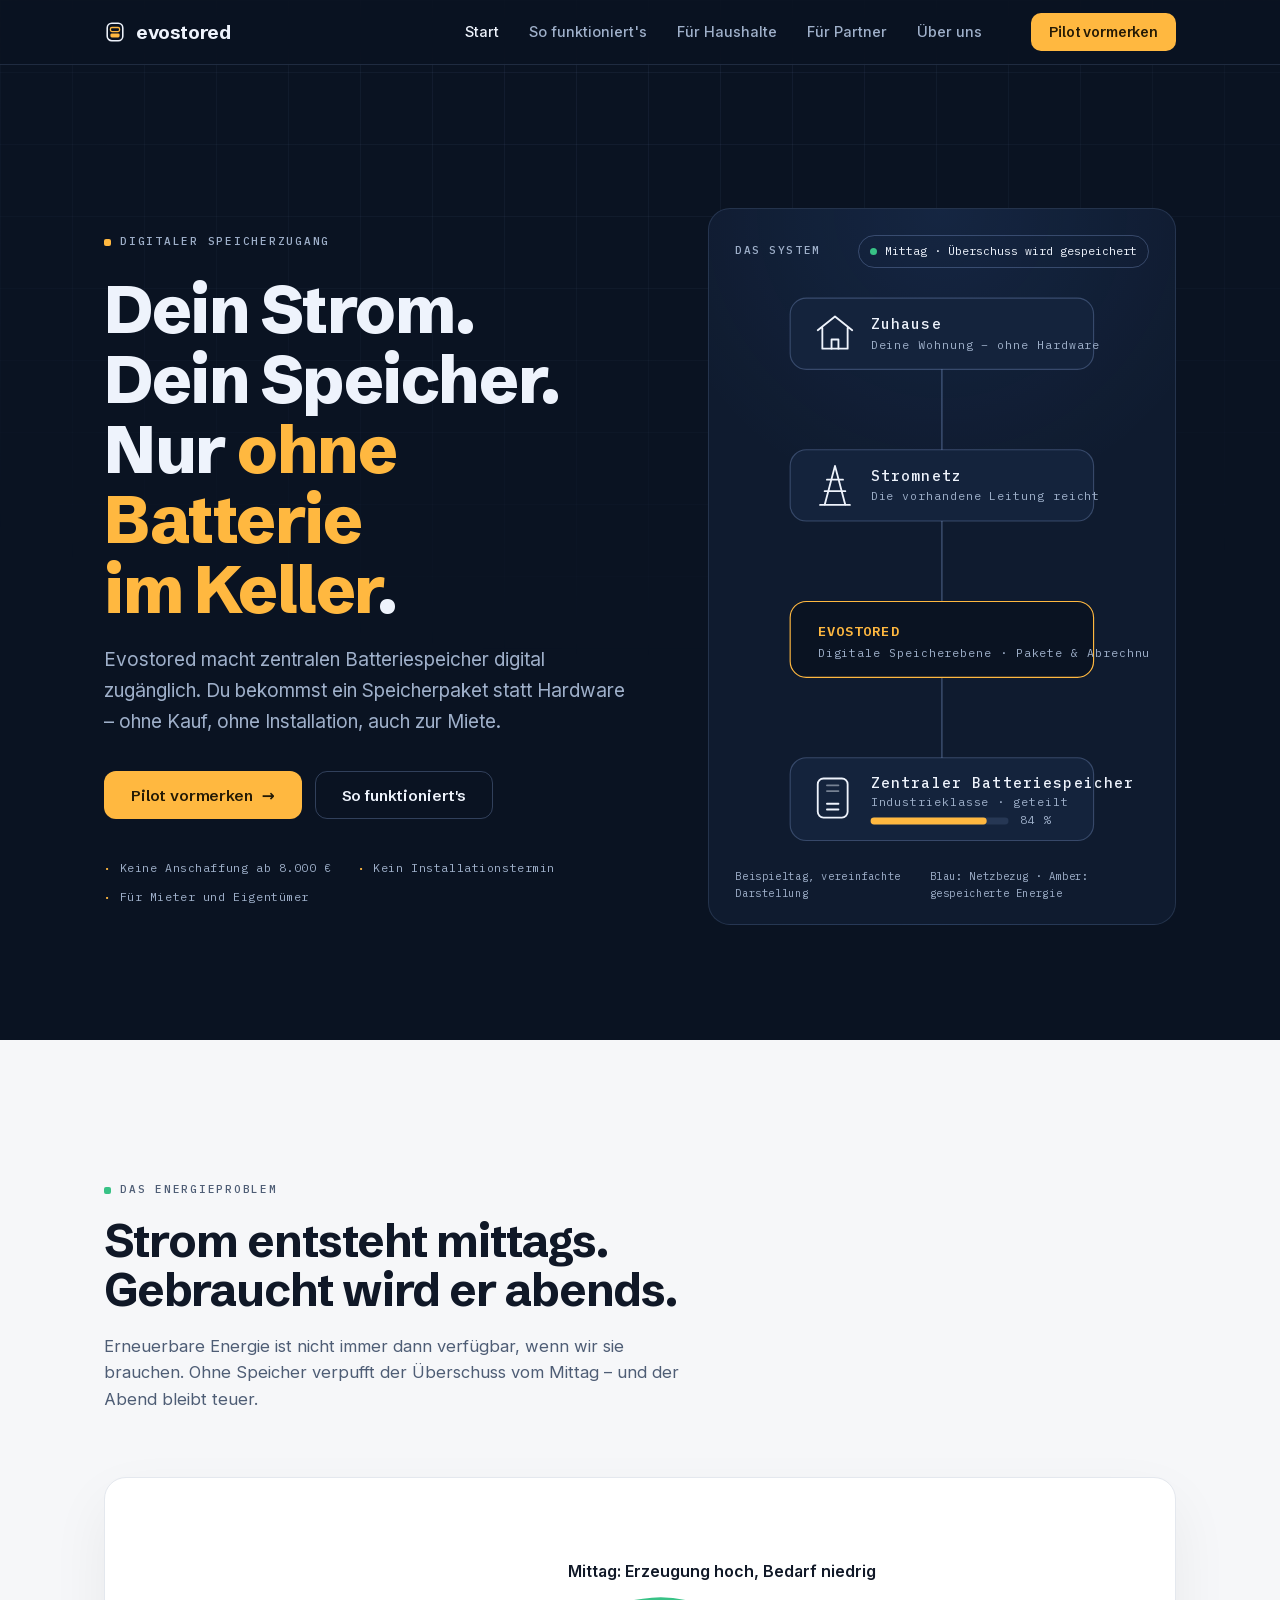
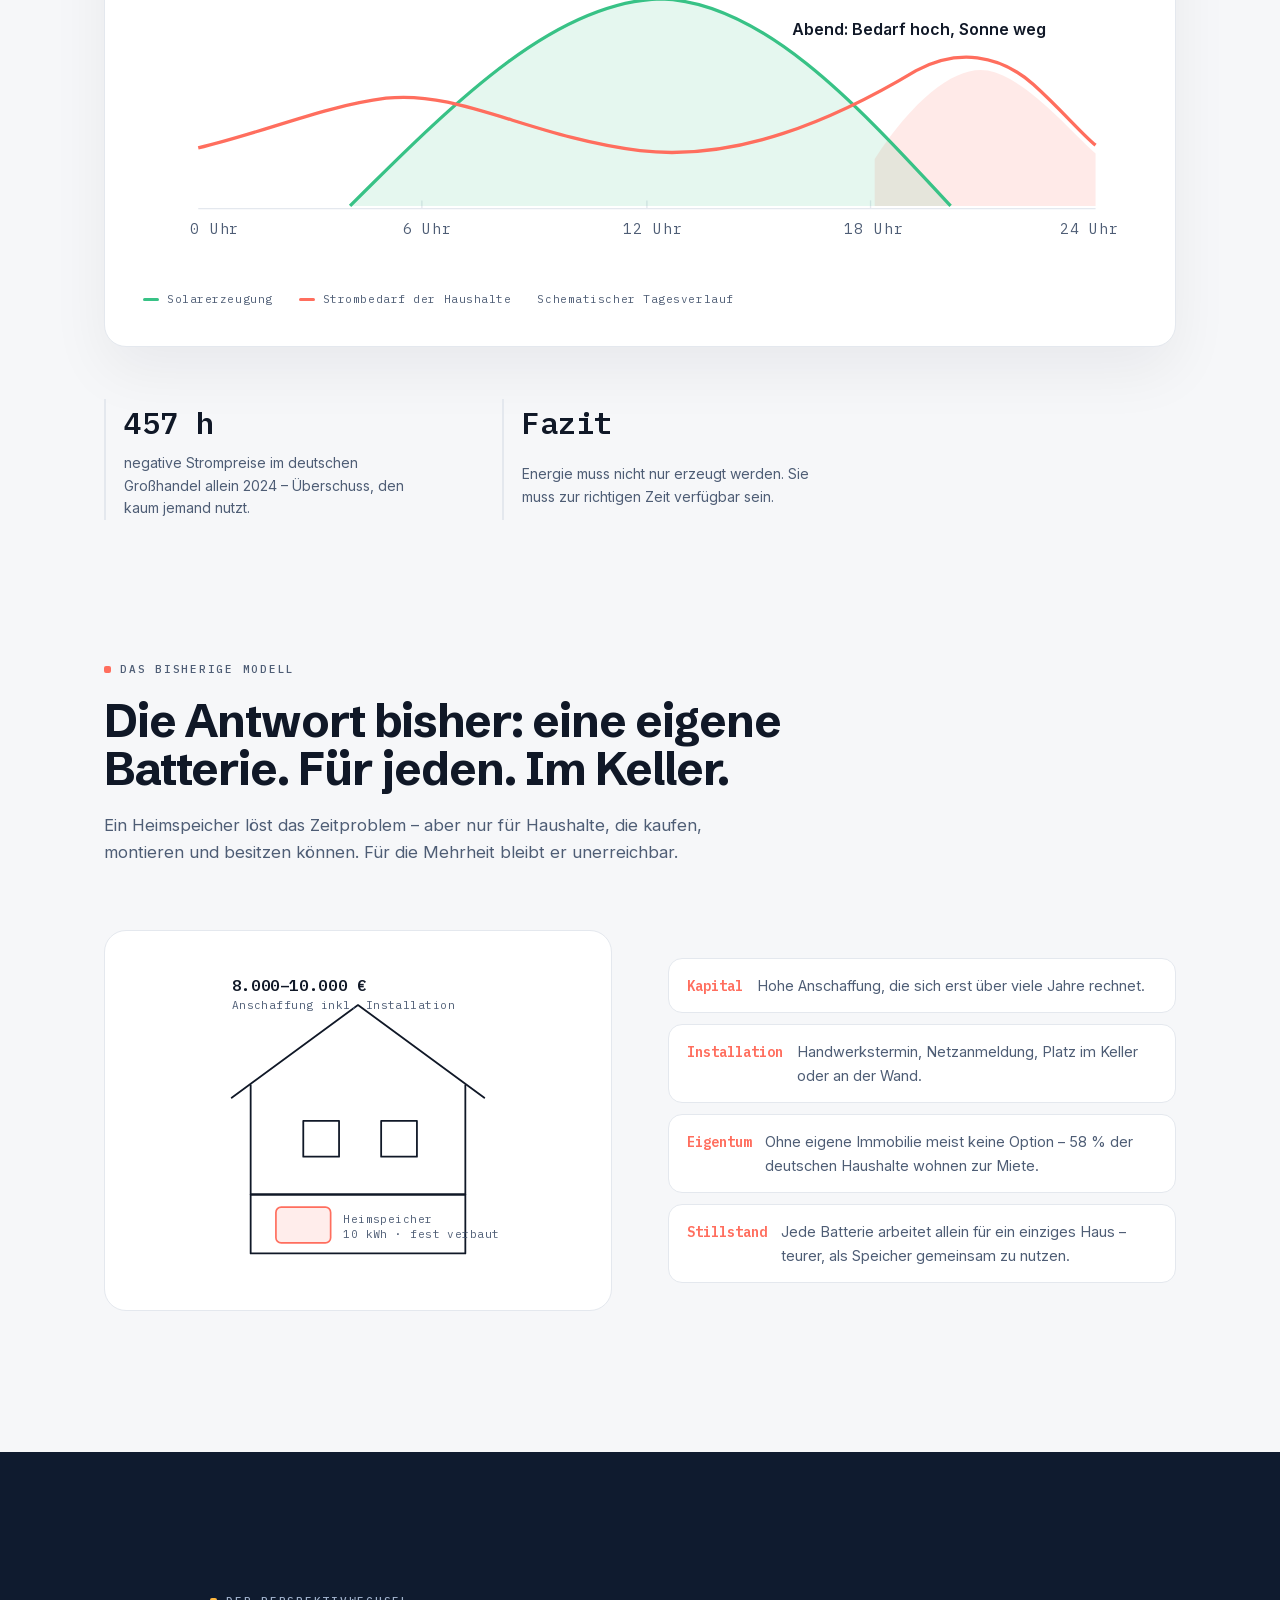
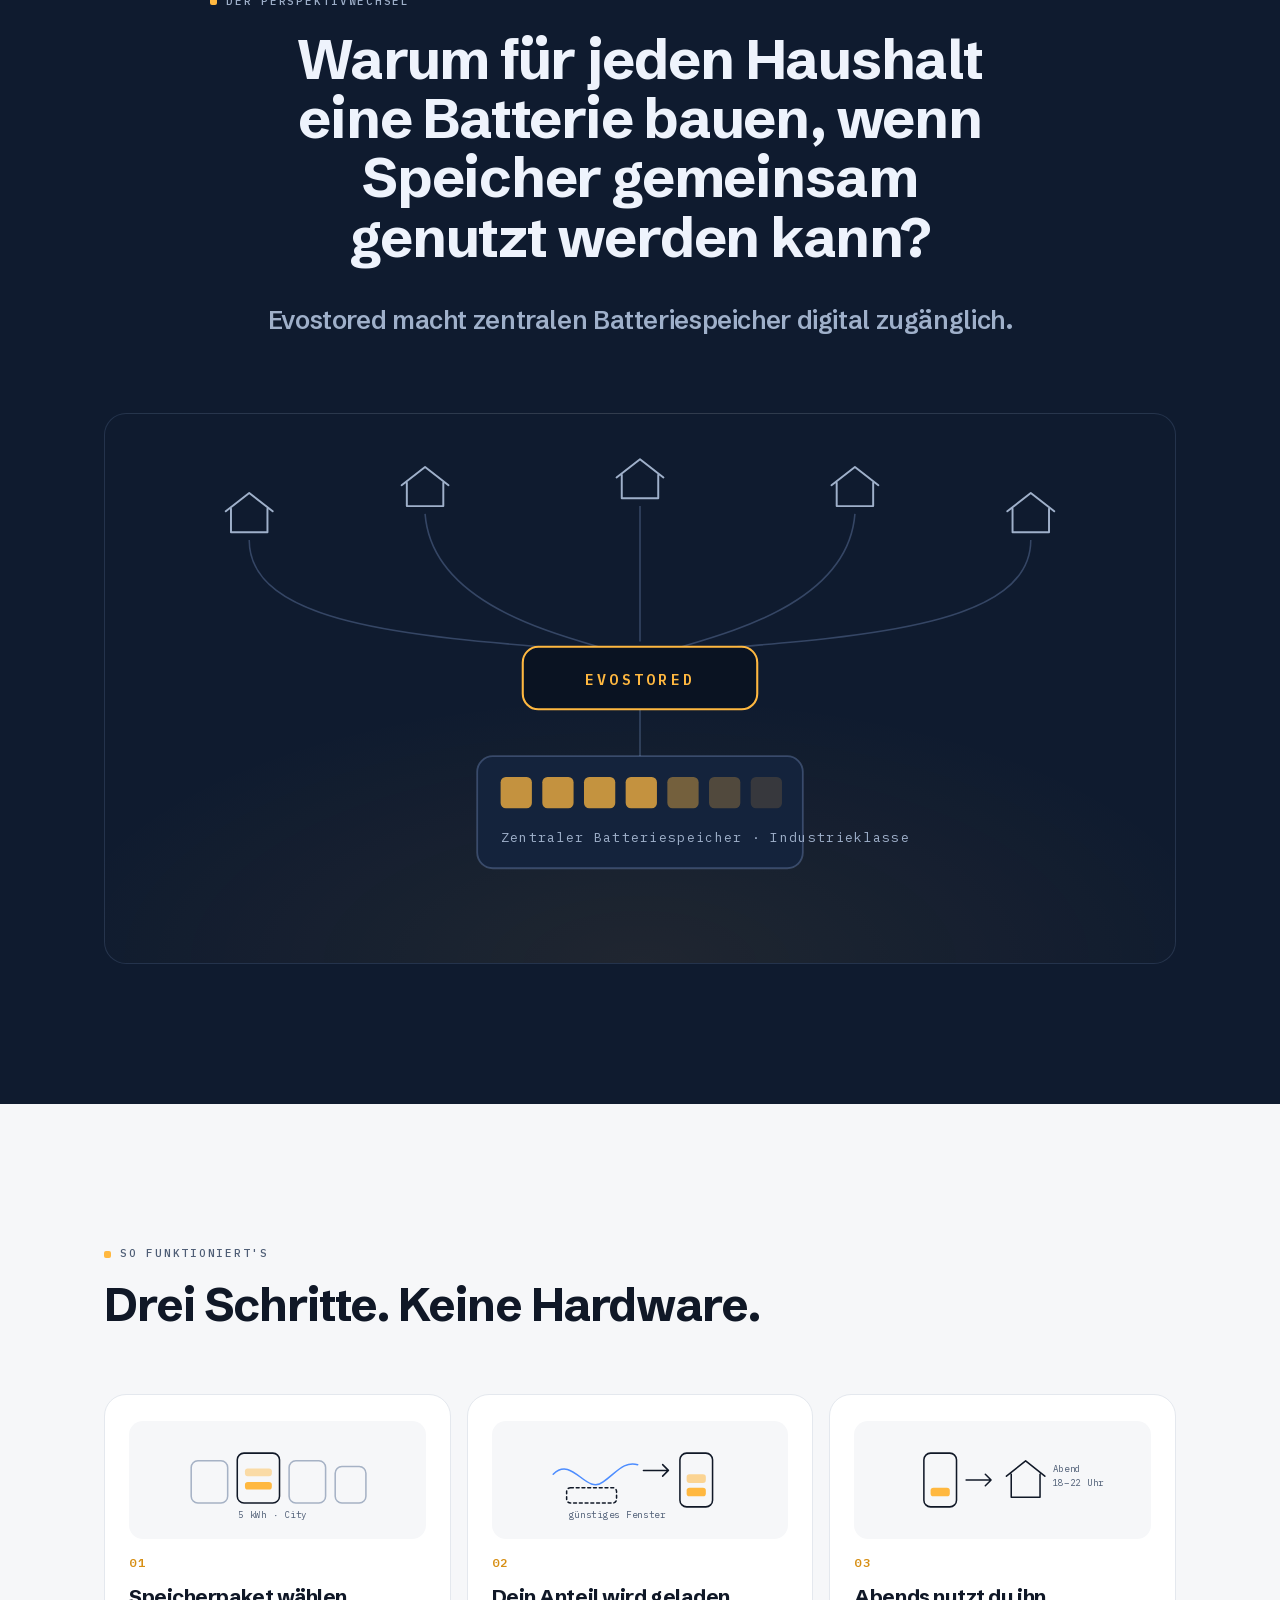
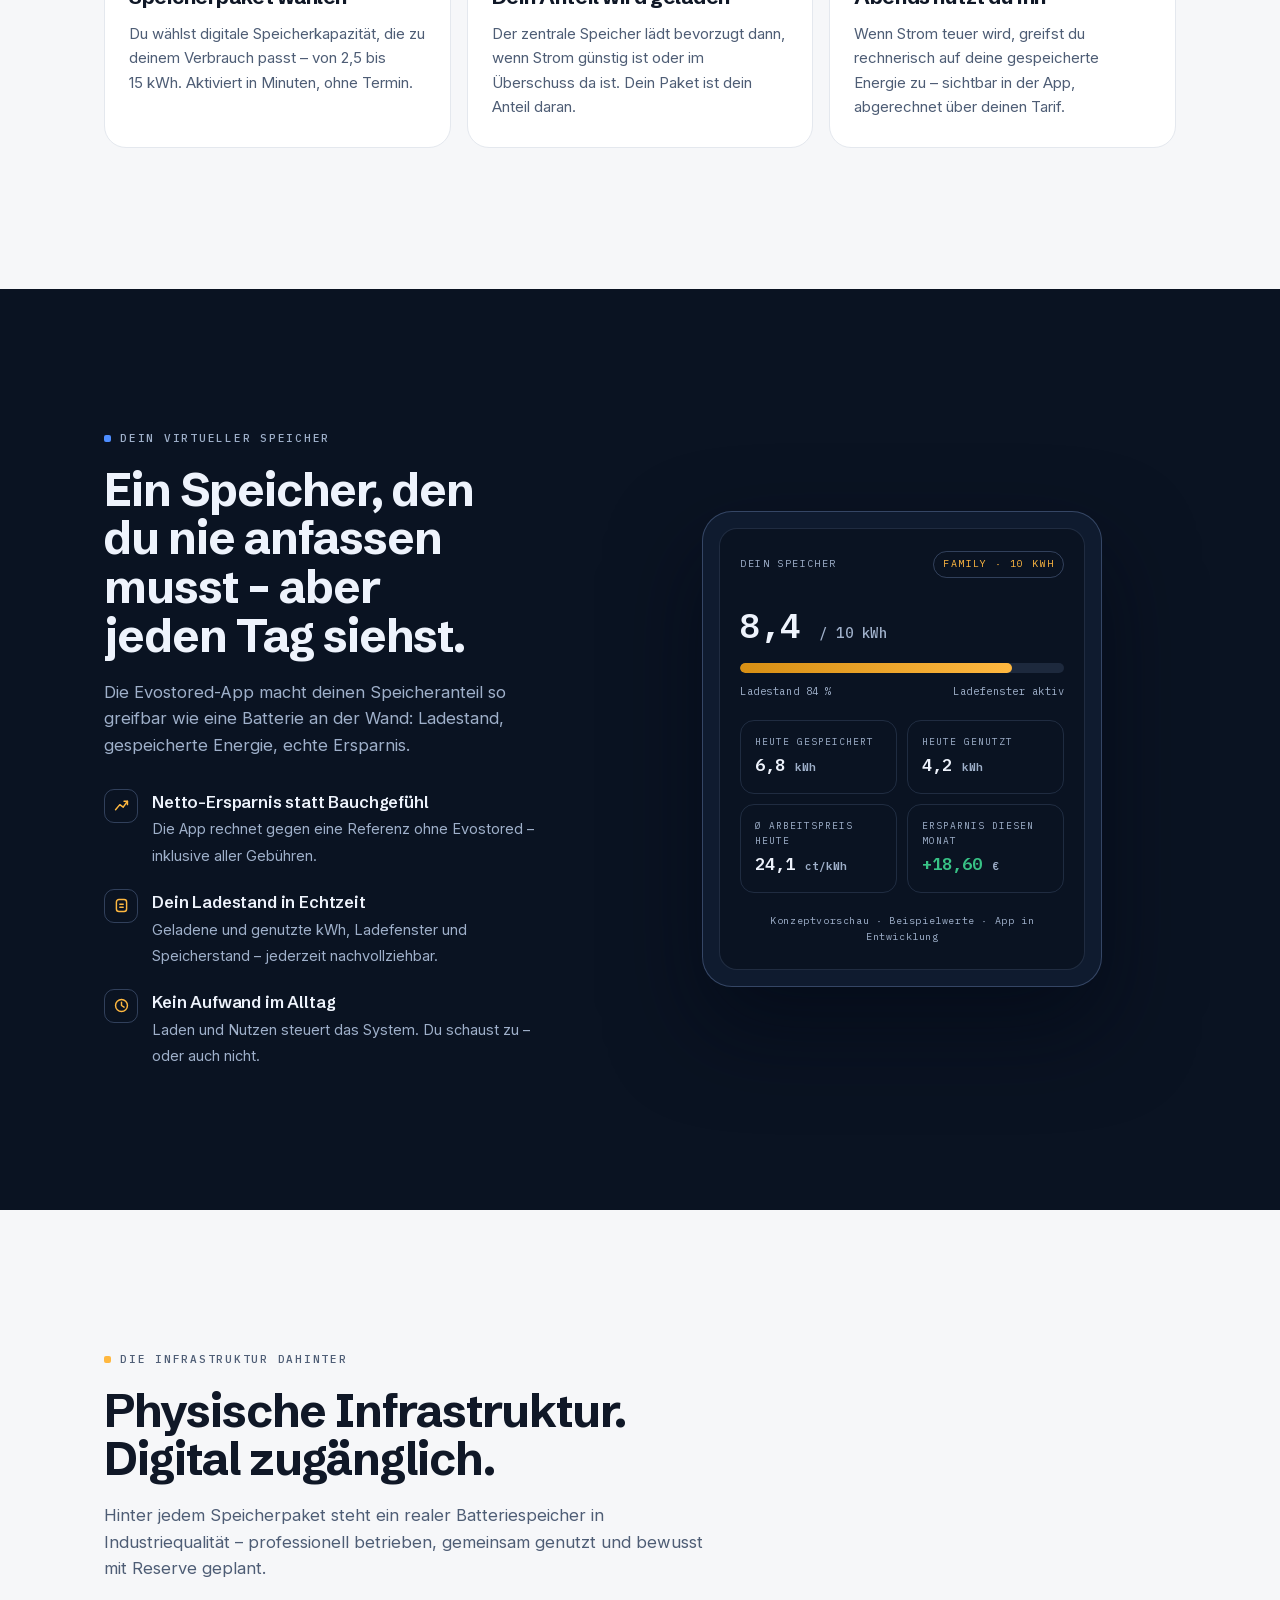
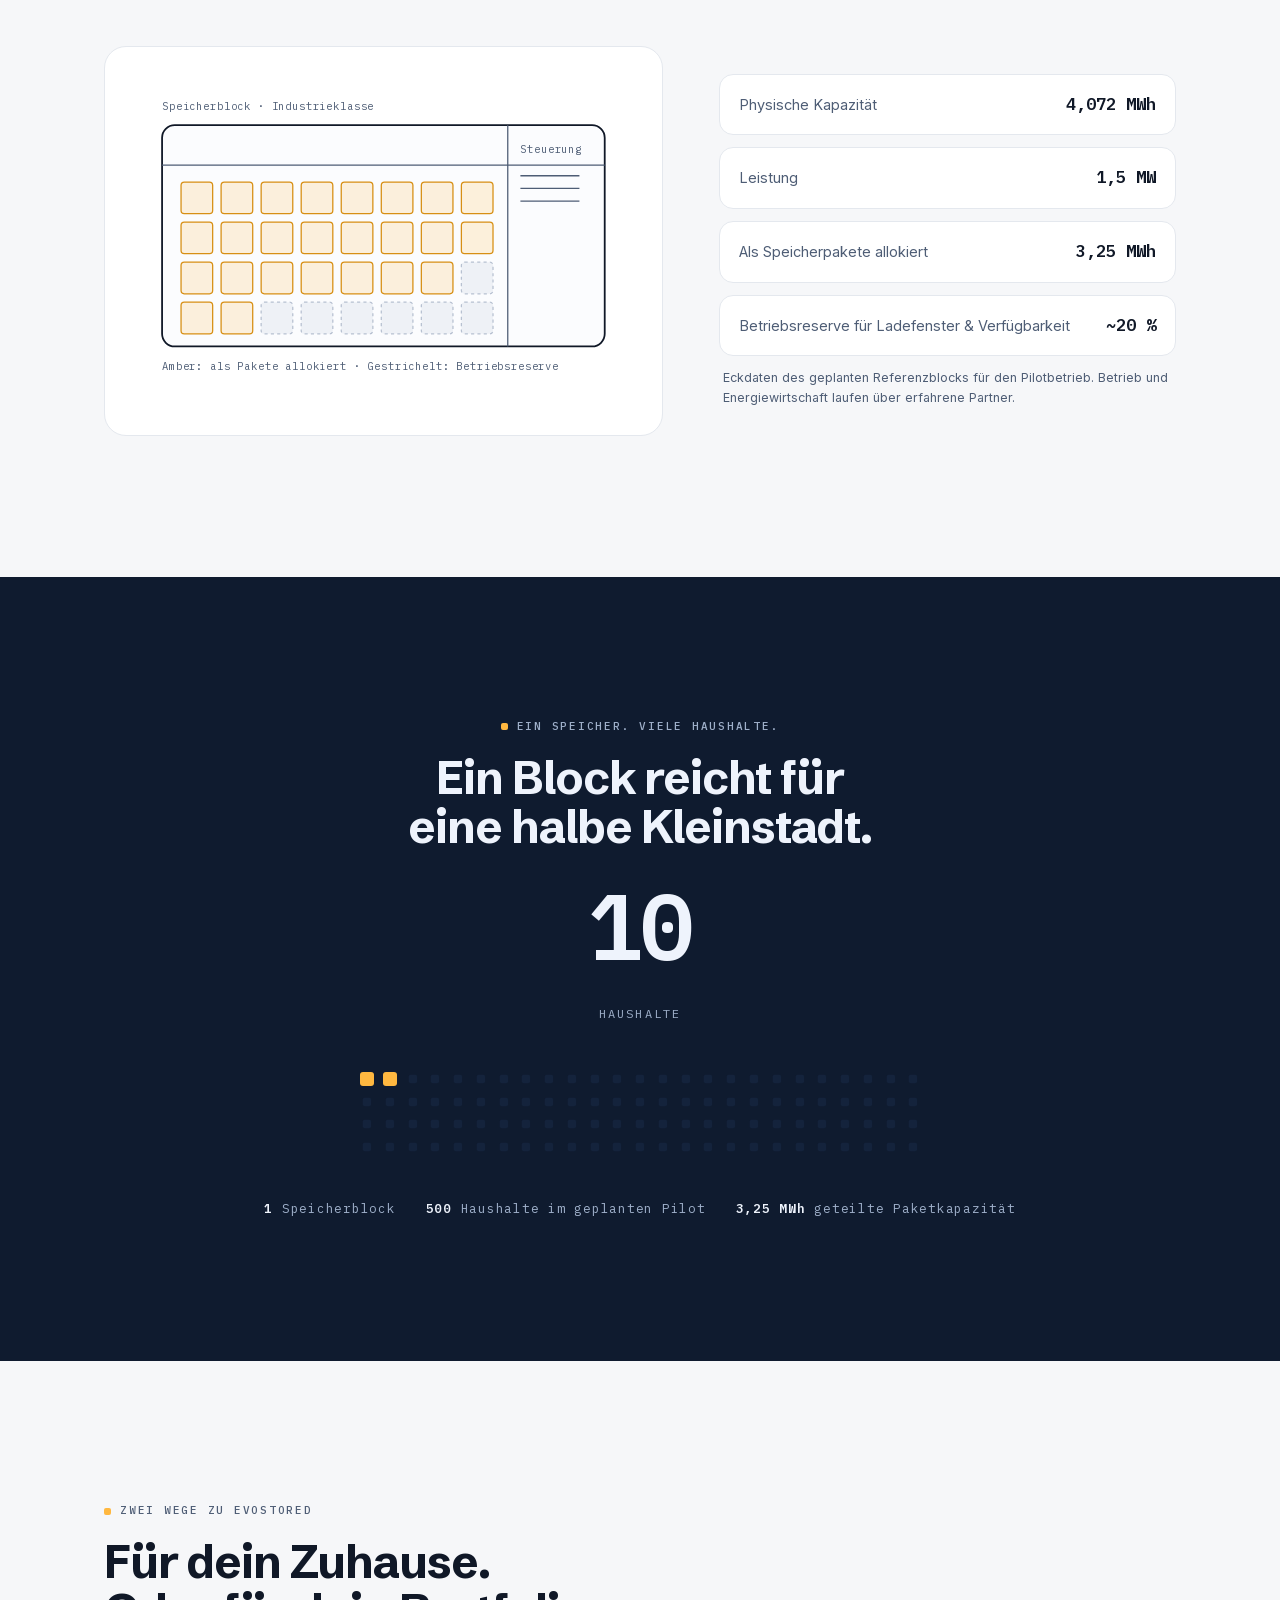
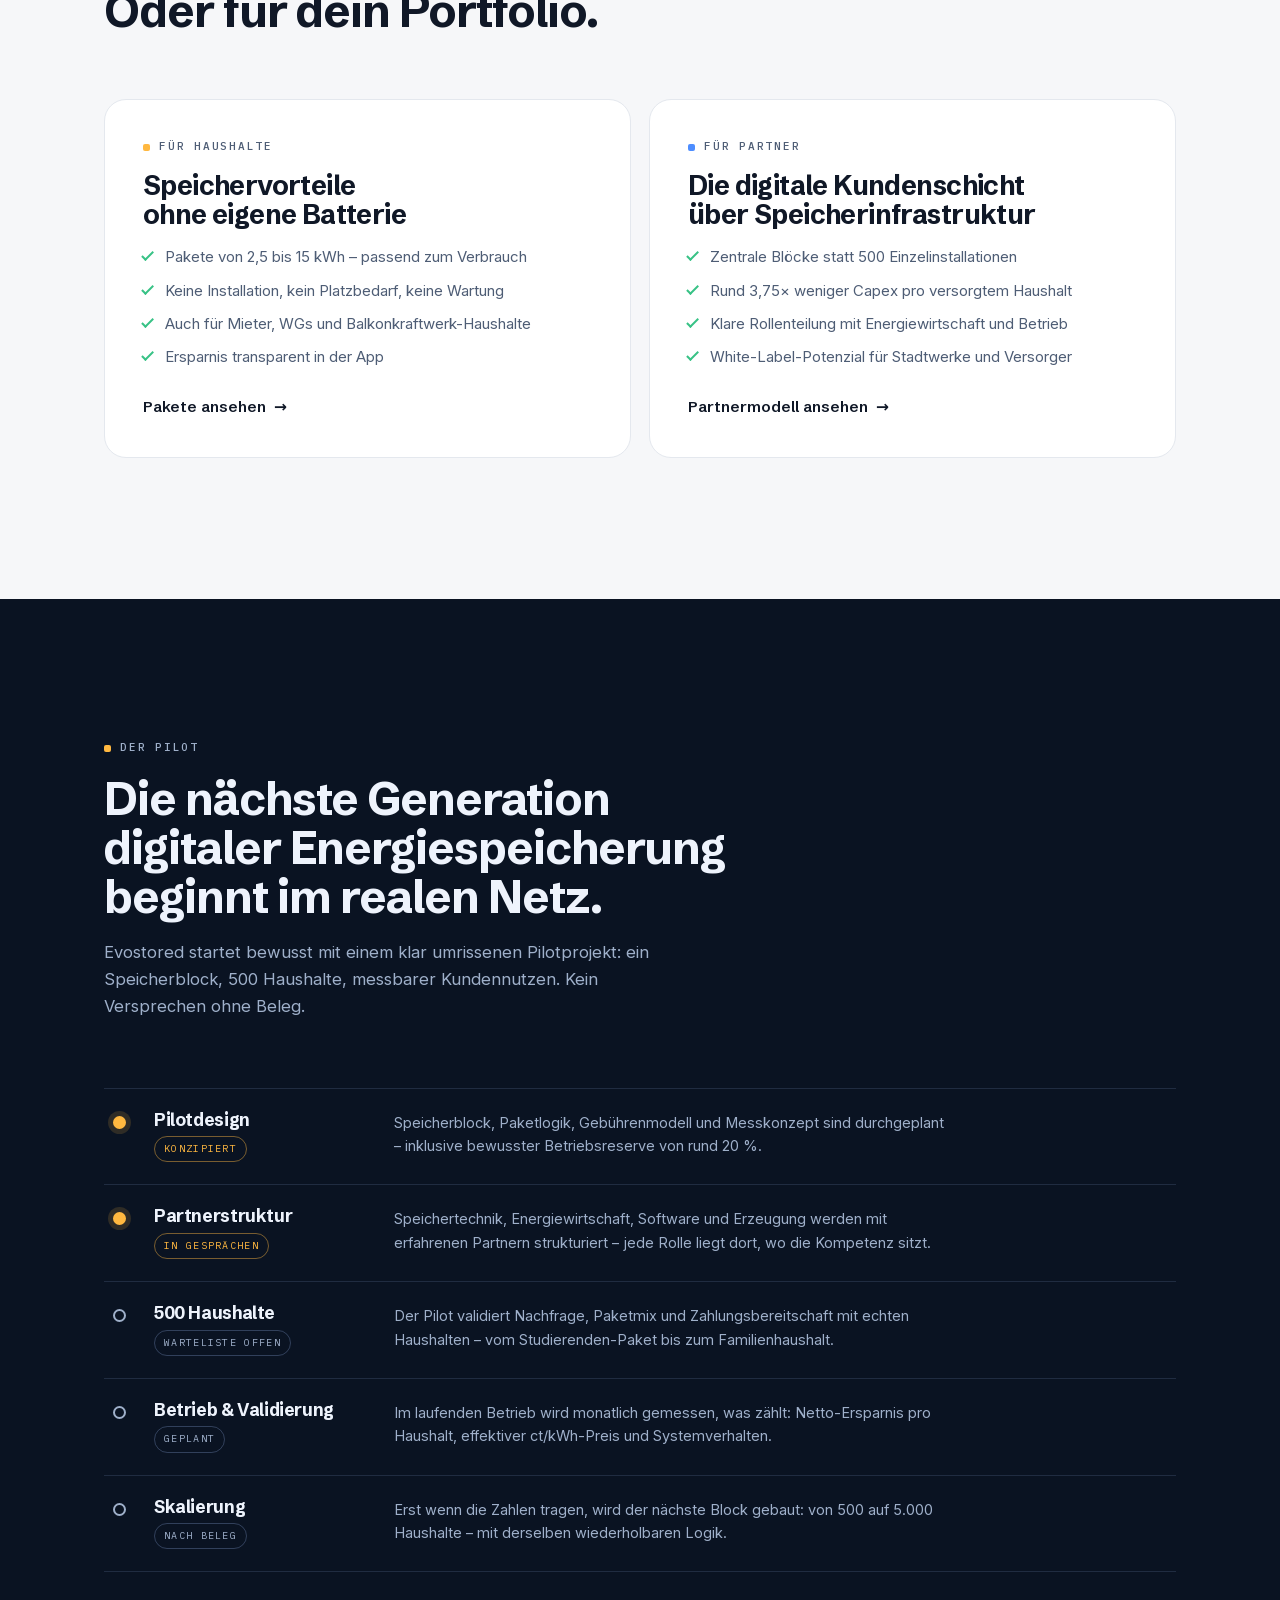
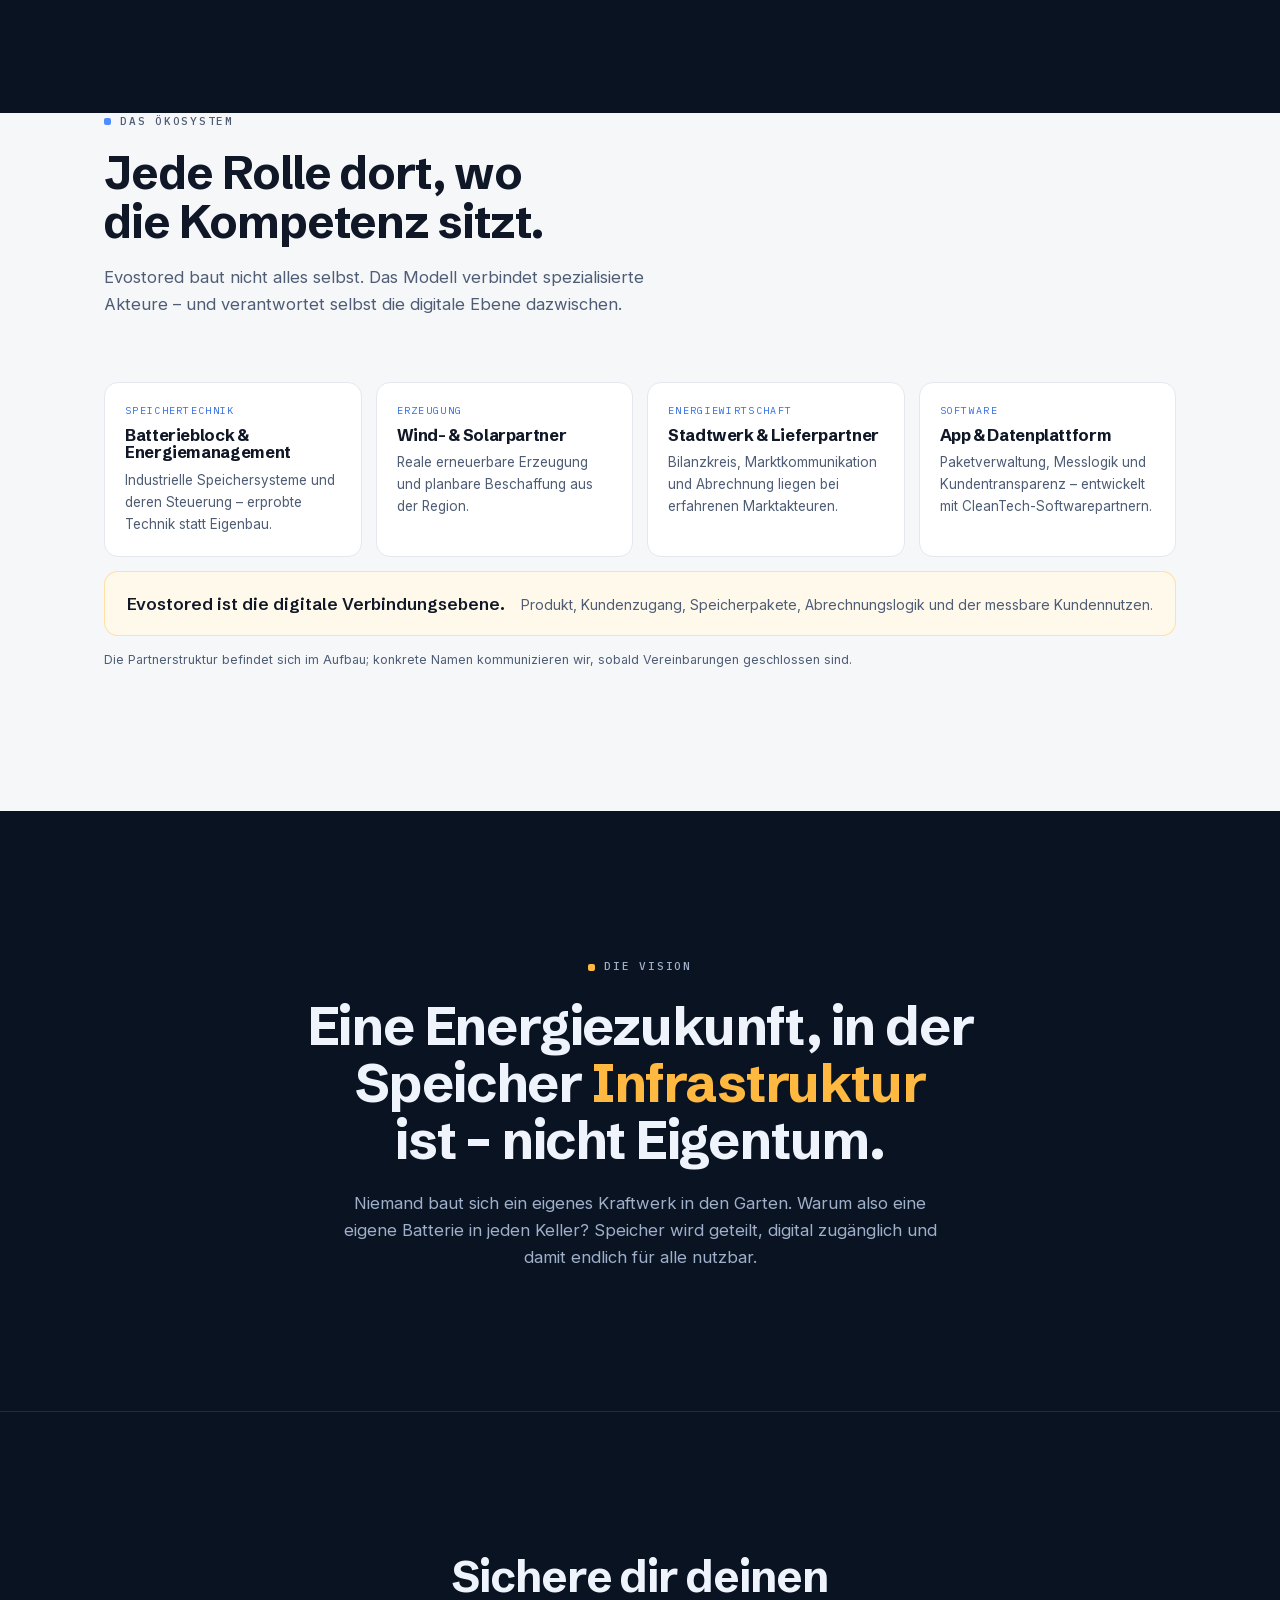
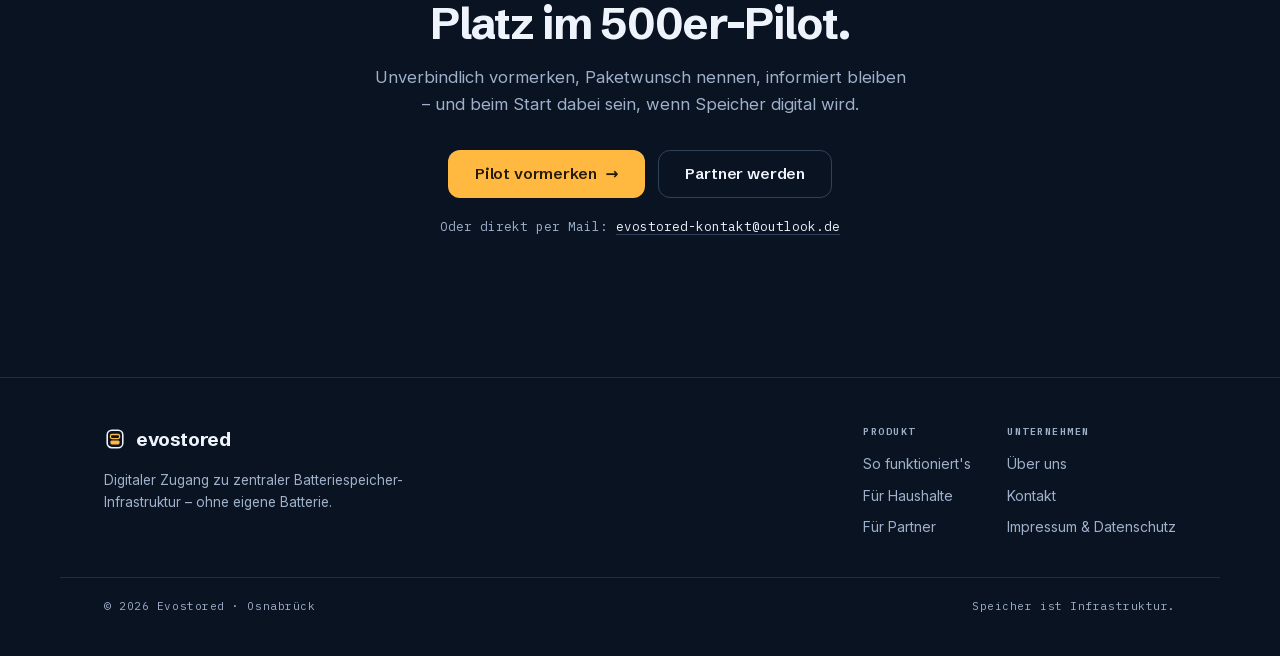
==== index.html @ 1d681b23 "Komplettes Redesign: digitaler Speicherzugang als Product Story Neues Narrativ aus dem Businessplan:" ====
<!DOCTYPE html>
<html lang="de">
<head>
  <meta charset="utf-8" />
  <meta name="viewport" content="width=device-width, initial-scale=1" />
  <title>Evostored – Batteriespeicher ohne eigene Batterie</title>
  <meta name="description" content="Evostored macht zentralen Batteriespeicher digital zugänglich. Speichervorteile für Haushalte ohne eigene Batterie – ohne Installation, ohne Hardwarekauf." />
  <link rel="icon" type="image/svg+xml" href="favicon.svg" />
  <link rel="canonical" href="https://www.evostored.de/" />
  <meta property="og:title" content="Evostored – Batteriespeicher ohne eigene Batterie" />
  <meta property="og:description" content="Dein Strom. Dein Speicher. Nur ohne Batterie im Keller. Evostored macht zentralen Batteriespeicher digital zugänglich." />
  <meta property="og:type" content="website" />
  <meta property="og:url" content="https://www.evostored.de/" />
  <link rel="stylesheet" href="styles.css" />
</head>
<body>

  <header class="site-nav">
    <div class="wrap nav-bar">
      <a class="brand" href="index.html" aria-label="Evostored – Startseite">
        <svg viewBox="0 0 24 24" aria-hidden="true">
          <rect x="3.5" y="2.5" width="17" height="19" rx="5" fill="none" stroke="#eef3fc" stroke-width="1.7"/>
          <rect x="7" y="13.5" width="10" height="4.4" rx="1.6" fill="#ffb840"/>
          <rect x="7" y="7.1" width="10" height="4.4" rx="1.6" fill="none" stroke="#ffb840" stroke-width="1.4"/>
        </svg>
        evostored
      </a>
      <nav class="nav-links" aria-label="Hauptnavigation">
        <a class="active" href="index.html">Start</a>
        <a href="index.html#so-funktionierts">So funktioniert's</a>
        <a href="kunden.html">Für Haushalte</a>
        <a href="partner.html">Für Partner</a>
        <a href="ueber-uns.html">Über uns</a>
      </nav>
      <a class="btn btn-primary nav-cta" href="kontakt.html">Pilot vormerken</a>
      <button class="nav-burger" aria-label="Menü öffnen" aria-expanded="false">
        <svg viewBox="0 0 20 20" fill="none" stroke="currentColor" stroke-width="1.8" stroke-linecap="round"><path d="M2.5 5.5h15M2.5 10h15M2.5 14.5h15"/></svg>
      </button>
    </div>
    <nav class="nav-drawer" aria-label="Mobile Navigation">
      <a href="index.html">Start</a>
      <a href="index.html#so-funktionierts">So funktioniert's</a>
      <a href="kunden.html">Für Haushalte</a>
      <a href="partner.html">Für Partner</a>
      <a href="ueber-uns.html">Über uns</a>
      <a href="kontakt.html">Kontakt</a>
      <a class="btn btn-primary drawer-cta" href="kontakt.html">Pilot vormerken</a>
    </nav>
  </header>

  <main>

    <!-- ================================================== Hero -->
    <section class="hero chapter-night">
      <div class="wrap hero-grid">
        <div class="hero-copy">
          <span class="kicker">Digitaler Speicherzugang</span>
          <h1>Dein Strom. Dein Speicher. Nur <em>ohne Batterie im&nbsp;Keller</em>.</h1>
          <p>Evostored macht zentralen Batteriespeicher digital zugänglich. Du bekommst ein Speicherpaket statt Hardware – ohne Kauf, ohne Installation, auch zur Miete.</p>
          <div class="hero-actions">
            <a class="btn btn-primary btn-arrow" href="kontakt.html">Pilot vormerken</a>
            <a class="btn btn-ghost" href="#so-funktionierts">So funktioniert's</a>
          </div>
          <div class="hero-foot">
            <span>Keine Anschaffung ab 8.000&nbsp;€</span>
            <span>Kein Installationstermin</span>
            <span>Für Mieter und Eigentümer</span>
          </div>
        </div>

        <figure class="flow-scene" aria-label="Vereinfachte Darstellung des Evostored-Systems an einem Beispieltag">
          <div class="flow-head">
            <span class="flow-title">Das System</span>
            <span class="flow-state"><i></i><span>Mittag · Überschuss wird gespeichert</span></span>
          </div>
          <svg class="flow-svg" viewBox="0 0 360 500" role="img" aria-hidden="true">
            <!-- Flusslinie -->
            <path class="fs-line" d="M180 44 L180 452" />
            <!-- Impulse: Tag = Netzstrom fließt in den Speicher (blau, abwärts) -->
            <g class="p-charge">
              <circle class="pulse" r="3.6" fill="#4d8dff" style="--path: path('M180 44 L180 452'); --dur: 3.4s;" />
              <circle class="pulse" r="3.6" fill="#4d8dff" style="--path: path('M180 44 L180 452'); --dur: 3.4s; --delay: 1.1s;" />
              <circle class="pulse" r="3.6" fill="#4d8dff" style="--path: path('M180 44 L180 452'); --dur: 3.4s; --delay: 2.2s;" />
            </g>
            <!-- Abend = gespeicherte Energie fließt zurück (amber, aufwärts) -->
            <g class="p-discharge">
              <circle class="pulse pulse-up" r="3.6" fill="#ffb840" style="--path: path('M180 44 L180 452'); --dur: 3.4s;" />
              <circle class="pulse pulse-up" r="3.6" fill="#ffb840" style="--path: path('M180 44 L180 452'); --dur: 3.4s; --delay: 1.1s;" />
              <circle class="pulse pulse-up" r="3.6" fill="#ffb840" style="--path: path('M180 44 L180 452'); --dur: 3.4s; --delay: 2.2s;" />
            </g>

            <!-- Zuhause -->
            <g>
              <rect class="fs-node" x="48" y="14" width="264" height="62" rx="14" />
              <g class="fs-icon" transform="translate(72 30)">
                <path d="M0 12 L15 0 L30 12 M4 10 v18 h22 v-18" />
                <path d="M12 28 v-8 h6 v8" />
              </g>
              <text class="fs-label" x="118" y="41">Zuhause</text>
              <text class="fs-sub" x="118" y="58">Deine Wohnung – ohne Hardware</text>
            </g>

            <!-- Stromnetz -->
            <g>
              <rect class="fs-node" x="48" y="146" width="264" height="62" rx="14" />
              <g class="fs-icon" transform="translate(72 160)">
                <path d="M15 0 L6 34 M15 0 L24 34 M8 12 h14 M6 22 h18 M2 34 h26" />
              </g>
              <text class="fs-label" x="118" y="173">Stromnetz</text>
              <text class="fs-sub" x="118" y="190">Die vorhandene Leitung reicht</text>
            </g>

            <!-- Evostored-Ebene -->
            <g>
              <rect class="fs-node fs-node-core" x="48" y="278" width="264" height="66" rx="14" />
              <text class="fs-core-word" x="72" y="308">EVOSTORED</text>
              <text class="fs-sub" x="72" y="326">Digitale Speicherebene · Pakete &amp; Abrechnung</text>
            </g>

            <!-- Zentraler Speicher -->
            <g>
              <rect class="fs-node" x="48" y="414" width="264" height="72" rx="14" />
              <g class="fs-icon" transform="translate(72 432)">
                <rect x="0" y="0" width="26" height="34" rx="5" />
                <path d="M8 22 h10 M8 27 h10" />
                <path d="M8 6 h10 M8 11 h10" stroke-opacity="0.45" />
              </g>
              <text class="fs-label" x="118" y="440">Zentraler Batteriespeicher</text>
              <text class="fs-sub" x="118" y="456">Industrieklasse · geteilt</text>
              <rect class="fs-soc-track" x="118" y="466" width="120" height="6" rx="3" />
              <rect class="fs-soc-fill" x="118" y="466" width="101" height="6" rx="3" />
              <text class="fs-sub fs-soc-text" x="248" y="472">84 %</text>
            </g>
          </svg>
          <figcaption class="flow-caption">
            <span>Beispieltag, vereinfachte Darstellung</span>
            <span>Blau: Netzbezug · Amber: gespeicherte Energie</span>
          </figcaption>
        </figure>
      </div>
    </section>

    <!-- ================================================== Kapitel 1: Problem -->
    <section class="chapter chapter-day on-day">
      <div class="wrap">
        <div class="section-head rv">
          <span class="kicker k-pv">Das Energieproblem</span>
          <h2>Strom entsteht mittags. Gebraucht wird er abends.</h2>
          <p>Erneuerbare Energie ist nicht immer dann verfügbar, wenn wir sie brauchen. Ohne Speicher verpufft der Überschuss vom Mittag – und der Abend bleibt teuer.</p>
        </div>

        <figure class="daychart-card chart-draw rv rv-2" aria-label="Typischer Tagesverlauf: Solarerzeugung erreicht ihren Höhepunkt mittags, der Strombedarf abends">
          <svg class="daychart-svg" viewBox="0 0 720 260" role="img" aria-hidden="true">
            <line class="axis" x1="40" y1="212" x2="690" y2="212" />
            <line class="axis" x1="202" y1="212" x2="202" y2="206" />
            <line class="axis" x1="365" y1="212" x2="365" y2="206" />
            <line class="axis" x1="527" y1="212" x2="527" y2="206" />
            <text x="34" y="230">0 Uhr</text>
            <text x="188" y="230">6 Uhr</text>
            <text x="348" y="230">12 Uhr</text>
            <text x="508" y="230">18 Uhr</text>
            <text x="664" y="230">24 Uhr</text>

            <!-- Abendlücke: Bedarf hoch, Erzeugung weg -->
            <path class="fill-gap" d="M530 176 C560 130 590 108 612 112 C640 118 668 152 690 172 L690 210 L530 210 Z" />
            <!-- Solarerzeugung -->
            <path class="fill-pv" d="M150 210 C230 130 300 62 375 60 C450 62 520 140 585 210 Z" />
            <path class="curve-pv" d="M150 210 C230 130 300 62 375 60 C450 62 520 140 585 210" />
            <!-- Strombedarf -->
            <path class="curve-load" d="M40 168 C90 156 130 138 176 132 C230 126 280 160 360 170 C430 178 500 148 560 112 C590 96 620 100 645 122 C665 140 680 158 690 166" />

            <text class="anno" x="308" y="44">Mittag: Erzeugung hoch, Bedarf niedrig</text>
            <text class="anno" x="470" y="86">Abend: Bedarf hoch, Sonne weg</text>
          </svg>
          <figcaption class="daychart-legend">
            <span><i class="l-pv"></i>Solarerzeugung</span>
            <span><i class="l-load"></i>Strombedarf der Haushalte</span>
            <span>Schematischer Tagesverlauf</span>
          </figcaption>
        </figure>

        <div class="fact-row rv rv-3">
          <div class="fact">
            <strong>457 h</strong>
            <span>negative Strompreise im deutschen Großhandel allein 2024 – Überschuss, den kaum jemand nutzt.</span>
          </div>
          <div class="fact">
            <strong>Fazit</strong>
            <span>Energie muss nicht nur erzeugt werden. Sie muss zur richtigen Zeit verfügbar sein.</span>
          </div>
        </div>
      </div>
    </section>

    <!-- ================================================== Kapitel 2: Das bisherige Modell -->
    <section class="chapter chapter-day on-day" style="padding-top: 0;">
      <div class="wrap">
        <div class="section-head rv">
          <span class="kicker k-load">Das bisherige Modell</span>
          <h2>Die Antwort bisher: eine eigene Batterie. Für jeden. Im Keller.</h2>
          <p>Ein Heimspeicher löst das Zeitproblem – aber nur für Haushalte, die kaufen, montieren und besitzen können. Für die Mehrheit bleibt er unerreichbar.</p>
        </div>

        <div class="oldway">
          <figure class="oldway-visual rv" aria-label="Haus mit eigenem Batteriespeicher im Keller inklusive Kosten">
            <svg class="oldway-svg" viewBox="0 0 420 300" role="img" aria-hidden="true">
              <!-- Haus mit Keller -->
              <g class="house">
                <path d="M90 128 L210 40 L330 128" />
                <path d="M108 116 v104 h204 v-104" />
                <path d="M108 220 h204 v56 h-204 Z" />
                <path d="M158 150 h34 v34 h-34 Z M232 150 h34 v34 h-34 Z" />
              </g>
              <!-- Batterie im Keller -->
              <rect class="batt" x="132" y="232" width="52" height="34" rx="5" />
              <text x="196" y="247">Heimspeicher</text>
              <text x="196" y="261">10 kWh · fest verbaut</text>
              <!-- Preisschild -->
              <text class="price" x="90" y="27">8.000–10.000 €</text>
              <text x="90" y="44">Anschaffung inkl. Installation</text>
            </svg>
          </figure>

          <div class="oldway-tags">
            <div class="oldway-tag rv"><strong>Kapital</strong><span>Hohe Anschaffung, die sich erst über viele Jahre rechnet.</span></div>
            <div class="oldway-tag rv rv-2"><strong>Installation</strong><span>Handwerkstermin, Netzanmeldung, Platz im Keller oder an der Wand.</span></div>
            <div class="oldway-tag rv rv-3"><strong>Eigentum</strong><span>Ohne eigene Immobilie meist keine Option – 58&nbsp;% der deutschen Haushalte wohnen zur Miete.</span></div>
            <div class="oldway-tag rv rv-4"><strong>Stillstand</strong><span>Jede Batterie arbeitet allein für ein einziges Haus – teurer, als Speicher gemeinsam zu nutzen.</span></div>
          </div>
        </div>
      </div>
    </section>

    <!-- ================================================== Kapitel 3: Der Wechsel -->
    <section class="chapter chapter-night-2 shift">
      <div class="wrap">
        <div class="section-head rv">
          <span class="kicker">Der Perspektivwechsel</span>
          <h2>Warum für jeden Haushalt eine Batterie bauen, wenn Speicher gemeinsam genutzt werden kann?</h2>
          <p class="shift-claim">Evostored macht zentralen Batteriespeicher digital zugänglich.</p>
        </div>

        <figure class="network-stage rv rv-2" aria-label="Viele Haushalte teilen sich über die Evostored-Ebene einen zentralen Batteriespeicher">
          <svg class="network-svg" viewBox="0 0 760 360" role="img" aria-hidden="true">
            <!-- Verbindungen Häuser → Ebene -->
            <path class="n-line" d="M80 66 C80 130 200 140 330 150" />
            <path class="n-line" d="M215 46 C220 110 300 134 348 148" />
            <path class="n-line" d="M380 40 L380 144" />
            <path class="n-line" d="M545 46 C540 110 460 134 412 148" />
            <path class="n-line" d="M680 66 C680 130 560 140 430 150" />
            <!-- Ebene → Speicher -->
            <path class="n-line" d="M380 196 L380 232" />
            <!-- Impulse zur Speicherebene -->
            <circle class="pulse" r="3" fill="#ffb840" style="--path: path('M380 196 L380 232'); --dur: 1.8s;" />

            <!-- Häuser -->
            <g class="n-house" transform="translate(62 30)"><path d="M0 14 L18 0 L36 14 M4 12 v18 h28 v-18" /></g>
            <g class="n-house" transform="translate(197 10)"><path d="M0 14 L18 0 L36 14 M4 12 v18 h28 v-18" /></g>
            <g class="n-house" transform="translate(362 4)"><path d="M0 14 L18 0 L36 14 M4 12 v18 h28 v-18" /></g>
            <g class="n-house" transform="translate(527 10)"><path d="M0 14 L18 0 L36 14 M4 12 v18 h28 v-18" /></g>
            <g class="n-house" transform="translate(662 30)"><path d="M0 14 L18 0 L36 14 M4 12 v18 h28 v-18" /></g>

            <!-- Evostored-Ebene -->
            <rect class="n-core" x="290" y="148" width="180" height="48" rx="12" />
            <text class="n-core-label" x="380" y="177" text-anchor="middle">EVOSTORED</text>

            <!-- Zentraler Speicherblock -->
            <rect class="n-block" x="255" y="232" width="250" height="86" rx="12" />
            <g>
              <rect class="n-cell" x="273" y="248" width="24" height="24" rx="4" />
              <rect class="n-cell" x="305" y="248" width="24" height="24" rx="4" />
              <rect class="n-cell" x="337" y="248" width="24" height="24" rx="4" />
              <rect class="n-cell" x="369" y="248" width="24" height="24" rx="4" />
              <rect class="n-cell" x="401" y="248" width="24" height="24" rx="4" opacity="0.55" />
              <rect class="n-cell" x="433" y="248" width="24" height="24" rx="4" opacity="0.35" />
              <rect class="n-cell" x="465" y="248" width="24" height="24" rx="4" opacity="0.2" />
            </g>
            <text class="n-sub" x="273" y="298">Zentraler Batteriespeicher · Industrieklasse</text>
            <text class="n-sub" x="273" y="342" opacity="0">.</text>
          </svg>
        </figure>
      </div>
    </section>

    <!-- ================================================== So funktioniert's -->
    <section class="chapter chapter-day on-day" id="so-funktionierts">
      <div class="wrap">
        <div class="section-head rv">
          <span class="kicker">So funktioniert's</span>
          <h2>Drei Schritte. Keine Hardware.</h2>
        </div>

        <div class="steps">
          <article class="step-card rv">
            <div class="step-visual">
              <svg viewBox="0 0 200 100" aria-hidden="true">
                <rect class="sv-stroke sv-soft" x="10" y="30" width="38" height="44" rx="7" fill="none" />
                <rect class="sv-stroke" x="58" y="22" width="44" height="52" rx="7" fill="none" />
                <rect class="sv-cell" x="66" y="52" width="28" height="8" rx="3" />
                <rect class="sv-cell" x="66" y="38" width="28" height="8" rx="3" opacity="0.45" />
                <rect class="sv-stroke sv-soft" x="112" y="30" width="38" height="44" rx="7" fill="none" />
                <rect class="sv-stroke sv-soft" x="160" y="36" width="32" height="38" rx="7" fill="none" />
                <text x="59" y="90">5 kWh · City</text>
              </svg>
            </div>
            <h3>Speicherpaket wählen</h3>
            <p>Du wählst digitale Speicherkapazität, die zu deinem Verbrauch passt – von 2,5 bis 15&nbsp;kWh. Aktiviert in Minuten, ohne Termin.</p>
          </article>

          <article class="step-card rv rv-2">
            <div class="step-visual">
              <svg viewBox="0 0 200 100" aria-hidden="true">
                <path class="sv-stroke sv-blue" d="M10 44 C30 24 44 66 62 52 C76 42 84 30 98 34" fill="none" />
                <rect class="sv-stroke" x="24" y="58" width="52" height="16" rx="4" fill="none" stroke-dasharray="3 3" />
                <text x="26" y="90">günstiges Fenster</text>
                <path class="sv-stroke" d="M104 40 h26 m-6 -6 6 6 -6 6" fill="none" />
                <rect class="sv-stroke" x="142" y="22" width="34" height="56" rx="7" fill="none" />
                <rect class="sv-cell" x="149" y="58" width="20" height="9" rx="3" />
                <rect class="sv-cell" x="149" y="44" width="20" height="9" rx="3" opacity="0.55" />
              </svg>
            </div>
            <h3>Dein Anteil wird geladen</h3>
            <p>Der zentrale Speicher lädt bevorzugt dann, wenn Strom günstig ist oder im Überschuss da ist. Dein Paket ist dein Anteil daran.</p>
          </article>

          <article class="step-card rv rv-3">
            <div class="step-visual">
              <svg viewBox="0 0 200 100" aria-hidden="true">
                <rect class="sv-stroke" x="18" y="22" width="34" height="56" rx="7" fill="none" />
                <rect class="sv-cell" x="25" y="58" width="20" height="9" rx="3" />
                <path class="sv-stroke" d="M62 50 h26 m-6 -6 6 6 -6 6" fill="none" />
                <g class="sv-stroke" transform="translate(104 30)">
                  <path d="M0 16 L20 0 L40 16 M5 14 v24 h30 v-24" fill="none" />
                </g>
                <text x="152" y="42">Abend</text>
                <text x="152" y="56">18–22 Uhr</text>
              </svg>
            </div>
            <h3>Abends nutzt du ihn</h3>
            <p>Wenn Strom teuer wird, greifst du rechnerisch auf deine gespeicherte Energie zu – sichtbar in der App, abgerechnet über deinen Tarif.</p>
          </article>
        </div>
      </div>
    </section>

    <!-- ================================================== Interface -->
    <section class="chapter chapter-night">
      <div class="wrap app-section-grid">
        <div>
          <div class="section-head rv">
            <span class="kicker k-grid">Dein virtueller Speicher</span>
            <h2>Ein Speicher, den du nie anfassen musst – aber jeden Tag siehst.</h2>
            <p>Die Evostored-App macht deinen Speicheranteil so greifbar wie eine Batterie an der Wand: Ladestand, gespeicherte Energie, echte Ersparnis.</p>
          </div>
          <div class="app-points">
            <div class="app-point rv rv-2">
              <i><svg viewBox="0 0 20 20"><path d="M3 15 L8 9 L12 12 L17 5" /><path d="M13 5 h4 v4" /></svg></i>
              <div>
                <strong>Netto-Ersparnis statt Bauchgefühl</strong>
                <span>Die App rechnet gegen eine Referenz ohne Evostored – inklusive aller Gebühren.</span>
              </div>
            </div>
            <div class="app-point rv rv-3">
              <i><svg viewBox="0 0 20 20"><rect x="4" y="3" width="12" height="14" rx="3" /><path d="M8 12 h4 M8 8.5 h4" /></svg></i>
              <div>
                <strong>Dein Ladestand in Echtzeit</strong>
                <span>Geladene und genutzte kWh, Ladefenster und Speicherstand – jederzeit nachvollziehbar.</span>
              </div>
            </div>
            <div class="app-point rv rv-4">
              <i><svg viewBox="0 0 20 20"><circle cx="10" cy="10" r="7" /><path d="M10 6 v4 l3 2" /></svg></i>
              <div>
                <strong>Kein Aufwand im Alltag</strong>
                <span>Laden und Nutzen steuert das System. Du schaust zu – oder auch nicht.</span>
              </div>
            </div>
          </div>
        </div>

        <div class="device rv rv-2" aria-label="Konzeptvorschau der Evostored-App">
          <div class="device-screen">
            <div class="device-top">
              <span>Dein Speicher</span>
              <span class="device-tag">Family · 10 kWh</span>
            </div>
            <div class="soc">
              <div class="soc-num meter">8,4 <span class="unit">/ 10 kWh</span></div>
              <div class="soc-bar"><i data-width="84%"></i></div>
              <div class="soc-caption"><span>Ladestand 84 %</span><span>Ladefenster aktiv</span></div>
            </div>
            <div class="device-stats">
              <div class="dstat"><small>Heute gespeichert</small><strong>6,8 <em>kWh</em></strong></div>
              <div class="dstat"><small>Heute genutzt</small><strong>4,2 <em>kWh</em></strong></div>
              <div class="dstat"><small>Ø Arbeitspreis heute</small><strong>24,1 <em>ct/kWh</em></strong></div>
              <div class="dstat"><small>Ersparnis diesen Monat</small><strong class="up">+18,60 <em>€</em></strong></div>
            </div>
            <div class="device-note">Konzeptvorschau · Beispielwerte · App in Entwicklung</div>
          </div>
        </div>
      </div>
    </section>

    <!-- ================================================== Infrastruktur -->
    <section class="chapter chapter-day on-day">
      <div class="wrap">
        <div class="section-head rv">
          <span class="kicker">Die Infrastruktur dahinter</span>
          <h2>Physische Infrastruktur. Digital zugänglich.</h2>
          <p>Hinter jedem Speicherpaket steht ein realer Batteriespeicher in Industriequalität – professionell betrieben, gemeinsam genutzt und bewusst mit Reserve geplant.</p>
        </div>

        <div class="infra-grid">
          <figure class="infra-visual rv" aria-label="Schema des zentralen Batteriespeicherblocks mit allokierten Zellen und Betriebsreserve">
            <svg class="block-svg" viewBox="0 0 460 300" role="img" aria-hidden="true">
              <rect class="b-frame" x="20" y="40" width="420" height="210" rx="12" />
              <path class="b-detail" d="M20 78 h420 M348 40 v210" />
              <text x="360" y="66">Steuerung</text>
              <path class="b-detail" d="M360 88 h56 M360 100 h56 M360 112 h56" />
              <!-- Zellmodule: 4 Reihen à 8, 79,8 % allokiert -->
              <g>
                <rect class="b-cell" x="38" y="94" width="30" height="30" rx="4"/><rect class="b-cell" x="76" y="94" width="30" height="30" rx="4"/><rect class="b-cell" x="114" y="94" width="30" height="30" rx="4"/><rect class="b-cell" x="152" y="94" width="30" height="30" rx="4"/><rect class="b-cell" x="190" y="94" width="30" height="30" rx="4"/><rect class="b-cell" x="228" y="94" width="30" height="30" rx="4"/><rect class="b-cell" x="266" y="94" width="30" height="30" rx="4"/><rect class="b-cell" x="304" y="94" width="30" height="30" rx="4"/>
                <rect class="b-cell" x="38" y="132" width="30" height="30" rx="4"/><rect class="b-cell" x="76" y="132" width="30" height="30" rx="4"/><rect class="b-cell" x="114" y="132" width="30" height="30" rx="4"/><rect class="b-cell" x="152" y="132" width="30" height="30" rx="4"/><rect class="b-cell" x="190" y="132" width="30" height="30" rx="4"/><rect class="b-cell" x="228" y="132" width="30" height="30" rx="4"/><rect class="b-cell" x="266" y="132" width="30" height="30" rx="4"/><rect class="b-cell" x="304" y="132" width="30" height="30" rx="4"/>
                <rect class="b-cell" x="38" y="170" width="30" height="30" rx="4"/><rect class="b-cell" x="76" y="170" width="30" height="30" rx="4"/><rect class="b-cell" x="114" y="170" width="30" height="30" rx="4"/><rect class="b-cell" x="152" y="170" width="30" height="30" rx="4"/><rect class="b-cell" x="190" y="170" width="30" height="30" rx="4"/><rect class="b-cell" x="228" y="170" width="30" height="30" rx="4"/><rect class="b-cell" x="266" y="170" width="30" height="30" rx="4"/><rect class="b-cell b-cell-res" x="304" y="170" width="30" height="30" rx="4"/>
                <rect class="b-cell" x="38" y="208" width="30" height="30" rx="4"/><rect class="b-cell" x="76" y="208" width="30" height="30" rx="4"/><rect class="b-cell b-cell-res" x="114" y="208" width="30" height="30" rx="4"/><rect class="b-cell b-cell-res" x="152" y="208" width="30" height="30" rx="4"/><rect class="b-cell b-cell-res" x="190" y="208" width="30" height="30" rx="4"/><rect class="b-cell b-cell-res" x="228" y="208" width="30" height="30" rx="4"/><rect class="b-cell b-cell-res" x="266" y="208" width="30" height="30" rx="4"/><rect class="b-cell b-cell-res" x="304" y="208" width="30" height="30" rx="4"/>
              </g>
              <text x="20" y="26">Speicherblock · Industrieklasse</text>
              <text x="20" y="272">Amber: als Pakete allokiert · Gestrichelt: Betriebsreserve</text>
            </svg>
          </figure>

          <div class="spec-list">
            <div class="spec rv"><span>Physische Kapazität</span><strong>4,072 MWh</strong></div>
            <div class="spec rv rv-2"><span>Leistung</span><strong>1,5 MW</strong></div>
            <div class="spec rv rv-3"><span>Als Speicherpakete allokiert</span><strong>3,25 MWh</strong></div>
            <div class="spec rv rv-4"><span>Betriebsreserve für Ladefenster &amp; Verfügbarkeit</span><strong>~20 %</strong></div>
            <p class="spec-note rv rv-4">Eckdaten des geplanten Referenzblocks für den Pilotbetrieb. Betrieb und Energiewirtschaft laufen über erfahrene Partner.</p>
          </div>
        </div>
      </div>
    </section>

    <!-- ================================================== Skalierung -->
    <section class="chapter chapter-night-2">
      <div class="wrap scale-stage">
        <div class="section-head rv" style="margin-inline: auto; text-align: center;">
          <span class="kicker" style="justify-content: center;">Ein Speicher. Viele Haushalte.</span>
          <h2>Ein Block reicht für eine halbe Kleinstadt.</h2>
        </div>
        <div class="rv rv-2">
          <div class="scale-count meter" aria-live="polite">1</div>
          <div class="scale-label">Haushalte</div>
          <div class="dotfield" aria-hidden="true">
            <!-- 100 Punkte, per JS gefüllt -->
            <i></i><i></i><i></i><i></i><i></i><i></i><i></i><i></i><i></i><i></i><i></i><i></i><i></i><i></i><i></i><i></i><i></i><i></i><i></i><i></i><i></i><i></i><i></i><i></i><i></i><i></i><i></i><i></i><i></i><i></i><i></i><i></i><i></i><i></i><i></i><i></i><i></i><i></i><i></i><i></i><i></i><i></i><i></i><i></i><i></i><i></i><i></i><i></i><i></i><i></i><i></i><i></i><i></i><i></i><i></i><i></i><i></i><i></i><i></i><i></i><i></i><i></i><i></i><i></i><i></i><i></i><i></i><i></i><i></i><i></i><i></i><i></i><i></i><i></i><i></i><i></i><i></i><i></i><i></i><i></i><i></i><i></i><i></i><i></i><i></i><i></i><i></i><i></i><i></i><i></i><i></i><i></i><i></i><i></i><i></i><i></i><i></i><i></i><i></i><i></i>
          </div>
          <div class="scale-sum">
            <span><b>1</b> Speicherblock</span>
            <span><b>500</b> Haushalte im geplanten Pilot</span>
            <span><b>3,25 MWh</b> geteilte Paketkapazität</span>
          </div>
        </div>
      </div>
    </section>

    <!-- ================================================== Zwei Wege -->
    <section class="chapter chapter-day on-day">
      <div class="wrap">
        <div class="section-head rv">
          <span class="kicker">Zwei Wege zu Evostored</span>
          <h2>Für dein Zuhause. Oder für dein Portfolio.</h2>
        </div>

        <div class="paths-grid">
          <a class="path-card rv" href="kunden.html">
            <span class="kicker">Für Haushalte</span>
            <h3>Speichervorteile ohne eigene Batterie</h3>
            <ul>
              <li>Pakete von 2,5 bis 15 kWh – passend zum Verbrauch</li>
              <li>Keine Installation, kein Platzbedarf, keine Wartung</li>
              <li>Auch für Mieter, WGs und Balkonkraftwerk-Haushalte</li>
              <li>Ersparnis transparent in der App</li>
            </ul>
            <span class="path-link">Pakete ansehen</span>
          </a>
          <a class="path-card rv rv-2" href="partner.html">
            <span class="kicker k-grid">Für Partner</span>
            <h3>Die digitale Kundenschicht über Speicherinfrastruktur</h3>
            <ul>
              <li>Zentrale Blöcke statt 500 Einzelinstallationen</li>
              <li>Rund 3,75× weniger Capex pro versorgtem Haushalt</li>
              <li>Klare Rollenteilung mit Energiewirtschaft und Betrieb</li>
              <li>White-Label-Potenzial für Stadtwerke und Versorger</li>
            </ul>
            <span class="path-link">Partnermodell ansehen</span>
          </a>
        </div>
      </div>
    </section>

    <!-- ================================================== Pilot -->
    <section class="chapter chapter-night">
      <div class="wrap">
        <div class="section-head rv">
          <span class="kicker">Der Pilot</span>
          <h2>Die nächste Generation digitaler Energiespeicherung beginnt im realen Netz.</h2>
          <p>Evostored startet bewusst mit einem klar umrissenen Pilotprojekt: ein Speicherblock, 500 Haushalte, messbarer Kundennutzen. Kein Versprechen ohne Beleg.</p>
        </div>

        <div class="milestones">
          <div class="milestone is-active rv">
            <span class="milestone-dot"><i></i></span>
            <div>
              <h3>Pilotdesign</h3>
              <span class="milestone-status">Konzipiert</span>
            </div>
            <p>Speicherblock, Paketlogik, Gebührenmodell und Messkonzept sind durchgeplant – inklusive bewusster Betriebsreserve von rund 20&nbsp;%.</p>
          </div>
          <div class="milestone is-active rv">
            <span class="milestone-dot"><i></i></span>
            <div>
              <h3>Partnerstruktur</h3>
              <span class="milestone-status">In Gesprächen</span>
            </div>
            <p>Speichertechnik, Energiewirtschaft, Software und Erzeugung werden mit erfahrenen Partnern strukturiert – jede Rolle liegt dort, wo die Kompetenz sitzt.</p>
          </div>
          <div class="milestone rv">
            <span class="milestone-dot"><i></i></span>
            <div>
              <h3>500 Haushalte</h3>
              <span class="milestone-status">Warteliste offen</span>
            </div>
            <p>Der Pilot validiert Nachfrage, Paketmix und Zahlungsbereitschaft mit echten Haushalten – vom Studierenden-Paket bis zum Familienhaushalt.</p>
          </div>
          <div class="milestone rv">
            <span class="milestone-dot"><i></i></span>
            <div>
              <h3>Betrieb &amp; Validierung</h3>
              <span class="milestone-status">Geplant</span>
            </div>
            <p>Im laufenden Betrieb wird monatlich gemessen, was zählt: Netto-Ersparnis pro Haushalt, effektiver ct/kWh-Preis und Systemverhalten.</p>
          </div>
          <div class="milestone rv">
            <span class="milestone-dot"><i></i></span>
            <div>
              <h3>Skalierung</h3>
              <span class="milestone-status">Nach Beleg</span>
            </div>
            <p>Erst wenn die Zahlen tragen, wird der nächste Block gebaut: von 500 auf 5.000 Haushalte – mit derselben wiederholbaren Logik.</p>
          </div>
        </div>
      </div>
    </section>

    <!-- ================================================== Ökosystem -->
    <section class="chapter chapter-day on-day" style="padding-top: 0;">
      <div class="wrap">
        <div class="section-head rv">
          <span class="kicker k-grid">Das Ökosystem</span>
          <h2>Jede Rolle dort, wo die Kompetenz sitzt.</h2>
          <p>Evostored baut nicht alles selbst. Das Modell verbindet spezialisierte Akteure – und verantwortet selbst die digitale Ebene dazwischen.</p>
        </div>

        <div class="eco-grid">
          <div class="eco-card rv"><small>Speichertechnik</small><h3>Batterieblock &amp; Energiemanagement</h3><p>Industrielle Speichersysteme und deren Steuerung – erprobte Technik statt Eigenbau.</p></div>
          <div class="eco-card rv rv-2"><small>Erzeugung</small><h3>Wind- &amp; Solarpartner</h3><p>Reale erneuerbare Erzeugung und planbare Beschaffung aus der Region.</p></div>
          <div class="eco-card rv rv-3"><small>Energiewirtschaft</small><h3>Stadtwerk &amp; Lieferpartner</h3><p>Bilanzkreis, Marktkommunikation und Abrechnung liegen bei erfahrenen Marktakteuren.</p></div>
          <div class="eco-card rv rv-4"><small>Software</small><h3>App &amp; Datenplattform</h3><p>Paketverwaltung, Messlogik und Kundentransparenz – entwickelt mit CleanTech-Softwarepartnern.</p></div>
        </div>
        <div class="eco-center rv rv-3">
          <strong>Evostored ist die digitale Verbindungsebene.</strong>
          <span>Produkt, Kundenzugang, Speicherpakete, Abrechnungslogik und der messbare Kundennutzen.</span>
        </div>
        <p class="eco-note rv rv-4">Die Partnerstruktur befindet sich im Aufbau; konkrete Namen kommunizieren wir, sobald Vereinbarungen geschlossen sind.</p>
      </div>
    </section>

    <!-- ================================================== Vision -->
    <section class="chapter chapter-night vision">
      <div class="wrap">
        <span class="kicker rv" style="justify-content: center;">Die Vision</span>
        <h2 class="rv rv-2" style="margin-top: 18px;">Eine Energiezukunft, in der Speicher <em>Infrastruktur</em> ist – nicht Eigentum.</h2>
        <p class="rv rv-3">Niemand baut sich ein eigenes Kraftwerk in den Garten. Warum also eine eigene Batterie in jeden Keller? Speicher wird geteilt, digital zugänglich und damit endlich für alle nutzbar.</p>
      </div>
    </section>

    <!-- ================================================== Finaler CTA -->
    <section class="chapter chapter-night cta-final">
      <div class="wrap">
        <h2 class="rv">Sichere dir deinen Platz im 500er-Pilot.</h2>
        <p class="rv rv-2">Unverbindlich vormerken, Paketwunsch nennen, informiert bleiben – und beim Start dabei sein, wenn Speicher digital wird.</p>
        <div class="hero-actions rv rv-3">
          <a class="btn btn-primary btn-arrow" href="kontakt.html">Pilot vormerken</a>
          <a class="btn btn-ghost" href="partner.html">Partner werden</a>
        </div>
        <p class="cta-mail rv rv-4">Oder direkt per Mail: <a href="mailto:evostored-kontakt@outlook.de">evostored-kontakt@outlook.de</a></p>
      </div>
    </section>
  </main>

  <footer class="site-footer">
    <div class="wrap footer-grid">
      <div class="footer-brand">
        <a class="brand" href="index.html">
          <svg viewBox="0 0 24 24" aria-hidden="true">
            <rect x="3.5" y="2.5" width="17" height="19" rx="5" fill="none" stroke="#eef3fc" stroke-width="1.7"/>
            <rect x="7" y="13.5" width="10" height="4.4" rx="1.6" fill="#ffb840"/>
            <rect x="7" y="7.1" width="10" height="4.4" rx="1.6" fill="none" stroke="#ffb840" stroke-width="1.4"/>
          </svg>
          evostored
        </a>
        <p>Digitaler Zugang zu zentraler Batteriespeicher-Infrastruktur – ohne eigene Batterie.</p>
      </div>
      <div class="footer-col">
        <strong>Produkt</strong>
        <a href="index.html#so-funktionierts">So funktioniert's</a>
        <a href="kunden.html">Für Haushalte</a>
        <a href="partner.html">Für Partner</a>
      </div>
      <div class="footer-col">
        <strong>Unternehmen</strong>
        <a href="ueber-uns.html">Über uns</a>
        <a href="kontakt.html">Kontakt</a>
        <a href="Impressum.html">Impressum &amp; Datenschutz</a>
      </div>
    </div>
    <div class="wrap footer-base">
      <span>© 2026 Evostored · Osnabrück</span>
      <span>Speicher ist Infrastruktur.</span>
    </div>
  </footer>

  <script src="app.js" defer></script>
</body>
</html>
---- styles.css ----
/* ============================================================
   Evostored Design System
   Nacht-Navy als Systemgrund, Tageslicht für Erklär-Kapitel.
   Funktionale Farben: Amber = gespeicherte Energie, Blau = Netz,
   Grün = Erzeugung (sparsam), Koralle = Verbrauch/teuer (sparsam).
   ============================================================ */

@font-face {
  font-family: "Schibsted Grotesk";
  font-style: normal;
  font-weight: 400 800;
  font-display: swap;
  src: url(fonts/schibsted-grotesk-var.woff2) format("woff2");
}
@font-face {
  font-family: "Inter";
  font-style: normal;
  font-weight: 400 600;
  font-display: swap;
  src: url(fonts/inter-var.woff2) format("woff2");
}
@font-face {
  font-family: "IBM Plex Mono";
  font-style: normal;
  font-weight: 400;
  font-display: swap;
  src: url(fonts/ibm-plex-mono-400.woff2) format("woff2");
}
@font-face {
  font-family: "IBM Plex Mono";
  font-style: normal;
  font-weight: 500;
  font-display: swap;
  src: url(fonts/ibm-plex-mono-500.woff2) format("woff2");
}
@font-face {
  font-family: "IBM Plex Mono";
  font-style: normal;
  font-weight: 600;
  font-display: swap;
  src: url(fonts/ibm-plex-mono-600.woff2) format("woff2");
}

:root {
  /* Flächen */
  --night: #0a1322;
  --night-2: #0f1b2f;
  --night-3: #14233c;
  --night-line: rgba(164, 194, 255, 0.14);
  --night-line-strong: rgba(164, 194, 255, 0.26);
  --day: #f6f7f9;
  --paper: #ffffff;
  --day-line: #e4e8ee;

  /* Text */
  --ink: #101827;
  --ink-soft: #4e5d75;
  --snow: #eef3fc;
  --snow-soft: #9fb0ca;

  /* Funktionale Energie-Farben */
  --cell: #ffb840;        /* gespeicherte Energie */
  --cell-deep: #d78f14;
  --grid-blue: #4d8dff;   /* Netz / digitale Ebene */
  --grid-deep: #2f6de0;
  --pv: #38c286;          /* Erzeugung */
  --load: #ff6e5e;        /* Verbrauch / teuer */

  /* Typografie */
  --display: "Schibsted Grotesk", "Inter", system-ui, sans-serif;
  --body: "Inter", system-ui, -apple-system, sans-serif;
  --mono: "IBM Plex Mono", ui-monospace, "SF Mono", monospace;

  /* Geometrie */
  --r-lg: 22px;
  --r-md: 14px;
  --r-sm: 9px;
  --wrap: 1160px;
  --pad: clamp(20px, 4.4vw, 44px);
  --ease: cubic-bezier(0.22, 0.9, 0.3, 1);
}

/* ---------------------------------------------------- Reset */
*,
*::before,
*::after { box-sizing: border-box; margin: 0; padding: 0; }

html { scroll-behavior: smooth; -webkit-text-size-adjust: 100%; }

body {
  overflow-x: clip;
  background: var(--night);
  color: var(--snow);
  font-family: var(--body);
  font-size: 16.5px;
  line-height: 1.62;
  -webkit-font-smoothing: antialiased;
  text-rendering: optimizeLegibility;
}

img, svg { display: block; max-width: 100%; }
a { color: inherit; text-decoration: none; }
button { font: inherit; cursor: pointer; }
ul, ol { list-style: none; }
strong { font-weight: 600; }

::selection { background: rgba(255, 184, 64, 0.35); }

a:focus-visible,
button:focus-visible,
summary:focus-visible {
  outline: 2px solid var(--grid-blue);
  outline-offset: 3px;
  border-radius: 4px;
}

.wrap { max-width: var(--wrap); margin-inline: auto; padding-inline: var(--pad); }

/* ------------------------------------------------ Typo-Rollen */
.kicker {
  display: inline-flex;
  align-items: center;
  gap: 9px;
  font-family: var(--mono);
  font-size: 11px;
  font-weight: 500;
  letter-spacing: 0.16em;
  text-transform: uppercase;
  color: var(--snow-soft);
}
.kicker::before {
  content: "";
  width: 7px;
  height: 7px;
  border-radius: 2px;
  background: var(--cell);
  flex: 0 0 auto;
}
.kicker.k-grid::before { background: var(--grid-blue); }
.kicker.k-pv::before { background: var(--pv); }
.kicker.k-load::before { background: var(--load); }

h1, h2, h3 {
  font-family: var(--display);
  font-weight: 700;
  letter-spacing: -0.022em;
  line-height: 1.06;
  text-wrap: balance;
}

.section-head { max-width: 720px; display: grid; gap: 18px; }
.section-head h2 { font-size: clamp(30px, 4.4vw, 46px); }
.section-head p { color: var(--snow-soft); max-width: 60ch; }

/* Mono-Messwert – wiederkehrendes Identitätselement */
.meter {
  font-family: var(--mono);
  font-variant-numeric: tabular-nums;
  letter-spacing: -0.01em;
}
.unit {
  font-family: var(--mono);
  font-size: 0.62em;
  font-weight: 500;
  letter-spacing: 0.04em;
  color: var(--snow-soft);
}

/* ------------------------------------------------ Buttons */
.btn {
  display: inline-flex;
  align-items: center;
  justify-content: center;
  gap: 9px;
  min-height: 48px;
  padding: 0 26px;
  border-radius: 12px;
  border: 1px solid transparent;
  font-family: var(--display);
  font-size: 15.5px;
  font-weight: 600;
  letter-spacing: -0.01em;
  transition: transform 0.18s var(--ease), background 0.18s var(--ease),
    border-color 0.18s var(--ease), color 0.18s var(--ease);
}
.btn:active { transform: translateY(1px); }
.btn-primary { background: var(--cell); color: #241a05; }
.btn-primary:hover { background: #ffc766; }
.btn-ghost { border-color: var(--night-line-strong); color: var(--snow); }
.btn-ghost:hover { border-color: var(--snow-soft); background: rgba(164, 194, 255, 0.07); }
.btn-arrow::after { content: "→"; font-family: var(--body); transition: transform 0.18s var(--ease); }
.btn-arrow:hover::after { transform: translateX(3px); }

/* Auf hellen Flächen */
.on-day .btn-ghost { border-color: #cdd5e1; color: var(--ink); }
.on-day .btn-ghost:hover { border-color: var(--ink-soft); background: #eef1f6; }

/* ------------------------------------------------ Navigation */
.site-nav {
  position: fixed;
  inset: 0 0 auto;
  z-index: 80;
  background: rgba(10, 19, 34, 0.82);
  -webkit-backdrop-filter: blur(14px);
  backdrop-filter: blur(14px);
  border-bottom: 1px solid var(--night-line);
}
.nav-bar {
  height: 64px;
  display: flex;
  align-items: center;
  gap: 28px;
}
.brand {
  display: inline-flex;
  align-items: center;
  gap: 10px;
  font-family: var(--display);
  font-size: 19px;
  font-weight: 700;
  letter-spacing: -0.02em;
  color: var(--snow);
}
.brand svg { width: 22px; height: 22px; }
.nav-links {
  display: flex;
  gap: 4px;
  margin-left: auto;
}
.nav-links a {
  padding: 8px 13px;
  border-radius: 9px;
  font-size: 14.5px;
  font-weight: 500;
  color: var(--snow-soft);
  transition: color 0.16s var(--ease), background 0.16s var(--ease);
}
.nav-links a:hover { color: var(--snow); background: rgba(164, 194, 255, 0.08); }
.nav-links a.active { color: var(--snow); }
.nav-cta {
  margin-left: 8px;
  min-height: 38px;
  padding: 0 17px;
  border-radius: 10px;
  font-size: 14px;
}
.nav-burger {
  display: none;
  margin-left: auto;
  width: 42px;
  height: 42px;
  border: 1px solid var(--night-line-strong);
  border-radius: 10px;
  background: transparent;
  color: var(--snow);
  align-items: center;
  justify-content: center;
}
.nav-burger svg { width: 19px; height: 19px; }
.nav-drawer { display: none; }

/* ------------------------------------------------ Sektionen */
.chapter { padding-block: clamp(84px, 11vw, 148px); }
.chapter-day { background: var(--day); color: var(--ink); }
.chapter-day .section-head p,
.chapter-day p { color: var(--ink-soft); }
.chapter-day .kicker { color: var(--ink-soft); }
.chapter-night { background: var(--night); }
.chapter-night-2 { background: var(--night-2); }

/* Reveal-Grundlage */
.rv { opacity: 0; transform: translateY(26px); transition: opacity 0.7s var(--ease), transform 0.7s var(--ease); }
.rv.is-in { opacity: 1; transform: none; }
.rv-2 { transition-delay: 0.1s; }
.rv-3 { transition-delay: 0.2s; }
.rv-4 { transition-delay: 0.3s; }

/* ------------------------------------------------ Hero */
.hero {
  position: relative;
  padding-block: clamp(140px, 17vw, 208px) clamp(70px, 9vw, 120px);
  overflow: hidden;
}
.hero::before {
  /* ruhiges Netzraster im Hintergrund */
  content: "";
  position: absolute;
  inset: 0;
  background-image:
    linear-gradient(var(--night-line) 1px, transparent 1px),
    linear-gradient(90deg, var(--night-line) 1px, transparent 1px);
  background-size: 72px 72px;
  mask-image: radial-gradient(120% 90% at 50% 0%, rgba(0,0,0,.5), transparent 72%);
  -webkit-mask-image: radial-gradient(120% 90% at 50% 0%, rgba(0,0,0,.5), transparent 72%);
  pointer-events: none;
}
.hero-grid {
  position: relative;
  display: grid;
  grid-template-columns: minmax(0, 1.06fr) minmax(0, 0.94fr);
  gap: clamp(40px, 6vw, 84px);
  align-items: center;
}
.hero-copy h1 {
  font-size: clamp(40px, 5.6vw, 66px);
  font-weight: 800;
  margin-block: 22px 20px;
}
.hero-copy h1 em {
  font-style: normal;
  color: var(--cell);
}
.hero-copy > p {
  font-size: clamp(17px, 1.6vw, 19px);
  color: var(--snow-soft);
  max-width: 52ch;
}
.hero-actions { display: flex; flex-wrap: wrap; gap: 13px; margin-top: 34px; }
.hero-foot {
  margin-top: 40px;
  display: flex;
  flex-wrap: wrap;
  gap: 10px 26px;
  font-family: var(--mono);
  font-size: 11.5px;
  letter-spacing: 0.05em;
  color: var(--snow-soft);
}
.hero-foot span { display: inline-flex; align-items: center; gap: 8px; }
.hero-foot span::before { content: "·"; color: var(--cell); font-weight: 600; }

/* ------------------------------------------------ Flow-Szene (Hero) */
.flow-scene {
  position: relative;
  min-width: 0;
  border: 1px solid var(--night-line);
  border-radius: var(--r-lg);
  background:
    radial-gradient(90% 60% at 50% 0%, rgba(77, 141, 255, 0.09), transparent 70%),
    var(--night-2);
  padding: 26px 26px 22px;
}
.flow-head {
  display: flex;
  align-items: center;
  justify-content: space-between;
  gap: 12px;
  margin-bottom: 14px;
}
.flow-title {
  font-family: var(--mono);
  font-size: 11px;
  font-weight: 500;
  letter-spacing: 0.14em;
  text-transform: uppercase;
  color: var(--snow-soft);
}
.flow-state {
  display: inline-flex;
  align-items: center;
  gap: 8px;
  font-family: var(--mono);
  font-size: 11.5px;
  padding: 6px 11px;
  border-radius: 99px;
  border: 1px solid var(--night-line-strong);
  color: var(--snow);
}
.flow-state i { flex: 0 0 auto; }
.flow-state i {
  width: 7px;
  height: 7px;
  border-radius: 50%;
  background: var(--pv);
  transition: background 0.4s var(--ease);
}
.is-evening .flow-state i { background: var(--cell); }

.flow-svg { width: 100%; height: auto; }
.flow-svg text {
  font-family: var(--mono);
  letter-spacing: 0.08em;
}

/* Knoten & Linien im SVG über Klassen */
.fs-node { fill: var(--night-3); stroke: var(--night-line-strong); }
.fs-node-core { fill: var(--night); stroke: var(--cell); }
.fs-icon { stroke: var(--snow); fill: none; stroke-width: 1.6; stroke-linecap: round; stroke-linejoin: round; }
.fs-label { fill: var(--snow); font-size: 12.5px; font-weight: 500; }
.fs-sub { fill: var(--snow-soft); font-size: 10px; }
.fs-line { stroke: var(--night-line-strong); stroke-width: 1.5; fill: none; }
.fs-core-word { fill: var(--cell); font-size: 12px; font-weight: 600; letter-spacing: 0.22em; }

/* Ladebalken der Speicherzelle */
.fs-soc-track { fill: rgba(164, 194, 255, 0.12); }
.fs-soc-fill { fill: var(--cell); transition: width 1.1s var(--ease); }

/* Impulse: wandern entlang der Flusslinie */
.pulse {
  offset-path: var(--path);
  offset-rotate: 0deg;
  animation: pulse-run var(--dur, 3.6s) linear infinite;
  animation-delay: var(--delay, 0s);
  opacity: 0;
}
@keyframes pulse-run {
  0% { offset-distance: 0%; opacity: 0; }
  8% { opacity: 1; }
  88% { opacity: 1; }
  100% { offset-distance: 100%; opacity: 0; }
}
.pulse-up { animation-name: pulse-run-up; }
@keyframes pulse-run-up {
  0% { offset-distance: 100%; opacity: 0; }
  8% { opacity: 1; }
  88% { opacity: 1; }
  100% { offset-distance: 0%; opacity: 0; }
}

/* Tag lädt (amber abwärts), Abend liefert (aufwärts) */
.flow-scene .p-charge { display: initial; }
.flow-scene .p-discharge { display: none; }
.flow-scene.is-evening .p-charge { display: none; }
.flow-scene.is-evening .p-discharge { display: initial; }

.flow-caption {
  margin-top: 12px;
  display: flex;
  justify-content: space-between;
  gap: 14px;
  font-family: var(--mono);
  font-size: 10.5px;
  letter-spacing: 0.06em;
  color: var(--snow-soft);
}

/* ------------------------------------------------ Tagesverlauf-Chart */
.daychart-card {
  margin-top: clamp(40px, 6vw, 64px);
  border: 1px solid var(--day-line);
  border-radius: var(--r-lg);
  background: var(--paper);
  padding: clamp(22px, 3.4vw, 38px);
  box-shadow: 0 24px 60px rgba(16, 24, 39, 0.06);
}
.daychart-svg { width: 100%; height: auto; }
.daychart-svg .axis { stroke: var(--day-line); stroke-width: 1; }
.daychart-svg .curve-pv { stroke: var(--pv); stroke-width: 2.4; fill: none; }
.daychart-svg .curve-load { stroke: var(--load); stroke-width: 2.4; fill: none; }
.daychart-svg .fill-pv { fill: rgba(56, 194, 134, 0.13); }
.daychart-svg .fill-gap { fill: rgba(255, 110, 94, 0.14); }
.daychart-svg text { font-family: var(--mono); font-size: 10.5px; fill: var(--ink-soft); letter-spacing: 0.06em; }
.daychart-svg .anno { font-size: 11.5px; font-weight: 600; fill: var(--ink); letter-spacing: 0; font-family: var(--body); }
.chart-draw .curve-pv,
.chart-draw .curve-load {
  stroke-dasharray: 900;
  stroke-dashoffset: 900;
  transition: stroke-dashoffset 1.6s var(--ease);
}
.chart-draw.is-in .curve-pv { stroke-dashoffset: 0; }
.chart-draw.is-in .curve-load { stroke-dashoffset: 0; transition-delay: 0.35s; }
.daychart-legend {
  display: flex;
  flex-wrap: wrap;
  gap: 10px 26px;
  margin-top: 16px;
  font-family: var(--mono);
  font-size: 11px;
  letter-spacing: 0.05em;
  color: var(--ink-soft);
}
.daychart-legend span { display: inline-flex; align-items: center; gap: 8px; }
.daychart-legend i { width: 16px; height: 3px; border-radius: 2px; }
.daychart-legend .l-pv { background: var(--pv); }
.daychart-legend .l-load { background: var(--load); }

.fact-row {
  margin-top: clamp(34px, 5vw, 52px);
  display: grid;
  grid-template-columns: repeat(2, minmax(0, 1fr));
  gap: 16px;
  max-width: 780px;
}
.fact {
  border-left: 2px solid var(--day-line);
  padding-left: 18px;
  display: grid;
  gap: 4px;
}
.fact strong {
  font-family: var(--mono);
  font-size: clamp(22px, 2.6vw, 30px);
  font-weight: 600;
  color: var(--ink);
  font-variant-numeric: tabular-nums;
}
.fact span { font-size: 14px; color: var(--ink-soft); max-width: 34ch; }
.fact-src { margin-top: 14px; font-size: 12px; color: #8b97ab; }

/* ------------------------------------------------ Altes Modell */
.oldway {
  margin-top: clamp(40px, 6vw, 64px);
  display: grid;
  grid-template-columns: minmax(0, 1fr) minmax(0, 1fr);
  gap: clamp(28px, 4.4vw, 56px);
  align-items: center;
}
.oldway-visual {
  border: 1px solid var(--day-line);
  border-radius: var(--r-lg);
  background: var(--paper);
  padding: clamp(20px, 3vw, 32px);
}
.oldway-svg { width: 100%; height: auto; }
.oldway-svg .house { stroke: var(--ink); stroke-width: 1.7; fill: none; stroke-linejoin: round; stroke-linecap: round; }
.oldway-svg .batt { fill: rgba(255, 110, 94, 0.12); stroke: var(--load); stroke-width: 1.6; }
.oldway-svg text { font-family: var(--mono); font-size: 10.5px; fill: var(--ink-soft); letter-spacing: 0.04em; }
.oldway-svg .price { font-size: 15px; font-weight: 600; fill: var(--ink); }
.oldway-tags { display: grid; gap: 11px; }
.oldway-tag {
  display: flex;
  align-items: baseline;
  gap: 14px;
  border: 1px solid var(--day-line);
  border-radius: var(--r-md);
  background: var(--paper);
  padding: 15px 18px;
}
.oldway-tag strong {
  font-family: var(--mono);
  font-size: 14px;
  font-weight: 600;
  color: var(--load);
  white-space: nowrap;
}
.oldway-tag span { font-size: 14.5px; color: var(--ink-soft); }

/* ------------------------------------------------ Der Wechsel (dunkel) */
.shift { text-align: center; }
.shift .section-head { max-width: 860px; margin-inline: auto; }
.shift h2 { font-size: clamp(32px, 5vw, 56px); }
.shift-claim {
  margin-top: 16px;
  font-family: var(--display);
  font-size: clamp(19px, 2.4vw, 25px);
  font-weight: 600;
  color: var(--cell);
  letter-spacing: -0.015em;
}
.network-stage {
  margin-top: clamp(44px, 6.5vw, 72px);
  border: 1px solid var(--night-line);
  border-radius: var(--r-lg);
  background:
    radial-gradient(80% 70% at 50% 100%, rgba(255, 184, 64, 0.07), transparent 70%),
    var(--night-2);
  padding: clamp(20px, 3.4vw, 40px);
}
.network-svg { width: 100%; height: auto; }
.network-svg .n-house { stroke: var(--snow-soft); stroke-width: 1.5; fill: none; stroke-linejoin: round; stroke-linecap: round; }
.network-svg .n-line { stroke: var(--night-line-strong); stroke-width: 1.2; fill: none; }
.network-svg .n-core { fill: var(--night); stroke: var(--cell); stroke-width: 1.6; }
.network-svg text { font-family: var(--mono); letter-spacing: 0.1em; }
.network-svg .n-core-label { fill: var(--cell); font-size: 11.5px; font-weight: 600; letter-spacing: 0.22em; }
.network-svg .n-block { fill: var(--night-3); stroke: var(--night-line-strong); stroke-width: 1.4; }
.network-svg .n-cell { fill: rgba(255, 184, 64, 0.75); }
.network-svg .n-sub { fill: var(--snow-soft); font-size: 10px; }

/* ------------------------------------------------ Schritte */
.steps {
  margin-top: clamp(40px, 6vw, 64px);
  display: grid;
  grid-template-columns: repeat(3, minmax(0, 1fr));
  gap: 16px;
  counter-reset: step;
}
.step-card {
  border: 1px solid var(--day-line);
  border-radius: var(--r-lg);
  background: var(--paper);
  padding: 26px 24px 28px;
  display: grid;
  gap: 14px;
  align-content: start;
}
.step-card::before {
  counter-increment: step;
  content: "0" counter(step);
  font-family: var(--mono);
  font-size: 12px;
  font-weight: 600;
  letter-spacing: 0.14em;
  color: var(--cell-deep);
}
.step-card h3 { font-size: 20.5px; }
.step-card p { font-size: 15px; }
.step-visual {
  order: -1;
  height: 118px;
  border-radius: var(--r-md);
  background: var(--day);
  display: grid;
  place-items: center;
}
.step-visual svg { width: 84%; height: auto; max-height: 96px; }
.step-visual .sv-stroke { stroke: var(--ink); stroke-width: 1.6; fill: none; stroke-linecap: round; stroke-linejoin: round; }
.step-visual .sv-soft { stroke: #a6b2c5; }
.step-visual .sv-cell { fill: var(--cell); }
.step-visual .sv-blue { stroke: var(--grid-blue); }
.step-visual text { font-family: var(--mono); font-size: 9.5px; fill: var(--ink-soft); letter-spacing: 0.08em; }

/* ------------------------------------------------ App-Interface */
.app-section-grid {
  display: grid;
  grid-template-columns: minmax(0, 0.9fr) minmax(0, 1.1fr);
  gap: clamp(36px, 6vw, 80px);
  align-items: center;
}
.app-points { display: grid; gap: 20px; margin-top: 30px; }
.app-point { display: grid; grid-template-columns: 34px 1fr; gap: 14px; align-items: start; }
.app-point i {
  width: 34px;
  height: 34px;
  border-radius: 10px;
  border: 1px solid var(--night-line-strong);
  display: grid;
  place-items: center;
  color: var(--cell);
}
.app-point i svg { width: 17px; height: 17px; stroke: currentColor; fill: none; stroke-width: 1.7; stroke-linecap: round; stroke-linejoin: round; }
.app-point strong { display: block; font-family: var(--display); font-size: 16.5px; letter-spacing: -0.01em; }
.app-point span { font-size: 14.5px; color: var(--snow-soft); }

.device {
  justify-self: center;
  width: min(400px, 100%);
  border: 1px solid var(--night-line-strong);
  border-radius: 30px;
  background: var(--night-2);
  padding: 16px;
  box-shadow: 0 40px 90px rgba(2, 8, 20, 0.55);
}
.device-screen {
  border-radius: 18px;
  background: var(--night);
  border: 1px solid var(--night-line);
  padding: 22px 20px 24px;
  display: grid;
  gap: 20px;
}
.device-top {
  display: flex;
  justify-content: space-between;
  align-items: center;
  font-family: var(--mono);
  font-size: 10px;
  letter-spacing: 0.14em;
  text-transform: uppercase;
  color: var(--snow-soft);
}
.device-tag {
  border: 1px solid var(--night-line-strong);
  border-radius: 99px;
  padding: 4px 9px;
  color: var(--cell);
}
.soc { display: grid; gap: 10px; }
.soc-num { font-family: var(--mono); font-size: 34px; font-weight: 600; color: var(--snow); font-variant-numeric: tabular-nums; }
.soc-num .unit { font-size: 14px; }
.soc-bar { height: 10px; border-radius: 99px; background: rgba(164, 194, 255, 0.12); overflow: hidden; }
.soc-bar i { display: block; height: 100%; width: 0; border-radius: 99px; background: linear-gradient(90deg, var(--cell-deep), var(--cell)); transition: width 1.3s var(--ease); }
.soc-caption { display: flex; justify-content: space-between; font-family: var(--mono); font-size: 10.5px; color: var(--snow-soft); letter-spacing: 0.05em; }
.device-stats { display: grid; grid-template-columns: 1fr 1fr; gap: 10px; }
.dstat {
  border: 1px solid var(--night-line);
  border-radius: var(--r-md);
  padding: 13px 14px;
  display: grid;
  gap: 3px;
}
.dstat small { font-family: var(--mono); font-size: 9.5px; letter-spacing: 0.1em; text-transform: uppercase; color: var(--snow-soft); }
.dstat strong { font-family: var(--mono); font-size: 17px; font-weight: 600; color: var(--snow); font-variant-numeric: tabular-nums; }
.dstat strong em { font-style: normal; font-size: 11px; color: var(--snow-soft); }
.dstat .up { color: var(--pv); }
.device-note {
  font-family: var(--mono);
  font-size: 10px;
  letter-spacing: 0.06em;
  color: var(--snow-soft);
  text-align: center;
}

/* ------------------------------------------------ Infrastruktur */
.infra-grid {
  margin-top: clamp(40px, 6vw, 64px);
  display: grid;
  grid-template-columns: minmax(0, 1.1fr) minmax(0, 0.9fr);
  gap: clamp(28px, 4.4vw, 56px);
  align-items: stretch;
}
.infra-visual {
  border: 1px solid var(--day-line);
  border-radius: var(--r-lg);
  background: var(--paper);
  padding: clamp(22px, 3.2vw, 36px);
  display: grid;
  align-content: center;
}
.block-svg { width: 100%; height: auto; }
.block-svg .b-frame { fill: #fbfcfe; stroke: var(--ink); stroke-width: 1.7; }
.block-svg .b-cell { fill: rgba(255, 184, 64, 0.18); stroke: var(--cell-deep); stroke-width: 1.2; rx: 3; }
.block-svg .b-cell-res { fill: #eef1f6; stroke: #b7c1d1; stroke-dasharray: 3 3; }
.block-svg .b-detail { stroke: var(--ink-soft); stroke-width: 1.2; fill: none; }
.block-svg text { font-family: var(--mono); font-size: 10px; fill: var(--ink-soft); letter-spacing: 0.08em; }
.spec-list { display: grid; gap: 12px; align-content: center; }
.spec {
  display: flex;
  justify-content: space-between;
  align-items: baseline;
  gap: 18px;
  border: 1px solid var(--day-line);
  border-radius: var(--r-md);
  background: var(--paper);
  padding: 16px 19px;
}
.spec span { font-size: 14.5px; color: var(--ink-soft); }
.spec strong { font-family: var(--mono); font-size: 17px; font-weight: 600; color: var(--ink); white-space: nowrap; font-variant-numeric: tabular-nums; }
.spec-note { font-size: 12.5px; color: #8b97ab; padding-inline: 4px; }

/* ------------------------------------------------ Skalierung */
.scale-stage { text-align: center; }
.scale-count {
  font-family: var(--mono);
  font-weight: 600;
  font-size: clamp(48px, 8vw, 92px);
  color: var(--snow);
  font-variant-numeric: tabular-nums;
  letter-spacing: -0.03em;
}
.scale-label { font-family: var(--mono); font-size: 12px; letter-spacing: 0.18em; text-transform: uppercase; color: var(--snow-soft); margin-top: 4px; }
.dotfield {
  margin: clamp(30px, 5vw, 48px) auto 0;
  display: grid;
  grid-template-columns: repeat(25, 1fr);
  gap: 9px;
  width: min(560px, 88%);
}
.dotfield i {
  aspect-ratio: 1;
  border-radius: 3px;
  background: var(--night-3);
  transition: background 0.5s var(--ease), transform 0.5s var(--ease);
  transform: scale(0.6);
}
.dotfield i.on { background: var(--cell); transform: scale(1); }
.scale-sum {
  margin-top: clamp(30px, 5vw, 44px);
  display: inline-flex;
  flex-wrap: wrap;
  justify-content: center;
  gap: 10px 30px;
  font-family: var(--mono);
  font-size: 12.5px;
  letter-spacing: 0.06em;
  color: var(--snow-soft);
}
.scale-sum b { color: var(--snow); font-weight: 600; }

/* ------------------------------------------------ Zwei Wege */
.paths-grid {
  margin-top: clamp(40px, 6vw, 64px);
  display: grid;
  grid-template-columns: 1fr 1fr;
  gap: 18px;
}
.path-card {
  border: 1px solid var(--day-line);
  border-radius: var(--r-lg);
  background: var(--paper);
  padding: clamp(26px, 3.4vw, 38px);
  display: grid;
  gap: 16px;
  align-content: start;
  transition: transform 0.22s var(--ease), box-shadow 0.22s var(--ease), border-color 0.22s var(--ease);
}
.path-card:hover {
  transform: translateY(-3px);
  box-shadow: 0 26px 60px rgba(16, 24, 39, 0.1);
  border-color: #cbd4e1;
}
.path-card h3 { font-size: clamp(22px, 2.4vw, 27px); }
.path-card ul { display: grid; gap: 9px; }
.path-card li {
  position: relative;
  padding-left: 22px;
  font-size: 15px;
  color: var(--ink-soft);
}
.path-card li::before {
  content: "";
  position: absolute;
  left: 0;
  top: 0.52em;
  width: 12px;
  height: 6px;
  border-left: 2px solid var(--pv);
  border-bottom: 2px solid var(--pv);
  transform: rotate(-45deg) translateY(-2px);
}
.path-link {
  margin-top: 8px;
  justify-self: start;
  font-family: var(--display);
  font-weight: 600;
  font-size: 15.5px;
  color: var(--ink);
  display: inline-flex;
  align-items: center;
  gap: 8px;
}
.path-link::after { content: "→"; transition: transform 0.18s var(--ease); }
.path-card:hover .path-link::after { transform: translateX(4px); }

/* ------------------------------------------------ Pilot */
.milestones {
  margin-top: clamp(44px, 6vw, 68px);
  display: grid;
  gap: 0;
}
.milestone {
  display: grid;
  grid-template-columns: 30px minmax(0, 220px) 1fr;
  gap: 20px;
  padding-block: 22px;
  border-top: 1px solid var(--night-line);
  align-items: start;
}
.milestone:last-child { border-bottom: 1px solid var(--night-line); }
.milestone-dot { position: relative; display: grid; justify-items: center; }
.milestone-dot i {
  width: 13px;
  height: 13px;
  border-radius: 50%;
  border: 2px solid var(--snow-soft);
  margin-top: 5px;
  background: var(--night);
}
.milestone.is-active .milestone-dot i { border-color: var(--cell); background: var(--cell); box-shadow: 0 0 0 5px rgba(255, 184, 64, 0.15); }
.milestone h3 { font-size: 17.5px; }
.milestone-status {
  margin-top: 7px;
  display: inline-block;
  font-family: var(--mono);
  font-size: 10px;
  letter-spacing: 0.13em;
  text-transform: uppercase;
  border: 1px solid var(--night-line-strong);
  border-radius: 99px;
  padding: 4px 9px;
  color: var(--snow-soft);
}
.milestone.is-active .milestone-status { color: var(--cell); border-color: rgba(255, 184, 64, 0.45); }
.milestone p { font-size: 14.5px; color: var(--snow-soft); max-width: 62ch; }

/* ------------------------------------------------ Ökosystem */
.eco-grid {
  margin-top: clamp(40px, 6vw, 64px);
  display: grid;
  grid-template-columns: repeat(4, minmax(0, 1fr));
  gap: 14px;
}
.eco-card {
  border: 1px solid var(--day-line);
  border-radius: var(--r-md);
  background: var(--paper);
  padding: 20px;
  display: grid;
  gap: 8px;
  align-content: start;
}
.eco-card small {
  font-family: var(--mono);
  font-size: 10px;
  letter-spacing: 0.13em;
  text-transform: uppercase;
  color: var(--grid-deep);
}
.eco-card h3 { font-size: 16.5px; }
.eco-card p { font-size: 13.5px; }
.eco-center {
  margin-top: 14px;
  border: 1px solid rgba(255, 184, 64, 0.4);
  border-radius: var(--r-md);
  background: #fff9ec;
  padding: 18px 22px;
  display: flex;
  flex-wrap: wrap;
  align-items: baseline;
  justify-content: space-between;
  gap: 10px;
}
.eco-center strong { font-family: var(--display); font-size: 17px; color: var(--ink); }
.eco-center span { font-size: 14px; color: var(--ink-soft); }
.eco-note { margin-top: 14px; font-size: 12.5px; color: #8b97ab; }

/* ------------------------------------------------ Vision + CTA */
.vision { text-align: center; }
.vision h2 {
  max-width: 900px;
  margin-inline: auto;
  font-size: clamp(30px, 5vw, 54px);
}
.vision h2 em { font-style: normal; color: var(--cell); }
.vision p { max-width: 620px; margin: 22px auto 0; color: var(--snow-soft); }

.cta-final {
  border-top: 1px solid var(--night-line);
  text-align: center;
}
.cta-final h2 { font-size: clamp(28px, 4vw, 44px); max-width: 700px; margin-inline: auto; }
.cta-final p { color: var(--snow-soft); max-width: 54ch; margin: 18px auto 0; }
.cta-final .hero-actions { justify-content: center; margin-top: 32px; }
.cta-mail { margin-top: 20px; font-family: var(--mono); font-size: 12.5px; color: var(--snow-soft); }
.cta-mail a { color: var(--snow); border-bottom: 1px solid var(--night-line-strong); }
.cta-mail a:hover { color: var(--cell); border-color: var(--cell); }

/* ------------------------------------------------ Footer */
.site-footer {
  background: var(--night);
  border-top: 1px solid var(--night-line);
  padding-block: 46px 40px;
}
.footer-grid {
  display: grid;
  grid-template-columns: minmax(0, 1.4fr) auto auto;
  gap: 36px;
}
.footer-brand p { margin-top: 12px; font-size: 13.5px; color: var(--snow-soft); max-width: 34ch; }
.footer-col { display: grid; gap: 9px; align-content: start; }
.footer-col strong {
  font-family: var(--mono);
  font-size: 10px;
  letter-spacing: 0.15em;
  text-transform: uppercase;
  color: var(--snow-soft);
  margin-bottom: 4px;
}
.footer-col a { font-size: 14px; color: var(--snow-soft); }
.footer-col a:hover { color: var(--snow); }
.footer-base {
  margin-top: 38px;
  padding-top: 20px;
  border-top: 1px solid var(--night-line);
  display: flex;
  flex-wrap: wrap;
  justify-content: space-between;
  gap: 10px;
  font-family: var(--mono);
  font-size: 11px;
  letter-spacing: 0.05em;
  color: var(--snow-soft);
}

/* ------------------------------------------------ Unterseiten */
.page-hero { padding-block: clamp(140px, 16vw, 190px) clamp(50px, 7vw, 90px); }
.page-hero h1 { font-size: clamp(34px, 5vw, 58px); font-weight: 800; margin-block: 20px 18px; max-width: 17ch; }
.page-hero > .wrap > p { font-size: clamp(16.5px, 1.5vw, 18.5px); color: var(--snow-soft); max-width: 56ch; }

/* Pakete */
.packs-grid {
  margin-top: clamp(38px, 5vw, 56px);
  display: grid;
  grid-template-columns: repeat(4, minmax(0, 1fr));
  gap: 14px;
}
.pack {
  border: 1px solid var(--day-line);
  border-radius: var(--r-lg);
  background: var(--paper);
  padding: 24px 22px 26px;
  display: grid;
  gap: 15px;
  align-content: start;
  position: relative;
}
.pack.is-featured { border-color: rgba(215, 143, 20, 0.55); box-shadow: 0 20px 50px rgba(215, 143, 20, 0.09); }
.pack-flag {
  position: absolute;
  top: -11px;
  left: 20px;
  font-family: var(--mono);
  font-size: 9.5px;
  letter-spacing: 0.12em;
  text-transform: uppercase;
  background: var(--cell);
  color: #241a05;
  border-radius: 99px;
  padding: 4px 10px;
  font-weight: 600;
}
.pack h3 { font-size: 18px; display: flex; align-items: baseline; justify-content: space-between; gap: 8px; }
.pack h3 small { font-family: var(--mono); font-size: 11px; font-weight: 500; color: var(--ink-soft); letter-spacing: 0.06em; }
.pack-cap { display: flex; align-items: baseline; gap: 7px; }
.pack-cap strong { font-family: var(--mono); font-size: 31px; font-weight: 600; color: var(--ink); font-variant-numeric: tabular-nums; letter-spacing: -0.02em; }
.pack-cap .unit { color: var(--ink-soft); font-size: 13px; }
.pack-cells { display: flex; gap: 4px; }
.pack-cells i { height: 7px; flex: 1; border-radius: 3px; background: #e8ecf2; }
.pack-cells i.f { background: var(--cell); }
.pack-rows { display: grid; gap: 8px; border-top: 1px solid var(--day-line); padding-top: 14px; }
.pack-row { display: flex; justify-content: space-between; gap: 10px; font-size: 13.5px; color: var(--ink-soft); }
.pack-row strong { font-family: var(--mono); font-size: 13.5px; font-weight: 600; color: var(--ink); white-space: nowrap; }
.pack-fit { font-size: 12.5px; color: #8b97ab; }
.packs-note { margin-top: 18px; font-size: 13px; color: #8b97ab; max-width: 74ch; }

/* Info-Karten (generisch, hell) */
.cards-3 {
  margin-top: clamp(38px, 5vw, 56px);
  display: grid;
  grid-template-columns: repeat(3, minmax(0, 1fr));
  gap: 15px;
}
.info-card {
  border: 1px solid var(--day-line);
  border-radius: var(--r-lg);
  background: var(--paper);
  padding: 25px 23px;
  display: grid;
  gap: 10px;
  align-content: start;
}
.info-card h3 { font-size: 18.5px; }
.info-card p { font-size: 14.5px; }
.info-card .kicker { margin-bottom: 4px; }

/* FAQ */
.faq { margin-top: clamp(38px, 5vw, 56px); display: grid; gap: 0; max-width: 800px; }
.faq details { border-top: 1px solid var(--day-line); }
.faq details:last-child { border-bottom: 1px solid var(--day-line); }
.faq summary {
  list-style: none;
  cursor: pointer;
  padding-block: 19px;
  font-family: var(--display);
  font-size: 17px;
  font-weight: 600;
  color: var(--ink);
  display: flex;
  justify-content: space-between;
  align-items: center;
  gap: 16px;
}
.faq summary::-webkit-details-marker { display: none; }
.faq summary::after { content: "+"; font-family: var(--mono); font-size: 19px; color: var(--ink-soft); transition: transform 0.2s var(--ease); }
.faq details[open] summary::after { transform: rotate(45deg); }
.faq details p { padding-bottom: 20px; font-size: 15px; color: var(--ink-soft); max-width: 68ch; }

/* Team */
.team-grid {
  margin-top: clamp(38px, 5vw, 56px);
  display: grid;
  grid-template-columns: repeat(3, minmax(0, 1fr));
  gap: 16px;
}
.team-card { display: grid; gap: 13px; }
.team-card img {
  width: 100%;
  aspect-ratio: 1 / 1.06;
  object-fit: cover;
  border-radius: var(--r-lg);
  border: 1px solid var(--day-line);
  filter: saturate(0.88);
}
.team-card h3 { font-size: 18px; }
.team-card span { font-family: var(--mono); font-size: 11px; letter-spacing: 0.12em; text-transform: uppercase; color: var(--ink-soft); }

/* Werte / Listen dunkel */
.value-list { margin-top: clamp(34px, 5vw, 50px); display: grid; gap: 0; max-width: 820px; }
.value-item {
  display: grid;
  grid-template-columns: minmax(0, 240px) 1fr;
  gap: 20px;
  padding-block: 20px;
  border-top: 1px solid var(--night-line);
}
.value-item:last-child { border-bottom: 1px solid var(--night-line); }
.value-item h3 { font-size: 17px; }
.value-item p { font-size: 14.5px; color: var(--snow-soft); }

/* Kontakt */
.contact-grid {
  margin-top: clamp(38px, 5vw, 56px);
  display: grid;
  grid-template-columns: 1fr 1fr;
  gap: 16px;
}
.contact-card {
  border: 1px solid var(--day-line);
  border-radius: var(--r-lg);
  background: var(--paper);
  padding: clamp(24px, 3vw, 34px);
  display: grid;
  gap: 14px;
  align-content: start;
}
.contact-card h3 { font-size: 21px; }
.contact-card p { font-size: 15px; }
.contact-card .btn { justify-self: start; margin-top: 6px; }
.contact-mailrow { font-family: var(--mono); font-size: 13px; color: var(--ink-soft); }

/* Rechtstexte */
.legal { max-width: 760px; display: grid; gap: 26px; }
.legal h2 { font-size: 21px; margin-top: 14px; }
.legal h3 { font-size: 16.5px; }
.legal p, .legal li { font-size: 15px; color: var(--ink-soft); }
.legal address { font-style: normal; font-size: 15px; color: var(--ink-soft); line-height: 1.7; }

/* ------------------------------------------------ Responsive */
@media (max-width: 1020px) {
  .hero-grid { grid-template-columns: minmax(0, 1fr); }
  .flow-scene { max-width: 560px; }
  .app-section-grid { grid-template-columns: minmax(0, 1fr); }
  .device { justify-self: start; }
  .eco-grid { grid-template-columns: repeat(2, minmax(0, 1fr)); }
  .packs-grid { grid-template-columns: repeat(2, minmax(0, 1fr)); }
  .steps { grid-template-columns: minmax(0, 1fr); max-width: 560px; }
  .cards-3 { grid-template-columns: minmax(0, 1fr); max-width: 560px; }
  .team-grid { grid-template-columns: repeat(3, minmax(0, 1fr)); }
}

@media (max-width: 760px) {
  body { font-size: 16px; }
  .nav-links, .site-nav .nav-cta { display: none; }
  .nav-burger { display: inline-flex; }
  .nav-drawer {
    display: grid;
    position: fixed;
    inset: 64px 0 auto;
    z-index: 79;
    background: rgba(10, 19, 34, 0.97);
    border-bottom: 1px solid var(--night-line);
    padding: 14px var(--pad) 22px;
    gap: 2px;
    transform: translateY(-8px);
    opacity: 0;
    pointer-events: none;
    transition: opacity 0.22s var(--ease), transform 0.22s var(--ease);
  }
  .nav-open .nav-drawer { opacity: 1; transform: none; pointer-events: auto; }
  .nav-drawer a { padding: 12px 6px; font-size: 16px; font-weight: 500; color: var(--snow); border-bottom: 1px solid var(--night-line); }
  .nav-drawer a:last-child { border-bottom: 0; }
  .nav-drawer .drawer-cta { margin-top: 12px; border-bottom: 0; }

  .oldway { grid-template-columns: minmax(0, 1fr); }
  .infra-grid { grid-template-columns: minmax(0, 1fr); }
  .paths-grid, .contact-grid { grid-template-columns: minmax(0, 1fr); }
  .footer-grid { grid-template-columns: minmax(0, 1fr); gap: 26px; }
  .milestone { grid-template-columns: 24px 1fr; }
  .milestone p { grid-column: 2; }
  .fact-row { grid-template-columns: 1fr; }
  .team-grid { grid-template-columns: minmax(0, 1fr); max-width: 380px; }
  .value-item { grid-template-columns: minmax(0, 1fr); gap: 6px; }
  .dotfield { grid-template-columns: repeat(20, 1fr); gap: 7px; }
  .packs-grid { grid-template-columns: minmax(0, 1fr); max-width: 400px; }
  .device { width: min(360px, 100%); }
  .eco-grid { grid-template-columns: minmax(0, 1fr); }
}

/* ------------------------------------------------ Reduced Motion */
@media (prefers-reduced-motion: reduce) {
  html { scroll-behavior: auto; }
  .rv { opacity: 1; transform: none; transition: none; }
  .pulse { animation: none; opacity: 0; }
  .chart-draw .curve-pv, .chart-draw .curve-load { stroke-dashoffset: 0; transition: none; }
  .soc-bar i, .fs-soc-fill, .dotfield i { transition: none; }
  .btn, .path-card { transition: none; }
}
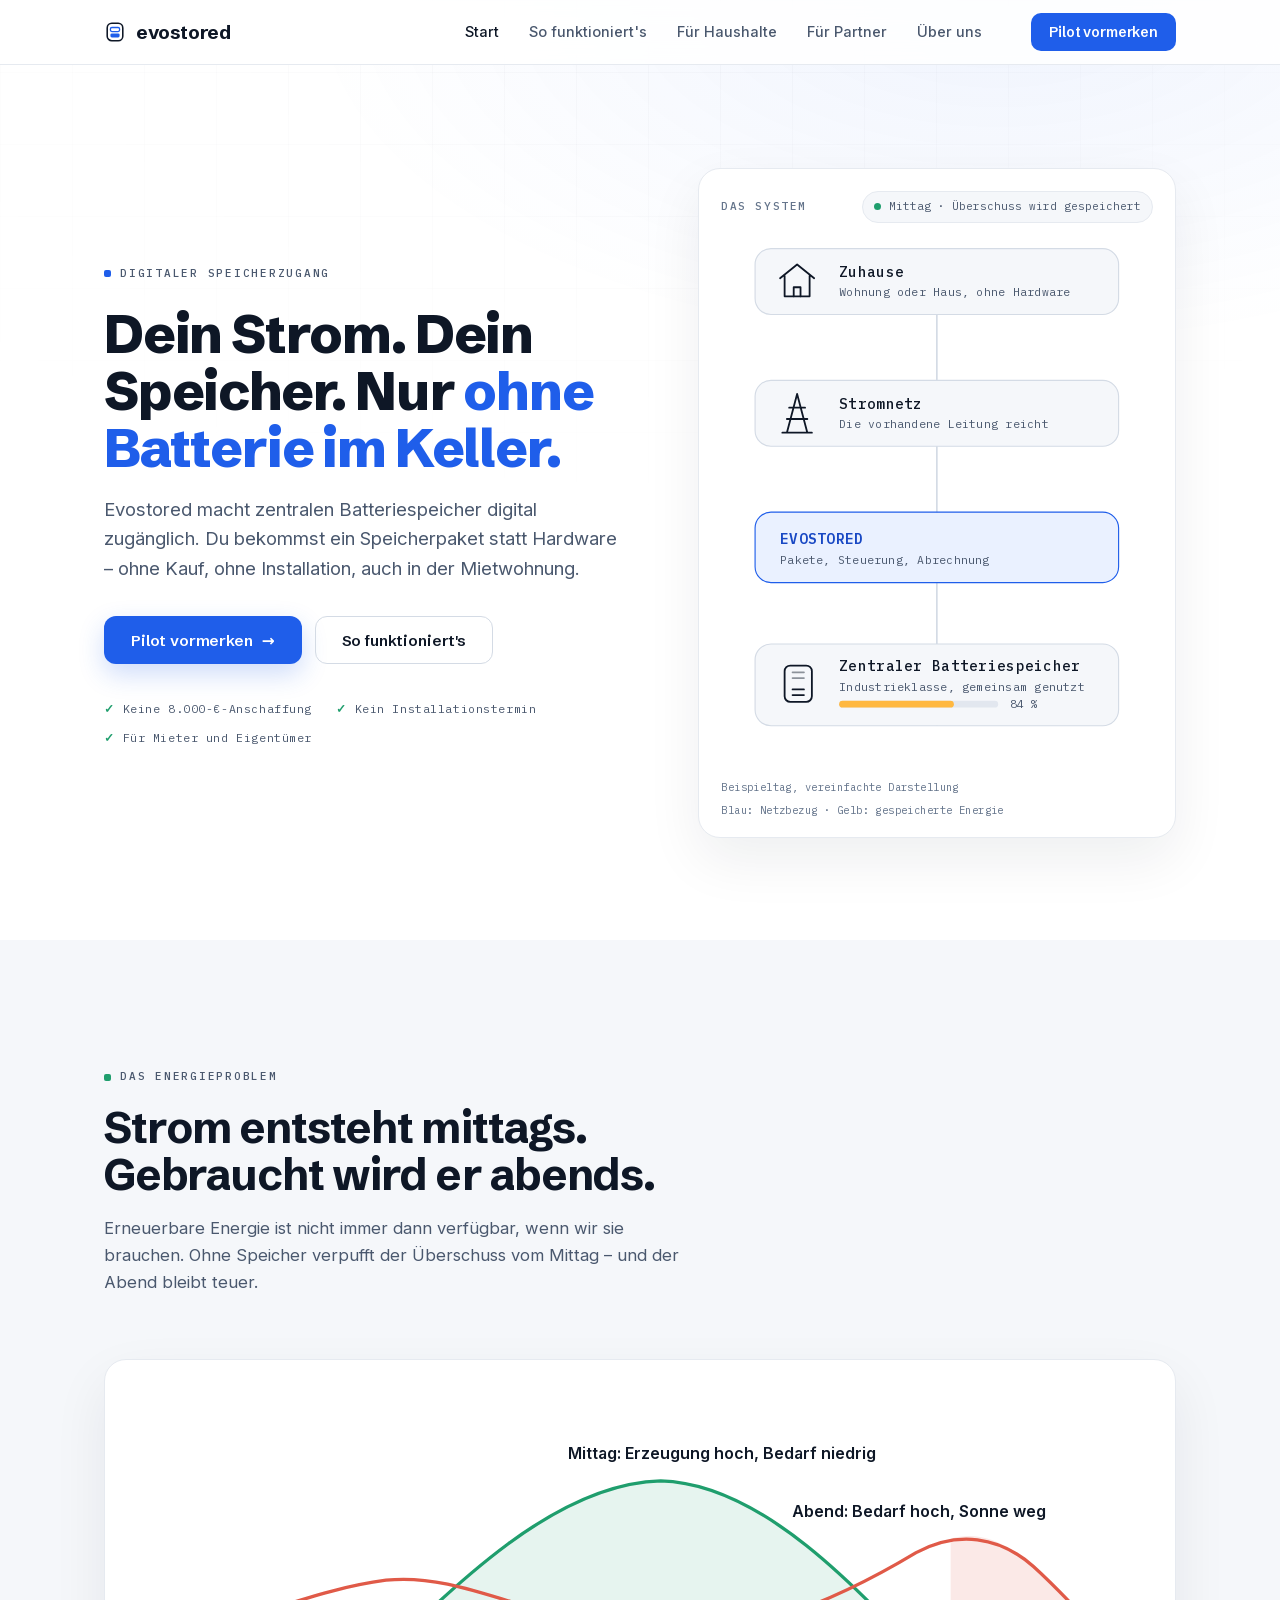
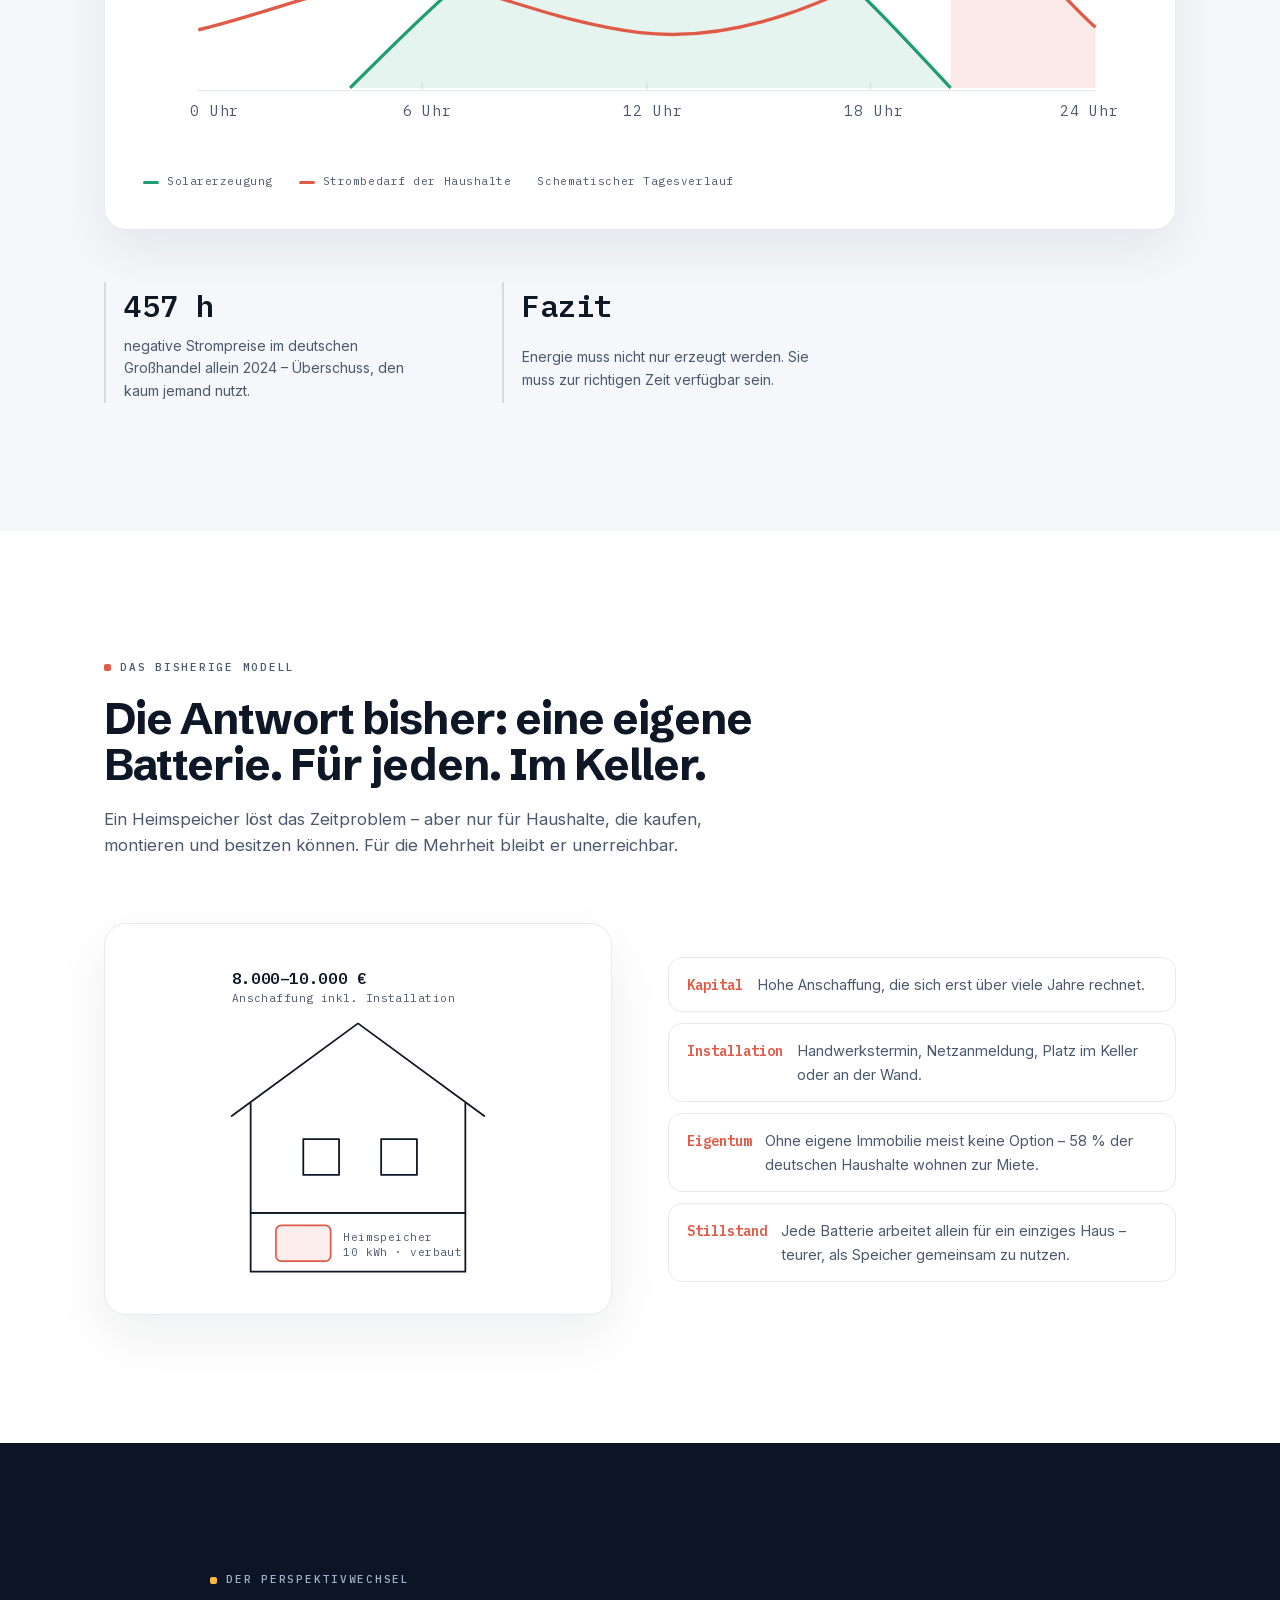
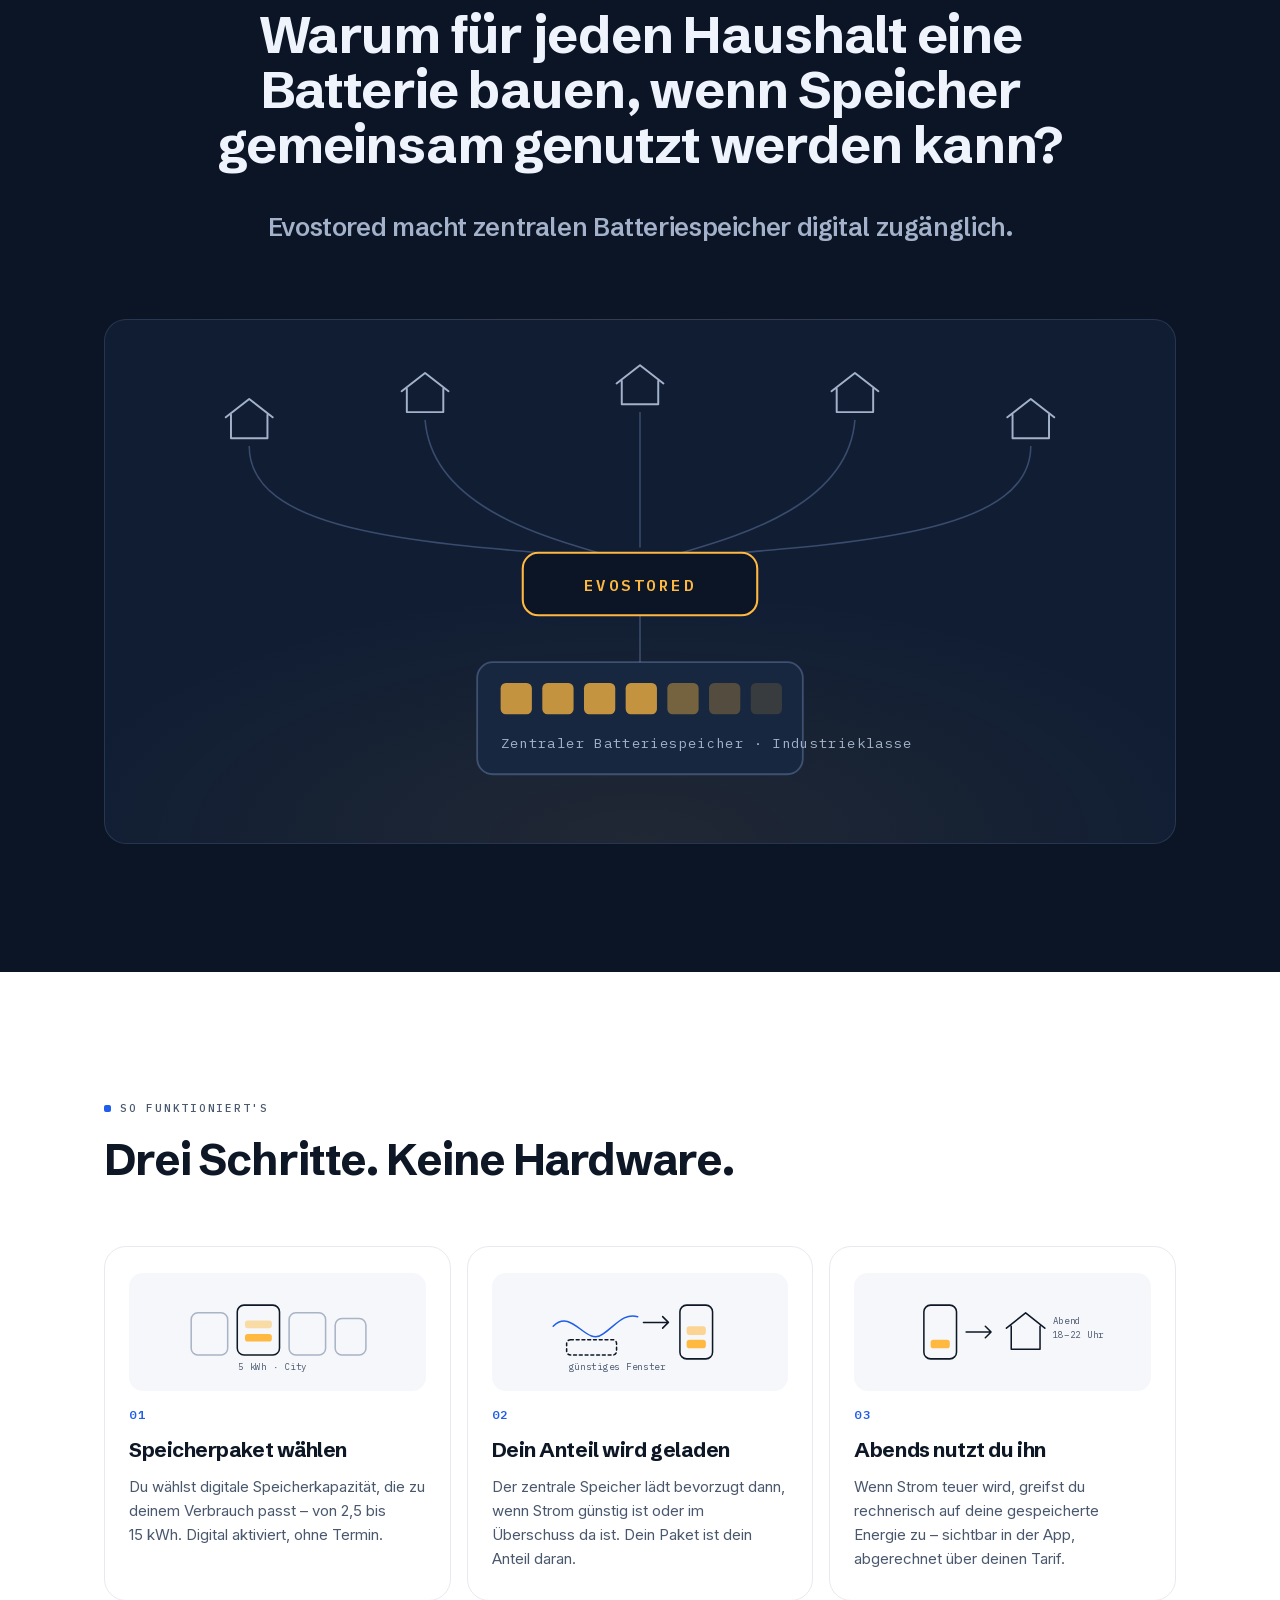
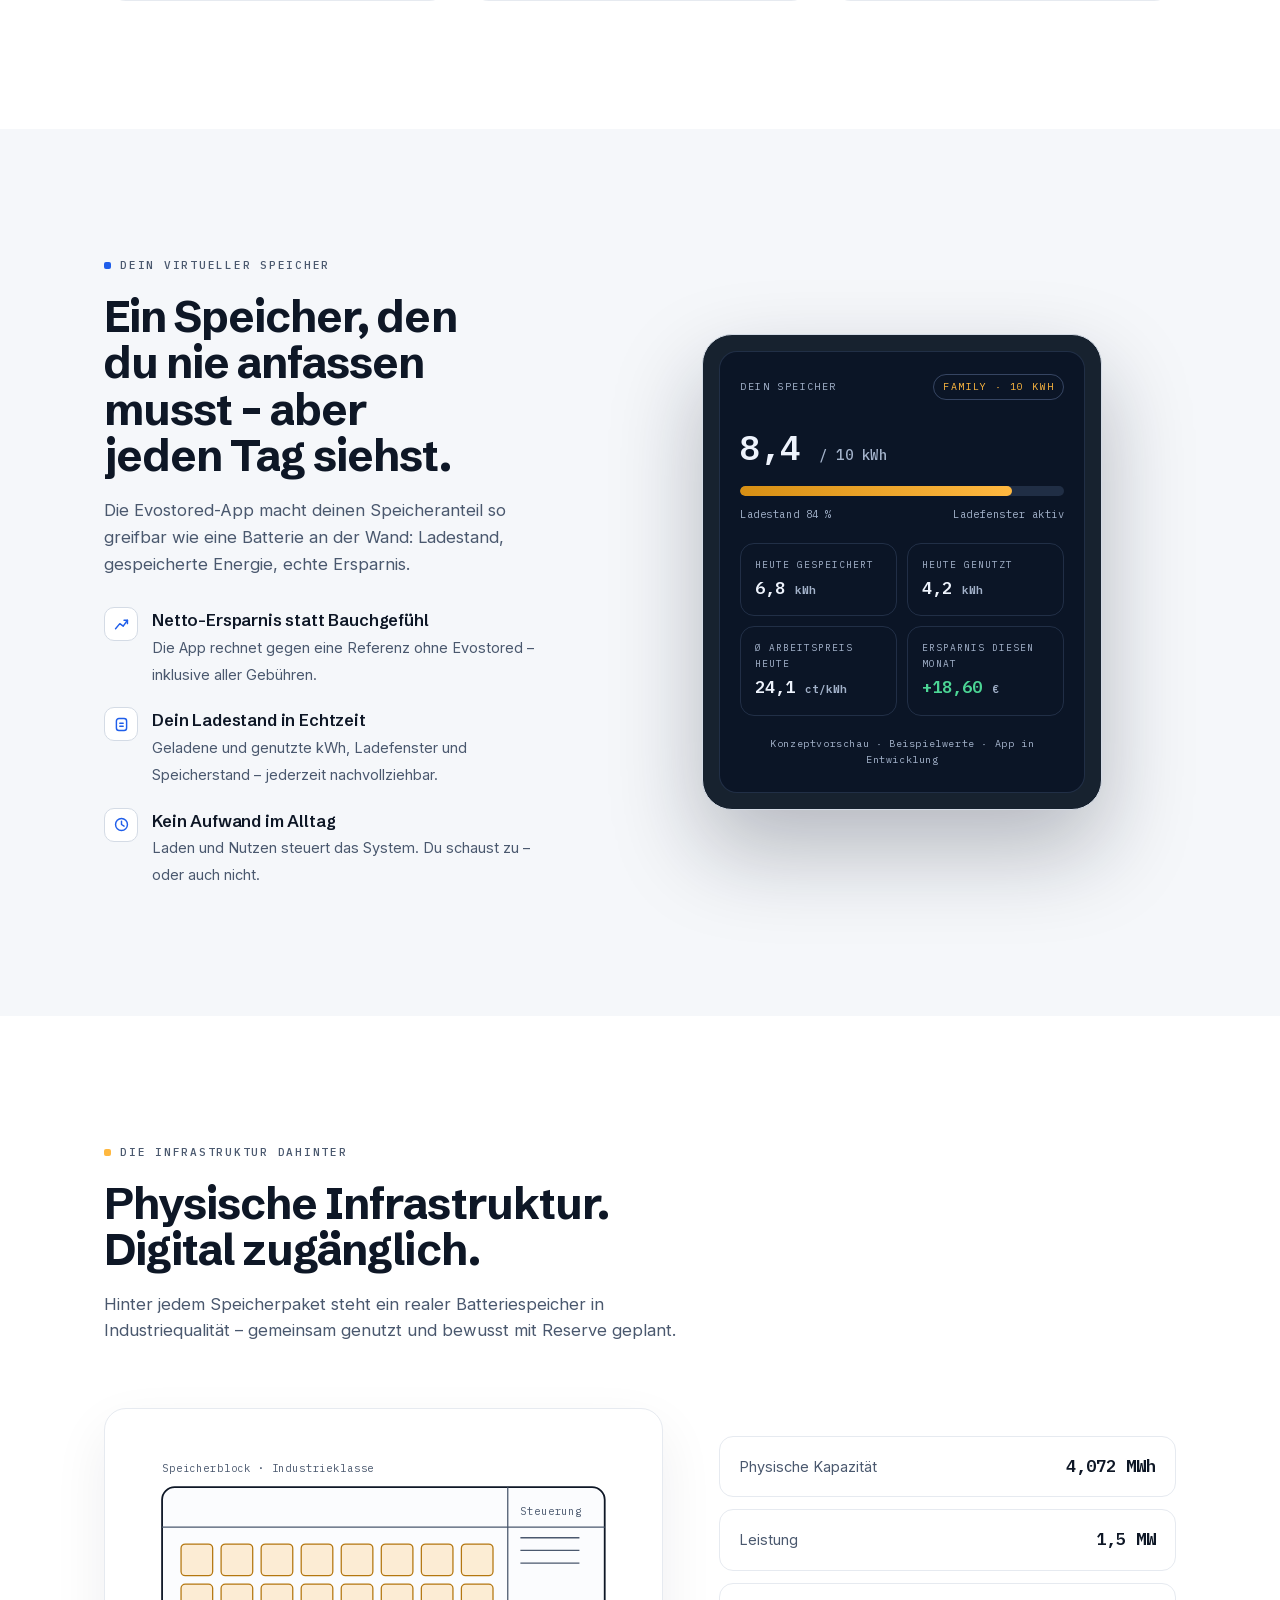
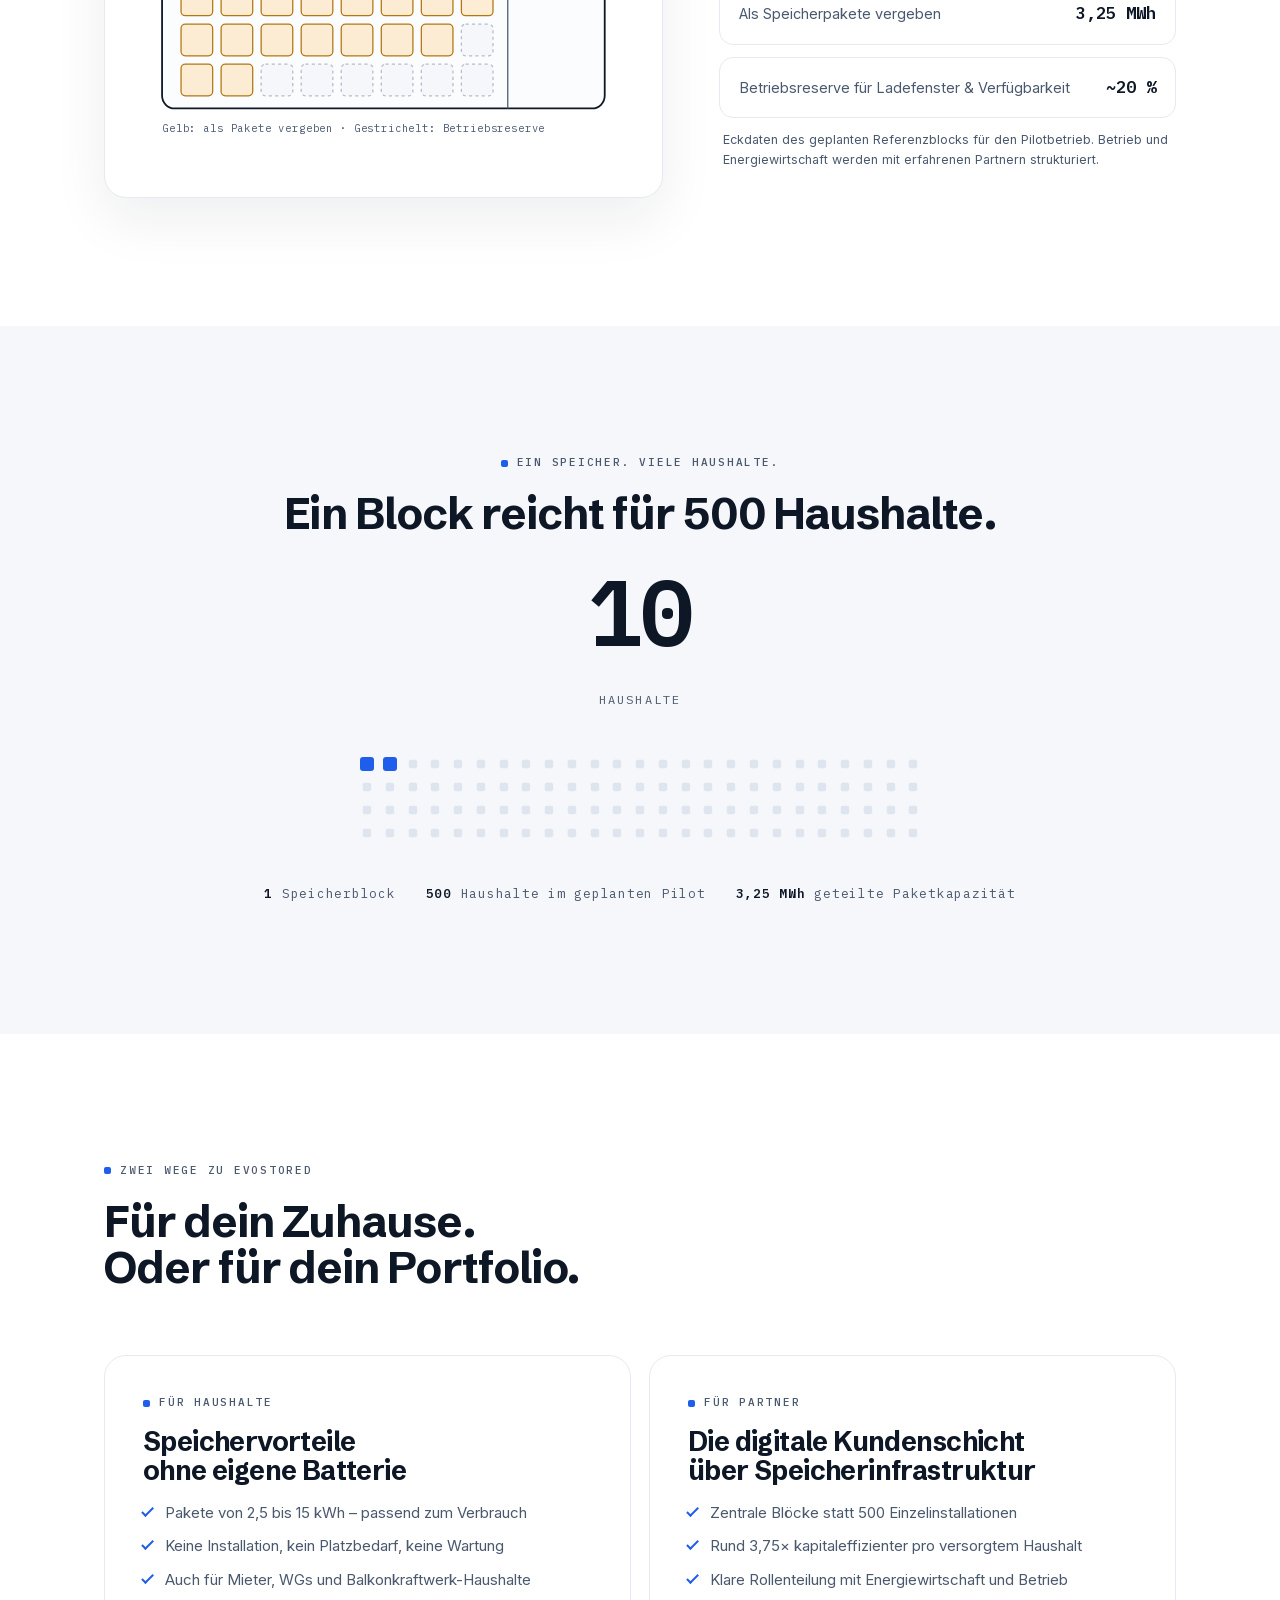
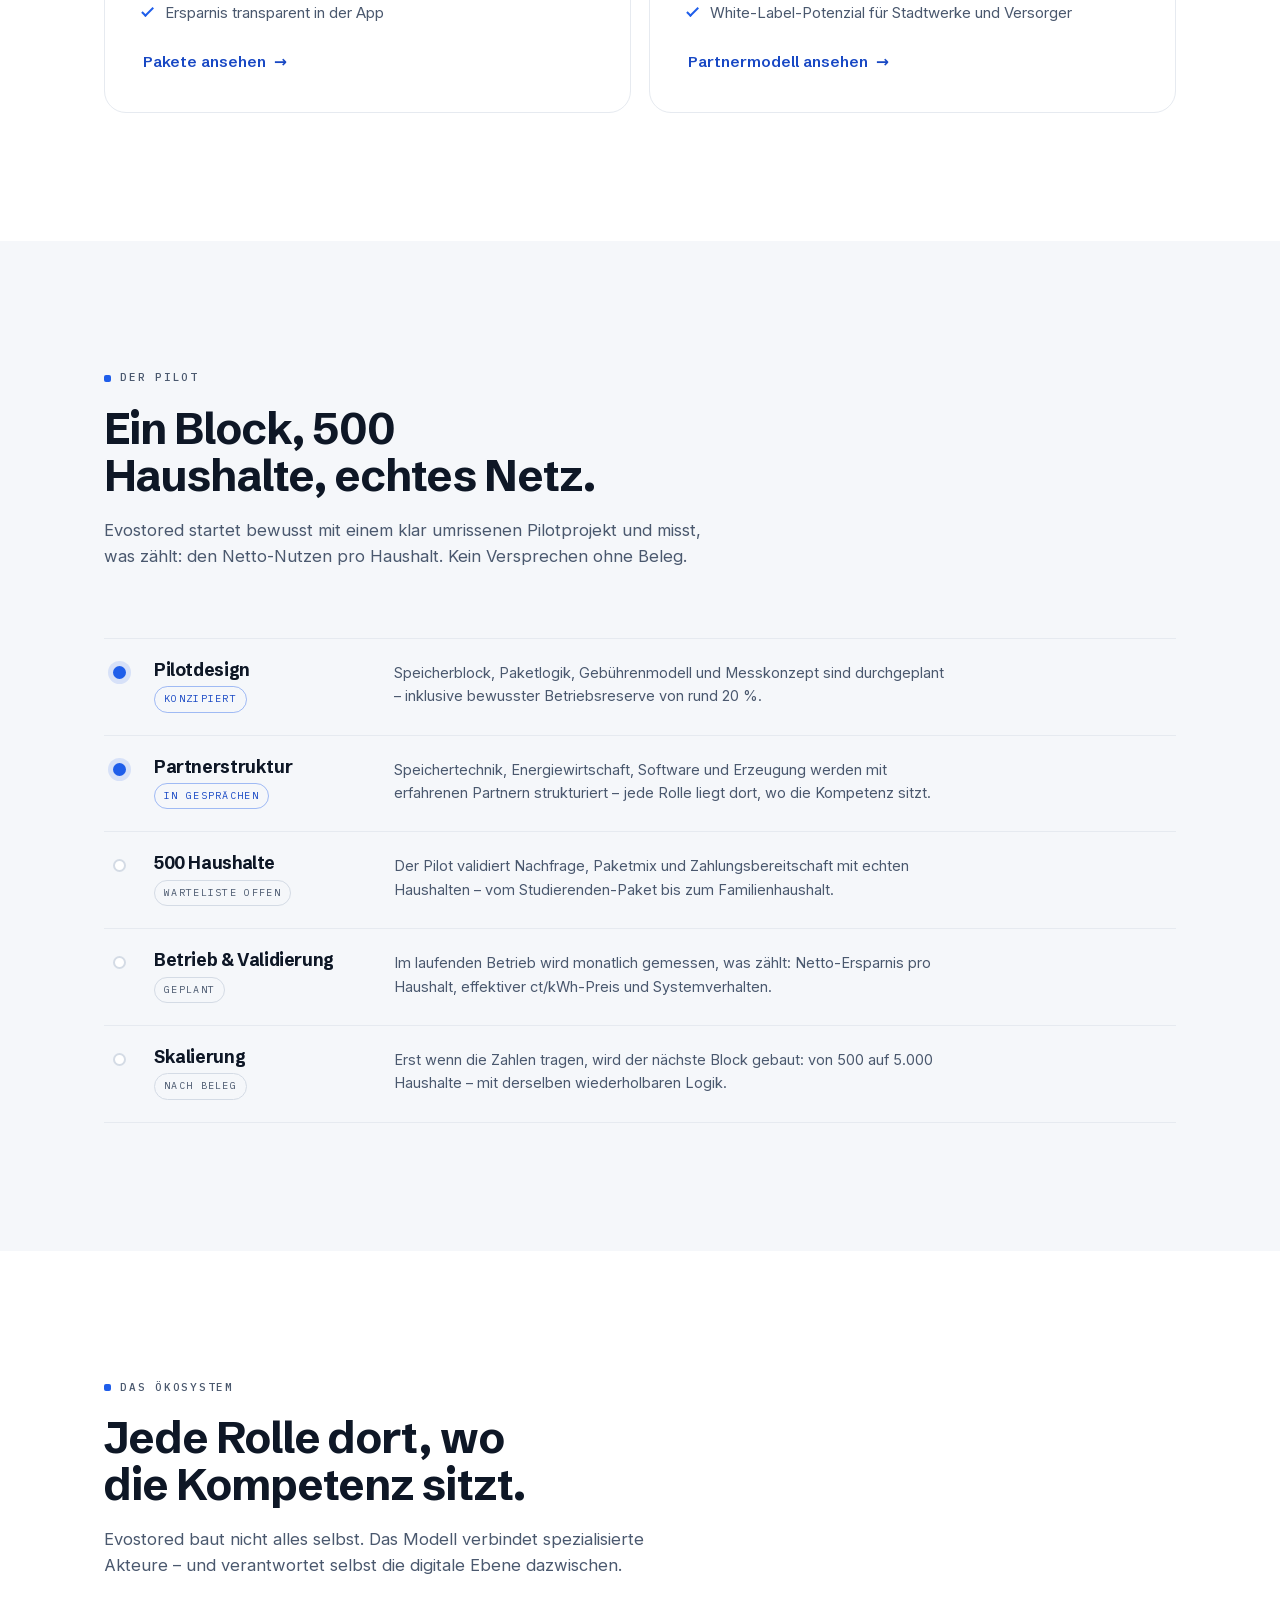
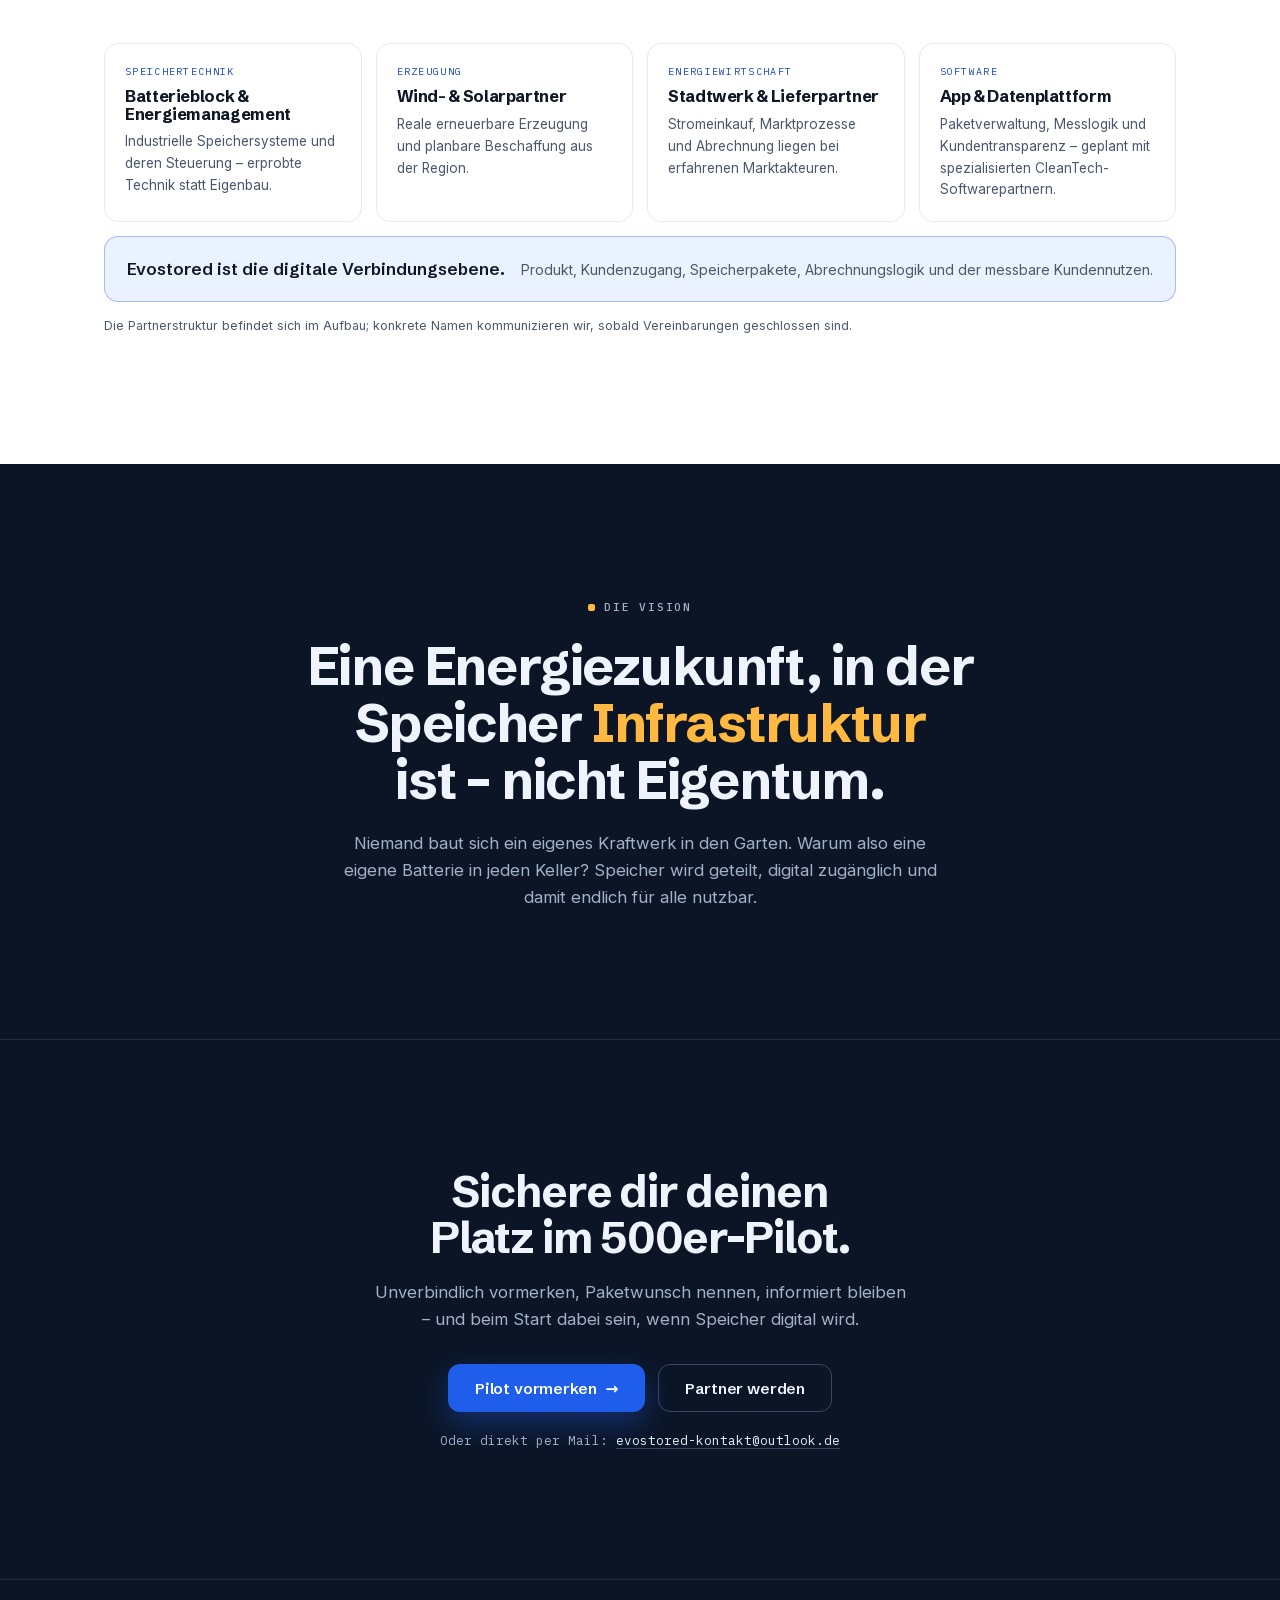
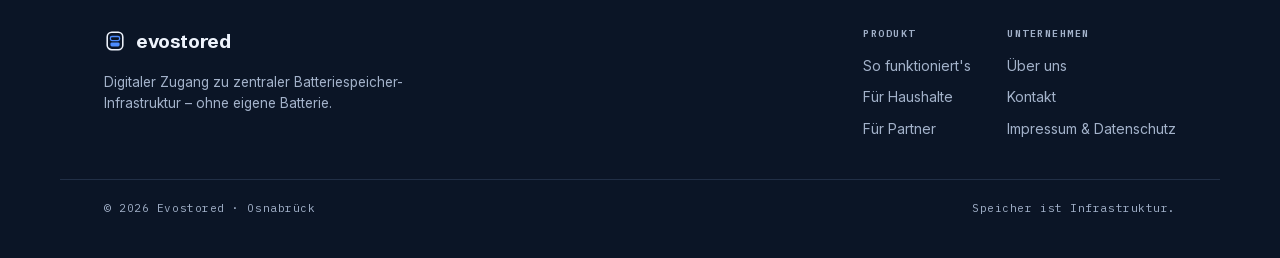
==== commit a803bcd4: "Helles Redesign + alle Review-Fixes Farbwelt gedreht: weißer Grund, Tinten-Navy, Elektroblau als Akt" ====
--- a/index.html
+++ b/index.html
@@ -11,6 +11,7 @@
   <meta property="og:description" content="Dein Strom. Dein Speicher. Nur ohne Batterie im Keller. Evostored macht zentralen Batteriespeicher digital zugänglich." />
   <meta property="og:type" content="website" />
   <meta property="og:url" content="https://www.evostored.de/" />
+  <script>document.documentElement.classList.add("js");</script>
   <link rel="stylesheet" href="styles.css" />
 </head>
 <body>
@@ -19,9 +20,9 @@
     <div class="wrap nav-bar">
       <a class="brand" href="index.html" aria-label="Evostored – Startseite">
         <svg viewBox="0 0 24 24" aria-hidden="true">
-          <rect x="3.5" y="2.5" width="17" height="19" rx="5" fill="none" stroke="#eef3fc" stroke-width="1.7"/>
-          <rect x="7" y="13.5" width="10" height="4.4" rx="1.6" fill="#ffb840"/>
-          <rect x="7" y="7.1" width="10" height="4.4" rx="1.6" fill="none" stroke="#ffb840" stroke-width="1.4"/>
+          <rect x="3.5" y="2.5" width="17" height="19" rx="5" fill="none" stroke="#0e1726" stroke-width="1.7"/>
+          <rect x="7" y="13.5" width="10" height="4.4" rx="1.6" fill="#1f5eea"/>
+          <rect x="7" y="7.1" width="10" height="4.4" rx="1.6" fill="none" stroke="#1f5eea" stroke-width="1.4"/>
         </svg>
         evostored
       </a>
@@ -51,18 +52,18 @@
   <main>
 
     <!-- ================================================== Hero -->
-    <section class="hero chapter-night">
+    <section class="hero">
       <div class="wrap hero-grid">
         <div class="hero-copy">
           <span class="kicker">Digitaler Speicherzugang</span>
-          <h1>Dein Strom. Dein Speicher. Nur <em>ohne Batterie im&nbsp;Keller</em>.</h1>
-          <p>Evostored macht zentralen Batteriespeicher digital zugänglich. Du bekommst ein Speicherpaket statt Hardware – ohne Kauf, ohne Installation, auch zur Miete.</p>
+          <h1>Dein Strom. Dein Speicher. Nur <em>ohne Batterie im&nbsp;Keller.</em></h1>
+          <p>Evostored macht zentralen Batteriespeicher digital zugänglich. Du bekommst ein Speicherpaket statt Hardware – ohne Kauf, ohne Installation, auch in der Mietwohnung.</p>
           <div class="hero-actions">
             <a class="btn btn-primary btn-arrow" href="kontakt.html">Pilot vormerken</a>
             <a class="btn btn-ghost" href="#so-funktionierts">So funktioniert's</a>
           </div>
           <div class="hero-foot">
-            <span>Keine Anschaffung ab 8.000&nbsp;€</span>
+            <span>Keine 8.000-€-Anschaffung</span>
             <span>Kein Installationstermin</span>
             <span>Für Mieter und Eigentümer</span>
           </div>
@@ -73,75 +74,75 @@
             <span class="flow-title">Das System</span>
             <span class="flow-state"><i></i><span>Mittag · Überschuss wird gespeichert</span></span>
           </div>
-          <svg class="flow-svg" viewBox="0 0 360 500" role="img" aria-hidden="true">
+          <svg class="flow-svg" viewBox="0 0 380 470" role="img" aria-hidden="true">
             <!-- Flusslinie -->
-            <path class="fs-line" d="M180 44 L180 452" />
+            <path class="fs-line" d="M190 40 L190 432" />
             <!-- Impulse: Tag = Netzstrom fließt in den Speicher (blau, abwärts) -->
             <g class="p-charge">
-              <circle class="pulse" r="3.6" fill="#4d8dff" style="--path: path('M180 44 L180 452'); --dur: 3.4s;" />
-              <circle class="pulse" r="3.6" fill="#4d8dff" style="--path: path('M180 44 L180 452'); --dur: 3.4s; --delay: 1.1s;" />
-              <circle class="pulse" r="3.6" fill="#4d8dff" style="--path: path('M180 44 L180 452'); --dur: 3.4s; --delay: 2.2s;" />
+              <circle class="pulse" r="3.6" fill="#1f5eea" style="--path: path('M190 40 L190 432'); --dur: 3.4s;" />
+              <circle class="pulse" r="3.6" fill="#1f5eea" style="--path: path('M190 40 L190 432'); --dur: 3.4s; --delay: 1.1s;" />
+              <circle class="pulse" r="3.6" fill="#1f5eea" style="--path: path('M190 40 L190 432'); --dur: 3.4s; --delay: 2.2s;" />
             </g>
-            <!-- Abend = gespeicherte Energie fließt zurück (amber, aufwärts) -->
+            <!-- Abend = gespeicherte Energie fließt zurück (gelb, aufwärts) -->
             <g class="p-discharge">
-              <circle class="pulse pulse-up" r="3.6" fill="#ffb840" style="--path: path('M180 44 L180 452'); --dur: 3.4s;" />
-              <circle class="pulse pulse-up" r="3.6" fill="#ffb840" style="--path: path('M180 44 L180 452'); --dur: 3.4s; --delay: 1.1s;" />
-              <circle class="pulse pulse-up" r="3.6" fill="#ffb840" style="--path: path('M180 44 L180 452'); --dur: 3.4s; --delay: 2.2s;" />
+              <circle class="pulse pulse-up" r="3.6" fill="#ffb840" style="--path: path('M190 40 L190 432'); --dur: 3.4s;" />
+              <circle class="pulse pulse-up" r="3.6" fill="#ffb840" style="--path: path('M190 40 L190 432'); --dur: 3.4s; --delay: 1.1s;" />
+              <circle class="pulse pulse-up" r="3.6" fill="#ffb840" style="--path: path('M190 40 L190 432'); --dur: 3.4s; --delay: 2.2s;" />
             </g>
 
             <!-- Zuhause -->
             <g>
-              <rect class="fs-node" x="48" y="14" width="264" height="62" rx="14" />
-              <g class="fs-icon" transform="translate(72 30)">
+              <rect class="fs-node" x="30" y="12" width="320" height="58" rx="14" />
+              <g class="fs-icon" transform="translate(52 26)">
                 <path d="M0 12 L15 0 L30 12 M4 10 v18 h22 v-18" />
                 <path d="M12 28 v-8 h6 v8" />
               </g>
-              <text class="fs-label" x="118" y="41">Zuhause</text>
-              <text class="fs-sub" x="118" y="58">Deine Wohnung – ohne Hardware</text>
+              <text class="fs-label" x="104" y="37">Zuhause</text>
+              <text class="fs-sub" x="104" y="54">Wohnung oder Haus, ohne Hardware</text>
             </g>
 
             <!-- Stromnetz -->
             <g>
-              <rect class="fs-node" x="48" y="146" width="264" height="62" rx="14" />
-              <g class="fs-icon" transform="translate(72 160)">
+              <rect class="fs-node" x="30" y="128" width="320" height="58" rx="14" />
+              <g class="fs-icon" transform="translate(52 140)">
                 <path d="M15 0 L6 34 M15 0 L24 34 M8 12 h14 M6 22 h18 M2 34 h26" />
               </g>
-              <text class="fs-label" x="118" y="173">Stromnetz</text>
-              <text class="fs-sub" x="118" y="190">Die vorhandene Leitung reicht</text>
+              <text class="fs-label" x="104" y="153">Stromnetz</text>
+              <text class="fs-sub" x="104" y="170">Die vorhandene Leitung reicht</text>
             </g>
 
             <!-- Evostored-Ebene -->
             <g>
-              <rect class="fs-node fs-node-core" x="48" y="278" width="264" height="66" rx="14" />
-              <text class="fs-core-word" x="72" y="308">EVOSTORED</text>
-              <text class="fs-sub" x="72" y="326">Digitale Speicherebene · Pakete &amp; Abrechnung</text>
+              <rect class="fs-node fs-node-core" x="30" y="244" width="320" height="62" rx="14" />
+              <text class="fs-core-word" x="52" y="272">EVOSTORED</text>
+              <text class="fs-sub" x="52" y="290">Pakete, Steuerung, Abrechnung</text>
             </g>
 
             <!-- Zentraler Speicher -->
             <g>
-              <rect class="fs-node" x="48" y="414" width="264" height="72" rx="14" />
-              <g class="fs-icon" transform="translate(72 432)">
-                <rect x="0" y="0" width="26" height="34" rx="5" />
-                <path d="M8 22 h10 M8 27 h10" />
-                <path d="M8 6 h10 M8 11 h10" stroke-opacity="0.45" />
+              <rect class="fs-node" x="30" y="360" width="320" height="72" rx="14" />
+              <g class="fs-icon" transform="translate(56 379)">
+                <rect x="0" y="0" width="24" height="32" rx="5" />
+                <path d="M7 21 h10 M7 26 h10" />
+                <path d="M7 6 h10 M7 11 h10" stroke-opacity="0.45" />
               </g>
-              <text class="fs-label" x="118" y="440">Zentraler Batteriespeicher</text>
-              <text class="fs-sub" x="118" y="456">Industrieklasse · geteilt</text>
-              <rect class="fs-soc-track" x="118" y="466" width="120" height="6" rx="3" />
-              <rect class="fs-soc-fill" x="118" y="466" width="101" height="6" rx="3" />
-              <text class="fs-sub fs-soc-text" x="248" y="472">84 %</text>
+              <text class="fs-label" x="104" y="384">Zentraler Batteriespeicher</text>
+              <text class="fs-sub" x="104" y="401">Industrieklasse, gemeinsam genutzt</text>
+              <rect class="fs-soc-track" x="104" y="410" width="140" height="6" rx="3" />
+              <rect class="fs-soc-fill" x="104" y="410" width="118" height="6" rx="3" />
+              <text class="fs-sub fs-soc-text" x="254" y="416">84 %</text>
             </g>
           </svg>
           <figcaption class="flow-caption">
             <span>Beispieltag, vereinfachte Darstellung</span>
-            <span>Blau: Netzbezug · Amber: gespeicherte Energie</span>
+            <span>Blau: Netzbezug · Gelb: gespeicherte Energie</span>
           </figcaption>
         </figure>
       </div>
     </section>
 
     <!-- ================================================== Kapitel 1: Problem -->
-    <section class="chapter chapter-day on-day">
+    <section class="chapter chapter-alt">
       <div class="wrap">
         <div class="section-head rv">
           <span class="kicker k-pv">Das Energieproblem</span>
@@ -161,8 +162,8 @@
             <text x="508" y="230">18 Uhr</text>
             <text x="664" y="230">24 Uhr</text>
 
-            <!-- Abendlücke: Bedarf hoch, Erzeugung weg -->
-            <path class="fill-gap" d="M530 176 C560 130 590 108 612 112 C640 118 668 152 690 172 L690 210 L530 210 Z" />
+            <!-- Abendlücke: Bedarf hoch, Erzeugung weg (beginnt hinter der PV-Fläche) -->
+            <path class="fill-gap" d="M585 102 C605 96 625 104 645 122 C665 140 680 158 690 166 L690 210 L585 210 Z" />
             <!-- Solarerzeugung -->
             <path class="fill-pv" d="M150 210 C230 130 300 62 375 60 C450 62 520 140 585 210 Z" />
             <path class="curve-pv" d="M150 210 C230 130 300 62 375 60 C450 62 520 140 585 210" />
@@ -193,7 +194,7 @@
     </section>
 
     <!-- ================================================== Kapitel 2: Das bisherige Modell -->
-    <section class="chapter chapter-day on-day" style="padding-top: 0;">
+    <section class="chapter">
       <div class="wrap">
         <div class="section-head rv">
           <span class="kicker k-load">Das bisherige Modell</span>
@@ -203,21 +204,21 @@
 
         <div class="oldway">
           <figure class="oldway-visual rv" aria-label="Haus mit eigenem Batteriespeicher im Keller inklusive Kosten">
-            <svg class="oldway-svg" viewBox="0 0 420 300" role="img" aria-hidden="true">
+            <svg class="oldway-svg" viewBox="0 0 420 310" role="img" aria-hidden="true">
+              <!-- Preisschild (frei über dem Dach) -->
+              <text class="price" x="90" y="27">8.000–10.000 €</text>
+              <text x="90" y="44">Anschaffung inkl. Installation</text>
               <!-- Haus mit Keller -->
               <g class="house">
-                <path d="M90 128 L210 40 L330 128" />
-                <path d="M108 116 v104 h204 v-104" />
-                <path d="M108 220 h204 v56 h-204 Z" />
-                <path d="M158 150 h34 v34 h-34 Z M232 150 h34 v34 h-34 Z" />
+                <path d="M90 152 L210 64 L330 152" />
+                <path d="M108 140 v104 h204 v-104" />
+                <path d="M108 244 h204 v56 h-204 Z" />
+                <path d="M158 174 h34 v34 h-34 Z M232 174 h34 v34 h-34 Z" />
               </g>
               <!-- Batterie im Keller -->
-              <rect class="batt" x="132" y="232" width="52" height="34" rx="5" />
-              <text x="196" y="247">Heimspeicher</text>
-              <text x="196" y="261">10 kWh · fest verbaut</text>
-              <!-- Preisschild -->
-              <text class="price" x="90" y="27">8.000–10.000 €</text>
-              <text x="90" y="44">Anschaffung inkl. Installation</text>
+              <rect class="batt" x="132" y="256" width="52" height="34" rx="5" />
+              <text x="196" y="271">Heimspeicher</text>
+              <text x="196" y="285">10 kWh · verbaut</text>
             </svg>
           </figure>
 
@@ -231,8 +232,8 @@
       </div>
     </section>
 
-    <!-- ================================================== Kapitel 3: Der Wechsel -->
-    <section class="chapter chapter-night-2 shift">
+    <!-- ================================================== Kapitel 3: Der Wechsel (dunkler Akzent) -->
+    <section class="chapter chapter-dark shift">
       <div class="wrap">
         <div class="section-head rv">
           <span class="kicker">Der Perspektivwechsel</span>
@@ -241,30 +242,24 @@
         </div>
 
         <figure class="network-stage rv rv-2" aria-label="Viele Haushalte teilen sich über die Evostored-Ebene einen zentralen Batteriespeicher">
-          <svg class="network-svg" viewBox="0 0 760 360" role="img" aria-hidden="true">
-            <!-- Verbindungen Häuser → Ebene -->
+          <svg class="network-svg" viewBox="0 0 760 340" role="img" aria-hidden="true">
             <path class="n-line" d="M80 66 C80 130 200 140 330 150" />
             <path class="n-line" d="M215 46 C220 110 300 134 348 148" />
             <path class="n-line" d="M380 40 L380 144" />
             <path class="n-line" d="M545 46 C540 110 460 134 412 148" />
             <path class="n-line" d="M680 66 C680 130 560 140 430 150" />
-            <!-- Ebene → Speicher -->
             <path class="n-line" d="M380 196 L380 232" />
-            <!-- Impulse zur Speicherebene -->
             <circle class="pulse" r="3" fill="#ffb840" style="--path: path('M380 196 L380 232'); --dur: 1.8s;" />
 
-            <!-- Häuser -->
             <g class="n-house" transform="translate(62 30)"><path d="M0 14 L18 0 L36 14 M4 12 v18 h28 v-18" /></g>
             <g class="n-house" transform="translate(197 10)"><path d="M0 14 L18 0 L36 14 M4 12 v18 h28 v-18" /></g>
             <g class="n-house" transform="translate(362 4)"><path d="M0 14 L18 0 L36 14 M4 12 v18 h28 v-18" /></g>
             <g class="n-house" transform="translate(527 10)"><path d="M0 14 L18 0 L36 14 M4 12 v18 h28 v-18" /></g>
             <g class="n-house" transform="translate(662 30)"><path d="M0 14 L18 0 L36 14 M4 12 v18 h28 v-18" /></g>
 
-            <!-- Evostored-Ebene -->
             <rect class="n-core" x="290" y="148" width="180" height="48" rx="12" />
             <text class="n-core-label" x="380" y="177" text-anchor="middle">EVOSTORED</text>
 
-            <!-- Zentraler Speicherblock -->
             <rect class="n-block" x="255" y="232" width="250" height="86" rx="12" />
             <g>
               <rect class="n-cell" x="273" y="248" width="24" height="24" rx="4" />
@@ -276,14 +271,13 @@
               <rect class="n-cell" x="465" y="248" width="24" height="24" rx="4" opacity="0.2" />
             </g>
             <text class="n-sub" x="273" y="298">Zentraler Batteriespeicher · Industrieklasse</text>
-            <text class="n-sub" x="273" y="342" opacity="0">.</text>
           </svg>
         </figure>
       </div>
     </section>
 
     <!-- ================================================== So funktioniert's -->
-    <section class="chapter chapter-day on-day" id="so-funktionierts">
+    <section class="chapter" id="so-funktionierts">
       <div class="wrap">
         <div class="section-head rv">
           <span class="kicker">So funktioniert's</span>
@@ -304,7 +298,7 @@
               </svg>
             </div>
             <h3>Speicherpaket wählen</h3>
-            <p>Du wählst digitale Speicherkapazität, die zu deinem Verbrauch passt – von 2,5 bis 15&nbsp;kWh. Aktiviert in Minuten, ohne Termin.</p>
+            <p>Du wählst digitale Speicherkapazität, die zu deinem Verbrauch passt – von 2,5 bis 15&nbsp;kWh. Digital aktiviert, ohne Termin.</p>
           </article>
 
           <article class="step-card rv rv-2">
@@ -344,11 +338,11 @@
     </section>
 
     <!-- ================================================== Interface -->
-    <section class="chapter chapter-night">
+    <section class="chapter chapter-alt">
       <div class="wrap app-section-grid">
         <div>
           <div class="section-head rv">
-            <span class="kicker k-grid">Dein virtueller Speicher</span>
+            <span class="kicker">Dein virtueller Speicher</span>
             <h2>Ein Speicher, den du nie anfassen musst – aber jeden Tag siehst.</h2>
             <p>Die Evostored-App macht deinen Speicheranteil so greifbar wie eine Batterie an der Wand: Ladestand, gespeicherte Energie, echte Ersparnis.</p>
           </div>
@@ -401,22 +395,21 @@
     </section>
 
     <!-- ================================================== Infrastruktur -->
-    <section class="chapter chapter-day on-day">
-      <div class="wrap">
-        <div class="section-head rv">
-          <span class="kicker">Die Infrastruktur dahinter</span>
+    <section class="chapter">
+      <div class="wrap">
+        <div class="section-head rv">
+          <span class="kicker k-cell">Die Infrastruktur dahinter</span>
           <h2>Physische Infrastruktur. Digital zugänglich.</h2>
-          <p>Hinter jedem Speicherpaket steht ein realer Batteriespeicher in Industriequalität – professionell betrieben, gemeinsam genutzt und bewusst mit Reserve geplant.</p>
+          <p>Hinter jedem Speicherpaket steht ein realer Batteriespeicher in Industriequalität – gemeinsam genutzt und bewusst mit Reserve geplant.</p>
         </div>
 
         <div class="infra-grid">
-          <figure class="infra-visual rv" aria-label="Schema des zentralen Batteriespeicherblocks mit allokierten Zellen und Betriebsreserve">
+          <figure class="infra-visual rv" aria-label="Schema des zentralen Batteriespeicherblocks mit vergebenen Zellen und Betriebsreserve">
             <svg class="block-svg" viewBox="0 0 460 300" role="img" aria-hidden="true">
               <rect class="b-frame" x="20" y="40" width="420" height="210" rx="12" />
               <path class="b-detail" d="M20 78 h420 M348 40 v210" />
               <text x="360" y="66">Steuerung</text>
               <path class="b-detail" d="M360 88 h56 M360 100 h56 M360 112 h56" />
-              <!-- Zellmodule: 4 Reihen à 8, 79,8 % allokiert -->
               <g>
                 <rect class="b-cell" x="38" y="94" width="30" height="30" rx="4"/><rect class="b-cell" x="76" y="94" width="30" height="30" rx="4"/><rect class="b-cell" x="114" y="94" width="30" height="30" rx="4"/><rect class="b-cell" x="152" y="94" width="30" height="30" rx="4"/><rect class="b-cell" x="190" y="94" width="30" height="30" rx="4"/><rect class="b-cell" x="228" y="94" width="30" height="30" rx="4"/><rect class="b-cell" x="266" y="94" width="30" height="30" rx="4"/><rect class="b-cell" x="304" y="94" width="30" height="30" rx="4"/>
                 <rect class="b-cell" x="38" y="132" width="30" height="30" rx="4"/><rect class="b-cell" x="76" y="132" width="30" height="30" rx="4"/><rect class="b-cell" x="114" y="132" width="30" height="30" rx="4"/><rect class="b-cell" x="152" y="132" width="30" height="30" rx="4"/><rect class="b-cell" x="190" y="132" width="30" height="30" rx="4"/><rect class="b-cell" x="228" y="132" width="30" height="30" rx="4"/><rect class="b-cell" x="266" y="132" width="30" height="30" rx="4"/><rect class="b-cell" x="304" y="132" width="30" height="30" rx="4"/>
@@ -424,33 +417,32 @@
                 <rect class="b-cell" x="38" y="208" width="30" height="30" rx="4"/><rect class="b-cell" x="76" y="208" width="30" height="30" rx="4"/><rect class="b-cell b-cell-res" x="114" y="208" width="30" height="30" rx="4"/><rect class="b-cell b-cell-res" x="152" y="208" width="30" height="30" rx="4"/><rect class="b-cell b-cell-res" x="190" y="208" width="30" height="30" rx="4"/><rect class="b-cell b-cell-res" x="228" y="208" width="30" height="30" rx="4"/><rect class="b-cell b-cell-res" x="266" y="208" width="30" height="30" rx="4"/><rect class="b-cell b-cell-res" x="304" y="208" width="30" height="30" rx="4"/>
               </g>
               <text x="20" y="26">Speicherblock · Industrieklasse</text>
-              <text x="20" y="272">Amber: als Pakete allokiert · Gestrichelt: Betriebsreserve</text>
+              <text x="20" y="272">Gelb: als Pakete vergeben · Gestrichelt: Betriebsreserve</text>
             </svg>
           </figure>
 
           <div class="spec-list">
             <div class="spec rv"><span>Physische Kapazität</span><strong>4,072 MWh</strong></div>
             <div class="spec rv rv-2"><span>Leistung</span><strong>1,5 MW</strong></div>
-            <div class="spec rv rv-3"><span>Als Speicherpakete allokiert</span><strong>3,25 MWh</strong></div>
+            <div class="spec rv rv-3"><span>Als Speicherpakete vergeben</span><strong>3,25 MWh</strong></div>
             <div class="spec rv rv-4"><span>Betriebsreserve für Ladefenster &amp; Verfügbarkeit</span><strong>~20 %</strong></div>
-            <p class="spec-note rv rv-4">Eckdaten des geplanten Referenzblocks für den Pilotbetrieb. Betrieb und Energiewirtschaft laufen über erfahrene Partner.</p>
+            <p class="spec-note rv rv-4">Eckdaten des geplanten Referenzblocks für den Pilotbetrieb. Betrieb und Energiewirtschaft werden mit erfahrenen Partnern strukturiert.</p>
           </div>
         </div>
       </div>
     </section>
 
     <!-- ================================================== Skalierung -->
-    <section class="chapter chapter-night-2">
+    <section class="chapter chapter-alt">
       <div class="wrap scale-stage">
         <div class="section-head rv" style="margin-inline: auto; text-align: center;">
           <span class="kicker" style="justify-content: center;">Ein Speicher. Viele Haushalte.</span>
-          <h2>Ein Block reicht für eine halbe Kleinstadt.</h2>
+          <h2>Ein Block reicht für 500 Haushalte.</h2>
         </div>
         <div class="rv rv-2">
           <div class="scale-count meter" aria-live="polite">1</div>
           <div class="scale-label">Haushalte</div>
           <div class="dotfield" aria-hidden="true">
-            <!-- 100 Punkte, per JS gefüllt -->
             <i></i><i></i><i></i><i></i><i></i><i></i><i></i><i></i><i></i><i></i><i></i><i></i><i></i><i></i><i></i><i></i><i></i><i></i><i></i><i></i><i></i><i></i><i></i><i></i><i></i><i></i><i></i><i></i><i></i><i></i><i></i><i></i><i></i><i></i><i></i><i></i><i></i><i></i><i></i><i></i><i></i><i></i><i></i><i></i><i></i><i></i><i></i><i></i><i></i><i></i><i></i><i></i><i></i><i></i><i></i><i></i><i></i><i></i><i></i><i></i><i></i><i></i><i></i><i></i><i></i><i></i><i></i><i></i><i></i><i></i><i></i><i></i><i></i><i></i><i></i><i></i><i></i><i></i><i></i><i></i><i></i><i></i><i></i><i></i><i></i><i></i><i></i><i></i><i></i><i></i><i></i><i></i><i></i><i></i><i></i><i></i><i></i><i></i><i></i><i></i>
           </div>
           <div class="scale-sum">
@@ -463,7 +455,7 @@
     </section>
 
     <!-- ================================================== Zwei Wege -->
-    <section class="chapter chapter-day on-day">
+    <section class="chapter">
       <div class="wrap">
         <div class="section-head rv">
           <span class="kicker">Zwei Wege zu Evostored</span>
@@ -483,11 +475,11 @@
             <span class="path-link">Pakete ansehen</span>
           </a>
           <a class="path-card rv rv-2" href="partner.html">
-            <span class="kicker k-grid">Für Partner</span>
+            <span class="kicker">Für Partner</span>
             <h3>Die digitale Kundenschicht über Speicherinfrastruktur</h3>
             <ul>
               <li>Zentrale Blöcke statt 500 Einzelinstallationen</li>
-              <li>Rund 3,75× weniger Capex pro versorgtem Haushalt</li>
+              <li>Rund 3,75× kapitaleffizienter pro versorgtem Haushalt</li>
               <li>Klare Rollenteilung mit Energiewirtschaft und Betrieb</li>
               <li>White-Label-Potenzial für Stadtwerke und Versorger</li>
             </ul>
@@ -498,12 +490,12 @@
     </section>
 
     <!-- ================================================== Pilot -->
-    <section class="chapter chapter-night">
+    <section class="chapter chapter-alt">
       <div class="wrap">
         <div class="section-head rv">
           <span class="kicker">Der Pilot</span>
-          <h2>Die nächste Generation digitaler Energiespeicherung beginnt im realen Netz.</h2>
-          <p>Evostored startet bewusst mit einem klar umrissenen Pilotprojekt: ein Speicherblock, 500 Haushalte, messbarer Kundennutzen. Kein Versprechen ohne Beleg.</p>
+          <h2>Ein Block, 500 Haushalte, echtes Netz.</h2>
+          <p>Evostored startet bewusst mit einem klar umrissenen Pilotprojekt und misst, was zählt: den Netto-Nutzen pro Haushalt. Kein Versprechen ohne Beleg.</p>
         </div>
 
         <div class="milestones">
@@ -552,10 +544,10 @@
     </section>
 
     <!-- ================================================== Ökosystem -->
-    <section class="chapter chapter-day on-day" style="padding-top: 0;">
-      <div class="wrap">
-        <div class="section-head rv">
-          <span class="kicker k-grid">Das Ökosystem</span>
+    <section class="chapter">
+      <div class="wrap">
+        <div class="section-head rv">
+          <span class="kicker">Das Ökosystem</span>
           <h2>Jede Rolle dort, wo die Kompetenz sitzt.</h2>
           <p>Evostored baut nicht alles selbst. Das Modell verbindet spezialisierte Akteure – und verantwortet selbst die digitale Ebene dazwischen.</p>
         </div>
@@ -563,8 +555,8 @@
         <div class="eco-grid">
           <div class="eco-card rv"><small>Speichertechnik</small><h3>Batterieblock &amp; Energiemanagement</h3><p>Industrielle Speichersysteme und deren Steuerung – erprobte Technik statt Eigenbau.</p></div>
           <div class="eco-card rv rv-2"><small>Erzeugung</small><h3>Wind- &amp; Solarpartner</h3><p>Reale erneuerbare Erzeugung und planbare Beschaffung aus der Region.</p></div>
-          <div class="eco-card rv rv-3"><small>Energiewirtschaft</small><h3>Stadtwerk &amp; Lieferpartner</h3><p>Bilanzkreis, Marktkommunikation und Abrechnung liegen bei erfahrenen Marktakteuren.</p></div>
-          <div class="eco-card rv rv-4"><small>Software</small><h3>App &amp; Datenplattform</h3><p>Paketverwaltung, Messlogik und Kundentransparenz – entwickelt mit CleanTech-Softwarepartnern.</p></div>
+          <div class="eco-card rv rv-3"><small>Energiewirtschaft</small><h3>Stadtwerk &amp; Lieferpartner</h3><p>Stromeinkauf, Marktprozesse und Abrechnung liegen bei erfahrenen Marktakteuren.</p></div>
+          <div class="eco-card rv rv-4"><small>Software</small><h3>App &amp; Datenplattform</h3><p>Paketverwaltung, Messlogik und Kundentransparenz – geplant mit spezialisierten CleanTech-Softwarepartnern.</p></div>
         </div>
         <div class="eco-center rv rv-3">
           <strong>Evostored ist die digitale Verbindungsebene.</strong>
@@ -574,8 +566,8 @@
       </div>
     </section>
 
-    <!-- ================================================== Vision -->
-    <section class="chapter chapter-night vision">
+    <!-- ================================================== Vision + CTA (dunkler Abschluss) -->
+    <section class="chapter chapter-dark vision">
       <div class="wrap">
         <span class="kicker rv" style="justify-content: center;">Die Vision</span>
         <h2 class="rv rv-2" style="margin-top: 18px;">Eine Energiezukunft, in der Speicher <em>Infrastruktur</em> ist – nicht Eigentum.</h2>
@@ -583,8 +575,7 @@
       </div>
     </section>
 
-    <!-- ================================================== Finaler CTA -->
-    <section class="chapter chapter-night cta-final">
+    <section class="chapter chapter-dark cta-final">
       <div class="wrap">
         <h2 class="rv">Sichere dir deinen Platz im 500er-Pilot.</h2>
         <p class="rv rv-2">Unverbindlich vormerken, Paketwunsch nennen, informiert bleiben – und beim Start dabei sein, wenn Speicher digital wird.</p>
@@ -603,8 +594,8 @@
         <a class="brand" href="index.html">
           <svg viewBox="0 0 24 24" aria-hidden="true">
             <rect x="3.5" y="2.5" width="17" height="19" rx="5" fill="none" stroke="#eef3fc" stroke-width="1.7"/>
-            <rect x="7" y="13.5" width="10" height="4.4" rx="1.6" fill="#ffb840"/>
-            <rect x="7" y="7.1" width="10" height="4.4" rx="1.6" fill="none" stroke="#ffb840" stroke-width="1.4"/>
+            <rect x="7" y="13.5" width="10" height="4.4" rx="1.6" fill="#4d8dff"/>
+            <rect x="7" y="7.1" width="10" height="4.4" rx="1.6" fill="none" stroke="#4d8dff" stroke-width="1.4"/>
           </svg>
           evostored
         </a>
@@ -620,7 +611,7 @@
         <strong>Unternehmen</strong>
         <a href="ueber-uns.html">Über uns</a>
         <a href="kontakt.html">Kontakt</a>
-        <a href="Impressum.html">Impressum &amp; Datenschutz</a>
+        <a href="impressum.html">Impressum &amp; Datenschutz</a>
       </div>
     </div>
     <div class="wrap footer-base">
--- a/styles.css
+++ b/styles.css
@@ -1,8 +1,10 @@
 /* ============================================================
-   Evostored Design System
-   Nacht-Navy als Systemgrund, Tageslicht für Erklär-Kapitel.
-   Funktionale Farben: Amber = gespeicherte Energie, Blau = Netz,
-   Grün = Erzeugung (sparsam), Koralle = Verbrauch/teuer (sparsam).
+   Evostored Design System — hell & vertrauensvoll
+   Weißer Grund, Tinten-Navy als Schrift, Elektroblau als
+   Aktionsfarbe. Funktionale Farben nur in Diagrammen:
+   Gelb = gespeicherte Energie, Blau = Netz/digital,
+   Grün = Erzeugung, Koralle = Verbrauch/teuer.
+   Dunkle Kapitel nur als Akzent (Perspektivwechsel, Abschluss).
    ============================================================ */
 
 @font-face {
@@ -42,29 +44,35 @@
 }
 
 :root {
-  /* Flächen */
-  --night: #0a1322;
-  --night-2: #0f1b2f;
-  --night-3: #14233c;
-  --night-line: rgba(164, 194, 255, 0.14);
-  --night-line-strong: rgba(164, 194, 255, 0.26);
-  --day: #f6f7f9;
+  /* Helle Flächen */
   --paper: #ffffff;
-  --day-line: #e4e8ee;
-
-  /* Text */
-  --ink: #101827;
-  --ink-soft: #4e5d75;
+  --cloud: #f5f7fa;
+  --line: #e6eaf0;
+  --line-strong: #d4dbe5;
+
+  /* Schrift auf hell */
+  --ink: #0e1726;
+  --ink-soft: #4a586e;
+  --faint: #64748b;
+
+  /* Aktionsfarbe */
+  --blue: #1f5eea;
+  --blue-deep: #1848c4;
+  --blue-soft: #eaf1ff;
+
+  /* Dunkle Akzent-Kapitel */
+  --night: #0b1526;
+  --night-2: #101d33;
+  --night-line: rgba(164, 194, 255, 0.15);
+  --night-line-strong: rgba(164, 194, 255, 0.28);
   --snow: #eef3fc;
-  --snow-soft: #9fb0ca;
-
-  /* Funktionale Energie-Farben */
+  --snow-soft: #a3b2ca;
+
+  /* Funktionale Energie-Farben (Diagramme) */
   --cell: #ffb840;        /* gespeicherte Energie */
-  --cell-deep: #d78f14;
-  --grid-blue: #4d8dff;   /* Netz / digitale Ebene */
-  --grid-deep: #2f6de0;
-  --pv: #38c286;          /* Erzeugung */
-  --load: #ff6e5e;        /* Verbrauch / teuer */
+  --cell-deep: #b47710;   /* Gelb als Text auf hell */
+  --pv: #1f9e6d;          /* Erzeugung */
+  --load: #e05a48;        /* Verbrauch / teuer */
 
   /* Typografie */
   --display: "Schibsted Grotesk", "Inter", system-ui, sans-serif;
@@ -78,6 +86,7 @@
   --wrap: 1160px;
   --pad: clamp(20px, 4.4vw, 44px);
   --ease: cubic-bezier(0.22, 0.9, 0.3, 1);
+  --shadow-card: 0 22px 55px rgba(14, 23, 38, 0.07);
 }
 
 /* ---------------------------------------------------- Reset */
@@ -89,8 +98,8 @@
 
 body {
   overflow-x: clip;
-  background: var(--night);
-  color: var(--snow);
+  background: var(--paper);
+  color: var(--ink);
   font-family: var(--body);
   font-size: 16.5px;
   line-height: 1.62;
@@ -104,17 +113,24 @@
 ul, ol { list-style: none; }
 strong { font-weight: 600; }
 
-::selection { background: rgba(255, 184, 64, 0.35); }
+::selection { background: rgba(31, 94, 234, 0.18); }
 
 a:focus-visible,
 button:focus-visible,
 summary:focus-visible {
-  outline: 2px solid var(--grid-blue);
+  outline: 2px solid var(--blue);
   outline-offset: 3px;
   border-radius: 4px;
 }
 
 .wrap { max-width: var(--wrap); margin-inline: auto; padding-inline: var(--pad); }
+
+.text-link {
+  text-decoration: underline;
+  text-underline-offset: 2px;
+  transition: color 0.16s var(--ease);
+}
+.text-link:hover { color: var(--blue); }
 
 /* ------------------------------------------------ Typo-Rollen */
 .kicker {
@@ -126,17 +142,17 @@
   font-weight: 500;
   letter-spacing: 0.16em;
   text-transform: uppercase;
-  color: var(--snow-soft);
+  color: var(--ink-soft);
 }
 .kicker::before {
   content: "";
   width: 7px;
   height: 7px;
   border-radius: 2px;
-  background: var(--cell);
+  background: var(--blue);
   flex: 0 0 auto;
 }
-.kicker.k-grid::before { background: var(--grid-blue); }
+.kicker.k-cell::before { background: var(--cell); }
 .kicker.k-pv::before { background: var(--pv); }
 .kicker.k-load::before { background: var(--load); }
 
@@ -149,10 +165,9 @@
 }
 
 .section-head { max-width: 720px; display: grid; gap: 18px; }
-.section-head h2 { font-size: clamp(30px, 4.4vw, 46px); }
-.section-head p { color: var(--snow-soft); max-width: 60ch; }
-
-/* Mono-Messwert – wiederkehrendes Identitätselement */
+.section-head h2 { font-size: clamp(29px, 4.2vw, 44px); }
+.section-head p { color: var(--ink-soft); max-width: 60ch; }
+
 .meter {
   font-family: var(--mono);
   font-variant-numeric: tabular-nums;
@@ -163,7 +178,7 @@
   font-size: 0.62em;
   font-weight: 500;
   letter-spacing: 0.04em;
-  color: var(--snow-soft);
+  color: var(--faint);
 }
 
 /* ------------------------------------------------ Buttons */
@@ -181,29 +196,28 @@
   font-weight: 600;
   letter-spacing: -0.01em;
   transition: transform 0.18s var(--ease), background 0.18s var(--ease),
-    border-color 0.18s var(--ease), color 0.18s var(--ease);
+    border-color 0.18s var(--ease), color 0.18s var(--ease), box-shadow 0.18s var(--ease);
 }
 .btn:active { transform: translateY(1px); }
-.btn-primary { background: var(--cell); color: #241a05; }
-.btn-primary:hover { background: #ffc766; }
-.btn-ghost { border-color: var(--night-line-strong); color: var(--snow); }
-.btn-ghost:hover { border-color: var(--snow-soft); background: rgba(164, 194, 255, 0.07); }
+.btn-primary { background: var(--blue); color: #ffffff; box-shadow: 0 10px 26px rgba(31, 94, 234, 0.22); }
+.btn-primary:hover { background: var(--blue-deep); }
+.btn-ghost { border-color: var(--line-strong); color: var(--ink); }
+.btn-ghost:hover { border-color: var(--ink-soft); background: var(--cloud); }
 .btn-arrow::after { content: "→"; font-family: var(--body); transition: transform 0.18s var(--ease); }
 .btn-arrow:hover::after { transform: translateX(3px); }
 
-/* Auf hellen Flächen */
-.on-day .btn-ghost { border-color: #cdd5e1; color: var(--ink); }
-.on-day .btn-ghost:hover { border-color: var(--ink-soft); background: #eef1f6; }
+.chapter-dark .btn-ghost { border-color: var(--night-line-strong); color: var(--snow); }
+.chapter-dark .btn-ghost:hover { border-color: var(--snow-soft); background: rgba(164, 194, 255, 0.08); }
 
 /* ------------------------------------------------ Navigation */
 .site-nav {
   position: fixed;
   inset: 0 0 auto;
   z-index: 80;
-  background: rgba(10, 19, 34, 0.82);
+  background: rgba(255, 255, 255, 0.86);
   -webkit-backdrop-filter: blur(14px);
   backdrop-filter: blur(14px);
-  border-bottom: 1px solid var(--night-line);
+  border-bottom: 1px solid var(--line);
 }
 .nav-bar {
   height: 64px;
@@ -219,7 +233,7 @@
   font-size: 19px;
   font-weight: 700;
   letter-spacing: -0.02em;
-  color: var(--snow);
+  color: var(--ink);
 }
 .brand svg { width: 22px; height: 22px; }
 .nav-links {
@@ -232,27 +246,28 @@
   border-radius: 9px;
   font-size: 14.5px;
   font-weight: 500;
-  color: var(--snow-soft);
+  color: var(--ink-soft);
   transition: color 0.16s var(--ease), background 0.16s var(--ease);
 }
-.nav-links a:hover { color: var(--snow); background: rgba(164, 194, 255, 0.08); }
-.nav-links a.active { color: var(--snow); }
+.nav-links a:hover { color: var(--ink); background: var(--cloud); }
+.nav-links a.active { color: var(--ink); }
 .nav-cta {
   margin-left: 8px;
   min-height: 38px;
   padding: 0 17px;
   border-radius: 10px;
   font-size: 14px;
+  box-shadow: none;
 }
 .nav-burger {
   display: none;
   margin-left: auto;
   width: 42px;
   height: 42px;
-  border: 1px solid var(--night-line-strong);
+  border: 1px solid var(--line-strong);
   border-radius: 10px;
   background: transparent;
-  color: var(--snow);
+  color: var(--ink);
   align-items: center;
   justify-content: center;
 }
@@ -260,92 +275,96 @@
 .nav-drawer { display: none; }
 
 /* ------------------------------------------------ Sektionen */
-.chapter { padding-block: clamp(84px, 11vw, 148px); }
-.chapter-day { background: var(--day); color: var(--ink); }
-.chapter-day .section-head p,
-.chapter-day p { color: var(--ink-soft); }
-.chapter-day .kicker { color: var(--ink-soft); }
-.chapter-night { background: var(--night); }
-.chapter-night-2 { background: var(--night-2); }
-
-/* Reveal-Grundlage */
-.rv { opacity: 0; transform: translateY(26px); transition: opacity 0.7s var(--ease), transform 0.7s var(--ease); }
-.rv.is-in { opacity: 1; transform: none; }
-.rv-2 { transition-delay: 0.1s; }
-.rv-3 { transition-delay: 0.2s; }
-.rv-4 { transition-delay: 0.3s; }
+.chapter { padding-block: clamp(78px, 10vw, 132px); background: var(--paper); }
+.chapter-alt { background: var(--cloud); }
+.chapter-dark { background: var(--night); color: var(--snow); }
+.chapter-dark .section-head p,
+.chapter-dark p { color: var(--snow-soft); }
+.chapter-dark .kicker { color: var(--snow-soft); }
+.chapter-dark .kicker::before { background: var(--cell); }
+.chapter-tight { padding-top: clamp(20px, 3vw, 36px); }
+
+/* Reveal-Grundlage: verstecken nur, wenn JS aktiv ist */
+.js .rv { opacity: 0; transform: translateY(26px); transition: opacity 0.7s var(--ease), transform 0.7s var(--ease); }
+.js .rv.is-in { opacity: 1; transform: none; }
+.js .rv-2 { transition-delay: 0.1s; }
+.js .rv-3 { transition-delay: 0.2s; }
+.js .rv-4 { transition-delay: 0.3s; }
 
 /* ------------------------------------------------ Hero */
 .hero {
   position: relative;
-  padding-block: clamp(140px, 17vw, 208px) clamp(70px, 9vw, 120px);
+  padding-block: clamp(120px, 14vw, 168px) clamp(64px, 8vw, 104px);
+  background:
+    radial-gradient(80% 55% at 78% 0%, rgba(31, 94, 234, 0.07), transparent 68%),
+    var(--paper);
   overflow: hidden;
 }
 .hero::before {
-  /* ruhiges Netzraster im Hintergrund */
   content: "";
   position: absolute;
   inset: 0;
   background-image:
-    linear-gradient(var(--night-line) 1px, transparent 1px),
-    linear-gradient(90deg, var(--night-line) 1px, transparent 1px);
+    linear-gradient(rgba(14, 23, 38, 0.045) 1px, transparent 1px),
+    linear-gradient(90deg, rgba(14, 23, 38, 0.045) 1px, transparent 1px);
   background-size: 72px 72px;
-  mask-image: radial-gradient(120% 90% at 50% 0%, rgba(0,0,0,.5), transparent 72%);
-  -webkit-mask-image: radial-gradient(120% 90% at 50% 0%, rgba(0,0,0,.5), transparent 72%);
+  mask-image: radial-gradient(110% 80% at 50% 0%, rgba(0, 0, 0, 0.55), transparent 70%);
+  -webkit-mask-image: radial-gradient(110% 80% at 50% 0%, rgba(0, 0, 0, 0.55), transparent 70%);
   pointer-events: none;
 }
 .hero-grid {
   position: relative;
   display: grid;
-  grid-template-columns: minmax(0, 1.06fr) minmax(0, 0.94fr);
+  grid-template-columns: minmax(0, 1.04fr) minmax(0, 0.96fr);
   gap: clamp(40px, 6vw, 84px);
   align-items: center;
 }
 .hero-copy h1 {
-  font-size: clamp(40px, 5.6vw, 66px);
+  font-size: clamp(34px, 4.4vw, 54px);
   font-weight: 800;
-  margin-block: 22px 20px;
+  margin-block: 20px 18px;
+  max-width: 15ch;
 }
 .hero-copy h1 em {
   font-style: normal;
-  color: var(--cell);
+  color: var(--blue);
 }
 .hero-copy > p {
-  font-size: clamp(17px, 1.6vw, 19px);
-  color: var(--snow-soft);
-  max-width: 52ch;
-}
-.hero-actions { display: flex; flex-wrap: wrap; gap: 13px; margin-top: 34px; }
+  font-size: clamp(16.5px, 1.5vw, 18.5px);
+  color: var(--ink-soft);
+  max-width: 46ch;
+}
+.hero-actions { display: flex; flex-wrap: wrap; gap: 13px; margin-top: 32px; }
 .hero-foot {
-  margin-top: 40px;
+  margin-top: 36px;
   display: flex;
   flex-wrap: wrap;
-  gap: 10px 26px;
+  gap: 10px 24px;
   font-family: var(--mono);
   font-size: 11.5px;
   letter-spacing: 0.05em;
-  color: var(--snow-soft);
+  color: var(--ink-soft);
 }
 .hero-foot span { display: inline-flex; align-items: center; gap: 8px; }
-.hero-foot span::before { content: "·"; color: var(--cell); font-weight: 600; }
+.hero-foot span::before { content: "✓"; color: var(--pv); font-weight: 600; }
 
 /* ------------------------------------------------ Flow-Szene (Hero) */
 .flow-scene {
   position: relative;
   min-width: 0;
-  border: 1px solid var(--night-line);
+  border: 1px solid var(--line);
   border-radius: var(--r-lg);
-  background:
-    radial-gradient(90% 60% at 50% 0%, rgba(77, 141, 255, 0.09), transparent 70%),
-    var(--night-2);
-  padding: 26px 26px 22px;
+  background: var(--paper);
+  box-shadow: var(--shadow-card);
+  padding: 22px 22px 18px;
 }
 .flow-head {
   display: flex;
+  flex-wrap: wrap;
   align-items: center;
   justify-content: space-between;
-  gap: 12px;
-  margin-bottom: 14px;
+  gap: 8px 12px;
+  margin-bottom: 12px;
 }
 .flow-title {
   font-family: var(--mono);
@@ -353,49 +372,38 @@
   font-weight: 500;
   letter-spacing: 0.14em;
   text-transform: uppercase;
-  color: var(--snow-soft);
+  color: var(--faint);
 }
 .flow-state {
   display: inline-flex;
   align-items: center;
   gap: 8px;
   font-family: var(--mono);
-  font-size: 11.5px;
+  font-size: 11px;
   padding: 6px 11px;
   border-radius: 99px;
-  border: 1px solid var(--night-line-strong);
-  color: var(--snow);
-}
-.flow-state i { flex: 0 0 auto; }
-.flow-state i {
-  width: 7px;
-  height: 7px;
-  border-radius: 50%;
-  background: var(--pv);
-  transition: background 0.4s var(--ease);
-}
+  border: 1px solid var(--line);
+  background: var(--cloud);
+  color: var(--ink-soft);
+}
+.flow-state i { width: 7px; height: 7px; border-radius: 50%; background: var(--pv); flex: 0 0 auto; transition: background 0.4s var(--ease); }
 .is-evening .flow-state i { background: var(--cell); }
 
 .flow-svg { width: 100%; height: auto; }
-.flow-svg text {
-  font-family: var(--mono);
-  letter-spacing: 0.08em;
-}
-
-/* Knoten & Linien im SVG über Klassen */
-.fs-node { fill: var(--night-3); stroke: var(--night-line-strong); }
-.fs-node-core { fill: var(--night); stroke: var(--cell); }
-.fs-icon { stroke: var(--snow); fill: none; stroke-width: 1.6; stroke-linecap: round; stroke-linejoin: round; }
-.fs-label { fill: var(--snow); font-size: 12.5px; font-weight: 500; }
-.fs-sub { fill: var(--snow-soft); font-size: 10px; }
-.fs-line { stroke: var(--night-line-strong); stroke-width: 1.5; fill: none; }
-.fs-core-word { fill: var(--cell); font-size: 12px; font-weight: 600; letter-spacing: 0.22em; }
-
-/* Ladebalken der Speicherzelle */
-.fs-soc-track { fill: rgba(164, 194, 255, 0.12); }
+.flow-svg text { font-family: var(--mono); letter-spacing: 0.02em; }
+
+.fs-node { fill: var(--cloud); stroke: var(--line-strong); }
+.fs-node-core { fill: var(--blue-soft); stroke: var(--blue); }
+.fs-icon { stroke: var(--ink); fill: none; stroke-width: 1.6; stroke-linecap: round; stroke-linejoin: round; }
+.fs-label { fill: var(--ink); font-size: 12.5px; font-weight: 500; }
+.fs-sub { fill: var(--ink-soft); font-size: 10px; }
+.fs-line { stroke: var(--line-strong); stroke-width: 1.5; fill: none; }
+.fs-core-word { fill: var(--blue-deep); font-size: 12.5px; font-weight: 600; letter-spacing: 0.2em; }
+
+.fs-soc-track { fill: #e2e7ef; }
 .fs-soc-fill { fill: var(--cell); transition: width 1.1s var(--ease); }
 
-/* Impulse: wandern entlang der Flusslinie */
+/* Impulse entlang der Flusslinie */
 .pulse {
   offset-path: var(--path);
   offset-rotate: 0deg;
@@ -416,49 +424,48 @@
   88% { opacity: 1; }
   100% { offset-distance: 0%; opacity: 0; }
 }
-
-/* Tag lädt (amber abwärts), Abend liefert (aufwärts) */
 .flow-scene .p-charge { display: initial; }
 .flow-scene .p-discharge { display: none; }
 .flow-scene.is-evening .p-charge { display: none; }
 .flow-scene.is-evening .p-discharge { display: initial; }
 
 .flow-caption {
-  margin-top: 12px;
+  margin-top: 10px;
   display: flex;
+  flex-wrap: wrap;
   justify-content: space-between;
-  gap: 14px;
+  gap: 6px 14px;
   font-family: var(--mono);
   font-size: 10.5px;
-  letter-spacing: 0.06em;
-  color: var(--snow-soft);
+  letter-spacing: 0.04em;
+  color: var(--faint);
 }
 
 /* ------------------------------------------------ Tagesverlauf-Chart */
 .daychart-card {
   margin-top: clamp(40px, 6vw, 64px);
-  border: 1px solid var(--day-line);
+  border: 1px solid var(--line);
   border-radius: var(--r-lg);
   background: var(--paper);
   padding: clamp(22px, 3.4vw, 38px);
-  box-shadow: 0 24px 60px rgba(16, 24, 39, 0.06);
+  box-shadow: var(--shadow-card);
 }
 .daychart-svg { width: 100%; height: auto; }
-.daychart-svg .axis { stroke: var(--day-line); stroke-width: 1; }
+.daychart-svg .axis { stroke: var(--line); stroke-width: 1; }
 .daychart-svg .curve-pv { stroke: var(--pv); stroke-width: 2.4; fill: none; }
 .daychart-svg .curve-load { stroke: var(--load); stroke-width: 2.4; fill: none; }
-.daychart-svg .fill-pv { fill: rgba(56, 194, 134, 0.13); }
-.daychart-svg .fill-gap { fill: rgba(255, 110, 94, 0.14); }
+.daychart-svg .fill-pv { fill: rgba(31, 158, 109, 0.11); }
+.daychart-svg .fill-gap { fill: rgba(224, 90, 72, 0.13); }
 .daychart-svg text { font-family: var(--mono); font-size: 10.5px; fill: var(--ink-soft); letter-spacing: 0.06em; }
 .daychart-svg .anno { font-size: 11.5px; font-weight: 600; fill: var(--ink); letter-spacing: 0; font-family: var(--body); }
-.chart-draw .curve-pv,
-.chart-draw .curve-load {
+.js .chart-draw .curve-pv,
+.js .chart-draw .curve-load {
   stroke-dasharray: 900;
   stroke-dashoffset: 900;
   transition: stroke-dashoffset 1.6s var(--ease);
 }
-.chart-draw.is-in .curve-pv { stroke-dashoffset: 0; }
-.chart-draw.is-in .curve-load { stroke-dashoffset: 0; transition-delay: 0.35s; }
+.js .chart-draw.is-in .curve-pv { stroke-dashoffset: 0; }
+.js .chart-draw.is-in .curve-load { stroke-dashoffset: 0; transition-delay: 0.35s; }
 .daychart-legend {
   display: flex;
   flex-wrap: wrap;
@@ -482,7 +489,7 @@
   max-width: 780px;
 }
 .fact {
-  border-left: 2px solid var(--day-line);
+  border-left: 2px solid var(--line-strong);
   padding-left: 18px;
   display: grid;
   gap: 4px;
@@ -495,7 +502,7 @@
   font-variant-numeric: tabular-nums;
 }
 .fact span { font-size: 14px; color: var(--ink-soft); max-width: 34ch; }
-.fact-src { margin-top: 14px; font-size: 12px; color: #8b97ab; }
+.fact-src { margin-top: 14px; font-size: 12.5px; color: var(--faint); }
 
 /* ------------------------------------------------ Altes Modell */
 .oldway {
@@ -506,14 +513,15 @@
   align-items: center;
 }
 .oldway-visual {
-  border: 1px solid var(--day-line);
+  border: 1px solid var(--line);
   border-radius: var(--r-lg);
   background: var(--paper);
+  box-shadow: var(--shadow-card);
   padding: clamp(20px, 3vw, 32px);
 }
 .oldway-svg { width: 100%; height: auto; }
 .oldway-svg .house { stroke: var(--ink); stroke-width: 1.7; fill: none; stroke-linejoin: round; stroke-linecap: round; }
-.oldway-svg .batt { fill: rgba(255, 110, 94, 0.12); stroke: var(--load); stroke-width: 1.6; }
+.oldway-svg .batt { fill: rgba(224, 90, 72, 0.1); stroke: var(--load); stroke-width: 1.6; }
 .oldway-svg text { font-family: var(--mono); font-size: 10.5px; fill: var(--ink-soft); letter-spacing: 0.04em; }
 .oldway-svg .price { font-size: 15px; font-weight: 600; fill: var(--ink); }
 .oldway-tags { display: grid; gap: 11px; }
@@ -521,11 +529,14 @@
   display: flex;
   align-items: baseline;
   gap: 14px;
-  border: 1px solid var(--day-line);
+  border: 1px solid var(--line);
   border-radius: var(--r-md);
   background: var(--paper);
   padding: 15px 18px;
 }
+.chapter-alt .oldway-tag,
+.chapter-alt .step-card,
+.chapter-alt .info-card { box-shadow: 0 10px 26px rgba(14, 23, 38, 0.04); }
 .oldway-tag strong {
   font-family: var(--mono);
   font-size: 14px;
@@ -535,10 +546,10 @@
 }
 .oldway-tag span { font-size: 14.5px; color: var(--ink-soft); }
 
-/* ------------------------------------------------ Der Wechsel (dunkel) */
+/* ------------------------------------------------ Der Wechsel (dunkler Akzent) */
 .shift { text-align: center; }
 .shift .section-head { max-width: 860px; margin-inline: auto; }
-.shift h2 { font-size: clamp(32px, 5vw, 56px); }
+.shift h2 { font-size: clamp(30px, 4.8vw, 52px); }
 .shift-claim {
   margin-top: 16px;
   font-family: var(--display);
@@ -561,10 +572,10 @@
 .network-svg .n-line { stroke: var(--night-line-strong); stroke-width: 1.2; fill: none; }
 .network-svg .n-core { fill: var(--night); stroke: var(--cell); stroke-width: 1.6; }
 .network-svg text { font-family: var(--mono); letter-spacing: 0.1em; }
-.network-svg .n-core-label { fill: var(--cell); font-size: 11.5px; font-weight: 600; letter-spacing: 0.22em; }
-.network-svg .n-block { fill: var(--night-3); stroke: var(--night-line-strong); stroke-width: 1.4; }
+.network-svg .n-core-label { fill: var(--cell); font-size: 12px; font-weight: 600; letter-spacing: 0.22em; }
+.network-svg .n-block { fill: #16273f; stroke: var(--night-line-strong); stroke-width: 1.4; }
 .network-svg .n-cell { fill: rgba(255, 184, 64, 0.75); }
-.network-svg .n-sub { fill: var(--snow-soft); font-size: 10px; }
+.network-svg .n-sub { fill: var(--snow-soft); font-size: 10.5px; }
 
 /* ------------------------------------------------ Schritte */
 .steps {
@@ -575,7 +586,7 @@
   counter-reset: step;
 }
 .step-card {
-  border: 1px solid var(--day-line);
+  border: 1px solid var(--line);
   border-radius: var(--r-lg);
   background: var(--paper);
   padding: 26px 24px 28px;
@@ -590,23 +601,23 @@
   font-size: 12px;
   font-weight: 600;
   letter-spacing: 0.14em;
-  color: var(--cell-deep);
+  color: var(--blue);
 }
 .step-card h3 { font-size: 20.5px; }
-.step-card p { font-size: 15px; }
+.step-card p { font-size: 15px; color: var(--ink-soft); }
 .step-visual {
   order: -1;
   height: 118px;
   border-radius: var(--r-md);
-  background: var(--day);
+  background: var(--cloud);
   display: grid;
   place-items: center;
 }
 .step-visual svg { width: 84%; height: auto; max-height: 96px; }
 .step-visual .sv-stroke { stroke: var(--ink); stroke-width: 1.6; fill: none; stroke-linecap: round; stroke-linejoin: round; }
-.step-visual .sv-soft { stroke: #a6b2c5; }
+.step-visual .sv-soft { stroke: #a9b4c6; }
 .step-visual .sv-cell { fill: var(--cell); }
-.step-visual .sv-blue { stroke: var(--grid-blue); }
+.step-visual .sv-blue { stroke: var(--blue); }
 .step-visual text { font-family: var(--mono); font-size: 9.5px; fill: var(--ink-soft); letter-spacing: 0.08em; }
 
 /* ------------------------------------------------ App-Interface */
@@ -622,23 +633,25 @@
   width: 34px;
   height: 34px;
   border-radius: 10px;
-  border: 1px solid var(--night-line-strong);
+  border: 1px solid var(--line-strong);
+  background: var(--paper);
   display: grid;
   place-items: center;
-  color: var(--cell);
+  color: var(--blue);
 }
 .app-point i svg { width: 17px; height: 17px; stroke: currentColor; fill: none; stroke-width: 1.7; stroke-linecap: round; stroke-linejoin: round; }
 .app-point strong { display: block; font-family: var(--display); font-size: 16.5px; letter-spacing: -0.01em; }
-.app-point span { font-size: 14.5px; color: var(--snow-soft); }
-
+.app-point span { font-size: 14.5px; color: var(--ink-soft); }
+
+/* Das Gerät bleibt dunkel – die App selbst ist das dunkle Objekt auf hellem Grund. */
 .device {
   justify-self: center;
   width: min(400px, 100%);
-  border: 1px solid var(--night-line-strong);
+  border: 1px solid var(--line-strong);
   border-radius: 30px;
-  background: var(--night-2);
+  background: #17222f;
   padding: 16px;
-  box-shadow: 0 40px 90px rgba(2, 8, 20, 0.55);
+  box-shadow: 0 40px 90px rgba(14, 23, 38, 0.28);
 }
 .device-screen {
   border-radius: 18px;
@@ -666,9 +679,9 @@
 }
 .soc { display: grid; gap: 10px; }
 .soc-num { font-family: var(--mono); font-size: 34px; font-weight: 600; color: var(--snow); font-variant-numeric: tabular-nums; }
-.soc-num .unit { font-size: 14px; }
-.soc-bar { height: 10px; border-radius: 99px; background: rgba(164, 194, 255, 0.12); overflow: hidden; }
-.soc-bar i { display: block; height: 100%; width: 0; border-radius: 99px; background: linear-gradient(90deg, var(--cell-deep), var(--cell)); transition: width 1.3s var(--ease); }
+.soc-num .unit { font-size: 14px; color: var(--snow-soft); }
+.soc-bar { height: 10px; border-radius: 99px; background: rgba(164, 194, 255, 0.14); overflow: hidden; }
+.soc-bar i { display: block; height: 100%; width: 0; border-radius: 99px; background: linear-gradient(90deg, #d78f14, var(--cell)); transition: width 1.3s var(--ease); }
 .soc-caption { display: flex; justify-content: space-between; font-family: var(--mono); font-size: 10.5px; color: var(--snow-soft); letter-spacing: 0.05em; }
 .device-stats { display: grid; grid-template-columns: 1fr 1fr; gap: 10px; }
 .dstat {
@@ -681,7 +694,7 @@
 .dstat small { font-family: var(--mono); font-size: 9.5px; letter-spacing: 0.1em; text-transform: uppercase; color: var(--snow-soft); }
 .dstat strong { font-family: var(--mono); font-size: 17px; font-weight: 600; color: var(--snow); font-variant-numeric: tabular-nums; }
 .dstat strong em { font-style: normal; font-size: 11px; color: var(--snow-soft); }
-.dstat .up { color: var(--pv); }
+.dstat .up { color: #4cd695; }
 .device-note {
   font-family: var(--mono);
   font-size: 10px;
@@ -699,17 +712,18 @@
   align-items: stretch;
 }
 .infra-visual {
-  border: 1px solid var(--day-line);
+  border: 1px solid var(--line);
   border-radius: var(--r-lg);
   background: var(--paper);
+  box-shadow: var(--shadow-card);
   padding: clamp(22px, 3.2vw, 36px);
   display: grid;
   align-content: center;
 }
 .block-svg { width: 100%; height: auto; }
 .block-svg .b-frame { fill: #fbfcfe; stroke: var(--ink); stroke-width: 1.7; }
-.block-svg .b-cell { fill: rgba(255, 184, 64, 0.18); stroke: var(--cell-deep); stroke-width: 1.2; rx: 3; }
-.block-svg .b-cell-res { fill: #eef1f6; stroke: #b7c1d1; stroke-dasharray: 3 3; }
+.block-svg .b-cell { fill: rgba(255, 184, 64, 0.22); stroke: var(--cell-deep); stroke-width: 1.2; }
+.block-svg .b-cell-res { fill: var(--cloud); stroke: #b3bdcc; stroke-dasharray: 3 3; }
 .block-svg .b-detail { stroke: var(--ink-soft); stroke-width: 1.2; fill: none; }
 .block-svg text { font-family: var(--mono); font-size: 10px; fill: var(--ink-soft); letter-spacing: 0.08em; }
 .spec-list { display: grid; gap: 12px; align-content: center; }
@@ -718,14 +732,14 @@
   justify-content: space-between;
   align-items: baseline;
   gap: 18px;
-  border: 1px solid var(--day-line);
+  border: 1px solid var(--line);
   border-radius: var(--r-md);
   background: var(--paper);
   padding: 16px 19px;
 }
 .spec span { font-size: 14.5px; color: var(--ink-soft); }
 .spec strong { font-family: var(--mono); font-size: 17px; font-weight: 600; color: var(--ink); white-space: nowrap; font-variant-numeric: tabular-nums; }
-.spec-note { font-size: 12.5px; color: #8b97ab; padding-inline: 4px; }
+.spec-note { font-size: 12.5px; color: var(--ink-soft); padding-inline: 4px; }
 
 /* ------------------------------------------------ Skalierung */
 .scale-stage { text-align: center; }
@@ -733,11 +747,11 @@
   font-family: var(--mono);
   font-weight: 600;
   font-size: clamp(48px, 8vw, 92px);
-  color: var(--snow);
+  color: var(--ink);
   font-variant-numeric: tabular-nums;
   letter-spacing: -0.03em;
 }
-.scale-label { font-family: var(--mono); font-size: 12px; letter-spacing: 0.18em; text-transform: uppercase; color: var(--snow-soft); margin-top: 4px; }
+.scale-label { font-family: var(--mono); font-size: 12px; letter-spacing: 0.18em; text-transform: uppercase; color: var(--ink-soft); margin-top: 4px; }
 .dotfield {
   margin: clamp(30px, 5vw, 48px) auto 0;
   display: grid;
@@ -748,11 +762,11 @@
 .dotfield i {
   aspect-ratio: 1;
   border-radius: 3px;
-  background: var(--night-3);
+  background: #dfe5ee;
   transition: background 0.5s var(--ease), transform 0.5s var(--ease);
   transform: scale(0.6);
 }
-.dotfield i.on { background: var(--cell); transform: scale(1); }
+.dotfield i.on { background: var(--blue); transform: scale(1); }
 .scale-sum {
   margin-top: clamp(30px, 5vw, 44px);
   display: inline-flex;
@@ -762,9 +776,9 @@
   font-family: var(--mono);
   font-size: 12.5px;
   letter-spacing: 0.06em;
-  color: var(--snow-soft);
-}
-.scale-sum b { color: var(--snow); font-weight: 600; }
+  color: var(--ink-soft);
+}
+.scale-sum b { color: var(--ink); font-weight: 600; }
 
 /* ------------------------------------------------ Zwei Wege */
 .paths-grid {
@@ -774,7 +788,7 @@
   gap: 18px;
 }
 .path-card {
-  border: 1px solid var(--day-line);
+  border: 1px solid var(--line);
   border-radius: var(--r-lg);
   background: var(--paper);
   padding: clamp(26px, 3.4vw, 38px);
@@ -785,8 +799,8 @@
 }
 .path-card:hover {
   transform: translateY(-3px);
-  box-shadow: 0 26px 60px rgba(16, 24, 39, 0.1);
-  border-color: #cbd4e1;
+  box-shadow: 0 26px 60px rgba(14, 23, 38, 0.1);
+  border-color: var(--line-strong);
 }
 .path-card h3 { font-size: clamp(22px, 2.4vw, 27px); }
 .path-card ul { display: grid; gap: 9px; }
@@ -803,8 +817,8 @@
   top: 0.52em;
   width: 12px;
   height: 6px;
-  border-left: 2px solid var(--pv);
-  border-bottom: 2px solid var(--pv);
+  border-left: 2px solid var(--blue);
+  border-bottom: 2px solid var(--blue);
   transform: rotate(-45deg) translateY(-2px);
 }
 .path-link {
@@ -813,7 +827,7 @@
   font-family: var(--display);
   font-weight: 600;
   font-size: 15.5px;
-  color: var(--ink);
+  color: var(--blue-deep);
   display: inline-flex;
   align-items: center;
   gap: 8px;
@@ -822,30 +836,26 @@
 .path-card:hover .path-link::after { transform: translateX(4px); }
 
 /* ------------------------------------------------ Pilot */
-.milestones {
-  margin-top: clamp(44px, 6vw, 68px);
-  display: grid;
-  gap: 0;
-}
+.milestones { margin-top: clamp(44px, 6vw, 68px); display: grid; }
 .milestone {
   display: grid;
   grid-template-columns: 30px minmax(0, 220px) 1fr;
   gap: 20px;
   padding-block: 22px;
-  border-top: 1px solid var(--night-line);
+  border-top: 1px solid var(--line);
   align-items: start;
 }
-.milestone:last-child { border-bottom: 1px solid var(--night-line); }
+.milestone:last-child { border-bottom: 1px solid var(--line); }
 .milestone-dot { position: relative; display: grid; justify-items: center; }
 .milestone-dot i {
   width: 13px;
   height: 13px;
   border-radius: 50%;
-  border: 2px solid var(--snow-soft);
+  border: 2px solid var(--line-strong);
   margin-top: 5px;
-  background: var(--night);
-}
-.milestone.is-active .milestone-dot i { border-color: var(--cell); background: var(--cell); box-shadow: 0 0 0 5px rgba(255, 184, 64, 0.15); }
+  background: var(--paper);
+}
+.milestone.is-active .milestone-dot i { border-color: var(--blue); background: var(--blue); box-shadow: 0 0 0 5px rgba(31, 94, 234, 0.14); }
 .milestone h3 { font-size: 17.5px; }
 .milestone-status {
   margin-top: 7px;
@@ -854,13 +864,13 @@
   font-size: 10px;
   letter-spacing: 0.13em;
   text-transform: uppercase;
-  border: 1px solid var(--night-line-strong);
+  border: 1px solid var(--line-strong);
   border-radius: 99px;
   padding: 4px 9px;
-  color: var(--snow-soft);
-}
-.milestone.is-active .milestone-status { color: var(--cell); border-color: rgba(255, 184, 64, 0.45); }
-.milestone p { font-size: 14.5px; color: var(--snow-soft); max-width: 62ch; }
+  color: var(--ink-soft);
+}
+.milestone.is-active .milestone-status { color: var(--blue-deep); border-color: rgba(31, 94, 234, 0.4); }
+.milestone p { font-size: 14.5px; color: var(--ink-soft); max-width: 62ch; }
 
 /* ------------------------------------------------ Ökosystem */
 .eco-grid {
@@ -870,7 +880,7 @@
   gap: 14px;
 }
 .eco-card {
-  border: 1px solid var(--day-line);
+  border: 1px solid var(--line);
   border-radius: var(--r-md);
   background: var(--paper);
   padding: 20px;
@@ -883,15 +893,15 @@
   font-size: 10px;
   letter-spacing: 0.13em;
   text-transform: uppercase;
-  color: var(--grid-deep);
+  color: var(--blue-deep);
 }
 .eco-card h3 { font-size: 16.5px; }
-.eco-card p { font-size: 13.5px; }
+.eco-card p { font-size: 13.5px; color: var(--ink-soft); }
 .eco-center {
   margin-top: 14px;
-  border: 1px solid rgba(255, 184, 64, 0.4);
+  border: 1px solid rgba(31, 94, 234, 0.35);
   border-radius: var(--r-md);
-  background: #fff9ec;
+  background: var(--blue-soft);
   padding: 18px 22px;
   display: flex;
   flex-wrap: wrap;
@@ -901,9 +911,9 @@
 }
 .eco-center strong { font-family: var(--display); font-size: 17px; color: var(--ink); }
 .eco-center span { font-size: 14px; color: var(--ink-soft); }
-.eco-note { margin-top: 14px; font-size: 12.5px; color: #8b97ab; }
-
-/* ------------------------------------------------ Vision + CTA */
+.eco-note { margin-top: 14px; font-size: 12.5px; color: var(--ink-soft); }
+
+/* ------------------------------------------------ Vision + CTA (dunkler Abschluss) */
 .vision { text-align: center; }
 .vision h2 {
   max-width: 900px;
@@ -911,25 +921,25 @@
   font-size: clamp(30px, 5vw, 54px);
 }
 .vision h2 em { font-style: normal; color: var(--cell); }
-.vision p { max-width: 620px; margin: 22px auto 0; color: var(--snow-soft); }
-
-.cta-final {
-  border-top: 1px solid var(--night-line);
-  text-align: center;
-}
+.vision p { max-width: 620px; margin: 22px auto 0; }
+
+.cta-final { border-top: 1px solid var(--night-line); text-align: center; }
 .cta-final h2 { font-size: clamp(28px, 4vw, 44px); max-width: 700px; margin-inline: auto; }
-.cta-final p { color: var(--snow-soft); max-width: 54ch; margin: 18px auto 0; }
+.cta-final p { max-width: 54ch; margin: 18px auto 0; }
 .cta-final .hero-actions { justify-content: center; margin-top: 32px; }
+.cta-final .btn-primary { box-shadow: 0 12px 30px rgba(31, 94, 234, 0.35); }
 .cta-mail { margin-top: 20px; font-family: var(--mono); font-size: 12.5px; color: var(--snow-soft); }
 .cta-mail a { color: var(--snow); border-bottom: 1px solid var(--night-line-strong); }
 .cta-mail a:hover { color: var(--cell); border-color: var(--cell); }
 
-/* ------------------------------------------------ Footer */
+/* ------------------------------------------------ Footer (dunkel, schließt ab) */
 .site-footer {
   background: var(--night);
+  color: var(--snow);
   border-top: 1px solid var(--night-line);
   padding-block: 46px 40px;
 }
+.site-footer .brand { color: var(--snow); }
 .footer-grid {
   display: grid;
   grid-template-columns: minmax(0, 1.4fr) auto auto;
@@ -962,9 +972,15 @@
 }
 
 /* ------------------------------------------------ Unterseiten */
-.page-hero { padding-block: clamp(140px, 16vw, 190px) clamp(50px, 7vw, 90px); }
-.page-hero h1 { font-size: clamp(34px, 5vw, 58px); font-weight: 800; margin-block: 20px 18px; max-width: 17ch; }
-.page-hero > .wrap > p { font-size: clamp(16.5px, 1.5vw, 18.5px); color: var(--snow-soft); max-width: 56ch; }
+.page-hero {
+  position: relative;
+  padding-block: clamp(128px, 15vw, 172px) clamp(50px, 7vw, 84px);
+  background:
+    radial-gradient(70% 60% at 80% 0%, rgba(31, 94, 234, 0.06), transparent 70%),
+    var(--paper);
+}
+.page-hero h1 { font-size: clamp(32px, 4.6vw, 52px); font-weight: 800; margin-block: 20px 18px; max-width: 19ch; }
+.page-hero > .wrap > p { font-size: clamp(16.5px, 1.5vw, 18.5px); color: var(--ink-soft); max-width: 56ch; }
 
 /* Pakete */
 .packs-grid {
@@ -974,7 +990,7 @@
   gap: 14px;
 }
 .pack {
-  border: 1px solid var(--day-line);
+  border: 1px solid var(--line);
   border-radius: var(--r-lg);
   background: var(--paper);
   padding: 24px 22px 26px;
@@ -983,7 +999,7 @@
   align-content: start;
   position: relative;
 }
-.pack.is-featured { border-color: rgba(215, 143, 20, 0.55); box-shadow: 0 20px 50px rgba(215, 143, 20, 0.09); }
+.pack.is-featured { border-color: rgba(31, 94, 234, 0.5); box-shadow: 0 20px 50px rgba(31, 94, 234, 0.1); }
 .pack-flag {
   position: absolute;
   top: -11px;
@@ -992,8 +1008,8 @@
   font-size: 9.5px;
   letter-spacing: 0.12em;
   text-transform: uppercase;
-  background: var(--cell);
-  color: #241a05;
+  background: var(--blue);
+  color: #ffffff;
   border-radius: 99px;
   padding: 4px 10px;
   font-weight: 600;
@@ -1004,15 +1020,15 @@
 .pack-cap strong { font-family: var(--mono); font-size: 31px; font-weight: 600; color: var(--ink); font-variant-numeric: tabular-nums; letter-spacing: -0.02em; }
 .pack-cap .unit { color: var(--ink-soft); font-size: 13px; }
 .pack-cells { display: flex; gap: 4px; }
-.pack-cells i { height: 7px; flex: 1; border-radius: 3px; background: #e8ecf2; }
+.pack-cells i { height: 7px; flex: 1; border-radius: 3px; background: #e6eaf1; }
 .pack-cells i.f { background: var(--cell); }
-.pack-rows { display: grid; gap: 8px; border-top: 1px solid var(--day-line); padding-top: 14px; }
+.pack-rows { display: grid; gap: 8px; border-top: 1px solid var(--line); padding-top: 14px; }
 .pack-row { display: flex; justify-content: space-between; gap: 10px; font-size: 13.5px; color: var(--ink-soft); }
-.pack-row strong { font-family: var(--mono); font-size: 13.5px; font-weight: 600; color: var(--ink); white-space: nowrap; }
-.pack-fit { font-size: 12.5px; color: #8b97ab; }
-.packs-note { margin-top: 18px; font-size: 13px; color: #8b97ab; max-width: 74ch; }
-
-/* Info-Karten (generisch, hell) */
+.pack-row strong { font-family: var(--mono); font-size: 13.5px; font-weight: 600; color: var(--ink); }
+.pack-fit { font-size: 12.5px; color: var(--ink-soft); }
+.packs-note { margin-top: 18px; font-size: 13px; color: var(--ink-soft); max-width: 74ch; }
+
+/* Info-Karten */
 .cards-3 {
   margin-top: clamp(38px, 5vw, 56px);
   display: grid;
@@ -1020,7 +1036,7 @@
   gap: 15px;
 }
 .info-card {
-  border: 1px solid var(--day-line);
+  border: 1px solid var(--line);
   border-radius: var(--r-lg);
   background: var(--paper);
   padding: 25px 23px;
@@ -1029,13 +1045,13 @@
   align-content: start;
 }
 .info-card h3 { font-size: 18.5px; }
-.info-card p { font-size: 14.5px; }
+.info-card p { font-size: 14.5px; color: var(--ink-soft); }
 .info-card .kicker { margin-bottom: 4px; }
 
 /* FAQ */
-.faq { margin-top: clamp(38px, 5vw, 56px); display: grid; gap: 0; max-width: 800px; }
-.faq details { border-top: 1px solid var(--day-line); }
-.faq details:last-child { border-bottom: 1px solid var(--day-line); }
+.faq { margin-top: clamp(38px, 5vw, 56px); display: grid; max-width: 800px; }
+.faq details { border-top: 1px solid var(--line); }
+.faq details:last-child { border-bottom: 1px solid var(--line); }
 .faq summary {
   list-style: none;
   cursor: pointer;
@@ -1048,7 +1064,9 @@
   justify-content: space-between;
   align-items: center;
   gap: 16px;
-}
+  transition: color 0.16s var(--ease);
+}
+.faq summary:hover { color: var(--blue-deep); }
 .faq summary::-webkit-details-marker { display: none; }
 .faq summary::after { content: "+"; font-family: var(--mono); font-size: 19px; color: var(--ink-soft); transition: transform 0.2s var(--ease); }
 .faq details[open] summary::after { transform: rotate(45deg); }
@@ -1067,24 +1085,24 @@
   aspect-ratio: 1 / 1.06;
   object-fit: cover;
   border-radius: var(--r-lg);
-  border: 1px solid var(--day-line);
+  border: 1px solid var(--line);
   filter: saturate(0.88);
 }
 .team-card h3 { font-size: 18px; }
 .team-card span { font-family: var(--mono); font-size: 11px; letter-spacing: 0.12em; text-transform: uppercase; color: var(--ink-soft); }
 
-/* Werte / Listen dunkel */
-.value-list { margin-top: clamp(34px, 5vw, 50px); display: grid; gap: 0; max-width: 820px; }
+/* Werte-Liste */
+.value-list { margin-top: clamp(34px, 5vw, 50px); display: grid; max-width: 820px; }
 .value-item {
   display: grid;
   grid-template-columns: minmax(0, 240px) 1fr;
   gap: 20px;
   padding-block: 20px;
-  border-top: 1px solid var(--night-line);
-}
-.value-item:last-child { border-bottom: 1px solid var(--night-line); }
+  border-top: 1px solid var(--line);
+}
+.value-item:last-child { border-bottom: 1px solid var(--line); }
 .value-item h3 { font-size: 17px; }
-.value-item p { font-size: 14.5px; color: var(--snow-soft); }
+.value-item p { font-size: 14.5px; color: var(--ink-soft); }
 
 /* Kontakt */
 .contact-grid {
@@ -1094,37 +1112,41 @@
   gap: 16px;
 }
 .contact-card {
-  border: 1px solid var(--day-line);
+  border: 1px solid var(--line);
   border-radius: var(--r-lg);
   background: var(--paper);
+  box-shadow: var(--shadow-card);
   padding: clamp(24px, 3vw, 34px);
   display: grid;
   gap: 14px;
   align-content: start;
 }
 .contact-card h3 { font-size: 21px; }
-.contact-card p { font-size: 15px; }
+.contact-card p { font-size: 15px; color: var(--ink-soft); }
 .contact-card .btn { justify-self: start; margin-top: 6px; }
 .contact-mailrow { font-family: var(--mono); font-size: 13px; color: var(--ink-soft); }
 
 /* Rechtstexte */
 .legal { max-width: 760px; display: grid; gap: 26px; }
 .legal h2 { font-size: 21px; margin-top: 14px; }
-.legal h3 { font-size: 16.5px; }
+.legal h3 { font-size: 16.5px; margin-top: 16px; }
 .legal p, .legal li { font-size: 15px; color: var(--ink-soft); }
 .legal address { font-style: normal; font-size: 15px; color: var(--ink-soft); line-height: 1.7; }
 
 /* ------------------------------------------------ Responsive */
+@media (max-width: 1180px) {
+  .packs-grid { grid-template-columns: repeat(2, minmax(0, 1fr)); }
+}
+
 @media (max-width: 1020px) {
   .hero-grid { grid-template-columns: minmax(0, 1fr); }
+  .hero-copy h1 { max-width: 22ch; }
   .flow-scene { max-width: 560px; }
   .app-section-grid { grid-template-columns: minmax(0, 1fr); }
   .device { justify-self: start; }
   .eco-grid { grid-template-columns: repeat(2, minmax(0, 1fr)); }
-  .packs-grid { grid-template-columns: repeat(2, minmax(0, 1fr)); }
   .steps { grid-template-columns: minmax(0, 1fr); max-width: 560px; }
   .cards-3 { grid-template-columns: minmax(0, 1fr); max-width: 560px; }
-  .team-grid { grid-template-columns: repeat(3, minmax(0, 1fr)); }
 }
 
 @media (max-width: 760px) {
@@ -1135,9 +1157,11 @@
     display: grid;
     position: fixed;
     inset: 64px 0 auto;
+    max-height: calc(100dvh - 64px);
+    overflow-y: auto;
     z-index: 79;
-    background: rgba(10, 19, 34, 0.97);
-    border-bottom: 1px solid var(--night-line);
+    background: rgba(255, 255, 255, 0.98);
+    border-bottom: 1px solid var(--line);
     padding: 14px var(--pad) 22px;
     gap: 2px;
     transform: translateY(-8px);
@@ -1146,9 +1170,9 @@
     transition: opacity 0.22s var(--ease), transform 0.22s var(--ease);
   }
   .nav-open .nav-drawer { opacity: 1; transform: none; pointer-events: auto; }
-  .nav-drawer a { padding: 12px 6px; font-size: 16px; font-weight: 500; color: var(--snow); border-bottom: 1px solid var(--night-line); }
+  .nav-drawer a { padding: 12px 6px; font-size: 16px; font-weight: 500; color: var(--ink); border-bottom: 1px solid var(--line); }
   .nav-drawer a:last-child { border-bottom: 0; }
-  .nav-drawer .drawer-cta { margin-top: 12px; border-bottom: 0; }
+  .nav-drawer .drawer-cta { margin-top: 12px; border-bottom: 0; color: #fff; }
 
   .oldway { grid-template-columns: minmax(0, 1fr); }
   .infra-grid { grid-template-columns: minmax(0, 1fr); }
@@ -1156,21 +1180,29 @@
   .footer-grid { grid-template-columns: minmax(0, 1fr); gap: 26px; }
   .milestone { grid-template-columns: 24px 1fr; }
   .milestone p { grid-column: 2; }
-  .fact-row { grid-template-columns: 1fr; }
+  .fact-row { grid-template-columns: minmax(0, 1fr); }
   .team-grid { grid-template-columns: minmax(0, 1fr); max-width: 380px; }
   .value-item { grid-template-columns: minmax(0, 1fr); gap: 6px; }
   .dotfield { grid-template-columns: repeat(20, 1fr); gap: 7px; }
   .packs-grid { grid-template-columns: minmax(0, 1fr); max-width: 400px; }
   .device { width: min(360px, 100%); }
   .eco-grid { grid-template-columns: minmax(0, 1fr); }
+
+  /* Diagramm-Beschriftungen bleiben auf kleinen Screens lesbar:
+     Größen in viewBox-Einheiten anheben, weil die SVGs linear schrumpfen. */
+  .daychart-svg text { font-size: 16px; }
+  .daychart-svg .anno { font-size: 17px; }
+  .network-svg .n-core-label { font-size: 17px; }
+  .network-svg .n-sub { font-size: 15px; }
+  .block-svg text { font-size: 14px; }
 }
 
 /* ------------------------------------------------ Reduced Motion */
 @media (prefers-reduced-motion: reduce) {
   html { scroll-behavior: auto; }
-  .rv { opacity: 1; transform: none; transition: none; }
+  .js .rv { opacity: 1; transform: none; transition: none; }
   .pulse { animation: none; opacity: 0; }
-  .chart-draw .curve-pv, .chart-draw .curve-load { stroke-dashoffset: 0; transition: none; }
+  .js .chart-draw .curve-pv, .js .chart-draw .curve-load { stroke-dashoffset: 0; transition: none; }
   .soc-bar i, .fs-soc-fill, .dotfield i { transition: none; }
   .btn, .path-card { transition: none; }
 }
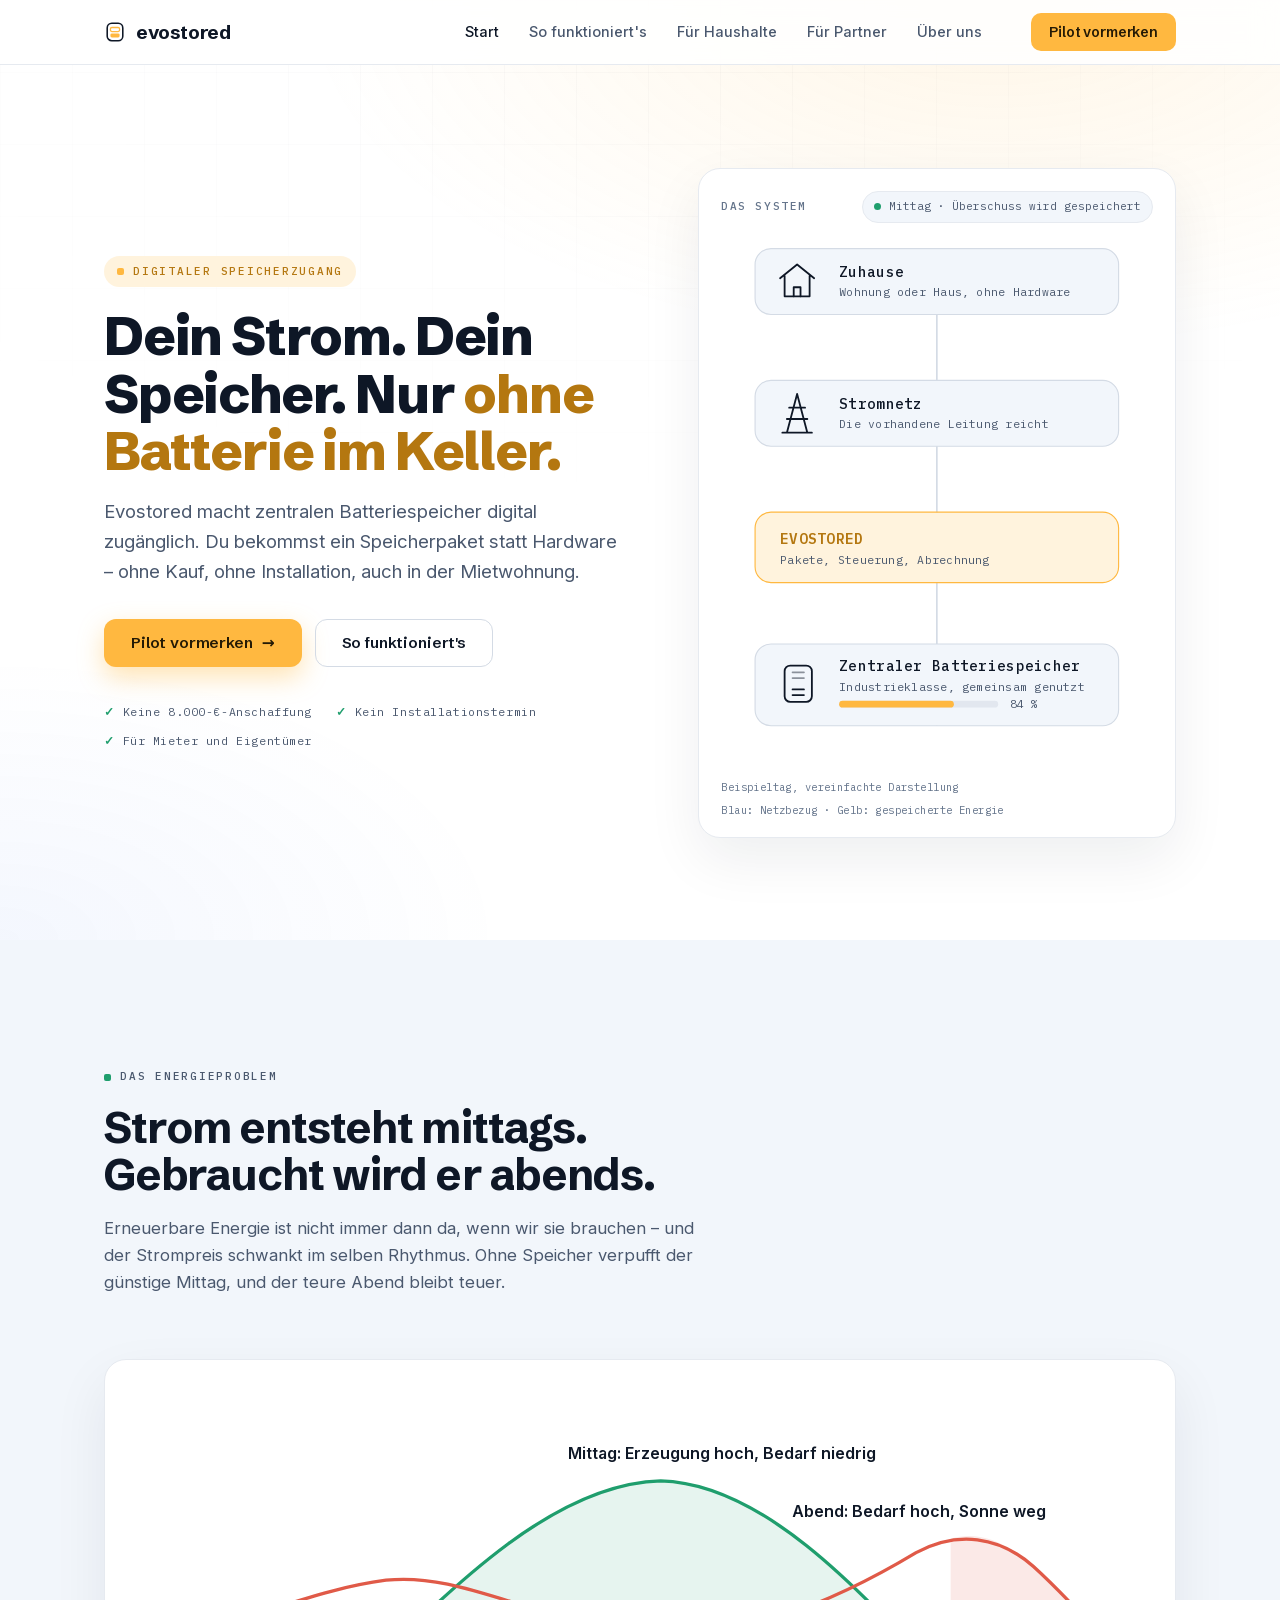
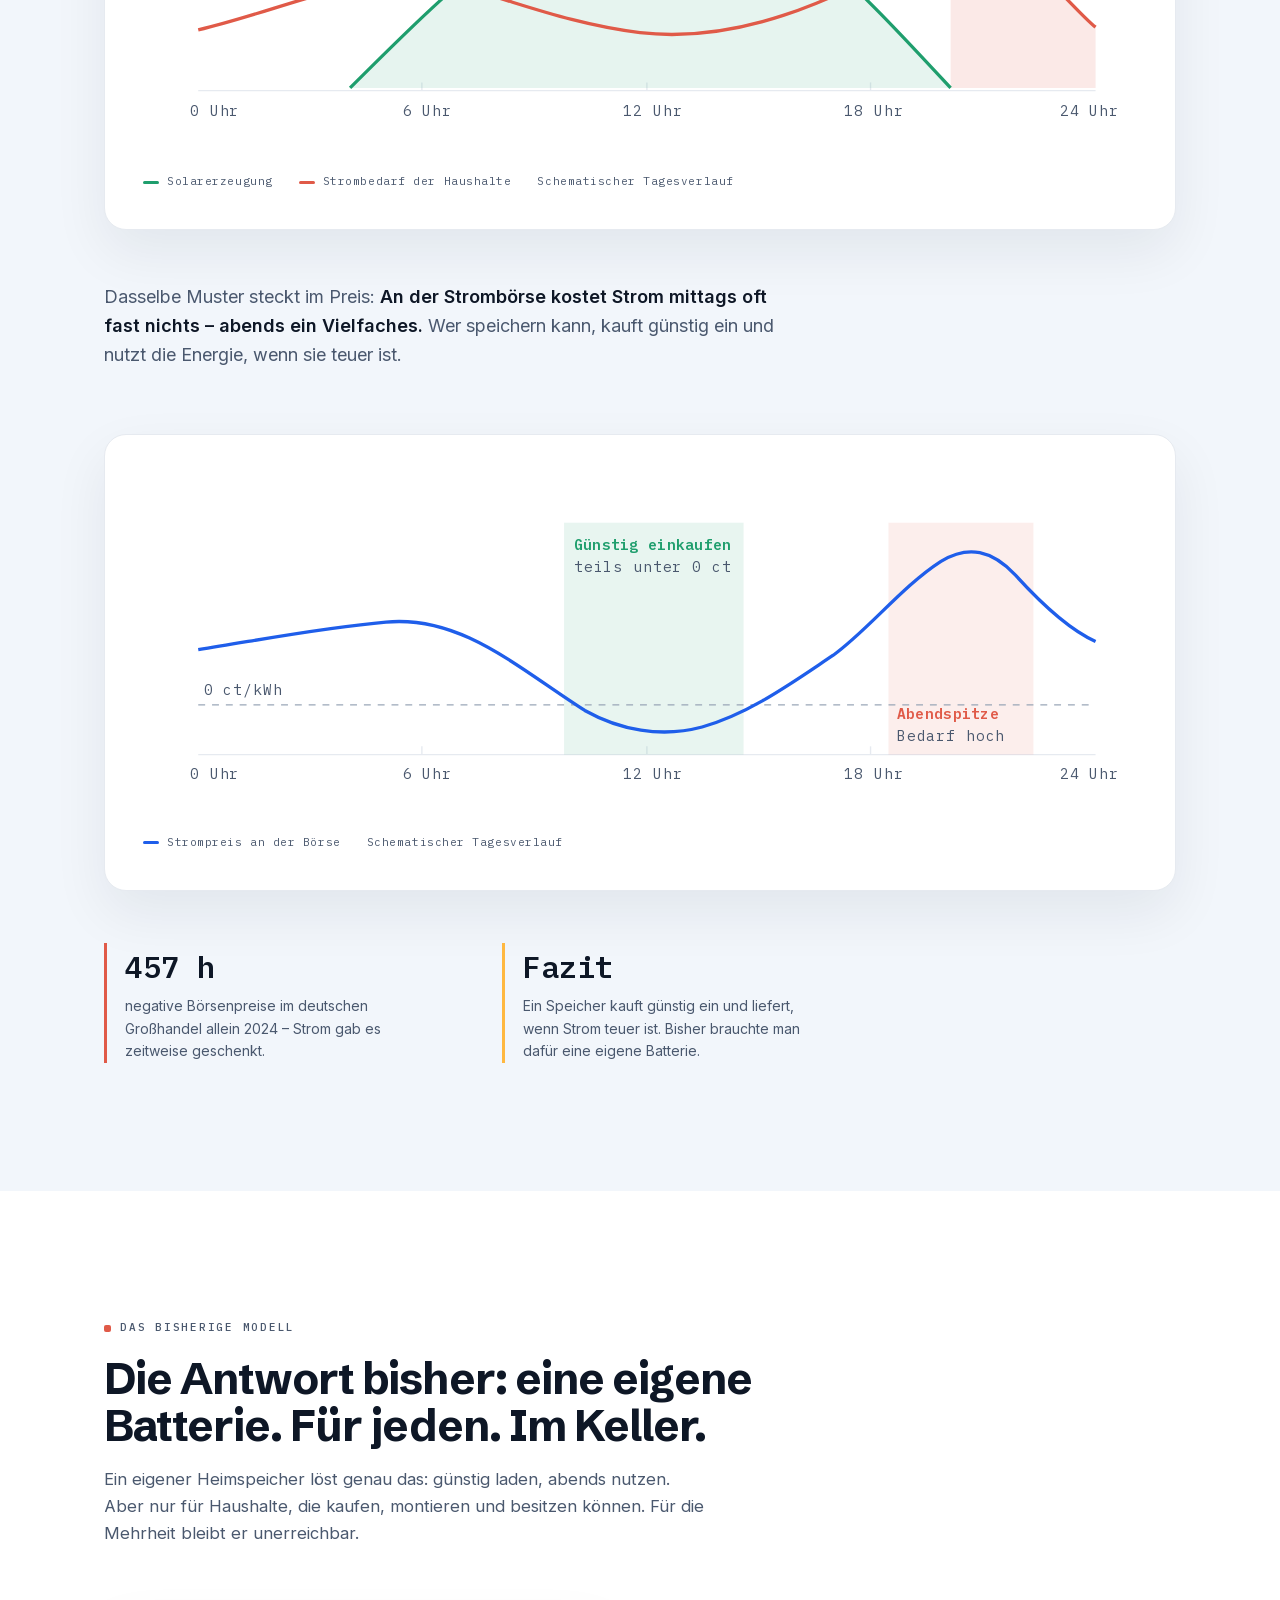
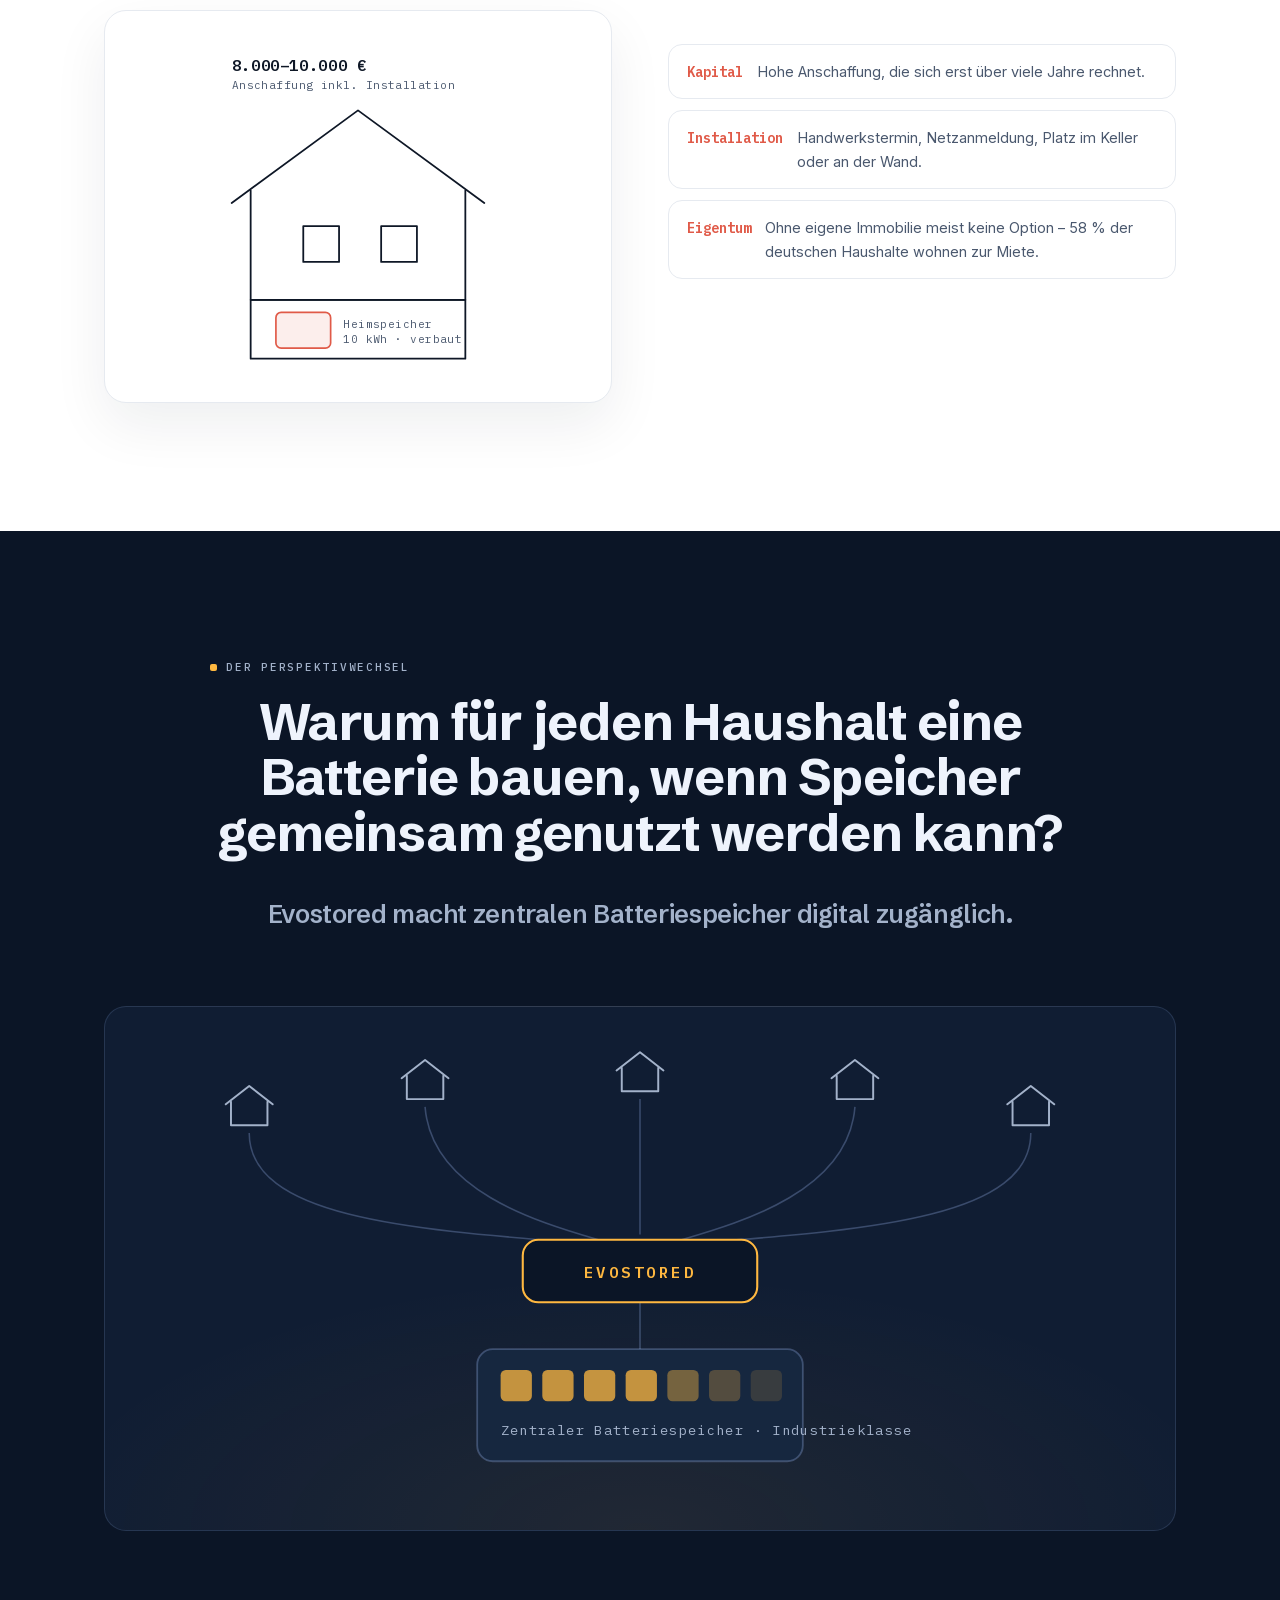
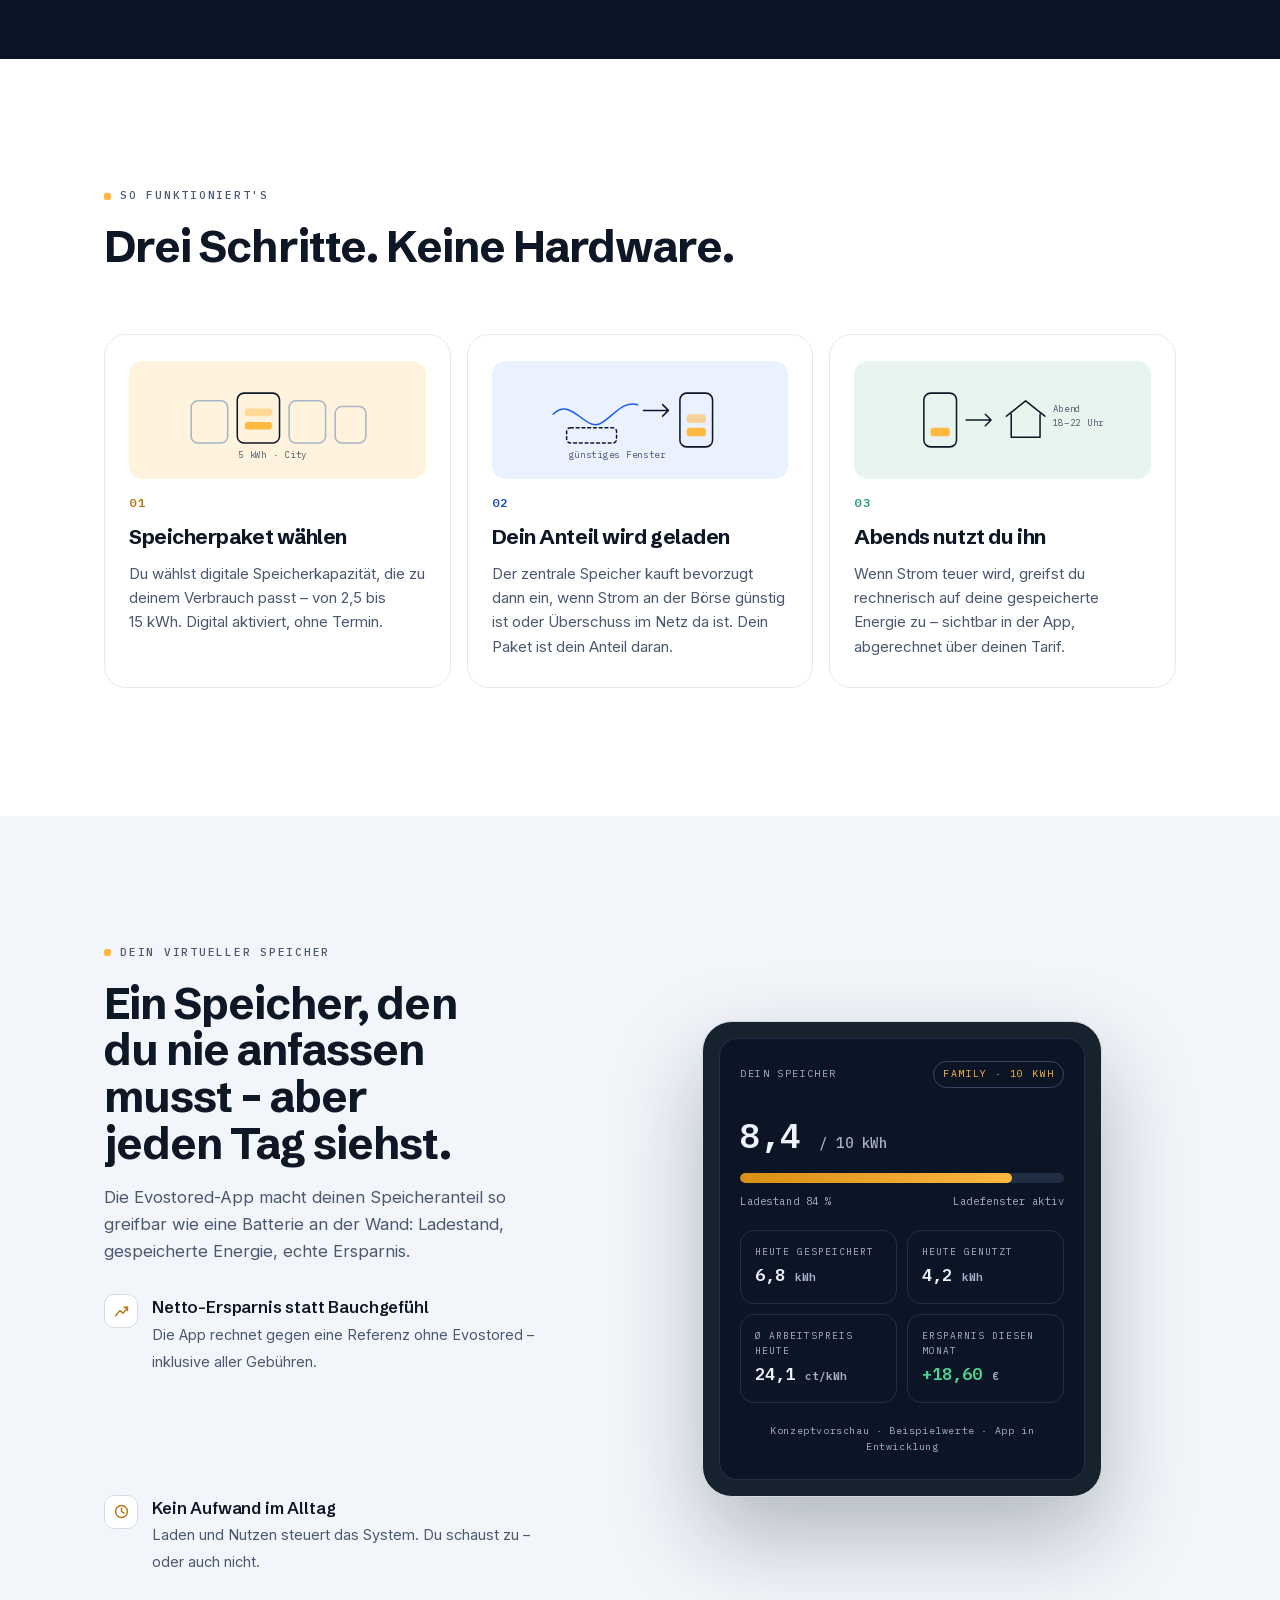
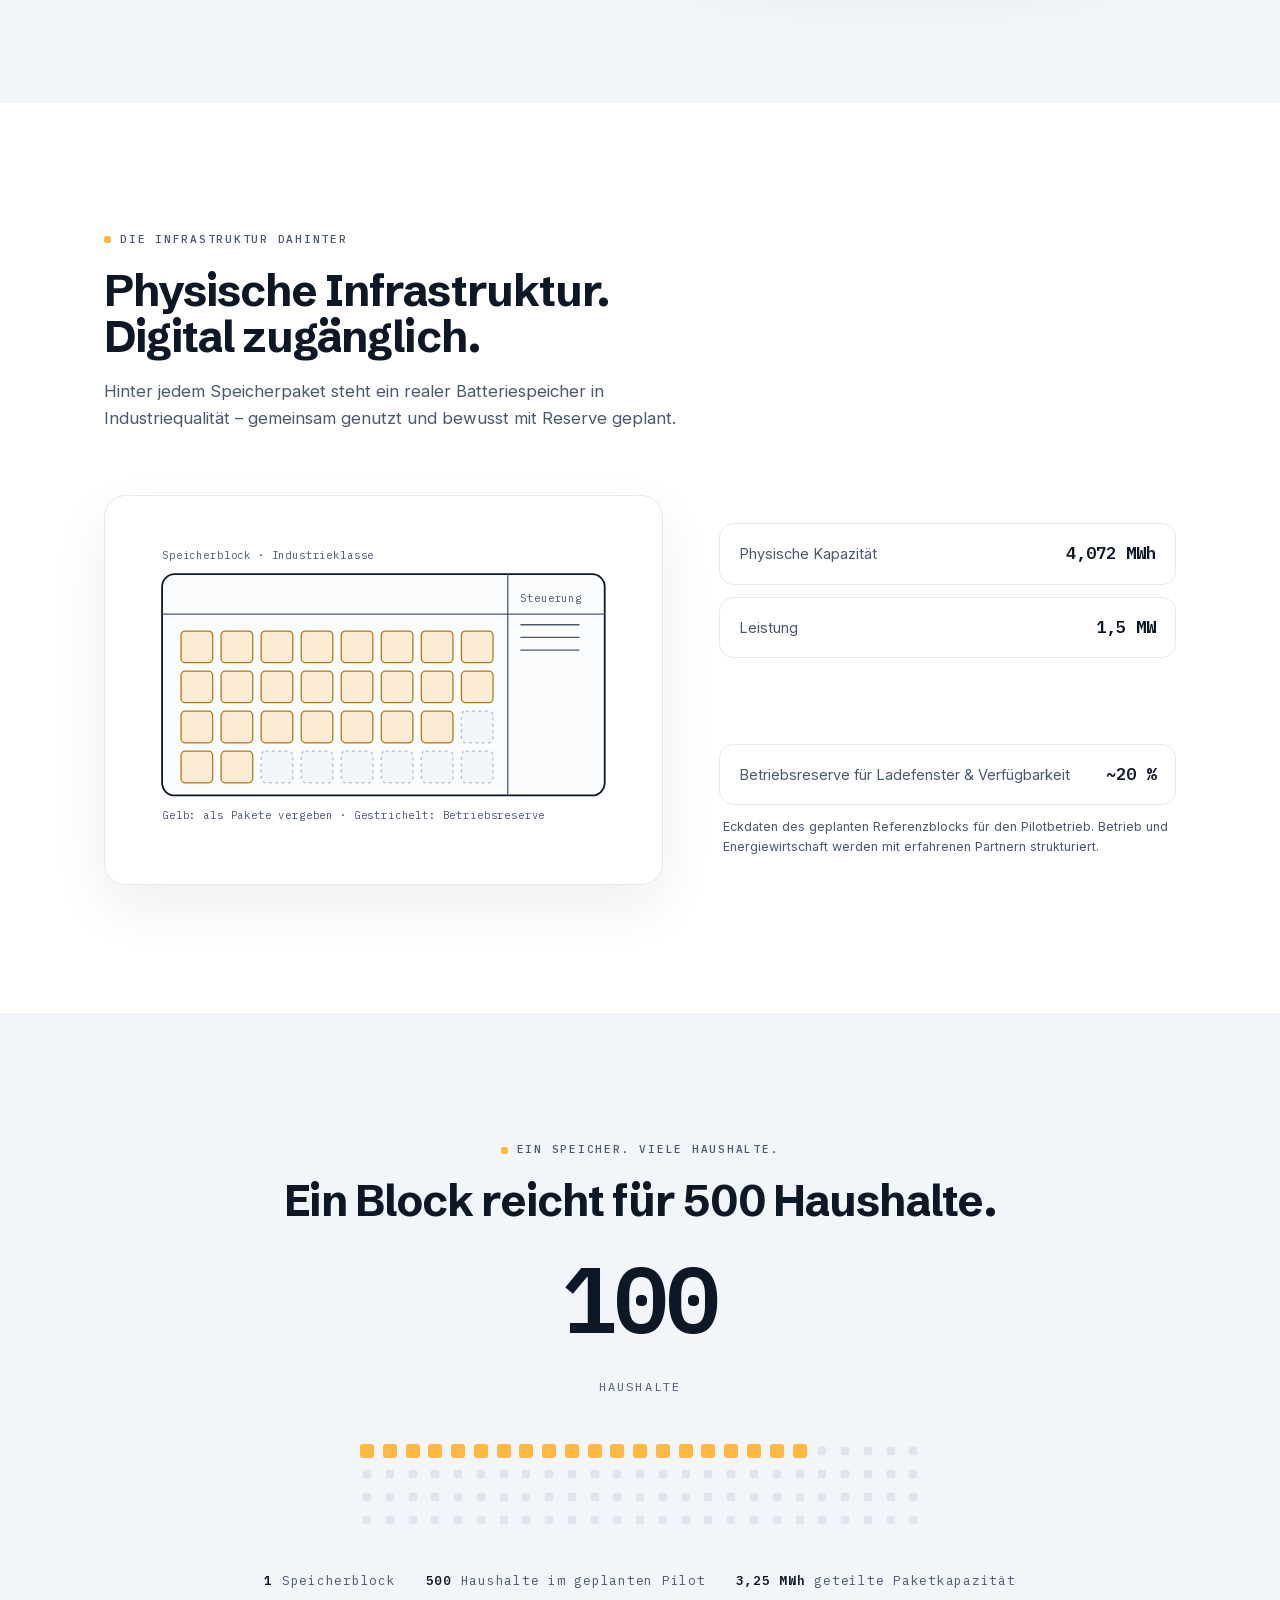
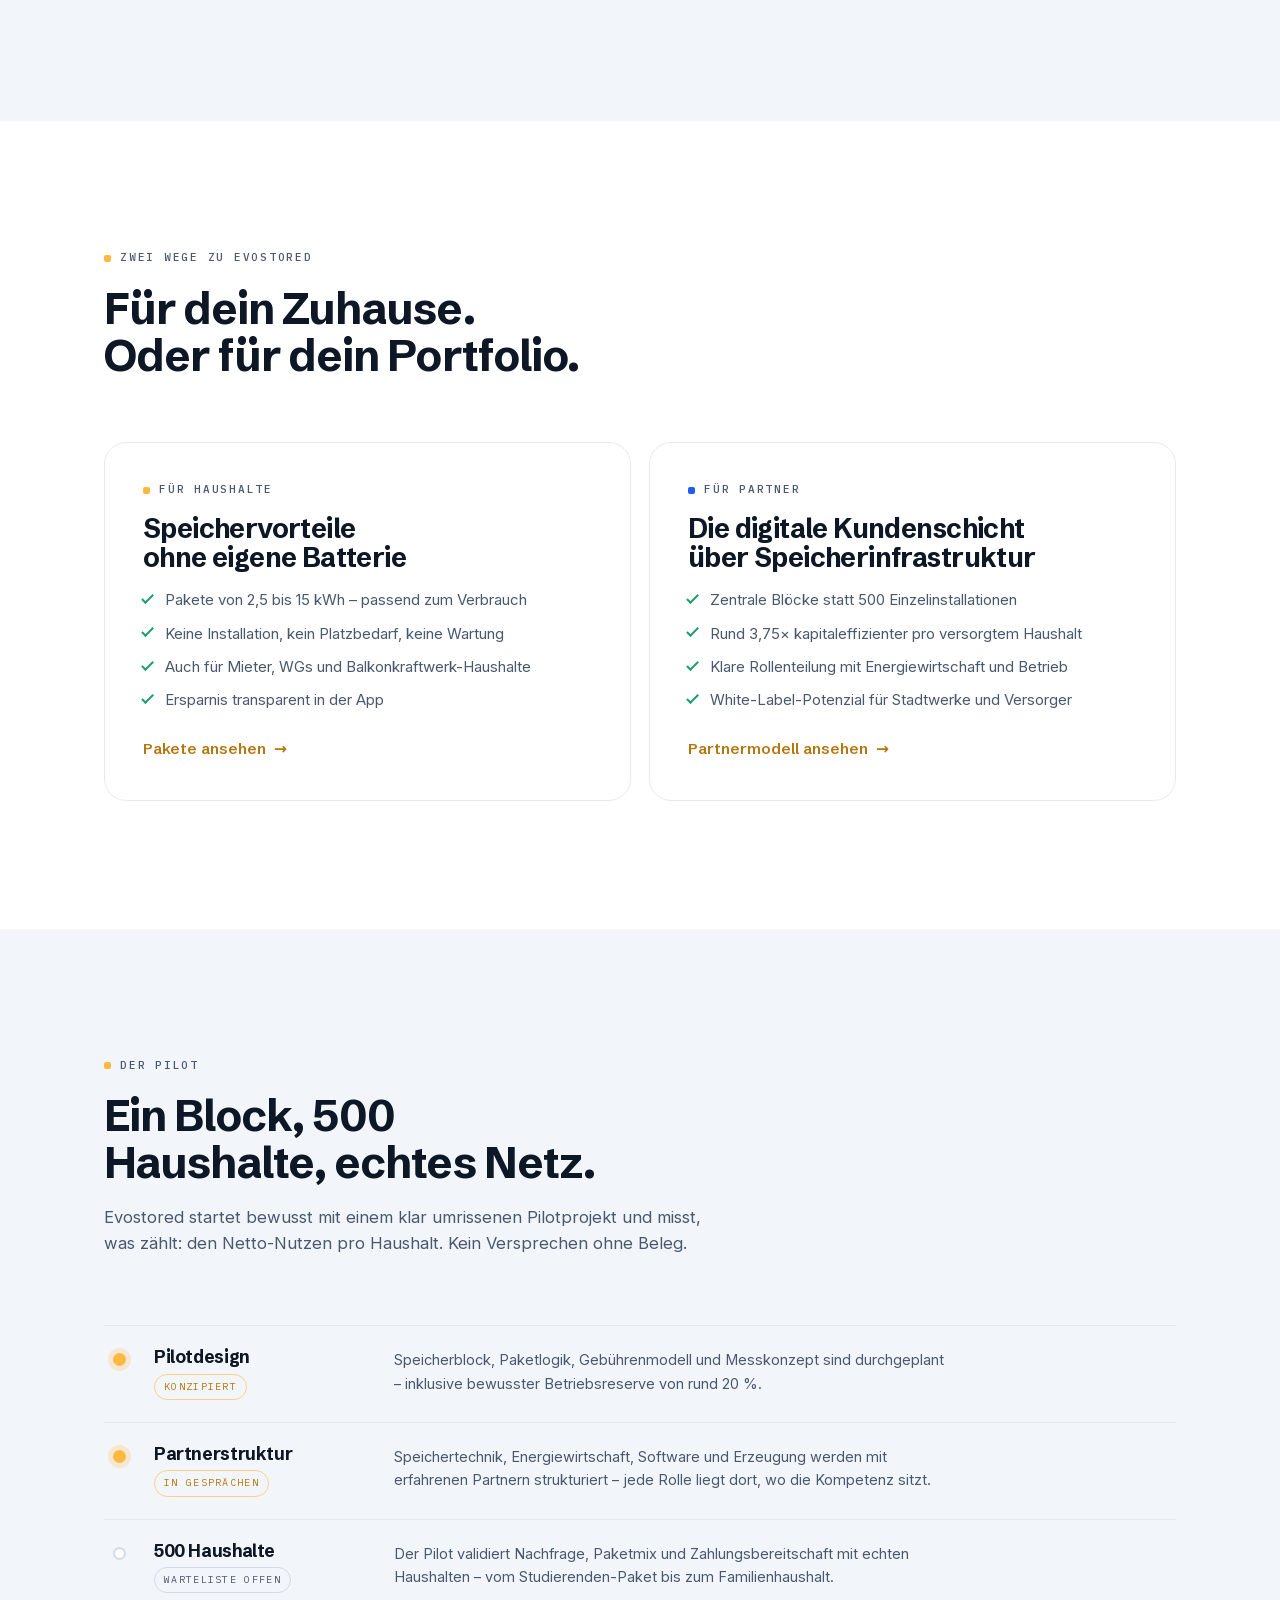
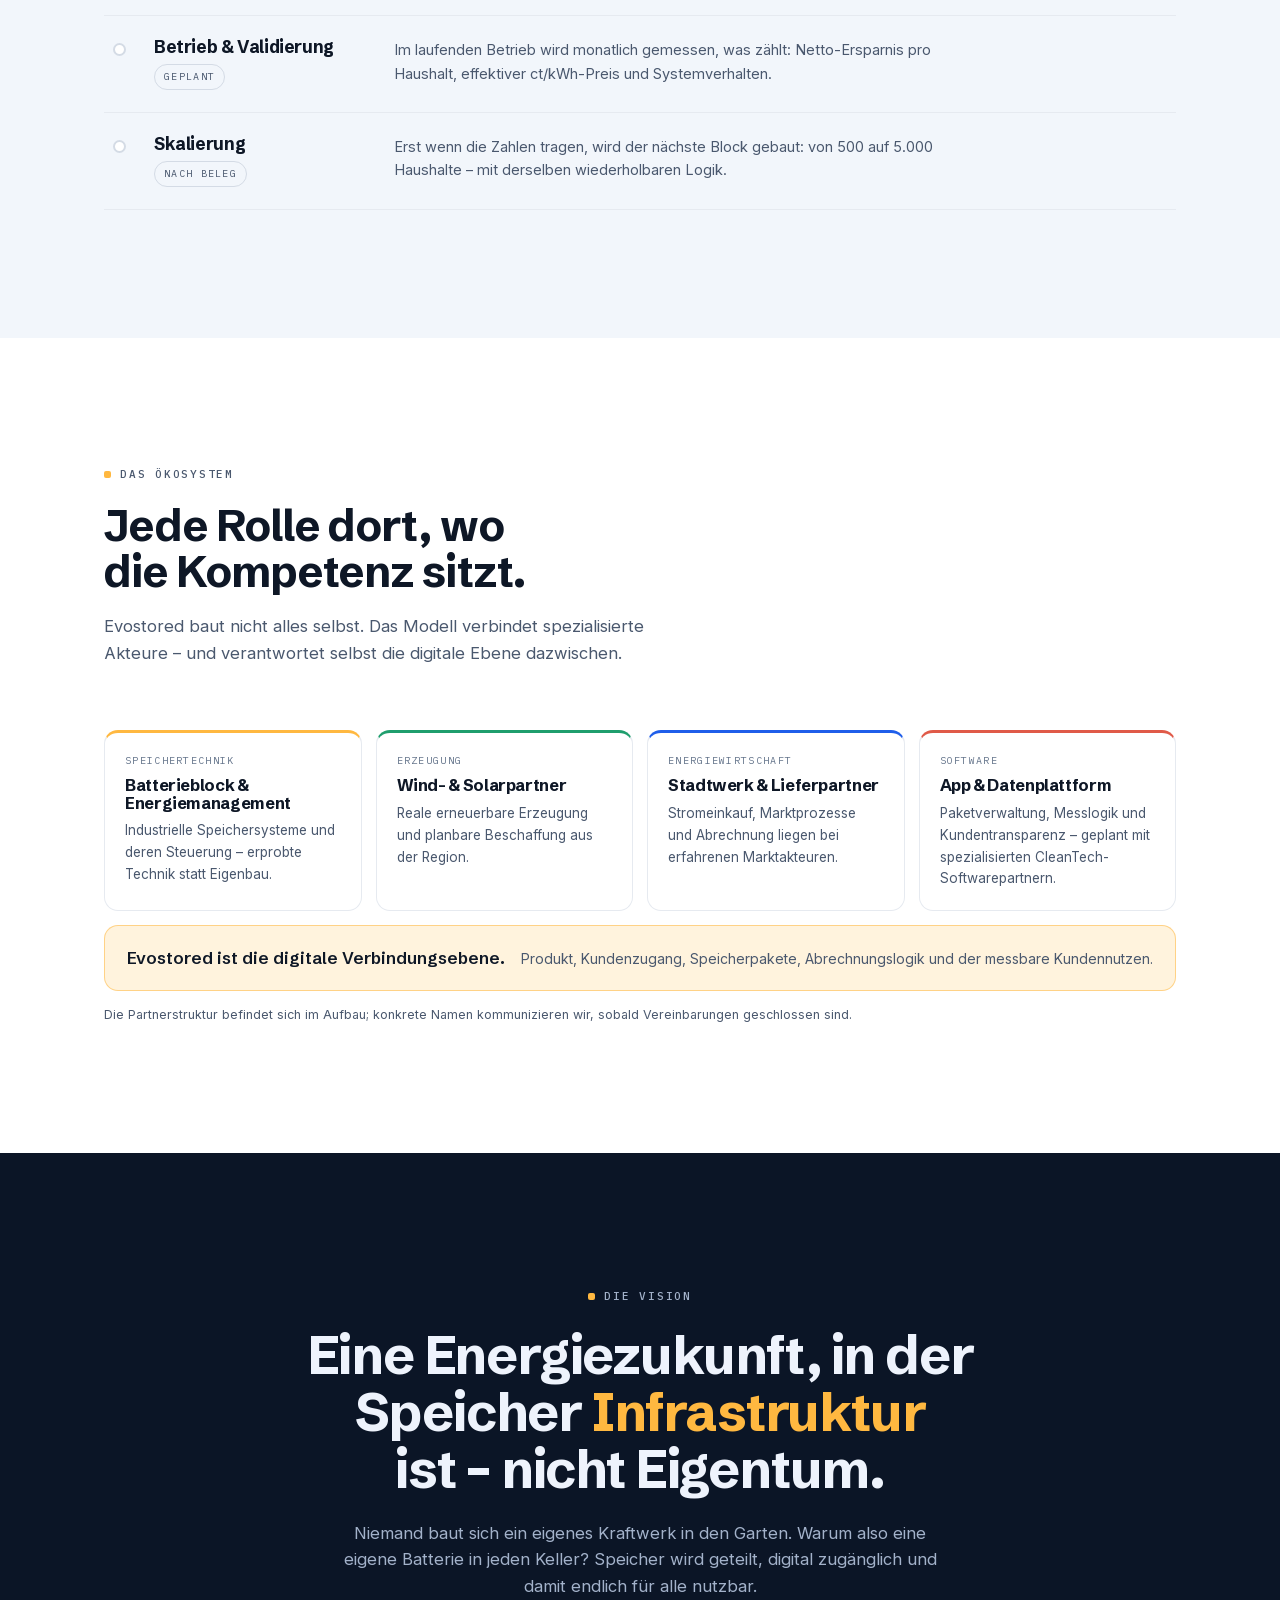
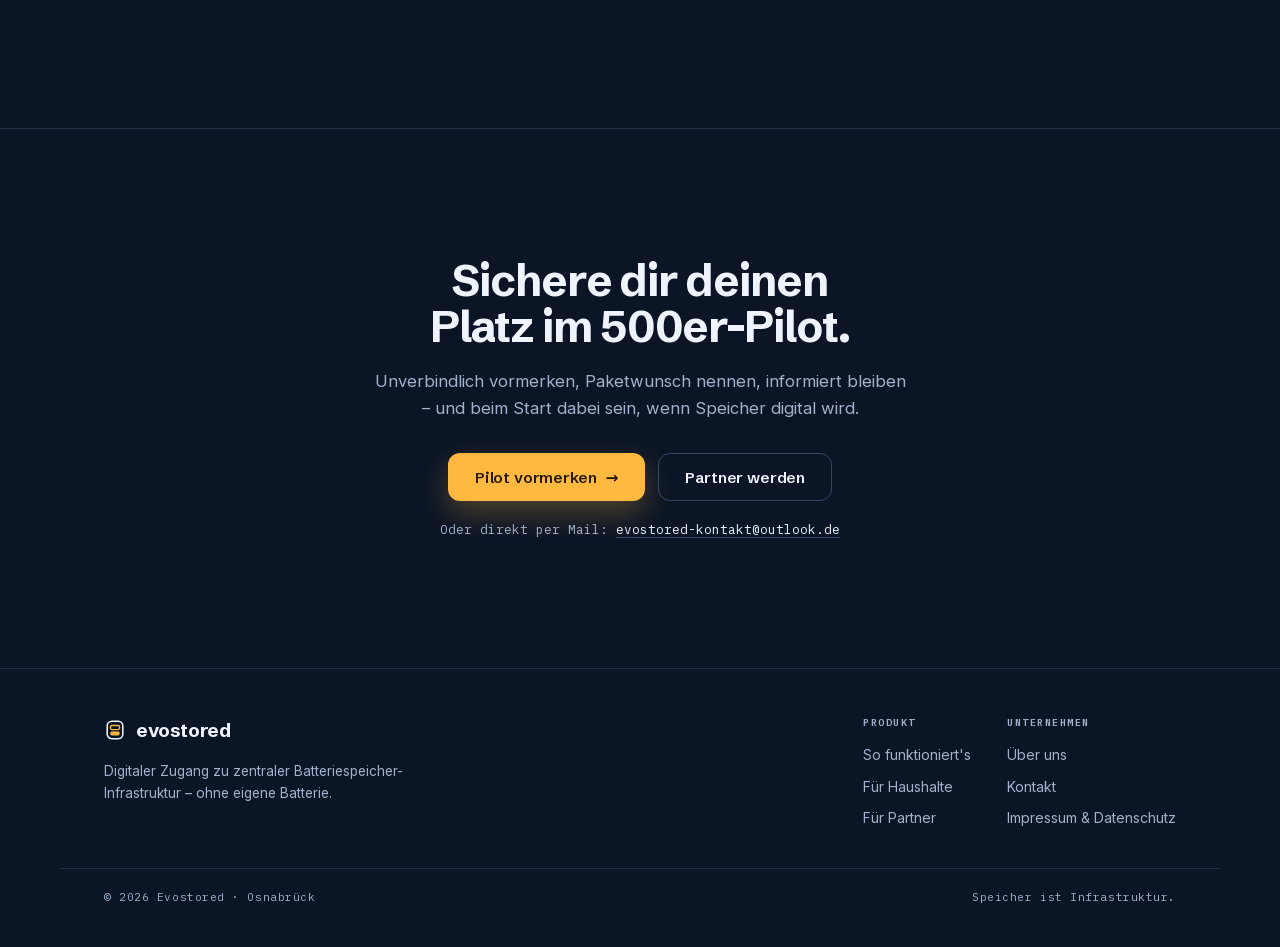
==== commit 87975ab9: "Amber als Markenfarbe + Börsen-Argument - Aktionsfarbe von Blau auf Amber gedreht (Buttons, Akzente," ====
--- a/index.html
+++ b/index.html
@@ -21,8 +21,8 @@
       <a class="brand" href="index.html" aria-label="Evostored – Startseite">
         <svg viewBox="0 0 24 24" aria-hidden="true">
           <rect x="3.5" y="2.5" width="17" height="19" rx="5" fill="none" stroke="#0e1726" stroke-width="1.7"/>
-          <rect x="7" y="13.5" width="10" height="4.4" rx="1.6" fill="#1f5eea"/>
-          <rect x="7" y="7.1" width="10" height="4.4" rx="1.6" fill="none" stroke="#1f5eea" stroke-width="1.4"/>
+          <rect x="7" y="13.5" width="10" height="4.4" rx="1.6" fill="#ffb840"/>
+          <rect x="7" y="7.1" width="10" height="4.4" rx="1.6" fill="none" stroke="#ffb840" stroke-width="1.4"/>
         </svg>
         evostored
       </a>
@@ -147,7 +147,7 @@
         <div class="section-head rv">
           <span class="kicker k-pv">Das Energieproblem</span>
           <h2>Strom entsteht mittags. Gebraucht wird er abends.</h2>
-          <p>Erneuerbare Energie ist nicht immer dann verfügbar, wenn wir sie brauchen. Ohne Speicher verpufft der Überschuss vom Mittag – und der Abend bleibt teuer.</p>
+          <p>Erneuerbare Energie ist nicht immer dann da, wenn wir sie brauchen – und der Strompreis schwankt im selben Rhythmus. Ohne Speicher verpufft der günstige Mittag, und der teure Abend bleibt teuer.</p>
         </div>
 
         <figure class="daychart-card chart-draw rv rv-2" aria-label="Typischer Tagesverlauf: Solarerzeugung erreicht ihren Höhepunkt mittags, der Strombedarf abends">
@@ -180,14 +180,46 @@
           </figcaption>
         </figure>
 
+        <p class="section-bridge rv rv-2">Dasselbe Muster steckt im Preis: <strong>An der Strombörse kostet Strom mittags oft fast nichts – abends ein Vielfaches.</strong> Wer speichern kann, kauft günstig ein und nutzt die Energie, wenn sie teuer ist.</p>
+
+        <figure class="daychart-card chart-draw rv rv-2" aria-label="Schematischer Verlauf des Börsenstrompreises: mittags günstig bis negativ, abends teuer">
+          <svg class="daychart-svg price-svg" viewBox="0 0 720 250" role="img" aria-hidden="true">
+            <line class="axis" x1="40" y1="204" x2="690" y2="204" />
+            <line class="axis" x1="202" y1="204" x2="202" y2="198" />
+            <line class="axis" x1="365" y1="204" x2="365" y2="198" />
+            <line class="axis" x1="527" y1="204" x2="527" y2="198" />
+            <text x="34" y="222">0 Uhr</text>
+            <text x="188" y="222">6 Uhr</text>
+            <text x="348" y="222">12 Uhr</text>
+            <text x="508" y="222">18 Uhr</text>
+            <text x="664" y="222">24 Uhr</text>
+
+            <rect class="band-cheap" x="305" y="36" width="130" height="168" />
+            <rect class="band-dear" x="540" y="36" width="105" height="168" />
+            <line class="zero-line" x1="40" y1="168" x2="690" y2="168" />
+            <text x="44" y="161">0 ct/kWh</text>
+
+            <path class="curve-price" d="M40 128 C90 120 130 112 176 108 C230 103 270 140 320 172 C345 186 375 192 405 184 C440 174 470 152 500 132 C525 114 550 82 578 64 C598 52 615 56 632 74 C652 96 672 114 690 122" />
+
+            <text class="band-label-cheap" x="312" y="56">Günstig einkaufen</text>
+            <text x="312" y="72">teils unter 0 ct</text>
+            <text class="band-label-dear" x="546" y="178">Abendspitze</text>
+            <text x="546" y="194">Bedarf hoch</text>
+          </svg>
+          <figcaption class="daychart-legend">
+            <span><i class="l-price"></i>Strompreis an der Börse</span>
+            <span>Schematischer Tagesverlauf</span>
+          </figcaption>
+        </figure>
+
         <div class="fact-row rv rv-3">
-          <div class="fact">
+          <div class="fact f-load">
             <strong>457 h</strong>
-            <span>negative Strompreise im deutschen Großhandel allein 2024 – Überschuss, den kaum jemand nutzt.</span>
-          </div>
-          <div class="fact">
+            <span>negative Börsenpreise im deutschen Großhandel allein 2024 – Strom gab es zeitweise geschenkt.</span>
+          </div>
+          <div class="fact f-cell">
             <strong>Fazit</strong>
-            <span>Energie muss nicht nur erzeugt werden. Sie muss zur richtigen Zeit verfügbar sein.</span>
+            <span>Ein Speicher kauft günstig ein und liefert, wenn Strom teuer ist. Bisher brauchte man dafür eine eigene Batterie.</span>
           </div>
         </div>
       </div>
@@ -199,7 +231,7 @@
         <div class="section-head rv">
           <span class="kicker k-load">Das bisherige Modell</span>
           <h2>Die Antwort bisher: eine eigene Batterie. Für jeden. Im Keller.</h2>
-          <p>Ein Heimspeicher löst das Zeitproblem – aber nur für Haushalte, die kaufen, montieren und besitzen können. Für die Mehrheit bleibt er unerreichbar.</p>
+          <p>Ein eigener Heimspeicher löst genau das: günstig laden, abends nutzen. Aber nur für Haushalte, die kaufen, montieren und besitzen können. Für die Mehrheit bleibt er unerreichbar.</p>
         </div>
 
         <div class="oldway">
@@ -314,7 +346,7 @@
               </svg>
             </div>
             <h3>Dein Anteil wird geladen</h3>
-            <p>Der zentrale Speicher lädt bevorzugt dann, wenn Strom günstig ist oder im Überschuss da ist. Dein Paket ist dein Anteil daran.</p>
+            <p>Der zentrale Speicher kauft bevorzugt dann ein, wenn Strom an der Börse günstig ist oder Überschuss im Netz da ist. Dein Paket ist dein Anteil daran.</p>
           </article>
 
           <article class="step-card rv rv-3">
@@ -475,7 +507,7 @@
             <span class="path-link">Pakete ansehen</span>
           </a>
           <a class="path-card rv rv-2" href="partner.html">
-            <span class="kicker">Für Partner</span>
+            <span class="kicker k-blue">Für Partner</span>
             <h3>Die digitale Kundenschicht über Speicherinfrastruktur</h3>
             <ul>
               <li>Zentrale Blöcke statt 500 Einzelinstallationen</li>
@@ -553,10 +585,10 @@
         </div>
 
         <div class="eco-grid">
-          <div class="eco-card rv"><small>Speichertechnik</small><h3>Batterieblock &amp; Energiemanagement</h3><p>Industrielle Speichersysteme und deren Steuerung – erprobte Technik statt Eigenbau.</p></div>
-          <div class="eco-card rv rv-2"><small>Erzeugung</small><h3>Wind- &amp; Solarpartner</h3><p>Reale erneuerbare Erzeugung und planbare Beschaffung aus der Region.</p></div>
-          <div class="eco-card rv rv-3"><small>Energiewirtschaft</small><h3>Stadtwerk &amp; Lieferpartner</h3><p>Stromeinkauf, Marktprozesse und Abrechnung liegen bei erfahrenen Marktakteuren.</p></div>
-          <div class="eco-card rv rv-4"><small>Software</small><h3>App &amp; Datenplattform</h3><p>Paketverwaltung, Messlogik und Kundentransparenz – geplant mit spezialisierten CleanTech-Softwarepartnern.</p></div>
+          <div class="eco-card e-cell rv"><small>Speichertechnik</small><h3>Batterieblock &amp; Energiemanagement</h3><p>Industrielle Speichersysteme und deren Steuerung – erprobte Technik statt Eigenbau.</p></div>
+          <div class="eco-card e-pv rv rv-2"><small>Erzeugung</small><h3>Wind- &amp; Solarpartner</h3><p>Reale erneuerbare Erzeugung und planbare Beschaffung aus der Region.</p></div>
+          <div class="eco-card e-blue rv rv-3"><small>Energiewirtschaft</small><h3>Stadtwerk &amp; Lieferpartner</h3><p>Stromeinkauf, Marktprozesse und Abrechnung liegen bei erfahrenen Marktakteuren.</p></div>
+          <div class="eco-card e-load rv rv-4"><small>Software</small><h3>App &amp; Datenplattform</h3><p>Paketverwaltung, Messlogik und Kundentransparenz – geplant mit spezialisierten CleanTech-Softwarepartnern.</p></div>
         </div>
         <div class="eco-center rv rv-3">
           <strong>Evostored ist die digitale Verbindungsebene.</strong>
@@ -594,8 +626,8 @@
         <a class="brand" href="index.html">
           <svg viewBox="0 0 24 24" aria-hidden="true">
             <rect x="3.5" y="2.5" width="17" height="19" rx="5" fill="none" stroke="#eef3fc" stroke-width="1.7"/>
-            <rect x="7" y="13.5" width="10" height="4.4" rx="1.6" fill="#4d8dff"/>
-            <rect x="7" y="7.1" width="10" height="4.4" rx="1.6" fill="none" stroke="#4d8dff" stroke-width="1.4"/>
+            <rect x="7" y="13.5" width="10" height="4.4" rx="1.6" fill="#ffb840"/>
+            <rect x="7" y="7.1" width="10" height="4.4" rx="1.6" fill="none" stroke="#ffb840" stroke-width="1.4"/>
           </svg>
           evostored
         </a>
--- a/styles.css
+++ b/styles.css
@@ -46,7 +46,7 @@
 :root {
   /* Helle Flächen */
   --paper: #ffffff;
-  --cloud: #f5f7fa;
+  --cloud: #f2f6fb;
   --line: #e6eaf0;
   --line-strong: #d4dbe5;
 
@@ -55,7 +55,13 @@
   --ink-soft: #4a586e;
   --faint: #64748b;
 
-  /* Aktionsfarbe */
+  /* Aktionsfarbe: Amber (Bernstein) – die Evostored-Markenfarbe */
+  --amber: #ffb840;
+  --amber-deep: #b47710;
+  --amber-soft: #fff3dd;
+  --amber-ink: #241a05;
+
+  /* Blau nur als Diagramm-Semantik (Netz / Strombörse) */
   --blue: #1f5eea;
   --blue-deep: #1848c4;
   --blue-soft: #eaf1ff;
@@ -113,12 +119,12 @@
 ul, ol { list-style: none; }
 strong { font-weight: 600; }
 
-::selection { background: rgba(31, 94, 234, 0.18); }
+::selection { background: rgba(255, 184, 64, 0.35); }
 
 a:focus-visible,
 button:focus-visible,
 summary:focus-visible {
-  outline: 2px solid var(--blue);
+  outline: 2px solid var(--amber-deep);
   outline-offset: 3px;
   border-radius: 4px;
 }
@@ -130,7 +136,7 @@
   text-underline-offset: 2px;
   transition: color 0.16s var(--ease);
 }
-.text-link:hover { color: var(--blue); }
+.text-link:hover { color: var(--amber-deep); }
 
 /* ------------------------------------------------ Typo-Rollen */
 .kicker {
@@ -149,9 +155,10 @@
   width: 7px;
   height: 7px;
   border-radius: 2px;
-  background: var(--blue);
+  background: var(--amber);
   flex: 0 0 auto;
 }
+.kicker.k-blue::before { background: var(--blue); }
 .kicker.k-cell::before { background: var(--cell); }
 .kicker.k-pv::before { background: var(--pv); }
 .kicker.k-load::before { background: var(--load); }
@@ -199,8 +206,8 @@
     border-color 0.18s var(--ease), color 0.18s var(--ease), box-shadow 0.18s var(--ease);
 }
 .btn:active { transform: translateY(1px); }
-.btn-primary { background: var(--blue); color: #ffffff; box-shadow: 0 10px 26px rgba(31, 94, 234, 0.22); }
-.btn-primary:hover { background: var(--blue-deep); }
+.btn-primary { background: var(--amber); color: var(--amber-ink); box-shadow: 0 10px 26px rgba(255, 184, 64, 0.4); }
+.btn-primary:hover { background: #ffc766; }
 .btn-ghost { border-color: var(--line-strong); color: var(--ink); }
 .btn-ghost:hover { border-color: var(--ink-soft); background: var(--cloud); }
 .btn-arrow::after { content: "→"; font-family: var(--body); transition: transform 0.18s var(--ease); }
@@ -296,7 +303,8 @@
   position: relative;
   padding-block: clamp(120px, 14vw, 168px) clamp(64px, 8vw, 104px);
   background:
-    radial-gradient(80% 55% at 78% 0%, rgba(31, 94, 234, 0.07), transparent 68%),
+    radial-gradient(80% 55% at 78% 0%, rgba(255, 184, 64, 0.12), transparent 68%),
+    radial-gradient(55% 42% at 0% 100%, rgba(31, 94, 234, 0.05), transparent 72%),
     var(--paper);
   overflow: hidden;
 }
@@ -319,6 +327,12 @@
   gap: clamp(40px, 6vw, 84px);
   align-items: center;
 }
+.hero .kicker {
+  background: var(--amber-soft);
+  color: var(--amber-deep);
+  padding: 7px 13px;
+  border-radius: 99px;
+}
 .hero-copy h1 {
   font-size: clamp(34px, 4.4vw, 54px);
   font-weight: 800;
@@ -327,7 +341,7 @@
 }
 .hero-copy h1 em {
   font-style: normal;
-  color: var(--blue);
+  color: var(--amber-deep);
 }
 .hero-copy > p {
   font-size: clamp(16.5px, 1.5vw, 18.5px);
@@ -393,12 +407,12 @@
 .flow-svg text { font-family: var(--mono); letter-spacing: 0.02em; }
 
 .fs-node { fill: var(--cloud); stroke: var(--line-strong); }
-.fs-node-core { fill: var(--blue-soft); stroke: var(--blue); }
+.fs-node-core { fill: var(--amber-soft); stroke: var(--cell); }
 .fs-icon { stroke: var(--ink); fill: none; stroke-width: 1.6; stroke-linecap: round; stroke-linejoin: round; }
 .fs-label { fill: var(--ink); font-size: 12.5px; font-weight: 500; }
 .fs-sub { fill: var(--ink-soft); font-size: 10px; }
 .fs-line { stroke: var(--line-strong); stroke-width: 1.5; fill: none; }
-.fs-core-word { fill: var(--blue-deep); font-size: 12.5px; font-weight: 600; letter-spacing: 0.2em; }
+.fs-core-word { fill: var(--amber-deep); font-size: 12.5px; font-weight: 600; letter-spacing: 0.2em; }
 
 .fs-soc-track { fill: #e2e7ef; }
 .fs-soc-fill { fill: var(--cell); transition: width 1.1s var(--ease); }
@@ -459,12 +473,13 @@
 .daychart-svg text { font-family: var(--mono); font-size: 10.5px; fill: var(--ink-soft); letter-spacing: 0.06em; }
 .daychart-svg .anno { font-size: 11.5px; font-weight: 600; fill: var(--ink); letter-spacing: 0; font-family: var(--body); }
 .js .chart-draw .curve-pv,
+.js .chart-draw .curve-price,
 .js .chart-draw .curve-load {
   stroke-dasharray: 900;
   stroke-dashoffset: 900;
   transition: stroke-dashoffset 1.6s var(--ease);
 }
-.js .chart-draw.is-in .curve-pv { stroke-dashoffset: 0; }
+.js .chart-draw.is-in .curve-pv, .js .chart-draw.is-in .curve-price { stroke-dashoffset: 0; }
 .js .chart-draw.is-in .curve-load { stroke-dashoffset: 0; transition-delay: 0.35s; }
 .daychart-legend {
   display: flex;
@@ -480,6 +495,22 @@
 .daychart-legend i { width: 16px; height: 3px; border-radius: 2px; }
 .daychart-legend .l-pv { background: var(--pv); }
 .daychart-legend .l-load { background: var(--load); }
+.daychart-legend .l-price { background: var(--blue); }
+
+.section-bridge {
+  margin-top: clamp(34px, 5vw, 52px);
+  font-size: clamp(16.5px, 1.5vw, 18px);
+  color: var(--ink-soft);
+  max-width: 62ch;
+}
+.section-bridge strong { color: var(--ink); }
+
+.price-svg .curve-price { stroke: var(--blue); stroke-width: 2.4; fill: none; }
+.price-svg .zero-line { stroke: #9aa7b8; stroke-width: 1; stroke-dasharray: 5 5; }
+.price-svg .band-cheap { fill: rgba(31, 158, 109, 0.1); }
+.price-svg .band-dear { fill: rgba(224, 90, 72, 0.1); }
+.price-svg .band-label-cheap { fill: var(--pv); font-weight: 600; letter-spacing: 0.02em; }
+.price-svg .band-label-dear { fill: var(--load); font-weight: 600; letter-spacing: 0.02em; }
 
 .fact-row {
   margin-top: clamp(34px, 5vw, 52px);
@@ -489,11 +520,15 @@
   max-width: 780px;
 }
 .fact {
-  border-left: 2px solid var(--line-strong);
+  border-left: 3px solid var(--line-strong);
   padding-left: 18px;
   display: grid;
   gap: 4px;
 }
+.fact.f-load { border-color: var(--load); }
+.fact.f-cell { border-color: var(--cell); }
+.fact.f-pv { border-color: var(--pv); }
+.fact.f-blue { border-color: var(--blue); }
 .fact strong {
   font-family: var(--mono);
   font-size: clamp(22px, 2.6vw, 30px);
@@ -601,8 +636,13 @@
   font-size: 12px;
   font-weight: 600;
   letter-spacing: 0.14em;
-  color: var(--blue);
-}
+  color: var(--amber-deep);
+}
+.step-card:nth-child(2)::before { color: var(--blue-deep); }
+.step-card:nth-child(3)::before { color: var(--pv); }
+.step-card:nth-child(1) .step-visual { background: var(--amber-soft); }
+.step-card:nth-child(2) .step-visual { background: var(--blue-soft); }
+.step-card:nth-child(3) .step-visual { background: #e7f5ee; }
 .step-card h3 { font-size: 20.5px; }
 .step-card p { font-size: 15px; color: var(--ink-soft); }
 .step-visual {
@@ -637,7 +677,7 @@
   background: var(--paper);
   display: grid;
   place-items: center;
-  color: var(--blue);
+  color: var(--amber-deep);
 }
 .app-point i svg { width: 17px; height: 17px; stroke: currentColor; fill: none; stroke-width: 1.7; stroke-linecap: round; stroke-linejoin: round; }
 .app-point strong { display: block; font-family: var(--display); font-size: 16.5px; letter-spacing: -0.01em; }
@@ -766,7 +806,7 @@
   transition: background 0.5s var(--ease), transform 0.5s var(--ease);
   transform: scale(0.6);
 }
-.dotfield i.on { background: var(--blue); transform: scale(1); }
+.dotfield i.on { background: var(--cell); transform: scale(1); }
 .scale-sum {
   margin-top: clamp(30px, 5vw, 44px);
   display: inline-flex;
@@ -817,8 +857,8 @@
   top: 0.52em;
   width: 12px;
   height: 6px;
-  border-left: 2px solid var(--blue);
-  border-bottom: 2px solid var(--blue);
+  border-left: 2px solid var(--pv);
+  border-bottom: 2px solid var(--pv);
   transform: rotate(-45deg) translateY(-2px);
 }
 .path-link {
@@ -827,7 +867,7 @@
   font-family: var(--display);
   font-weight: 600;
   font-size: 15.5px;
-  color: var(--blue-deep);
+  color: var(--amber-deep);
   display: inline-flex;
   align-items: center;
   gap: 8px;
@@ -855,7 +895,7 @@
   margin-top: 5px;
   background: var(--paper);
 }
-.milestone.is-active .milestone-dot i { border-color: var(--blue); background: var(--blue); box-shadow: 0 0 0 5px rgba(31, 94, 234, 0.14); }
+.milestone.is-active .milestone-dot i { border-color: var(--cell); background: var(--cell); box-shadow: 0 0 0 5px rgba(255, 184, 64, 0.22); }
 .milestone h3 { font-size: 17.5px; }
 .milestone-status {
   margin-top: 7px;
@@ -869,7 +909,7 @@
   padding: 4px 9px;
   color: var(--ink-soft);
 }
-.milestone.is-active .milestone-status { color: var(--blue-deep); border-color: rgba(31, 94, 234, 0.4); }
+.milestone.is-active .milestone-status { color: var(--amber-deep); border-color: rgba(255, 184, 64, 0.6); }
 .milestone p { font-size: 14.5px; color: var(--ink-soft); max-width: 62ch; }
 
 /* ------------------------------------------------ Ökosystem */
@@ -881,6 +921,7 @@
 }
 .eco-card {
   border: 1px solid var(--line);
+  border-top: 3px solid var(--eco, var(--line-strong));
   border-radius: var(--r-md);
   background: var(--paper);
   padding: 20px;
@@ -888,20 +929,24 @@
   gap: 8px;
   align-content: start;
 }
+.eco-card.e-cell { --eco: var(--cell); }
+.eco-card.e-pv { --eco: var(--pv); }
+.eco-card.e-blue { --eco: var(--blue); }
+.eco-card.e-load { --eco: var(--load); }
 .eco-card small {
   font-family: var(--mono);
   font-size: 10px;
   letter-spacing: 0.13em;
   text-transform: uppercase;
-  color: var(--blue-deep);
+  color: var(--faint);
 }
 .eco-card h3 { font-size: 16.5px; }
 .eco-card p { font-size: 13.5px; color: var(--ink-soft); }
 .eco-center {
   margin-top: 14px;
-  border: 1px solid rgba(31, 94, 234, 0.35);
+  border: 1px solid rgba(255, 184, 64, 0.55);
   border-radius: var(--r-md);
-  background: var(--blue-soft);
+  background: var(--amber-soft);
   padding: 18px 22px;
   display: flex;
   flex-wrap: wrap;
@@ -927,7 +972,7 @@
 .cta-final h2 { font-size: clamp(28px, 4vw, 44px); max-width: 700px; margin-inline: auto; }
 .cta-final p { max-width: 54ch; margin: 18px auto 0; }
 .cta-final .hero-actions { justify-content: center; margin-top: 32px; }
-.cta-final .btn-primary { box-shadow: 0 12px 30px rgba(31, 94, 234, 0.35); }
+.cta-final .btn-primary { box-shadow: 0 12px 30px rgba(255, 184, 64, 0.28); }
 .cta-mail { margin-top: 20px; font-family: var(--mono); font-size: 12.5px; color: var(--snow-soft); }
 .cta-mail a { color: var(--snow); border-bottom: 1px solid var(--night-line-strong); }
 .cta-mail a:hover { color: var(--cell); border-color: var(--cell); }
@@ -999,7 +1044,7 @@
   align-content: start;
   position: relative;
 }
-.pack.is-featured { border-color: rgba(31, 94, 234, 0.5); box-shadow: 0 20px 50px rgba(31, 94, 234, 0.1); }
+.pack.is-featured { border-color: rgba(215, 143, 20, 0.55); box-shadow: 0 20px 50px rgba(215, 143, 20, 0.12); }
 .pack-flag {
   position: absolute;
   top: -11px;
@@ -1008,8 +1053,8 @@
   font-size: 9.5px;
   letter-spacing: 0.12em;
   text-transform: uppercase;
-  background: var(--blue);
-  color: #ffffff;
+  background: var(--amber);
+  color: var(--amber-ink);
   border-radius: 99px;
   padding: 4px 10px;
   font-weight: 600;
@@ -1066,7 +1111,7 @@
   gap: 16px;
   transition: color 0.16s var(--ease);
 }
-.faq summary:hover { color: var(--blue-deep); }
+.faq summary:hover { color: var(--amber-deep); }
 .faq summary::-webkit-details-marker { display: none; }
 .faq summary::after { content: "+"; font-family: var(--mono); font-size: 19px; color: var(--ink-soft); transition: transform 0.2s var(--ease); }
 .faq details[open] summary::after { transform: rotate(45deg); }
@@ -1140,7 +1185,13 @@
 
 @media (max-width: 1020px) {
   .hero-grid { grid-template-columns: minmax(0, 1fr); }
-  .hero-copy h1 { max-width: 22ch; }
+  .hero .kicker {
+  background: var(--amber-soft);
+  color: var(--amber-deep);
+  padding: 7px 13px;
+  border-radius: 99px;
+}
+.hero-copy h1 { max-width: 22ch; }
   .flow-scene { max-width: 560px; }
   .app-section-grid { grid-template-columns: minmax(0, 1fr); }
   .device { justify-self: start; }
@@ -1172,7 +1223,7 @@
   .nav-open .nav-drawer { opacity: 1; transform: none; pointer-events: auto; }
   .nav-drawer a { padding: 12px 6px; font-size: 16px; font-weight: 500; color: var(--ink); border-bottom: 1px solid var(--line); }
   .nav-drawer a:last-child { border-bottom: 0; }
-  .nav-drawer .drawer-cta { margin-top: 12px; border-bottom: 0; color: #fff; }
+  .nav-drawer .drawer-cta { margin-top: 12px; border-bottom: 0; color: var(--amber-ink); }
 
   .oldway { grid-template-columns: minmax(0, 1fr); }
   .infra-grid { grid-template-columns: minmax(0, 1fr); }
@@ -1192,6 +1243,7 @@
      Größen in viewBox-Einheiten anheben, weil die SVGs linear schrumpfen. */
   .daychart-svg text { font-size: 16px; }
   .daychart-svg .anno { font-size: 17px; }
+  .price-svg .band-label-cheap, .price-svg .band-label-dear { font-size: 17px; }
   .network-svg .n-core-label { font-size: 17px; }
   .network-svg .n-sub { font-size: 15px; }
   .block-svg text { font-size: 14px; }
@@ -1202,7 +1254,7 @@
   html { scroll-behavior: auto; }
   .js .rv { opacity: 1; transform: none; transition: none; }
   .pulse { animation: none; opacity: 0; }
-  .js .chart-draw .curve-pv, .js .chart-draw .curve-load { stroke-dashoffset: 0; transition: none; }
+  .js .chart-draw .curve-pv, .js .chart-draw .curve-price, .js .chart-draw .curve-load { stroke-dashoffset: 0; transition: none; }
   .soc-bar i, .fs-soc-fill, .dotfield i { transition: none; }
   .btn, .path-card { transition: none; }
 }
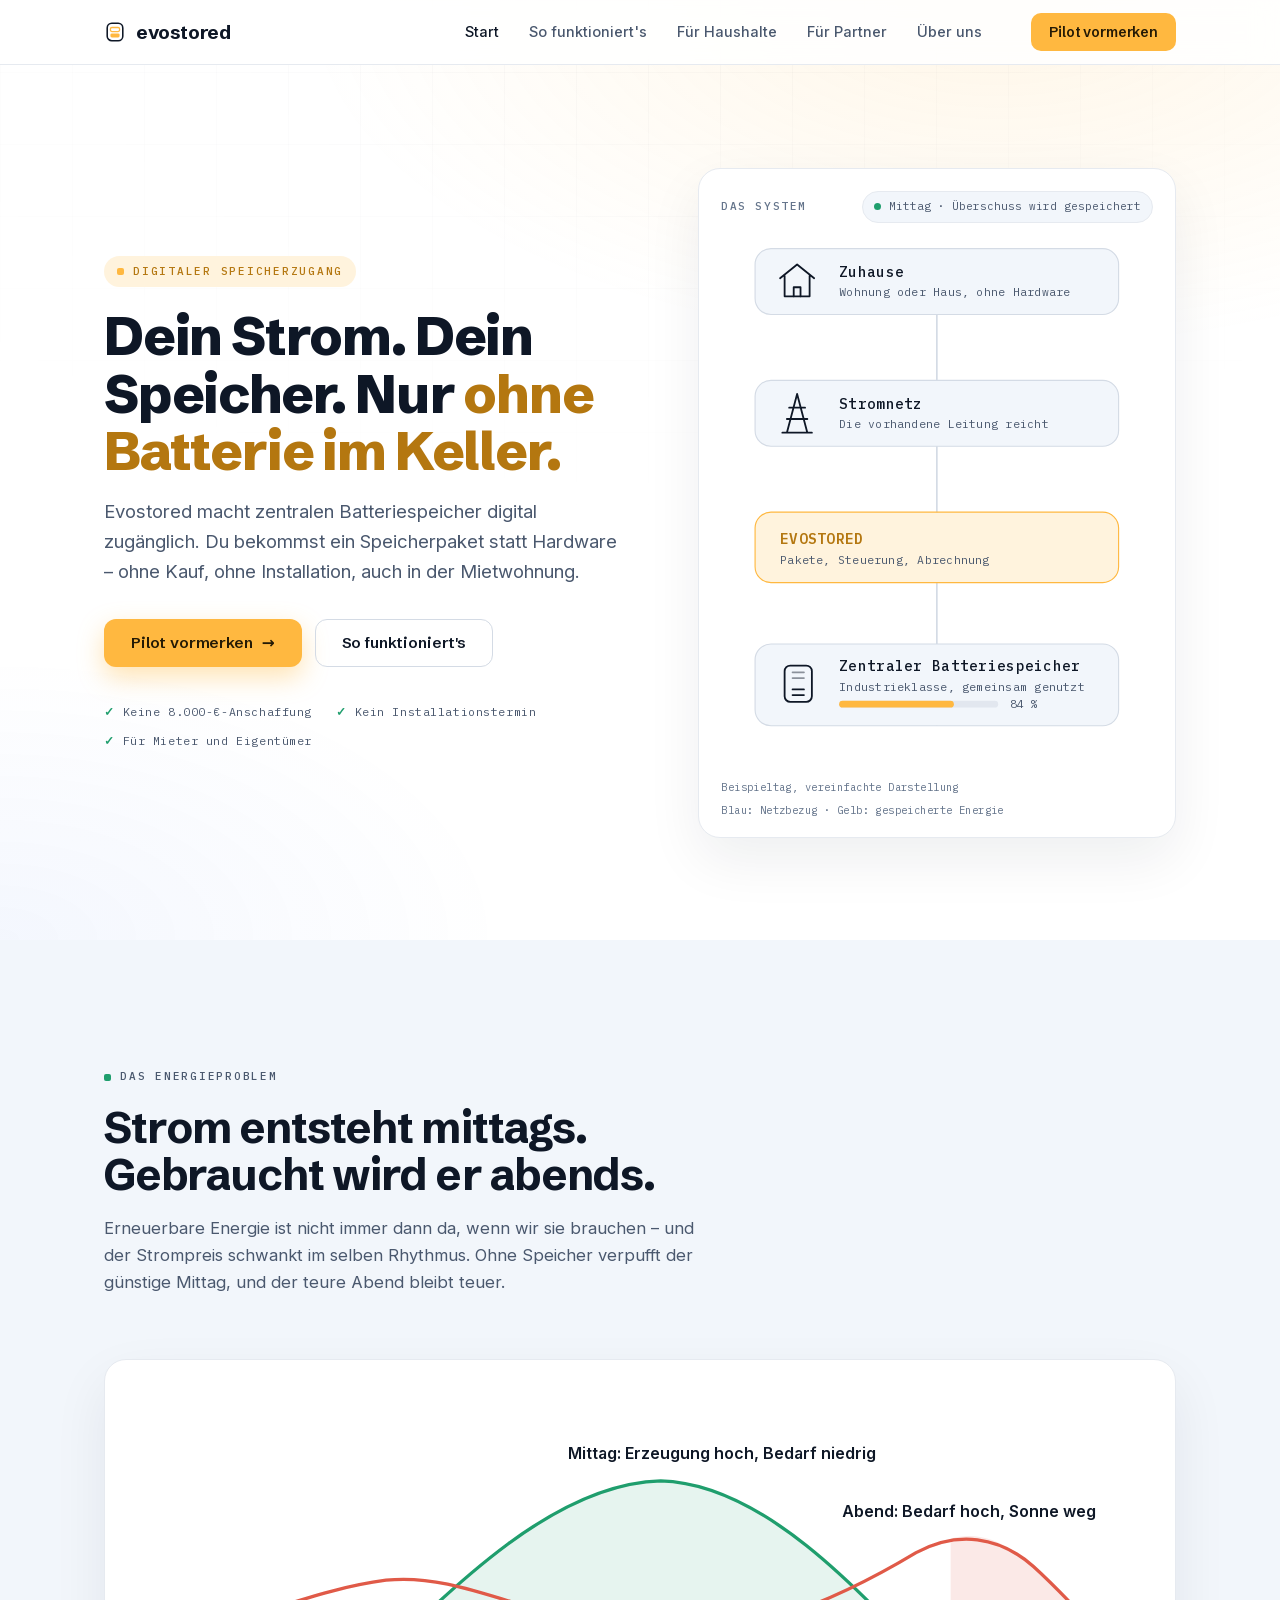
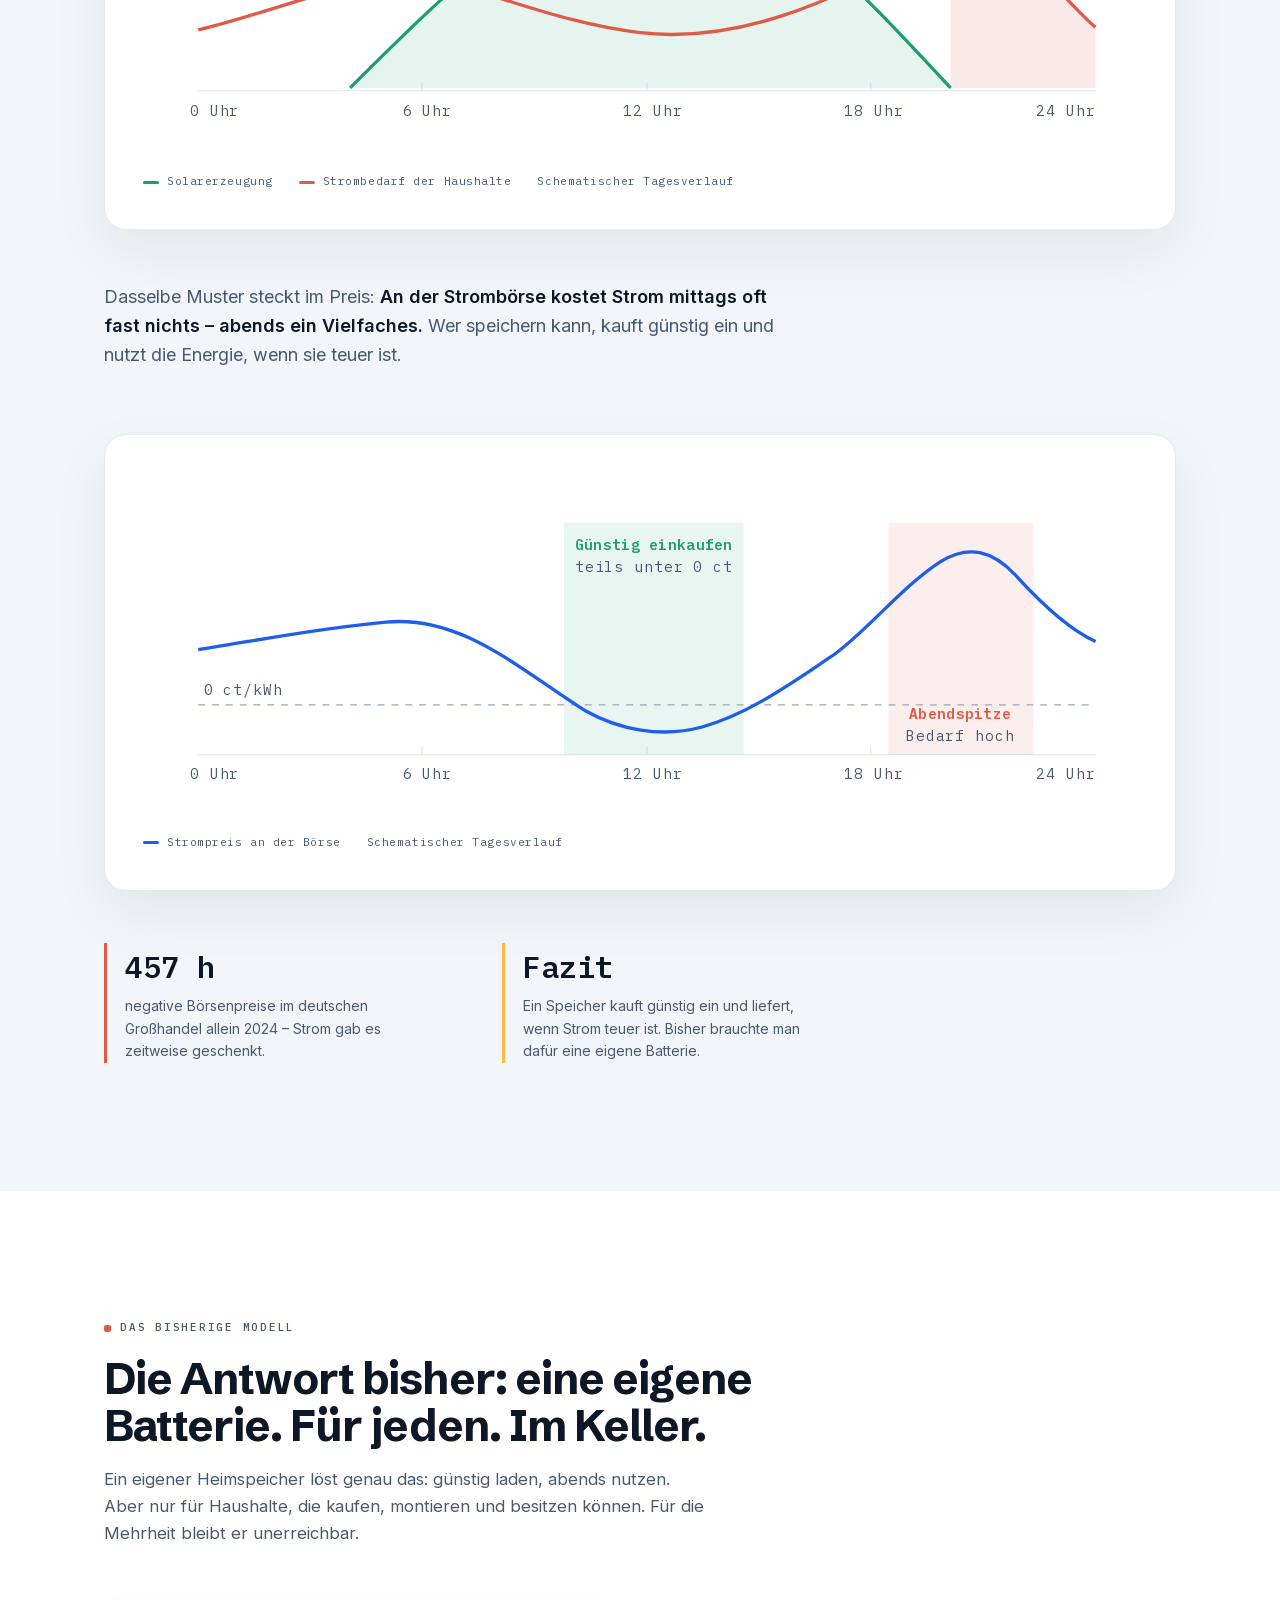
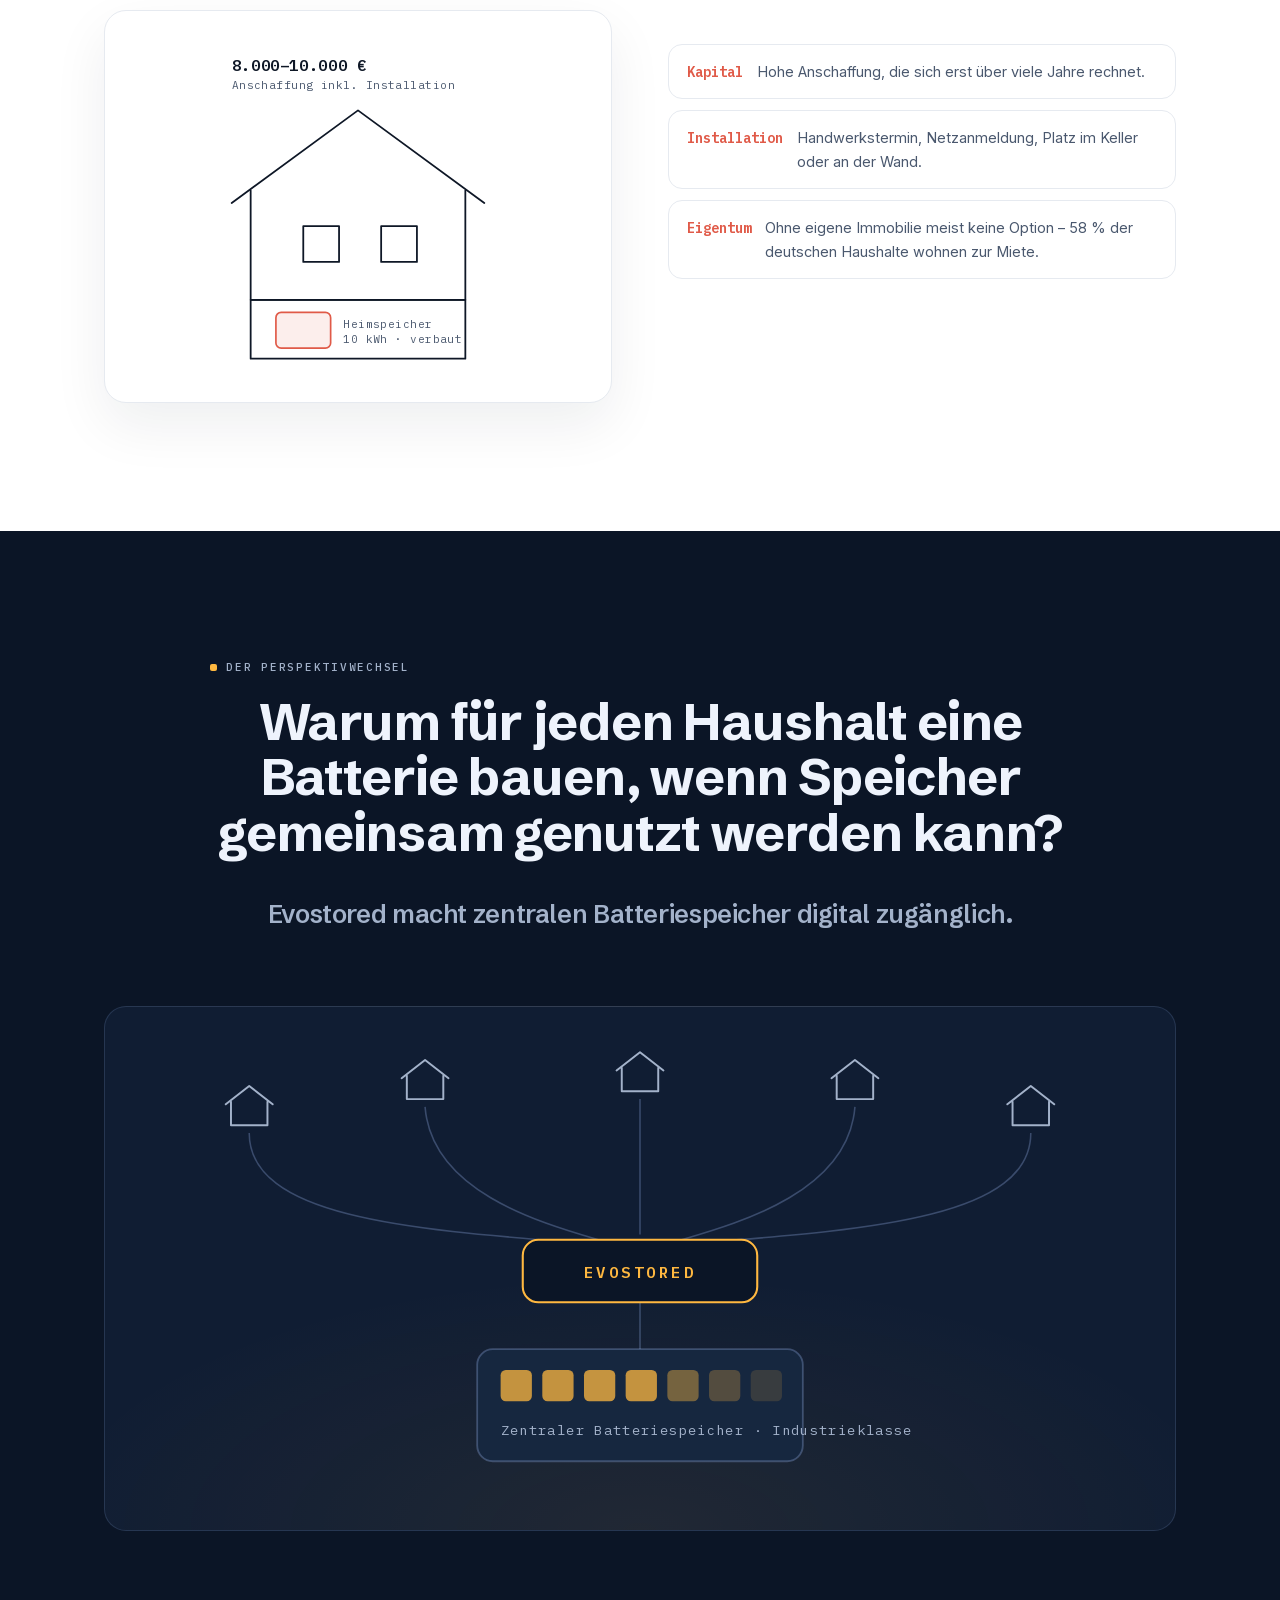
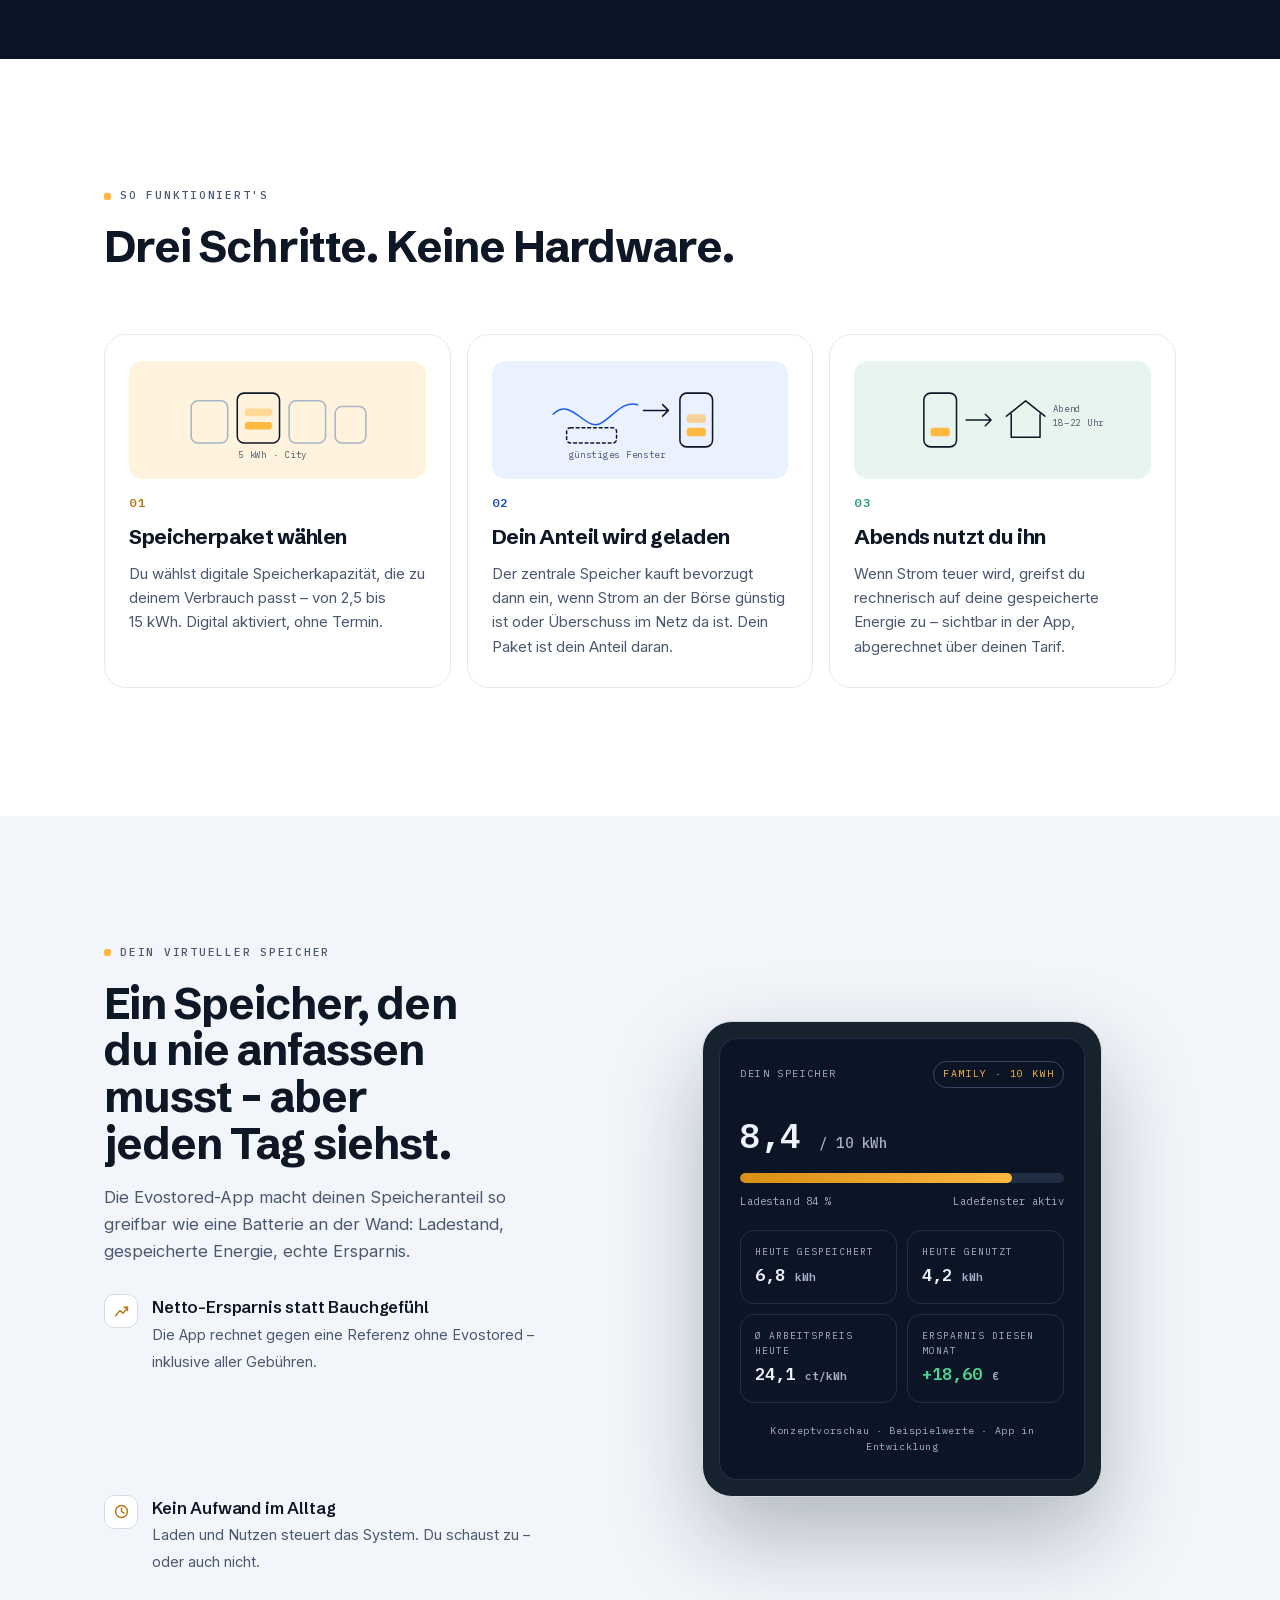
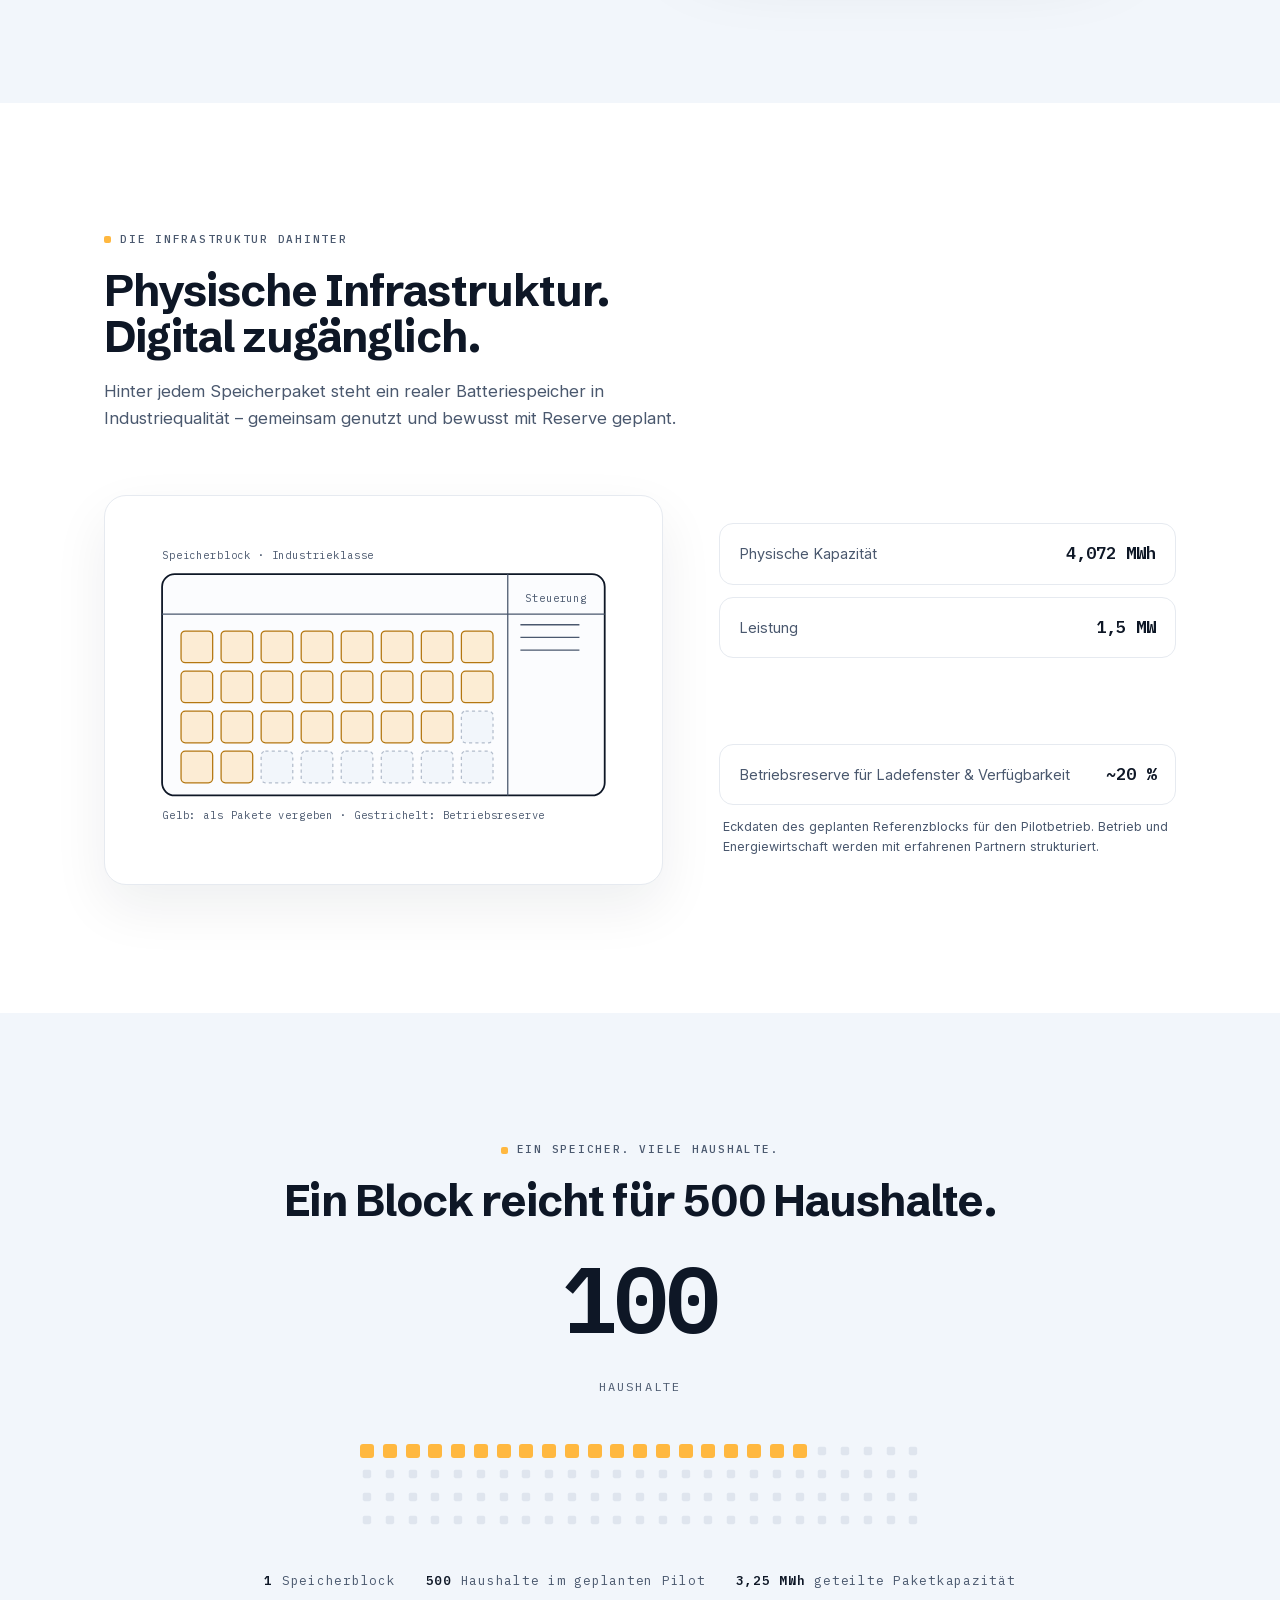
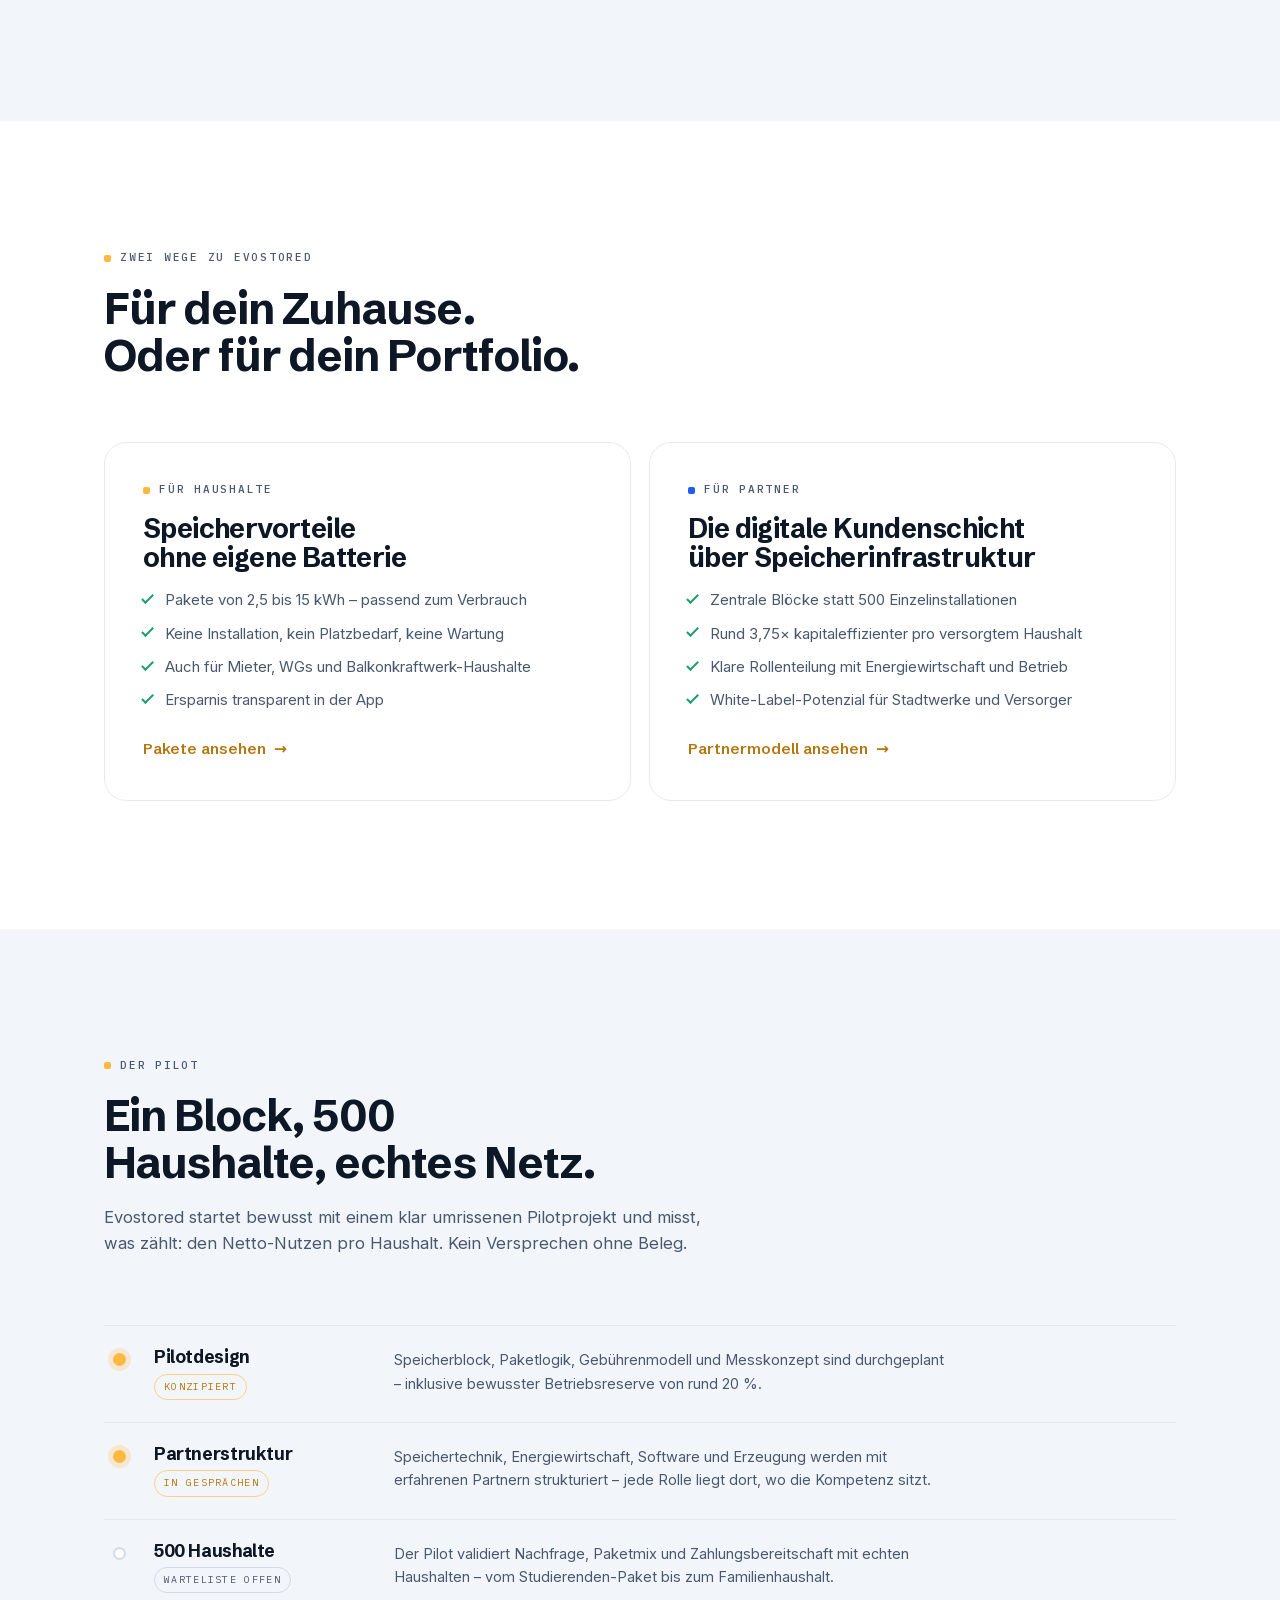
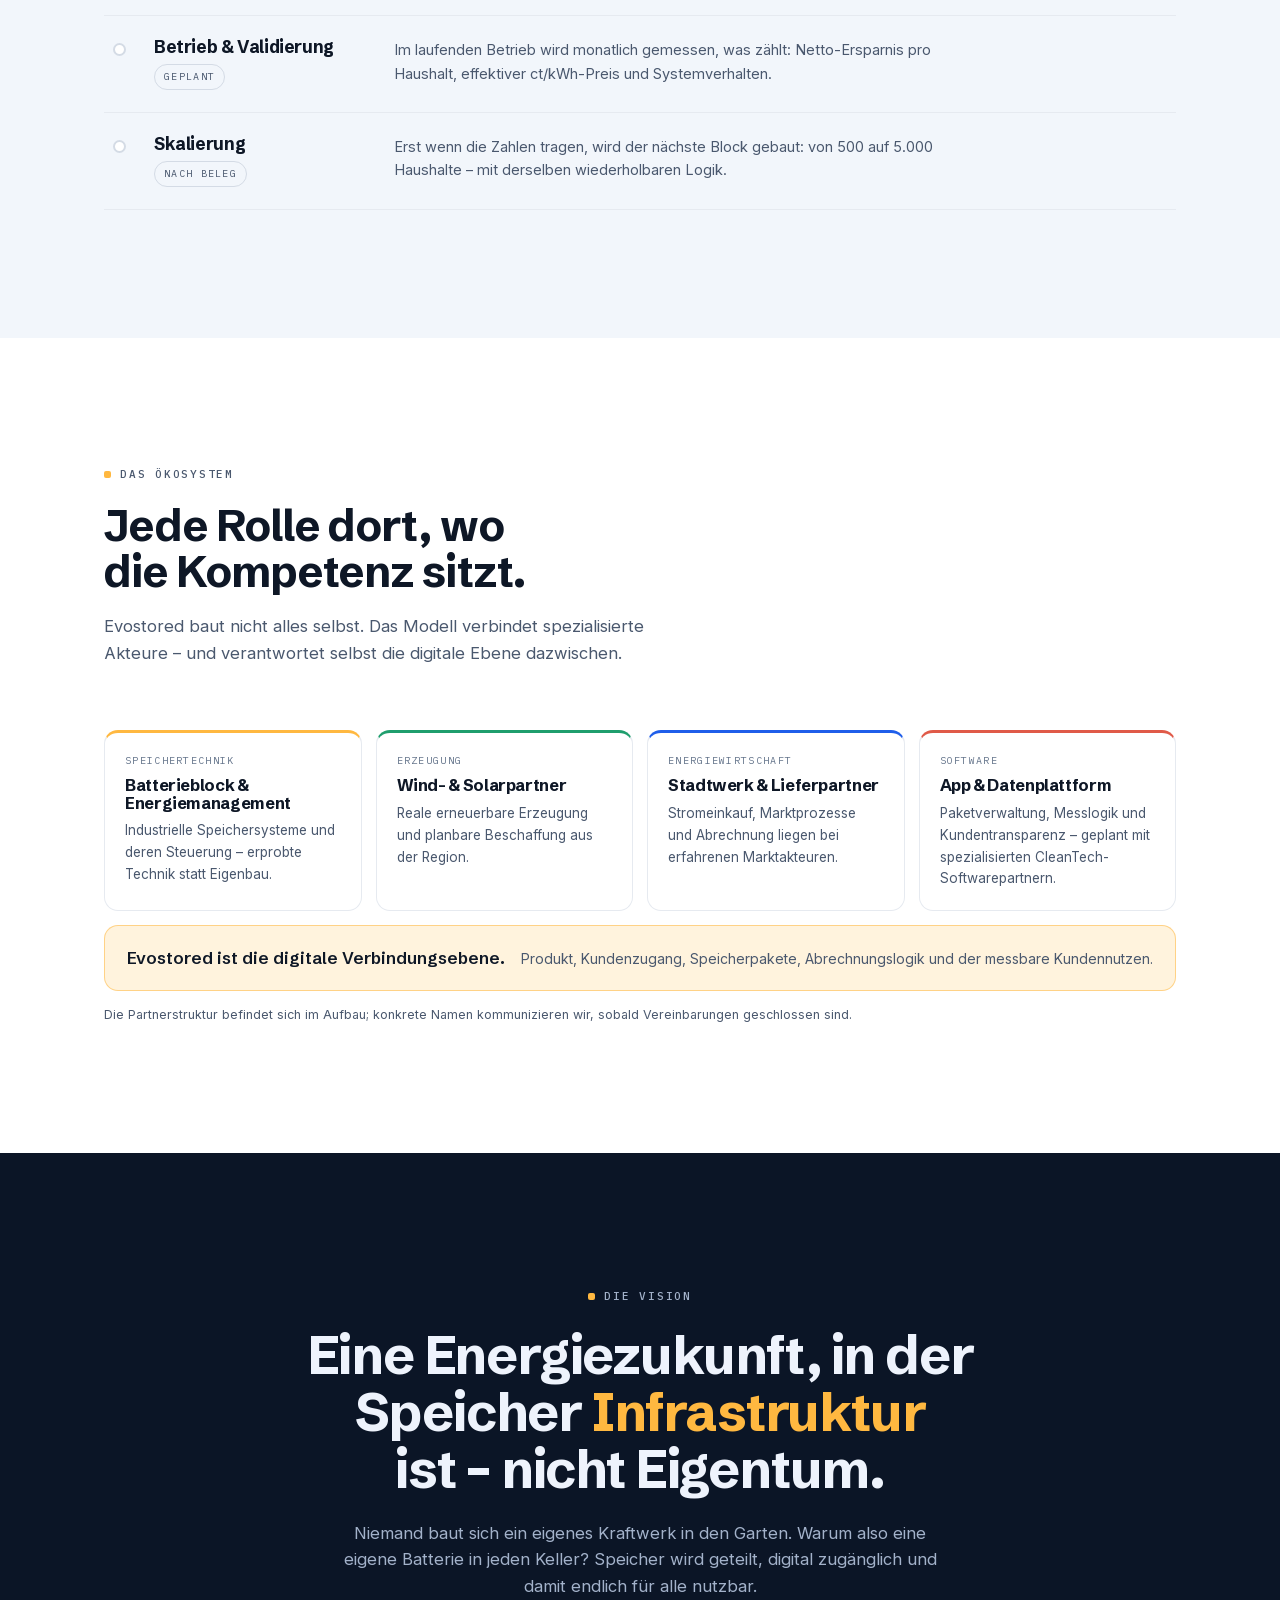
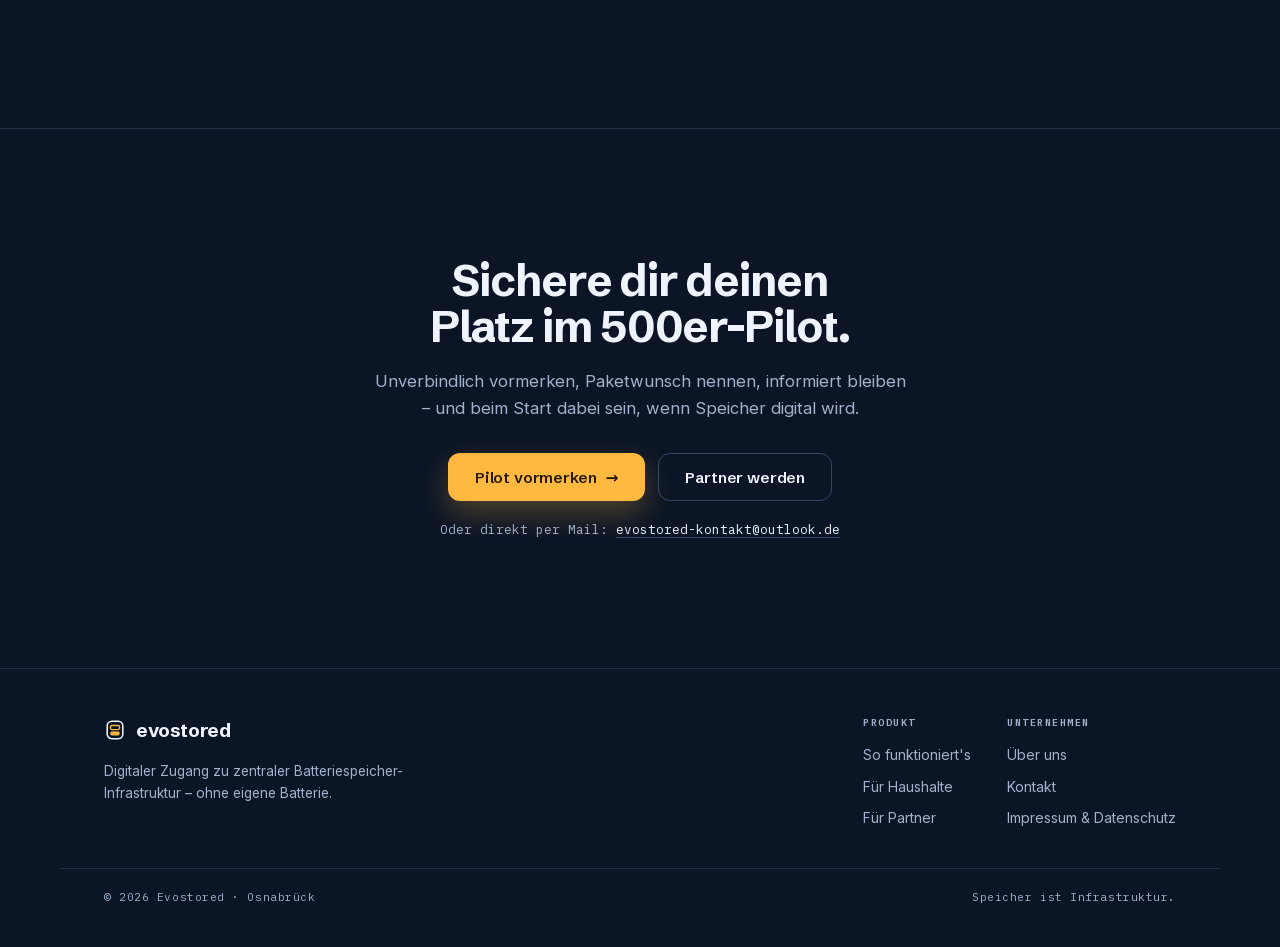
==== commit 1b9dce4c: "Mobile-Feinschliff: Diagramm-Labels ohne Clipping Die Mobile-Schriftvergrößerung der SVG-Texte ließ " ====
--- a/index.html
+++ b/index.html
@@ -160,7 +160,7 @@
             <text x="188" y="230">6 Uhr</text>
             <text x="348" y="230">12 Uhr</text>
             <text x="508" y="230">18 Uhr</text>
-            <text x="664" y="230">24 Uhr</text>
+            <text x="690" y="230" text-anchor="end">24 Uhr</text>
 
             <!-- Abendlücke: Bedarf hoch, Erzeugung weg (beginnt hinter der PV-Fläche) -->
             <path class="fill-gap" d="M585 102 C605 96 625 104 645 122 C665 140 680 158 690 166 L690 210 L585 210 Z" />
@@ -171,7 +171,7 @@
             <path class="curve-load" d="M40 168 C90 156 130 138 176 132 C230 126 280 160 360 170 C430 178 500 148 560 112 C590 96 620 100 645 122 C665 140 680 158 690 166" />
 
             <text class="anno" x="308" y="44">Mittag: Erzeugung hoch, Bedarf niedrig</text>
-            <text class="anno" x="470" y="86">Abend: Bedarf hoch, Sonne weg</text>
+            <text class="anno" x="690" y="86" text-anchor="end">Abend: Bedarf hoch, Sonne weg</text>
           </svg>
           <figcaption class="daychart-legend">
             <span><i class="l-pv"></i>Solarerzeugung</span>
@@ -192,7 +192,7 @@
             <text x="188" y="222">6 Uhr</text>
             <text x="348" y="222">12 Uhr</text>
             <text x="508" y="222">18 Uhr</text>
-            <text x="664" y="222">24 Uhr</text>
+            <text x="690" y="222" text-anchor="end">24 Uhr</text>
 
             <rect class="band-cheap" x="305" y="36" width="130" height="168" />
             <rect class="band-dear" x="540" y="36" width="105" height="168" />
@@ -201,10 +201,10 @@
 
             <path class="curve-price" d="M40 128 C90 120 130 112 176 108 C230 103 270 140 320 172 C345 186 375 192 405 184 C440 174 470 152 500 132 C525 114 550 82 578 64 C598 52 615 56 632 74 C652 96 672 114 690 122" />
 
-            <text class="band-label-cheap" x="312" y="56">Günstig einkaufen</text>
-            <text x="312" y="72">teils unter 0 ct</text>
-            <text class="band-label-dear" x="546" y="178">Abendspitze</text>
-            <text x="546" y="194">Bedarf hoch</text>
+            <text class="band-label-cheap" x="370" y="56" text-anchor="middle">Günstig einkaufen</text>
+            <text x="370" y="72" text-anchor="middle">teils unter 0 ct</text>
+            <text class="band-label-dear" x="592" y="178" text-anchor="middle">Abendspitze</text>
+            <text x="592" y="194" text-anchor="middle">Bedarf hoch</text>
           </svg>
           <figcaption class="daychart-legend">
             <span><i class="l-price"></i>Strompreis an der Börse</span>
@@ -440,7 +440,7 @@
             <svg class="block-svg" viewBox="0 0 460 300" role="img" aria-hidden="true">
               <rect class="b-frame" x="20" y="40" width="420" height="210" rx="12" />
               <path class="b-detail" d="M20 78 h420 M348 40 v210" />
-              <text x="360" y="66">Steuerung</text>
+              <text x="394" y="66" text-anchor="middle">Steuerung</text>
               <path class="b-detail" d="M360 88 h56 M360 100 h56 M360 112 h56" />
               <g>
                 <rect class="b-cell" x="38" y="94" width="30" height="30" rx="4"/><rect class="b-cell" x="76" y="94" width="30" height="30" rx="4"/><rect class="b-cell" x="114" y="94" width="30" height="30" rx="4"/><rect class="b-cell" x="152" y="94" width="30" height="30" rx="4"/><rect class="b-cell" x="190" y="94" width="30" height="30" rx="4"/><rect class="b-cell" x="228" y="94" width="30" height="30" rx="4"/><rect class="b-cell" x="266" y="94" width="30" height="30" rx="4"/><rect class="b-cell" x="304" y="94" width="30" height="30" rx="4"/>
@@ -449,7 +449,11 @@
                 <rect class="b-cell" x="38" y="208" width="30" height="30" rx="4"/><rect class="b-cell" x="76" y="208" width="30" height="30" rx="4"/><rect class="b-cell b-cell-res" x="114" y="208" width="30" height="30" rx="4"/><rect class="b-cell b-cell-res" x="152" y="208" width="30" height="30" rx="4"/><rect class="b-cell b-cell-res" x="190" y="208" width="30" height="30" rx="4"/><rect class="b-cell b-cell-res" x="228" y="208" width="30" height="30" rx="4"/><rect class="b-cell b-cell-res" x="266" y="208" width="30" height="30" rx="4"/><rect class="b-cell b-cell-res" x="304" y="208" width="30" height="30" rx="4"/>
               </g>
               <text x="20" y="26">Speicherblock · Industrieklasse</text>
-              <text x="20" y="272">Gelb: als Pakete vergeben · Gestrichelt: Betriebsreserve</text>
+              <text class="b-cap-one" x="20" y="272">Gelb: als Pakete vergeben · Gestrichelt: Betriebsreserve</text>
+              <g class="b-cap-two">
+                <text x="20" y="266">Gelb: als Pakete vergeben</text>
+                <text x="20" y="288">Gestrichelt: Betriebsreserve</text>
+              </g>
             </svg>
           </figure>
 
--- a/styles.css
+++ b/styles.css
@@ -766,6 +766,7 @@
 .block-svg .b-cell-res { fill: var(--cloud); stroke: #b3bdcc; stroke-dasharray: 3 3; }
 .block-svg .b-detail { stroke: var(--ink-soft); stroke-width: 1.2; fill: none; }
 .block-svg text { font-family: var(--mono); font-size: 10px; fill: var(--ink-soft); letter-spacing: 0.08em; }
+.block-svg .b-cap-two { display: none; }
 .spec-list { display: grid; gap: 12px; align-content: center; }
 .spec {
   display: flex;
@@ -1247,6 +1248,8 @@
   .network-svg .n-core-label { font-size: 17px; }
   .network-svg .n-sub { font-size: 15px; }
   .block-svg text { font-size: 14px; }
+  .block-svg .b-cap-one { display: none; }
+  .block-svg .b-cap-two { display: block; }
 }
 
 /* ------------------------------------------------ Reduced Motion */
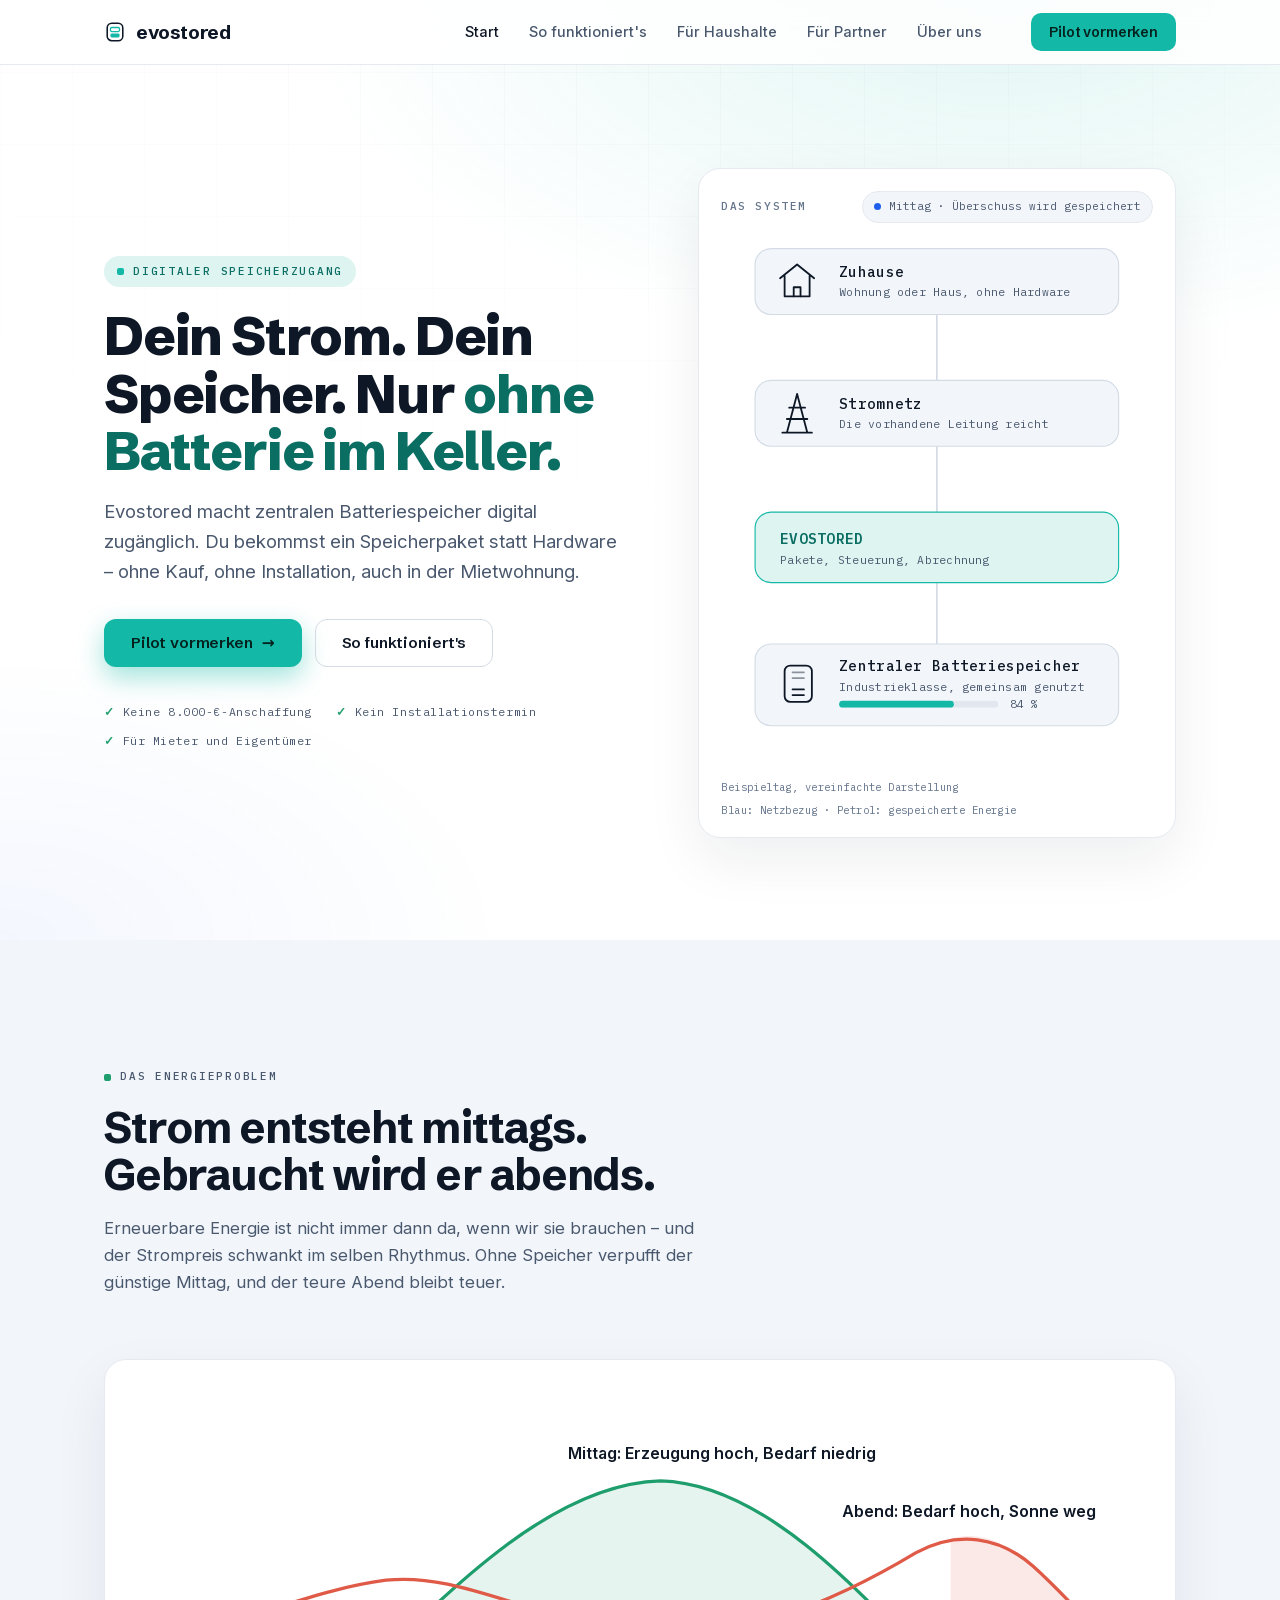
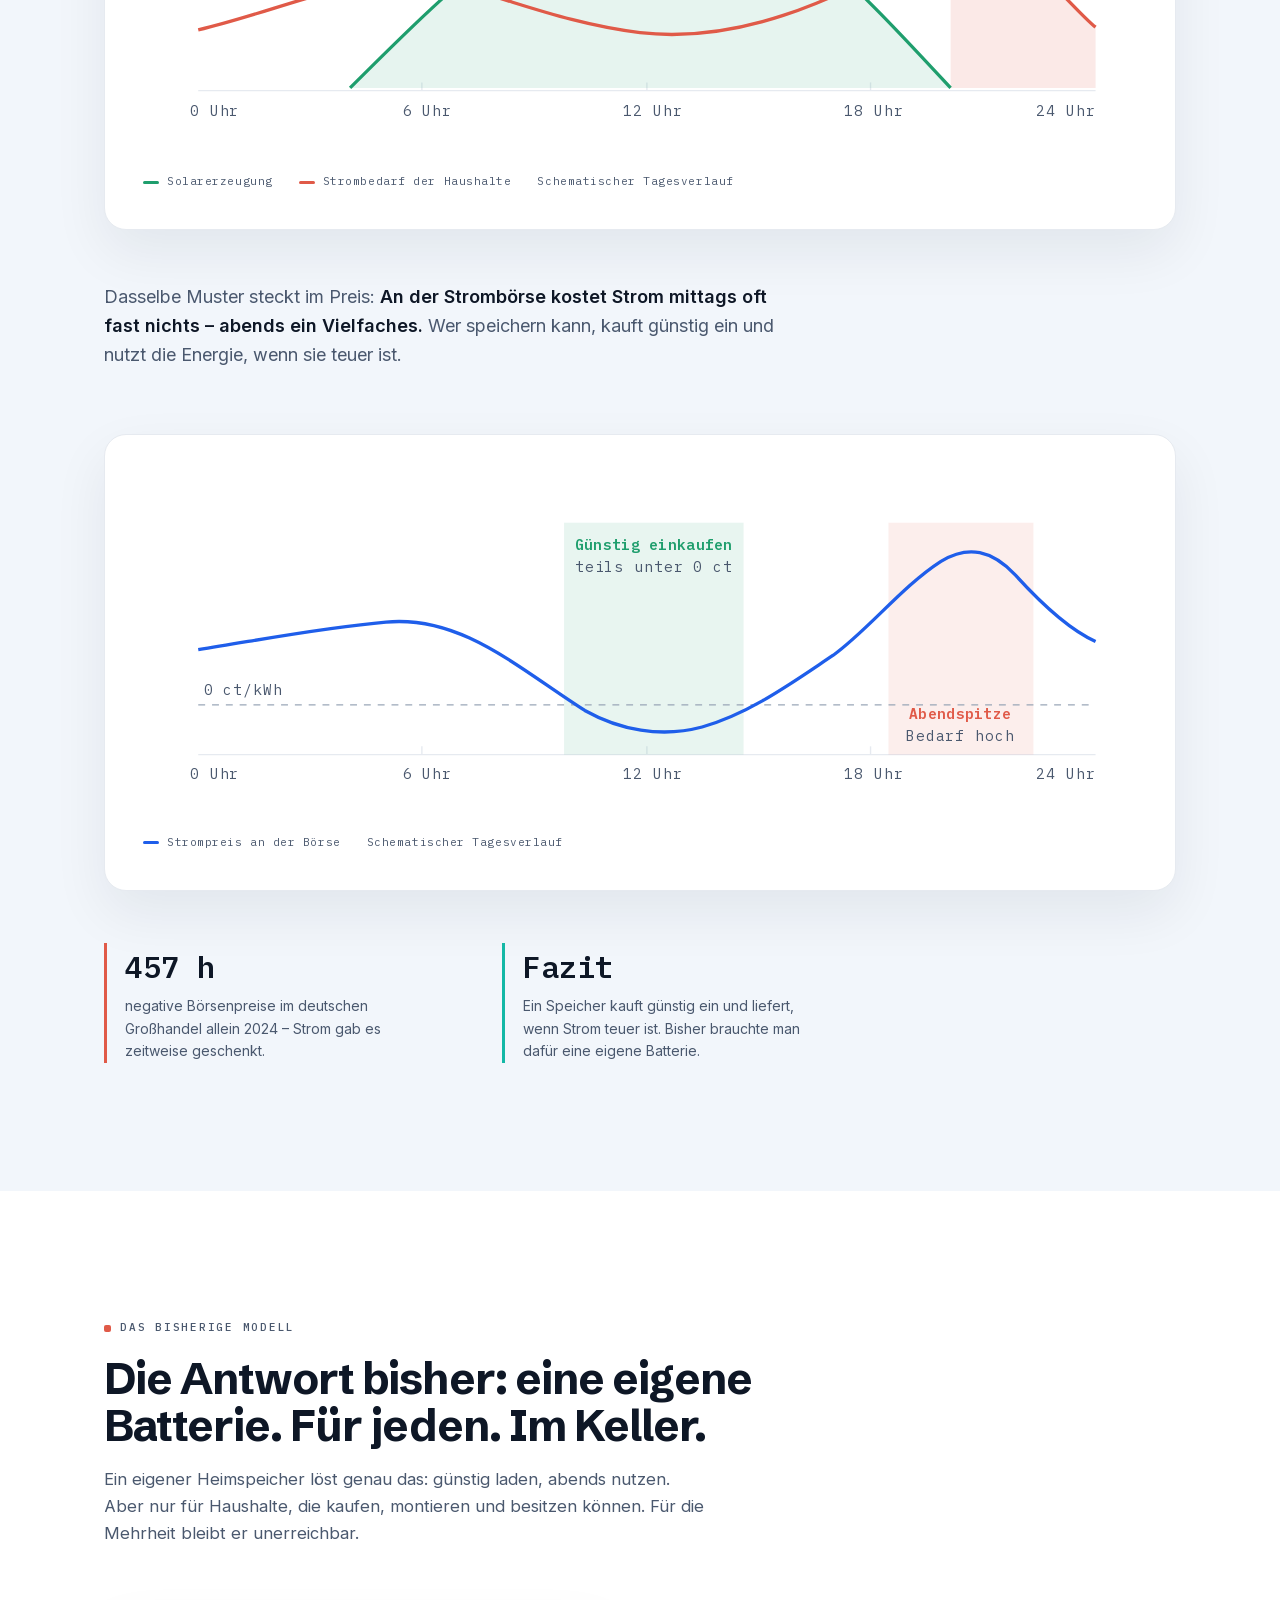
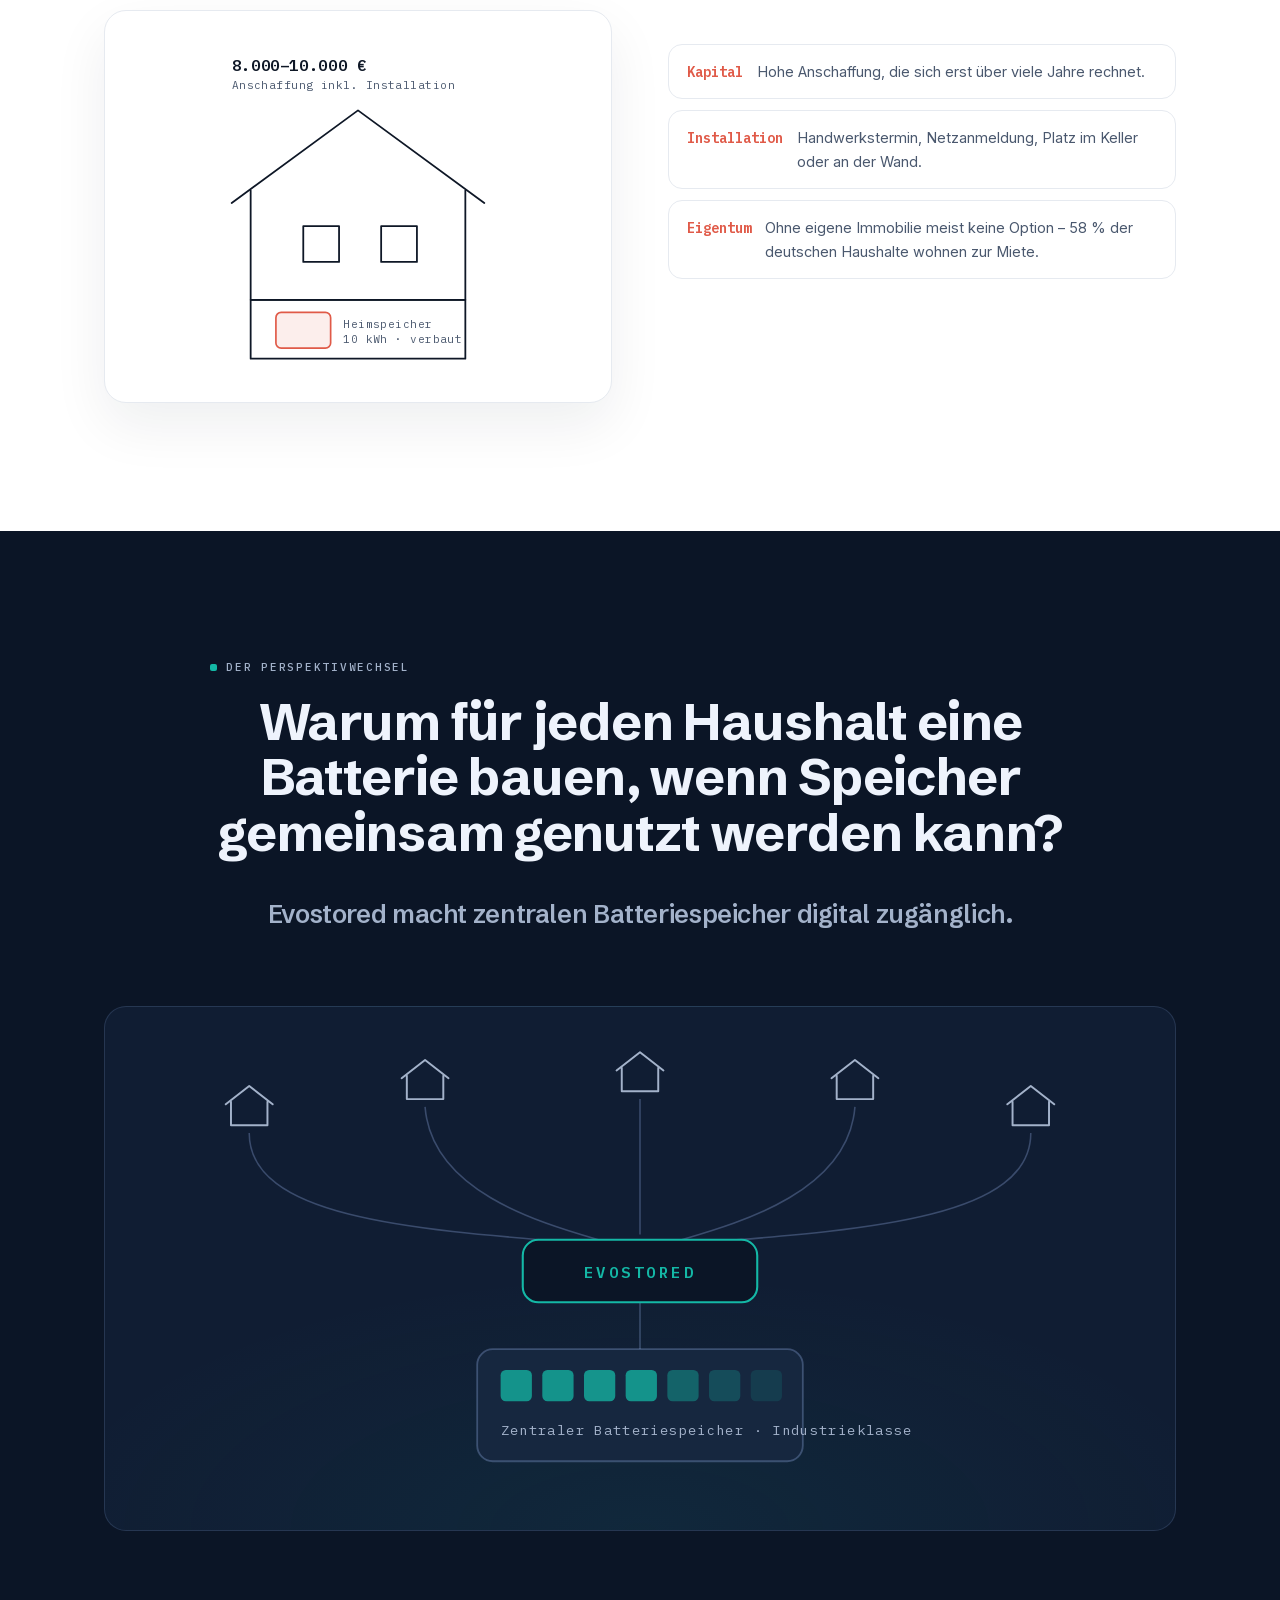
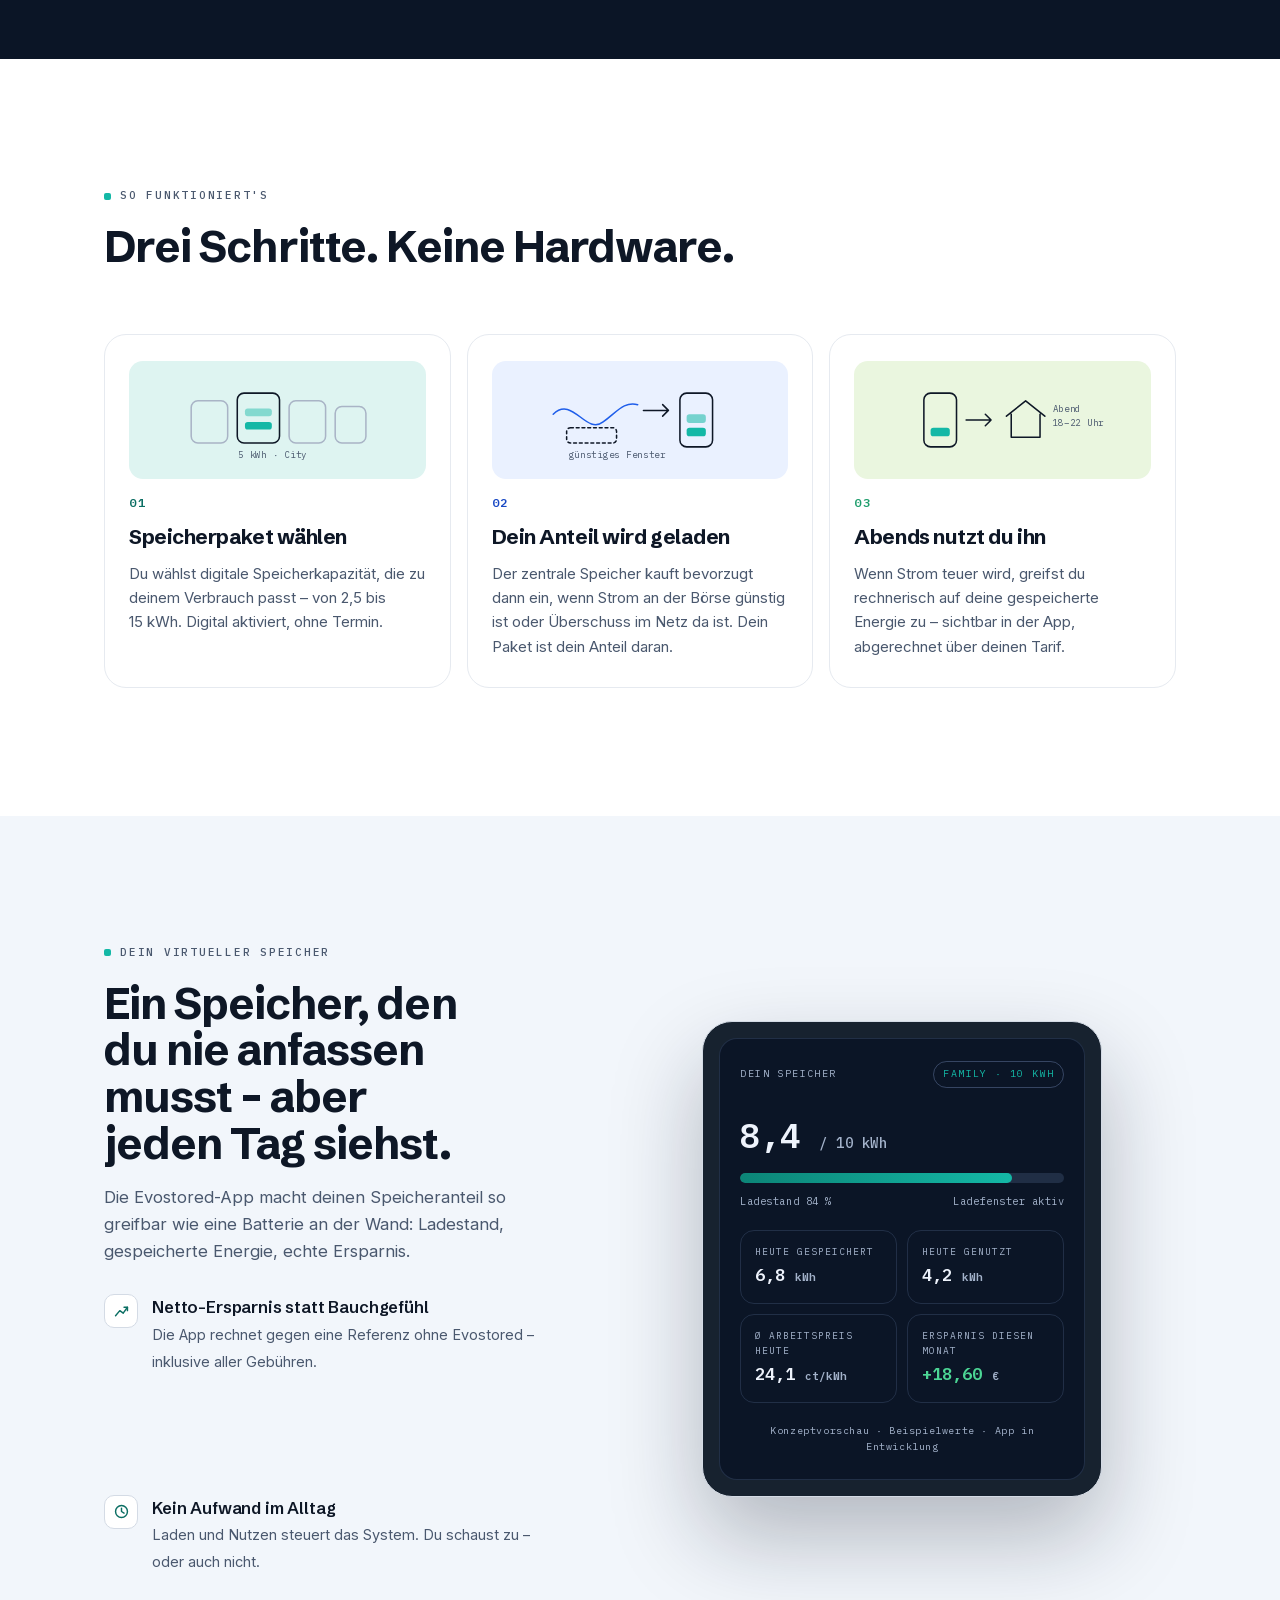
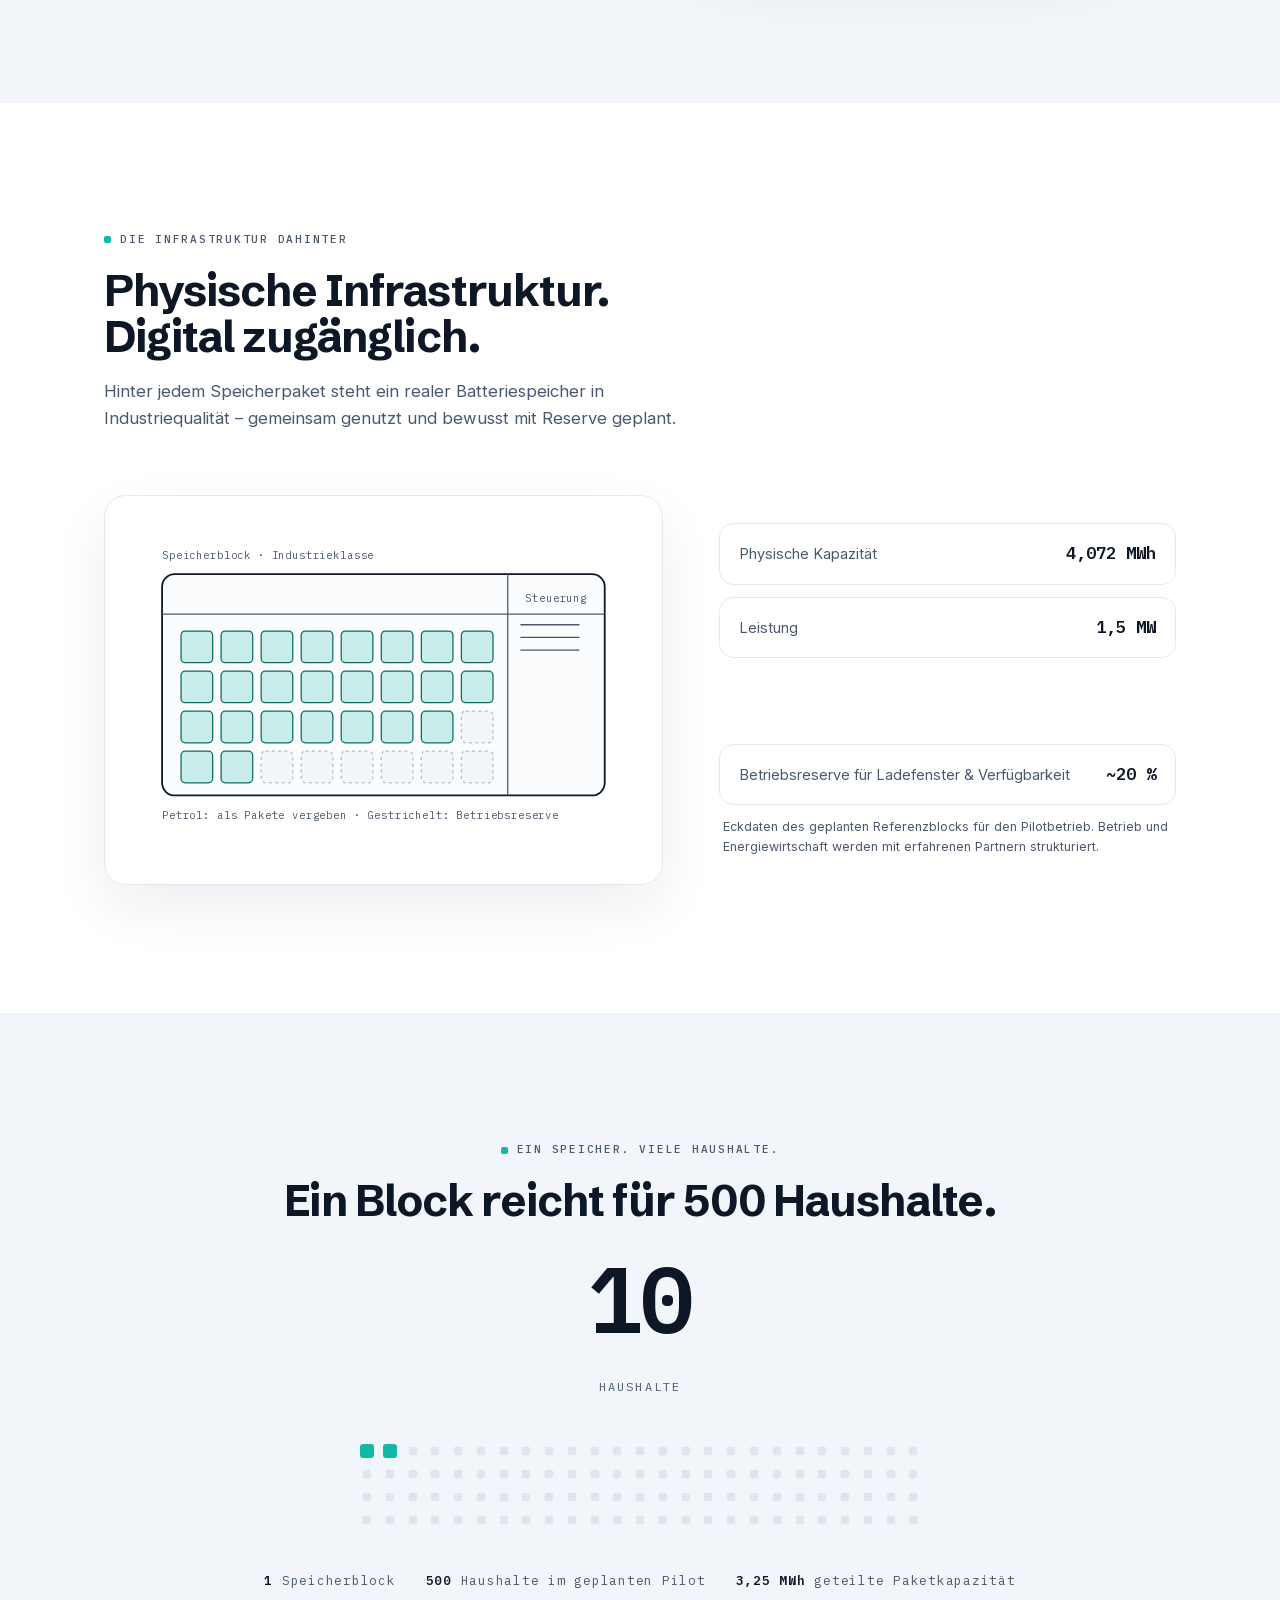
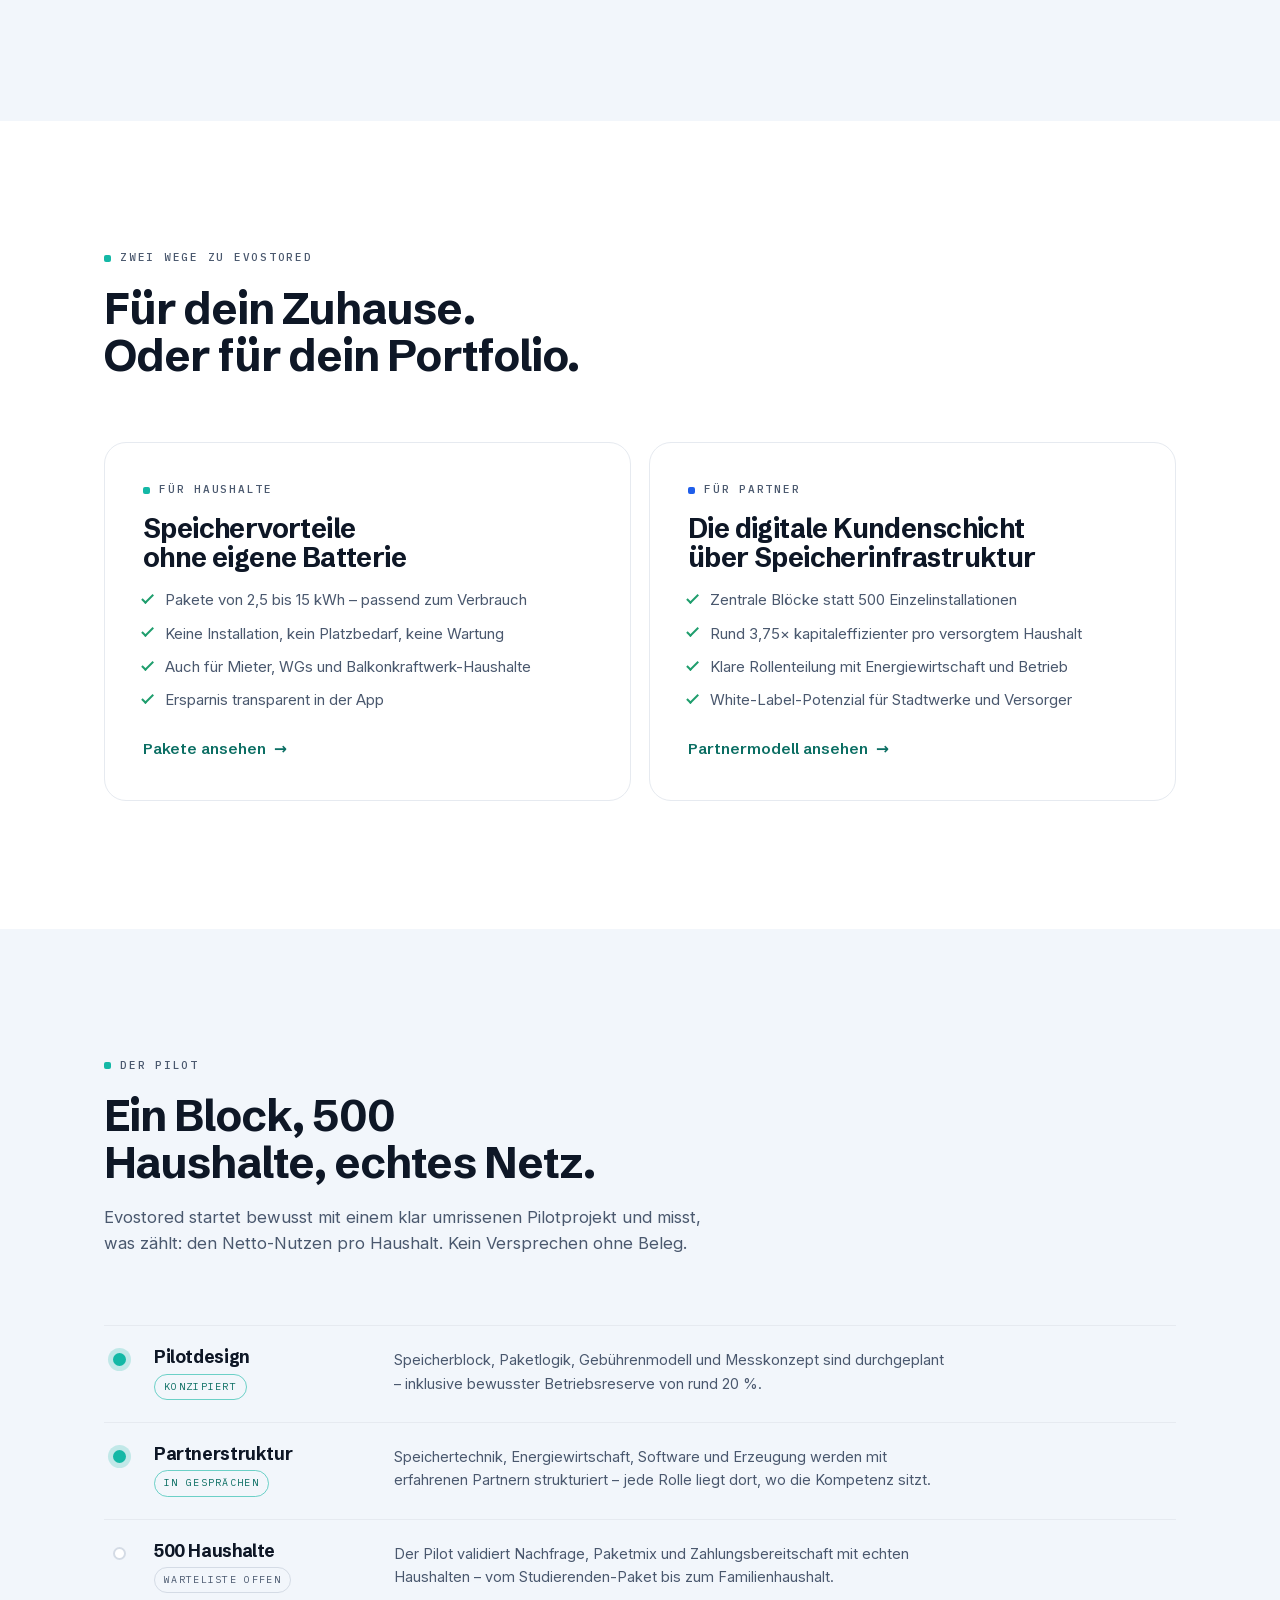
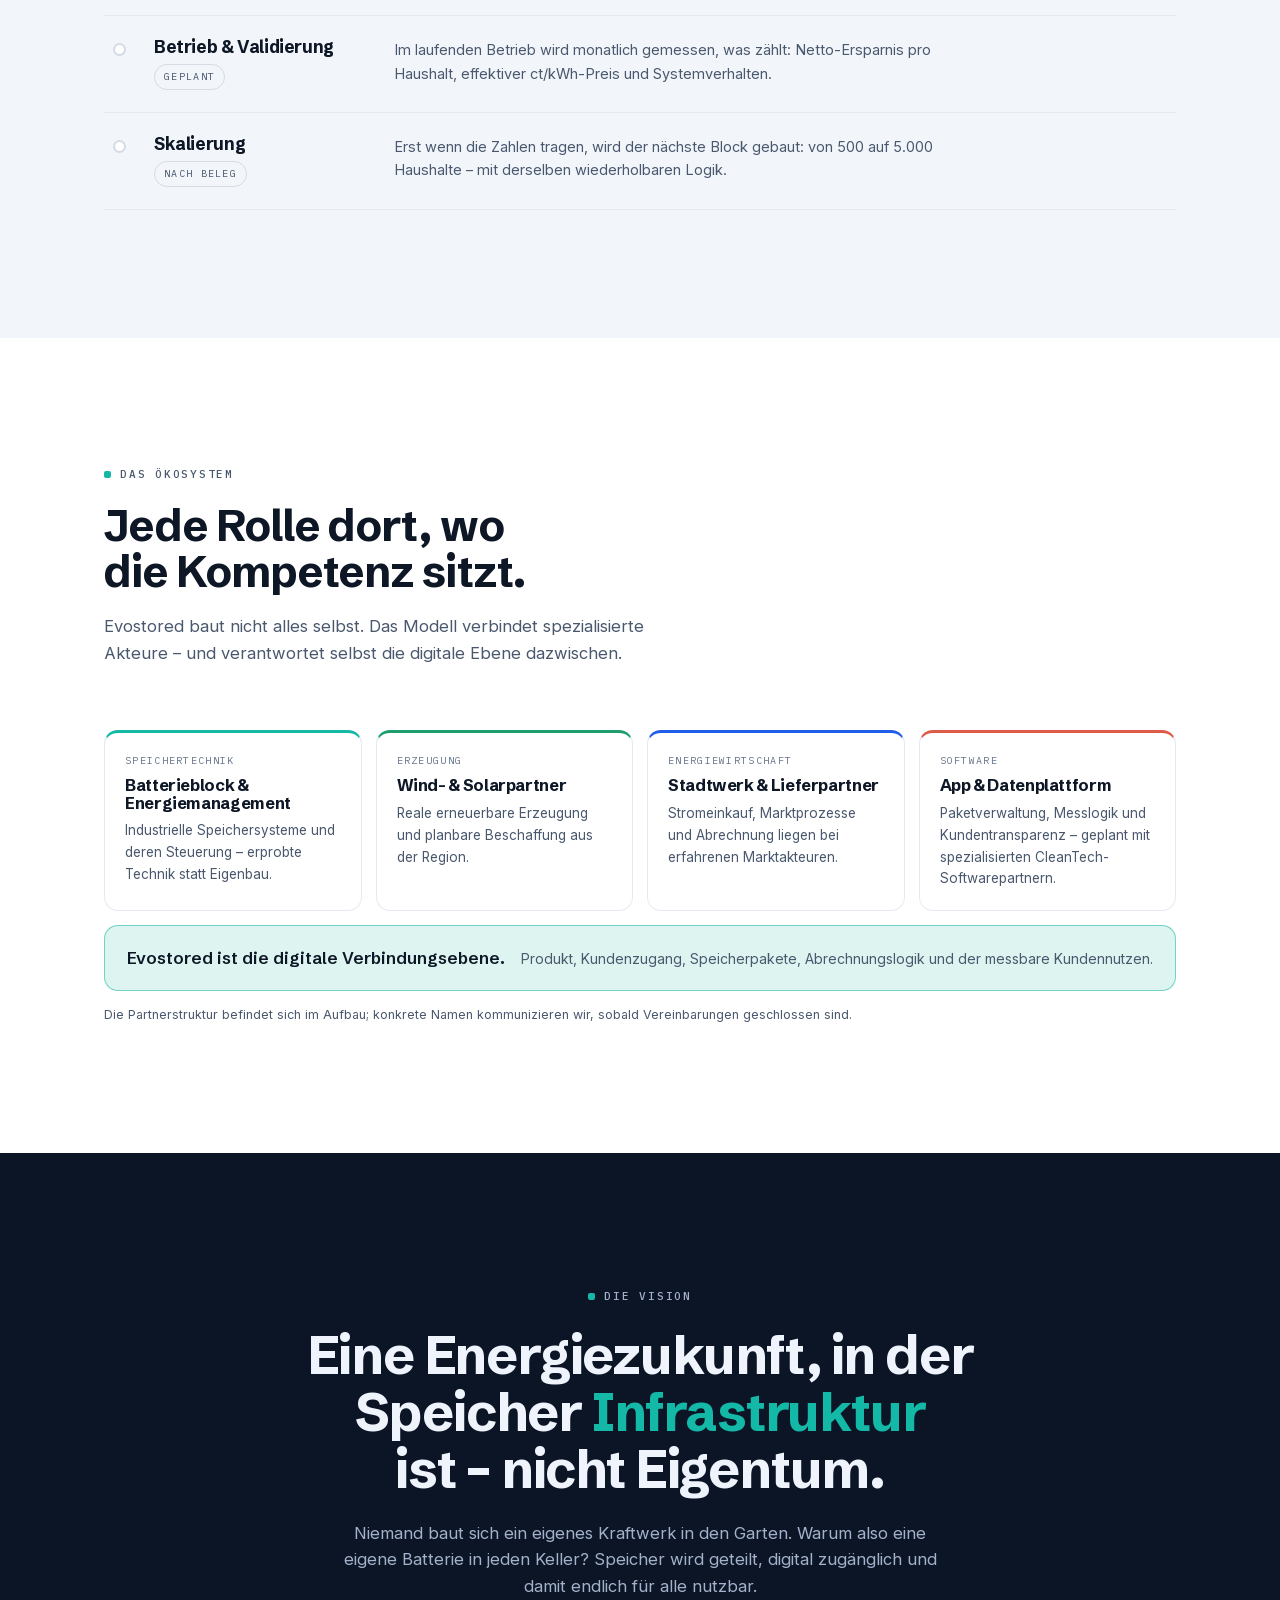
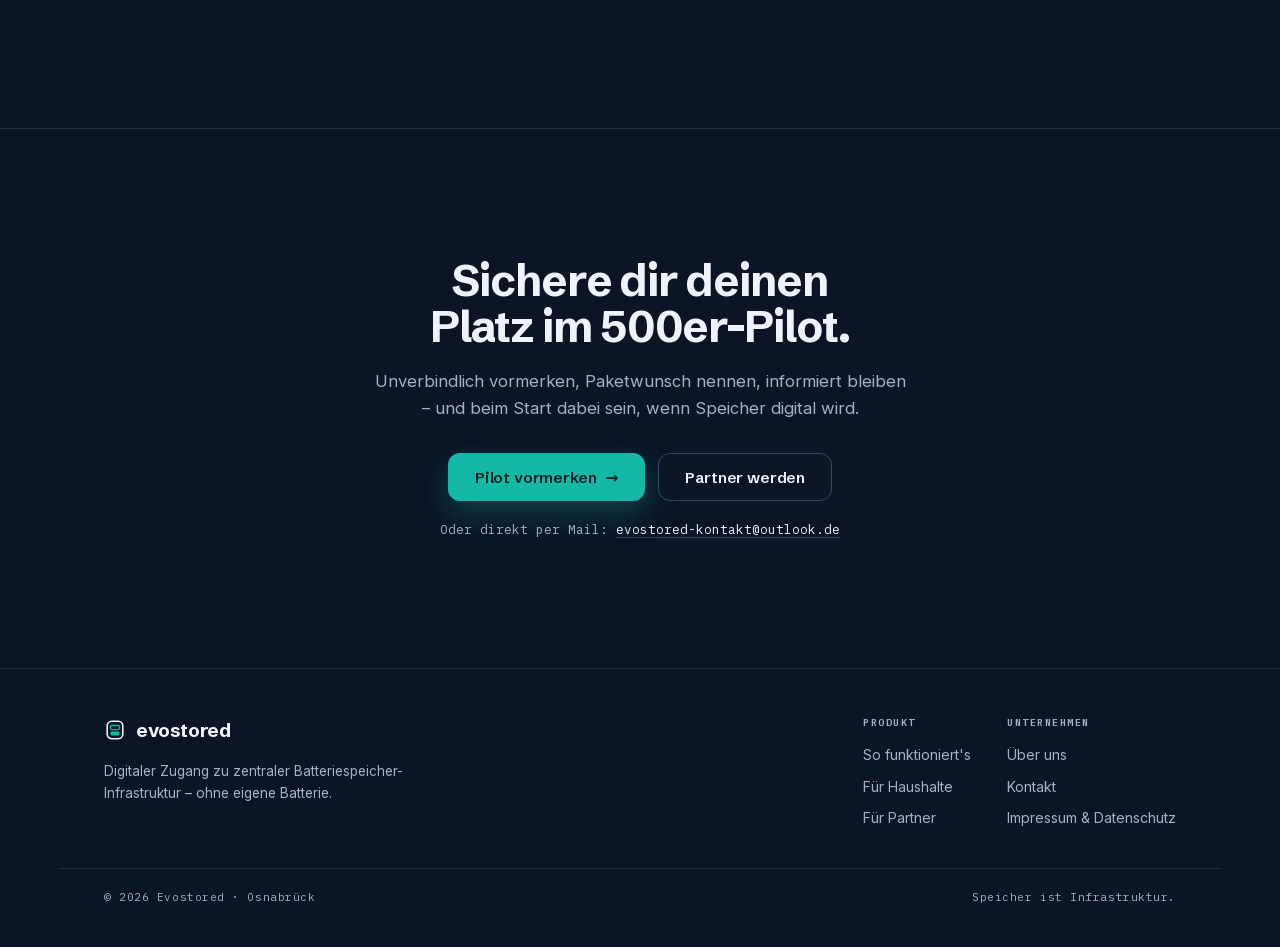
==== commit 70d65c7c: "Rebranding: Petrol statt Amber als Markenfarbe Kompletter Farbwechsel auf Nutzerwunsch: Tokens von -" ====
--- a/index.html
+++ b/index.html
@@ -21,8 +21,8 @@
       <a class="brand" href="index.html" aria-label="Evostored – Startseite">
         <svg viewBox="0 0 24 24" aria-hidden="true">
           <rect x="3.5" y="2.5" width="17" height="19" rx="5" fill="none" stroke="#0e1726" stroke-width="1.7"/>
-          <rect x="7" y="13.5" width="10" height="4.4" rx="1.6" fill="#ffb840"/>
-          <rect x="7" y="7.1" width="10" height="4.4" rx="1.6" fill="none" stroke="#ffb840" stroke-width="1.4"/>
+          <rect x="7" y="13.5" width="10" height="4.4" rx="1.6" fill="#14b8a6"/>
+          <rect x="7" y="7.1" width="10" height="4.4" rx="1.6" fill="none" stroke="#14b8a6" stroke-width="1.4"/>
         </svg>
         evostored
       </a>
@@ -83,11 +83,11 @@
               <circle class="pulse" r="3.6" fill="#1f5eea" style="--path: path('M190 40 L190 432'); --dur: 3.4s; --delay: 1.1s;" />
               <circle class="pulse" r="3.6" fill="#1f5eea" style="--path: path('M190 40 L190 432'); --dur: 3.4s; --delay: 2.2s;" />
             </g>
-            <!-- Abend = gespeicherte Energie fließt zurück (gelb, aufwärts) -->
+            <!-- Abend = gespeicherte Energie fließt zurück (petrol, aufwärts) -->
             <g class="p-discharge">
-              <circle class="pulse pulse-up" r="3.6" fill="#ffb840" style="--path: path('M190 40 L190 432'); --dur: 3.4s;" />
-              <circle class="pulse pulse-up" r="3.6" fill="#ffb840" style="--path: path('M190 40 L190 432'); --dur: 3.4s; --delay: 1.1s;" />
-              <circle class="pulse pulse-up" r="3.6" fill="#ffb840" style="--path: path('M190 40 L190 432'); --dur: 3.4s; --delay: 2.2s;" />
+              <circle class="pulse pulse-up" r="3.6" fill="#14b8a6" style="--path: path('M190 40 L190 432'); --dur: 3.4s;" />
+              <circle class="pulse pulse-up" r="3.6" fill="#14b8a6" style="--path: path('M190 40 L190 432'); --dur: 3.4s; --delay: 1.1s;" />
+              <circle class="pulse pulse-up" r="3.6" fill="#14b8a6" style="--path: path('M190 40 L190 432'); --dur: 3.4s; --delay: 2.2s;" />
             </g>
 
             <!-- Zuhause -->
@@ -135,7 +135,7 @@
           </svg>
           <figcaption class="flow-caption">
             <span>Beispieltag, vereinfachte Darstellung</span>
-            <span>Blau: Netzbezug · Gelb: gespeicherte Energie</span>
+            <span>Blau: Netzbezug · Petrol: gespeicherte Energie</span>
           </figcaption>
         </figure>
       </div>
@@ -281,7 +281,7 @@
             <path class="n-line" d="M545 46 C540 110 460 134 412 148" />
             <path class="n-line" d="M680 66 C680 130 560 140 430 150" />
             <path class="n-line" d="M380 196 L380 232" />
-            <circle class="pulse" r="3" fill="#ffb840" style="--path: path('M380 196 L380 232'); --dur: 1.8s;" />
+            <circle class="pulse" r="3" fill="#14b8a6" style="--path: path('M380 196 L380 232'); --dur: 1.8s;" />
 
             <g class="n-house" transform="translate(62 30)"><path d="M0 14 L18 0 L36 14 M4 12 v18 h28 v-18" /></g>
             <g class="n-house" transform="translate(197 10)"><path d="M0 14 L18 0 L36 14 M4 12 v18 h28 v-18" /></g>
@@ -449,9 +449,9 @@
                 <rect class="b-cell" x="38" y="208" width="30" height="30" rx="4"/><rect class="b-cell" x="76" y="208" width="30" height="30" rx="4"/><rect class="b-cell b-cell-res" x="114" y="208" width="30" height="30" rx="4"/><rect class="b-cell b-cell-res" x="152" y="208" width="30" height="30" rx="4"/><rect class="b-cell b-cell-res" x="190" y="208" width="30" height="30" rx="4"/><rect class="b-cell b-cell-res" x="228" y="208" width="30" height="30" rx="4"/><rect class="b-cell b-cell-res" x="266" y="208" width="30" height="30" rx="4"/><rect class="b-cell b-cell-res" x="304" y="208" width="30" height="30" rx="4"/>
               </g>
               <text x="20" y="26">Speicherblock · Industrieklasse</text>
-              <text class="b-cap-one" x="20" y="272">Gelb: als Pakete vergeben · Gestrichelt: Betriebsreserve</text>
+              <text class="b-cap-one" x="20" y="272">Petrol: als Pakete vergeben · Gestrichelt: Betriebsreserve</text>
               <g class="b-cap-two">
-                <text x="20" y="266">Gelb: als Pakete vergeben</text>
+                <text x="20" y="266">Petrol: als Pakete vergeben</text>
                 <text x="20" y="288">Gestrichelt: Betriebsreserve</text>
               </g>
             </svg>
@@ -630,8 +630,8 @@
         <a class="brand" href="index.html">
           <svg viewBox="0 0 24 24" aria-hidden="true">
             <rect x="3.5" y="2.5" width="17" height="19" rx="5" fill="none" stroke="#eef3fc" stroke-width="1.7"/>
-            <rect x="7" y="13.5" width="10" height="4.4" rx="1.6" fill="#ffb840"/>
-            <rect x="7" y="7.1" width="10" height="4.4" rx="1.6" fill="none" stroke="#ffb840" stroke-width="1.4"/>
+            <rect x="7" y="13.5" width="10" height="4.4" rx="1.6" fill="#14b8a6"/>
+            <rect x="7" y="7.1" width="10" height="4.4" rx="1.6" fill="none" stroke="#14b8a6" stroke-width="1.4"/>
           </svg>
           evostored
         </a>
--- a/styles.css
+++ b/styles.css
@@ -1,8 +1,8 @@
 /* ============================================================
    Evostored Design System — hell & vertrauensvoll
-   Weißer Grund, Tinten-Navy als Schrift, Elektroblau als
+   Weißer Grund, Tinten-Navy als Schrift, Petrol als
    Aktionsfarbe. Funktionale Farben nur in Diagrammen:
-   Gelb = gespeicherte Energie, Blau = Netz/digital,
+   Petrol = gespeicherte Energie, Blau = Netz/digital,
    Grün = Erzeugung, Koralle = Verbrauch/teuer.
    Dunkle Kapitel nur als Akzent (Perspektivwechsel, Abschluss).
    ============================================================ */
@@ -55,11 +55,11 @@
   --ink-soft: #4a586e;
   --faint: #64748b;
 
-  /* Aktionsfarbe: Amber (Bernstein) – die Evostored-Markenfarbe */
-  --amber: #ffb840;
-  --amber-deep: #b47710;
-  --amber-soft: #fff3dd;
-  --amber-ink: #241a05;
+  /* Aktionsfarbe: Petrol – die Evostored-Markenfarbe */
+  --petrol: #14b8a6;
+  --petrol-deep: #0b6e63;
+  --petrol-soft: #def4f1;
+  --petrol-ink: #04211e;
 
   /* Blau nur als Diagramm-Semantik (Netz / Strombörse) */
   --blue: #1f5eea;
@@ -75,8 +75,8 @@
   --snow-soft: #a3b2ca;
 
   /* Funktionale Energie-Farben (Diagramme) */
-  --cell: #ffb840;        /* gespeicherte Energie */
-  --cell-deep: #b47710;   /* Gelb als Text auf hell */
+  --cell: #14b8a6;        /* gespeicherte Energie */
+  --cell-deep: #0b6e63;   /* Petrol als Text auf hell */
   --pv: #1f9e6d;          /* Erzeugung */
   --load: #e05a48;        /* Verbrauch / teuer */
 
@@ -119,12 +119,12 @@
 ul, ol { list-style: none; }
 strong { font-weight: 600; }
 
-::selection { background: rgba(255, 184, 64, 0.35); }
+::selection { background: rgba(20, 184, 166, 0.35); }
 
 a:focus-visible,
 button:focus-visible,
 summary:focus-visible {
-  outline: 2px solid var(--amber-deep);
+  outline: 2px solid var(--petrol-deep);
   outline-offset: 3px;
   border-radius: 4px;
 }
@@ -136,7 +136,7 @@
   text-underline-offset: 2px;
   transition: color 0.16s var(--ease);
 }
-.text-link:hover { color: var(--amber-deep); }
+.text-link:hover { color: var(--petrol-deep); }
 
 /* ------------------------------------------------ Typo-Rollen */
 .kicker {
@@ -155,7 +155,7 @@
   width: 7px;
   height: 7px;
   border-radius: 2px;
-  background: var(--amber);
+  background: var(--petrol);
   flex: 0 0 auto;
 }
 .kicker.k-blue::before { background: var(--blue); }
@@ -206,8 +206,8 @@
     border-color 0.18s var(--ease), color 0.18s var(--ease), box-shadow 0.18s var(--ease);
 }
 .btn:active { transform: translateY(1px); }
-.btn-primary { background: var(--amber); color: var(--amber-ink); box-shadow: 0 10px 26px rgba(255, 184, 64, 0.4); }
-.btn-primary:hover { background: #ffc766; }
+.btn-primary { background: var(--petrol); color: var(--petrol-ink); box-shadow: 0 10px 26px rgba(20, 184, 166, 0.4); }
+.btn-primary:hover { background: #2acbb8; }
 .btn-ghost { border-color: var(--line-strong); color: var(--ink); }
 .btn-ghost:hover { border-color: var(--ink-soft); background: var(--cloud); }
 .btn-arrow::after { content: "→"; font-family: var(--body); transition: transform 0.18s var(--ease); }
@@ -303,7 +303,7 @@
   position: relative;
   padding-block: clamp(120px, 14vw, 168px) clamp(64px, 8vw, 104px);
   background:
-    radial-gradient(80% 55% at 78% 0%, rgba(255, 184, 64, 0.12), transparent 68%),
+    radial-gradient(80% 55% at 78% 0%, rgba(20, 184, 166, 0.12), transparent 68%),
     radial-gradient(55% 42% at 0% 100%, rgba(31, 94, 234, 0.05), transparent 72%),
     var(--paper);
   overflow: hidden;
@@ -328,8 +328,8 @@
   align-items: center;
 }
 .hero .kicker {
-  background: var(--amber-soft);
-  color: var(--amber-deep);
+  background: var(--petrol-soft);
+  color: var(--petrol-deep);
   padding: 7px 13px;
   border-radius: 99px;
 }
@@ -341,7 +341,7 @@
 }
 .hero-copy h1 em {
   font-style: normal;
-  color: var(--amber-deep);
+  color: var(--petrol-deep);
 }
 .hero-copy > p {
   font-size: clamp(16.5px, 1.5vw, 18.5px);
@@ -400,19 +400,20 @@
   background: var(--cloud);
   color: var(--ink-soft);
 }
-.flow-state i { width: 7px; height: 7px; border-radius: 50%; background: var(--pv); flex: 0 0 auto; transition: background 0.4s var(--ease); }
+/* Mittag = laden (blau wie die Lade-Pulse), Abend = liefern (petrol) */
+.flow-state i { width: 7px; height: 7px; border-radius: 50%; background: var(--blue); flex: 0 0 auto; transition: background 0.4s var(--ease); }
 .is-evening .flow-state i { background: var(--cell); }
 
 .flow-svg { width: 100%; height: auto; }
 .flow-svg text { font-family: var(--mono); letter-spacing: 0.02em; }
 
 .fs-node { fill: var(--cloud); stroke: var(--line-strong); }
-.fs-node-core { fill: var(--amber-soft); stroke: var(--cell); }
+.fs-node-core { fill: var(--petrol-soft); stroke: var(--cell); }
 .fs-icon { stroke: var(--ink); fill: none; stroke-width: 1.6; stroke-linecap: round; stroke-linejoin: round; }
 .fs-label { fill: var(--ink); font-size: 12.5px; font-weight: 500; }
 .fs-sub { fill: var(--ink-soft); font-size: 10px; }
 .fs-line { stroke: var(--line-strong); stroke-width: 1.5; fill: none; }
-.fs-core-word { fill: var(--amber-deep); font-size: 12.5px; font-weight: 600; letter-spacing: 0.2em; }
+.fs-core-word { fill: var(--petrol-deep); font-size: 12.5px; font-weight: 600; letter-spacing: 0.2em; }
 
 .fs-soc-track { fill: #e2e7ef; }
 .fs-soc-fill { fill: var(--cell); transition: width 1.1s var(--ease); }
@@ -598,7 +599,7 @@
   border: 1px solid var(--night-line);
   border-radius: var(--r-lg);
   background:
-    radial-gradient(80% 70% at 50% 100%, rgba(255, 184, 64, 0.07), transparent 70%),
+    radial-gradient(80% 70% at 50% 100%, rgba(20, 184, 166, 0.07), transparent 70%),
     var(--night-2);
   padding: clamp(20px, 3.4vw, 40px);
 }
@@ -609,7 +610,7 @@
 .network-svg text { font-family: var(--mono); letter-spacing: 0.1em; }
 .network-svg .n-core-label { fill: var(--cell); font-size: 12px; font-weight: 600; letter-spacing: 0.22em; }
 .network-svg .n-block { fill: #16273f; stroke: var(--night-line-strong); stroke-width: 1.4; }
-.network-svg .n-cell { fill: rgba(255, 184, 64, 0.75); }
+.network-svg .n-cell { fill: rgba(20, 184, 166, 0.75); }
 .network-svg .n-sub { fill: var(--snow-soft); font-size: 10.5px; }
 
 /* ------------------------------------------------ Schritte */
@@ -636,13 +637,13 @@
   font-size: 12px;
   font-weight: 600;
   letter-spacing: 0.14em;
-  color: var(--amber-deep);
+  color: var(--petrol-deep);
 }
 .step-card:nth-child(2)::before { color: var(--blue-deep); }
 .step-card:nth-child(3)::before { color: var(--pv); }
-.step-card:nth-child(1) .step-visual { background: var(--amber-soft); }
+.step-card:nth-child(1) .step-visual { background: var(--petrol-soft); }
 .step-card:nth-child(2) .step-visual { background: var(--blue-soft); }
-.step-card:nth-child(3) .step-visual { background: #e7f5ee; }
+.step-card:nth-child(3) .step-visual { background: #eaf6df; }
 .step-card h3 { font-size: 20.5px; }
 .step-card p { font-size: 15px; color: var(--ink-soft); }
 .step-visual {
@@ -677,7 +678,7 @@
   background: var(--paper);
   display: grid;
   place-items: center;
-  color: var(--amber-deep);
+  color: var(--petrol-deep);
 }
 .app-point i svg { width: 17px; height: 17px; stroke: currentColor; fill: none; stroke-width: 1.7; stroke-linecap: round; stroke-linejoin: round; }
 .app-point strong { display: block; font-family: var(--display); font-size: 16.5px; letter-spacing: -0.01em; }
@@ -721,7 +722,7 @@
 .soc-num { font-family: var(--mono); font-size: 34px; font-weight: 600; color: var(--snow); font-variant-numeric: tabular-nums; }
 .soc-num .unit { font-size: 14px; color: var(--snow-soft); }
 .soc-bar { height: 10px; border-radius: 99px; background: rgba(164, 194, 255, 0.14); overflow: hidden; }
-.soc-bar i { display: block; height: 100%; width: 0; border-radius: 99px; background: linear-gradient(90deg, #d78f14, var(--cell)); transition: width 1.3s var(--ease); }
+.soc-bar i { display: block; height: 100%; width: 0; border-radius: 99px; background: linear-gradient(90deg, #0c8577, var(--cell)); transition: width 1.3s var(--ease); }
 .soc-caption { display: flex; justify-content: space-between; font-family: var(--mono); font-size: 10.5px; color: var(--snow-soft); letter-spacing: 0.05em; }
 .device-stats { display: grid; grid-template-columns: 1fr 1fr; gap: 10px; }
 .dstat {
@@ -762,7 +763,7 @@
 }
 .block-svg { width: 100%; height: auto; }
 .block-svg .b-frame { fill: #fbfcfe; stroke: var(--ink); stroke-width: 1.7; }
-.block-svg .b-cell { fill: rgba(255, 184, 64, 0.22); stroke: var(--cell-deep); stroke-width: 1.2; }
+.block-svg .b-cell { fill: rgba(20, 184, 166, 0.22); stroke: var(--cell-deep); stroke-width: 1.2; }
 .block-svg .b-cell-res { fill: var(--cloud); stroke: #b3bdcc; stroke-dasharray: 3 3; }
 .block-svg .b-detail { stroke: var(--ink-soft); stroke-width: 1.2; fill: none; }
 .block-svg text { font-family: var(--mono); font-size: 10px; fill: var(--ink-soft); letter-spacing: 0.08em; }
@@ -868,7 +869,7 @@
   font-family: var(--display);
   font-weight: 600;
   font-size: 15.5px;
-  color: var(--amber-deep);
+  color: var(--petrol-deep);
   display: inline-flex;
   align-items: center;
   gap: 8px;
@@ -896,7 +897,7 @@
   margin-top: 5px;
   background: var(--paper);
 }
-.milestone.is-active .milestone-dot i { border-color: var(--cell); background: var(--cell); box-shadow: 0 0 0 5px rgba(255, 184, 64, 0.22); }
+.milestone.is-active .milestone-dot i { border-color: var(--cell); background: var(--cell); box-shadow: 0 0 0 5px rgba(20, 184, 166, 0.22); }
 .milestone h3 { font-size: 17.5px; }
 .milestone-status {
   margin-top: 7px;
@@ -910,7 +911,7 @@
   padding: 4px 9px;
   color: var(--ink-soft);
 }
-.milestone.is-active .milestone-status { color: var(--amber-deep); border-color: rgba(255, 184, 64, 0.6); }
+.milestone.is-active .milestone-status { color: var(--petrol-deep); border-color: rgba(20, 184, 166, 0.6); }
 .milestone p { font-size: 14.5px; color: var(--ink-soft); max-width: 62ch; }
 
 /* ------------------------------------------------ Ökosystem */
@@ -945,9 +946,9 @@
 .eco-card p { font-size: 13.5px; color: var(--ink-soft); }
 .eco-center {
   margin-top: 14px;
-  border: 1px solid rgba(255, 184, 64, 0.55);
+  border: 1px solid rgba(20, 184, 166, 0.55);
   border-radius: var(--r-md);
-  background: var(--amber-soft);
+  background: var(--petrol-soft);
   padding: 18px 22px;
   display: flex;
   flex-wrap: wrap;
@@ -973,7 +974,7 @@
 .cta-final h2 { font-size: clamp(28px, 4vw, 44px); max-width: 700px; margin-inline: auto; }
 .cta-final p { max-width: 54ch; margin: 18px auto 0; }
 .cta-final .hero-actions { justify-content: center; margin-top: 32px; }
-.cta-final .btn-primary { box-shadow: 0 12px 30px rgba(255, 184, 64, 0.28); }
+.cta-final .btn-primary { box-shadow: 0 12px 30px rgba(20, 184, 166, 0.28); }
 .cta-mail { margin-top: 20px; font-family: var(--mono); font-size: 12.5px; color: var(--snow-soft); }
 .cta-mail a { color: var(--snow); border-bottom: 1px solid var(--night-line-strong); }
 .cta-mail a:hover { color: var(--cell); border-color: var(--cell); }
@@ -1045,7 +1046,7 @@
   align-content: start;
   position: relative;
 }
-.pack.is-featured { border-color: rgba(215, 143, 20, 0.55); box-shadow: 0 20px 50px rgba(215, 143, 20, 0.12); }
+.pack.is-featured { border-color: rgba(12, 133, 119, 0.55); box-shadow: 0 20px 50px rgba(12, 133, 119, 0.12); }
 .pack-flag {
   position: absolute;
   top: -11px;
@@ -1054,8 +1055,8 @@
   font-size: 9.5px;
   letter-spacing: 0.12em;
   text-transform: uppercase;
-  background: var(--amber);
-  color: var(--amber-ink);
+  background: var(--petrol);
+  color: var(--petrol-ink);
   border-radius: 99px;
   padding: 4px 10px;
   font-weight: 600;
@@ -1112,7 +1113,7 @@
   gap: 16px;
   transition: color 0.16s var(--ease);
 }
-.faq summary:hover { color: var(--amber-deep); }
+.faq summary:hover { color: var(--petrol-deep); }
 .faq summary::-webkit-details-marker { display: none; }
 .faq summary::after { content: "+"; font-family: var(--mono); font-size: 19px; color: var(--ink-soft); transition: transform 0.2s var(--ease); }
 .faq details[open] summary::after { transform: rotate(45deg); }
@@ -1187,8 +1188,8 @@
 @media (max-width: 1020px) {
   .hero-grid { grid-template-columns: minmax(0, 1fr); }
   .hero .kicker {
-  background: var(--amber-soft);
-  color: var(--amber-deep);
+  background: var(--petrol-soft);
+  color: var(--petrol-deep);
   padding: 7px 13px;
   border-radius: 99px;
 }
@@ -1224,7 +1225,7 @@
   .nav-open .nav-drawer { opacity: 1; transform: none; pointer-events: auto; }
   .nav-drawer a { padding: 12px 6px; font-size: 16px; font-weight: 500; color: var(--ink); border-bottom: 1px solid var(--line); }
   .nav-drawer a:last-child { border-bottom: 0; }
-  .nav-drawer .drawer-cta { margin-top: 12px; border-bottom: 0; color: var(--amber-ink); }
+  .nav-drawer .drawer-cta { margin-top: 12px; border-bottom: 0; color: var(--petrol-ink); }
 
   .oldway { grid-template-columns: minmax(0, 1fr); }
   .infra-grid { grid-template-columns: minmax(0, 1fr); }
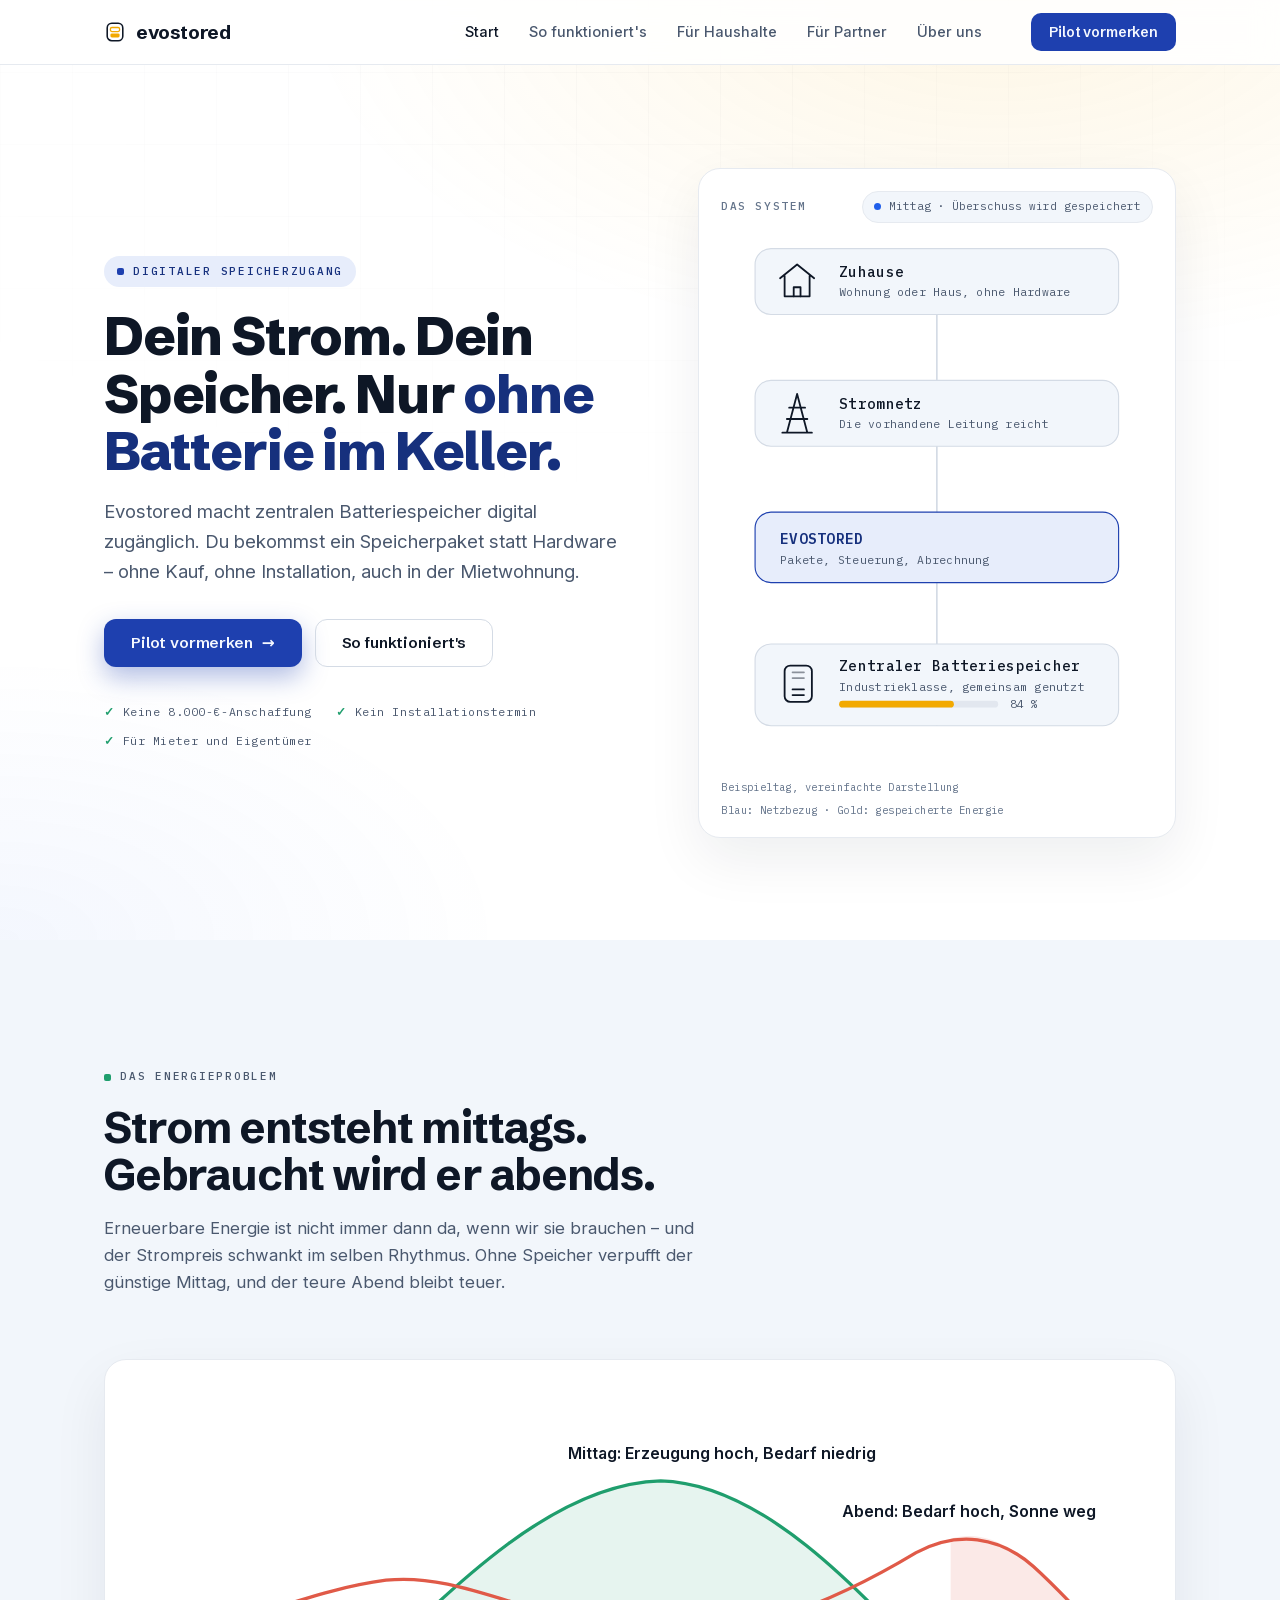
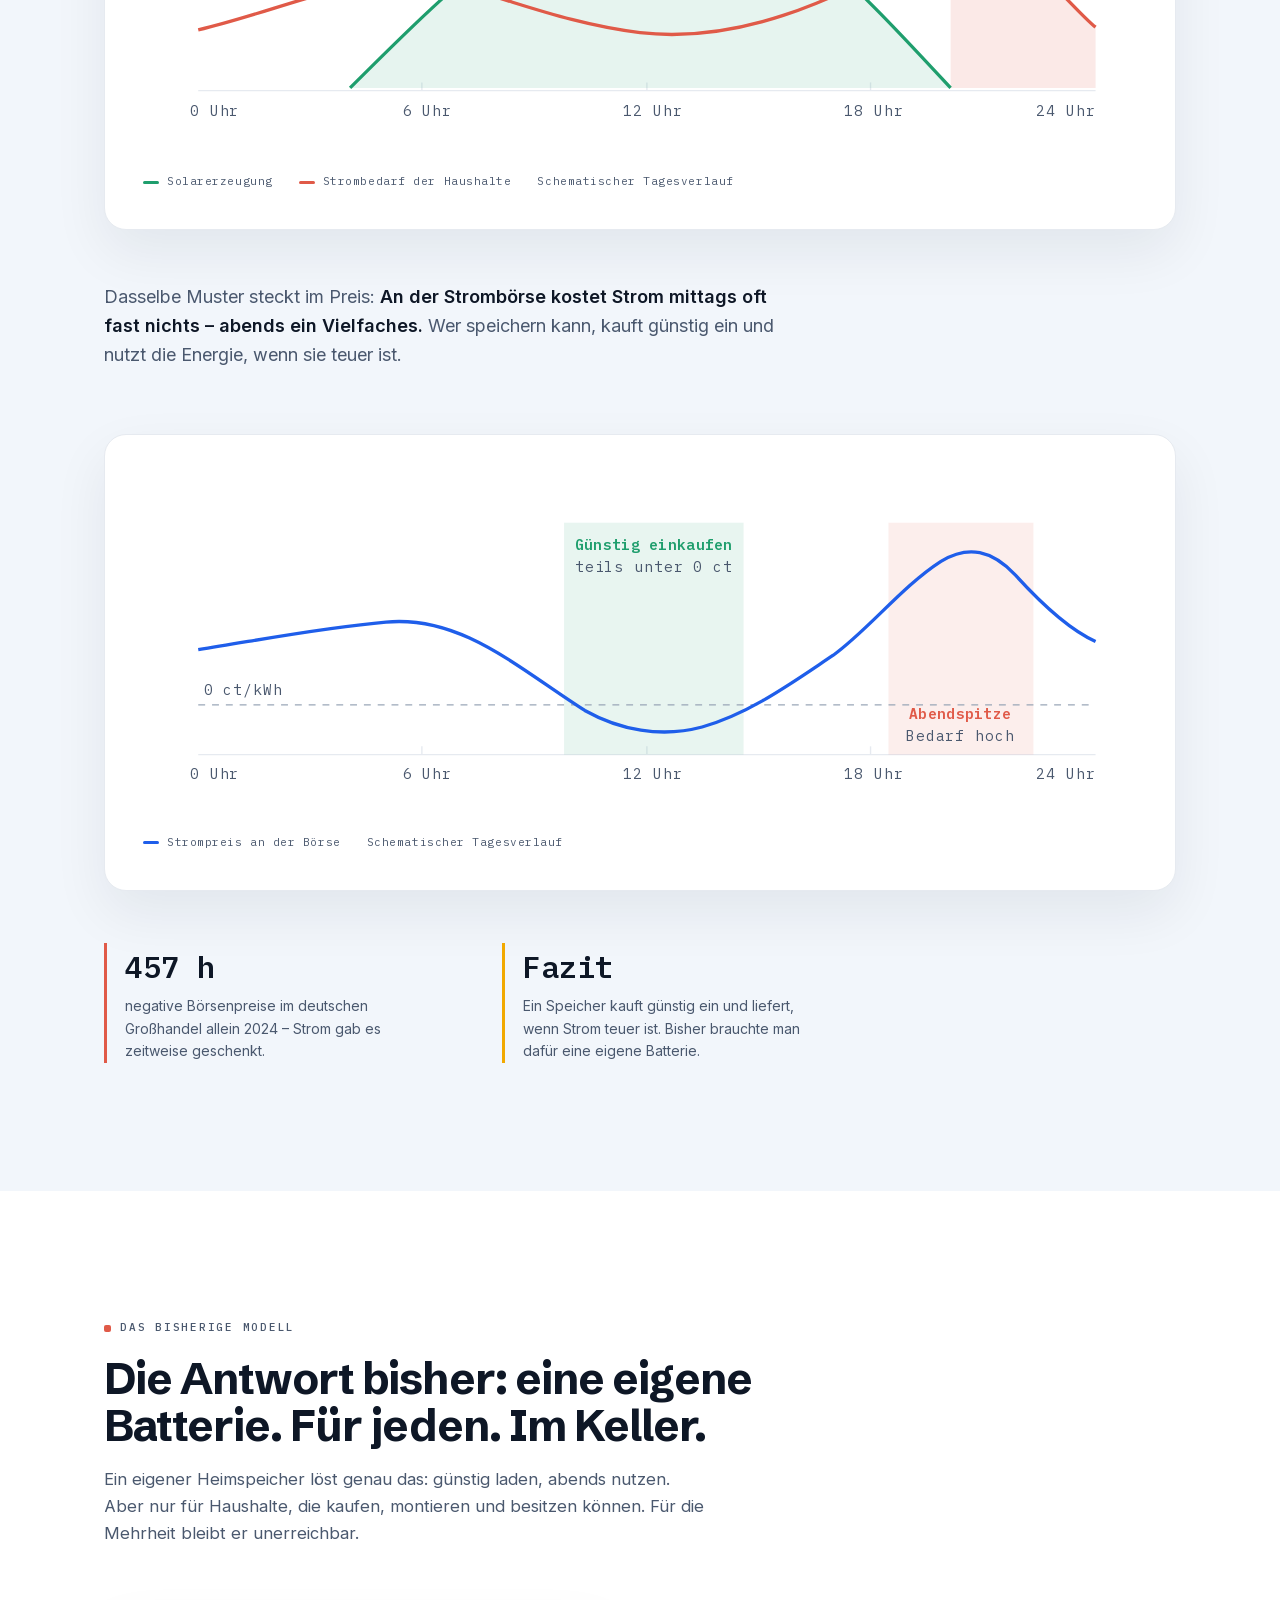
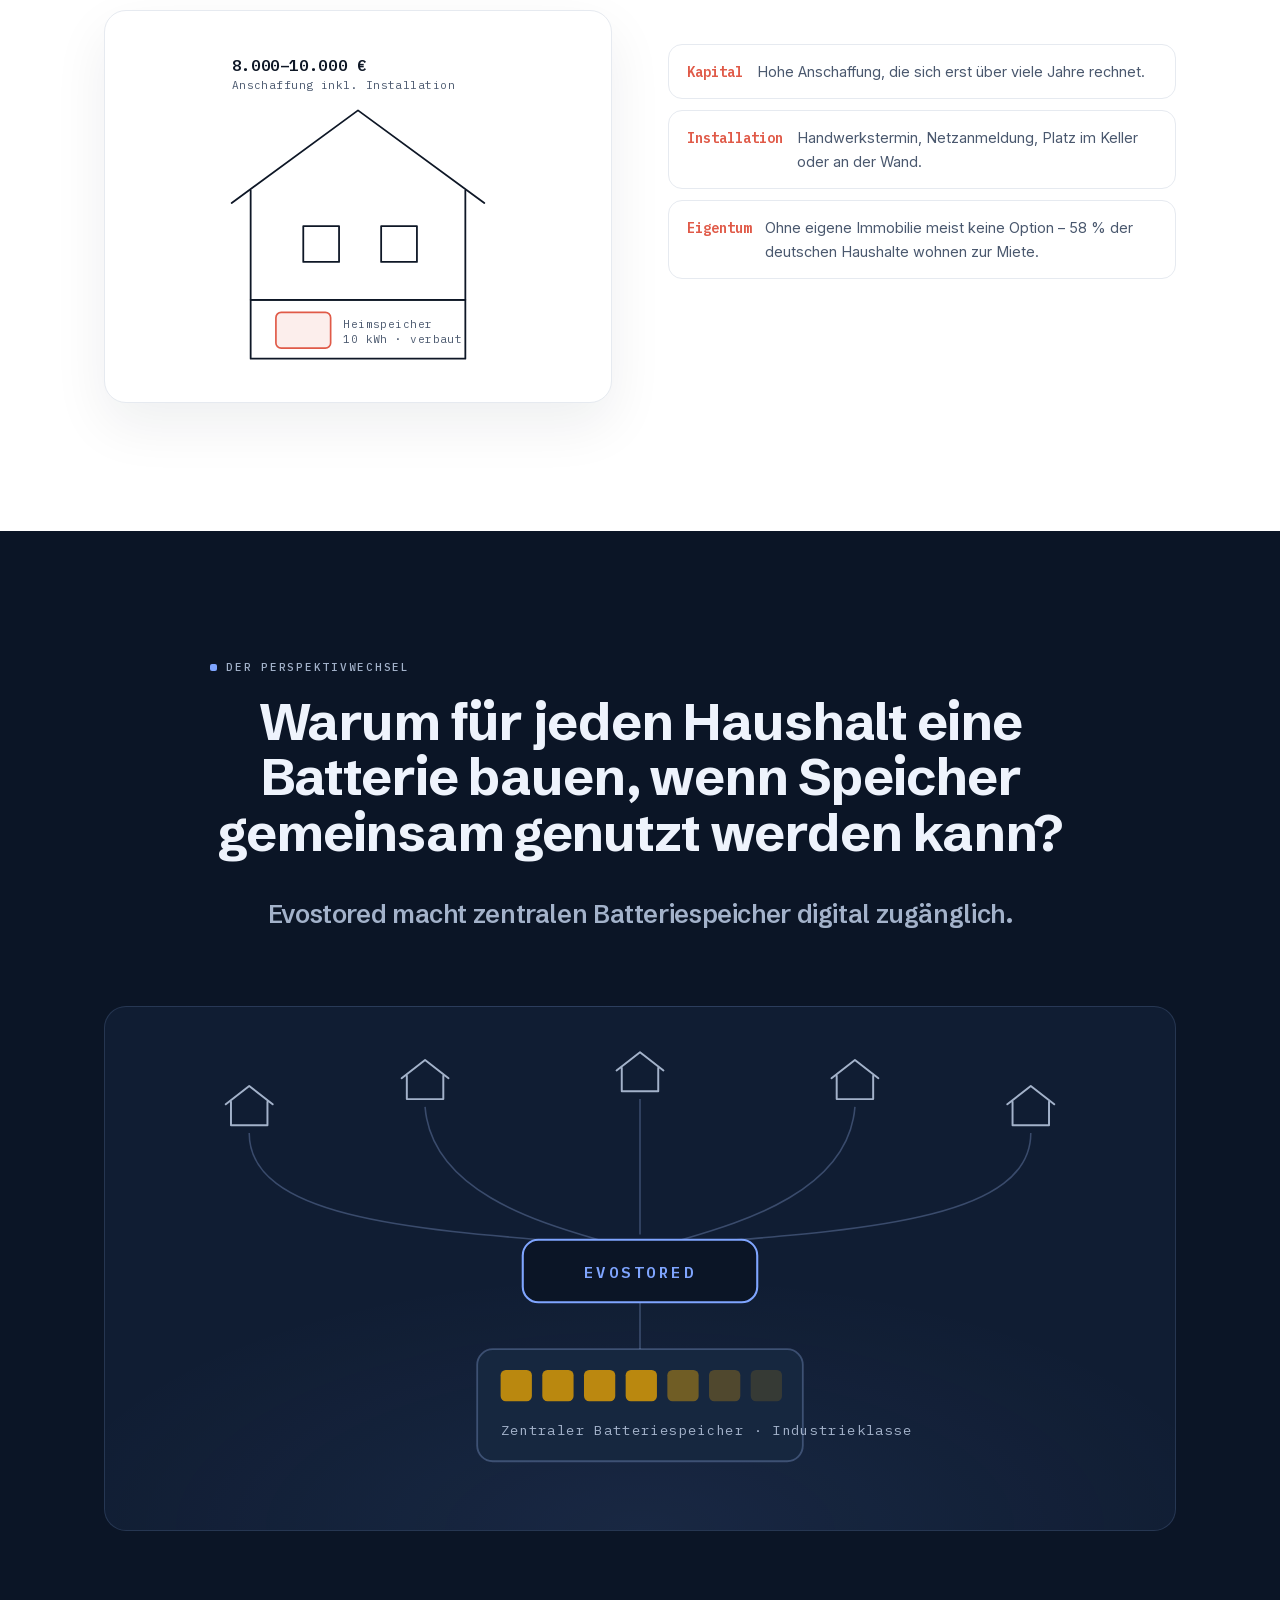
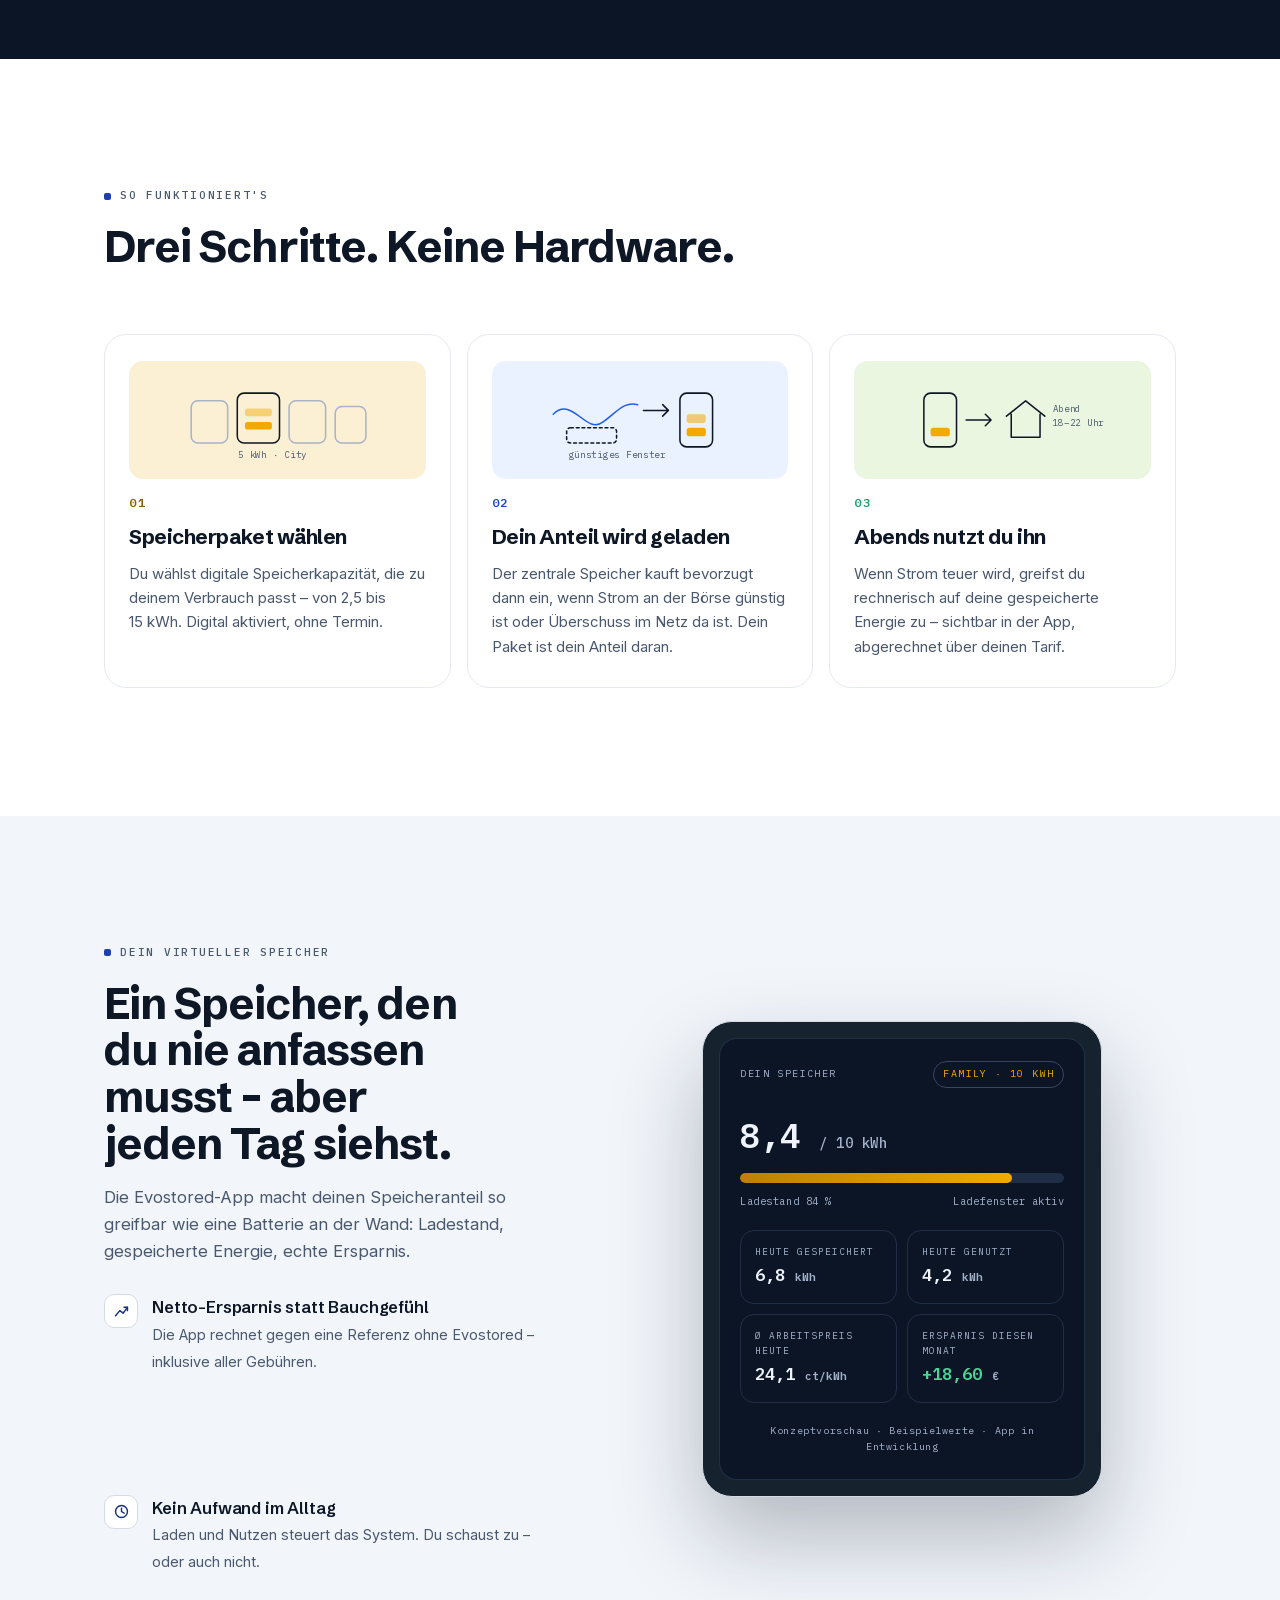
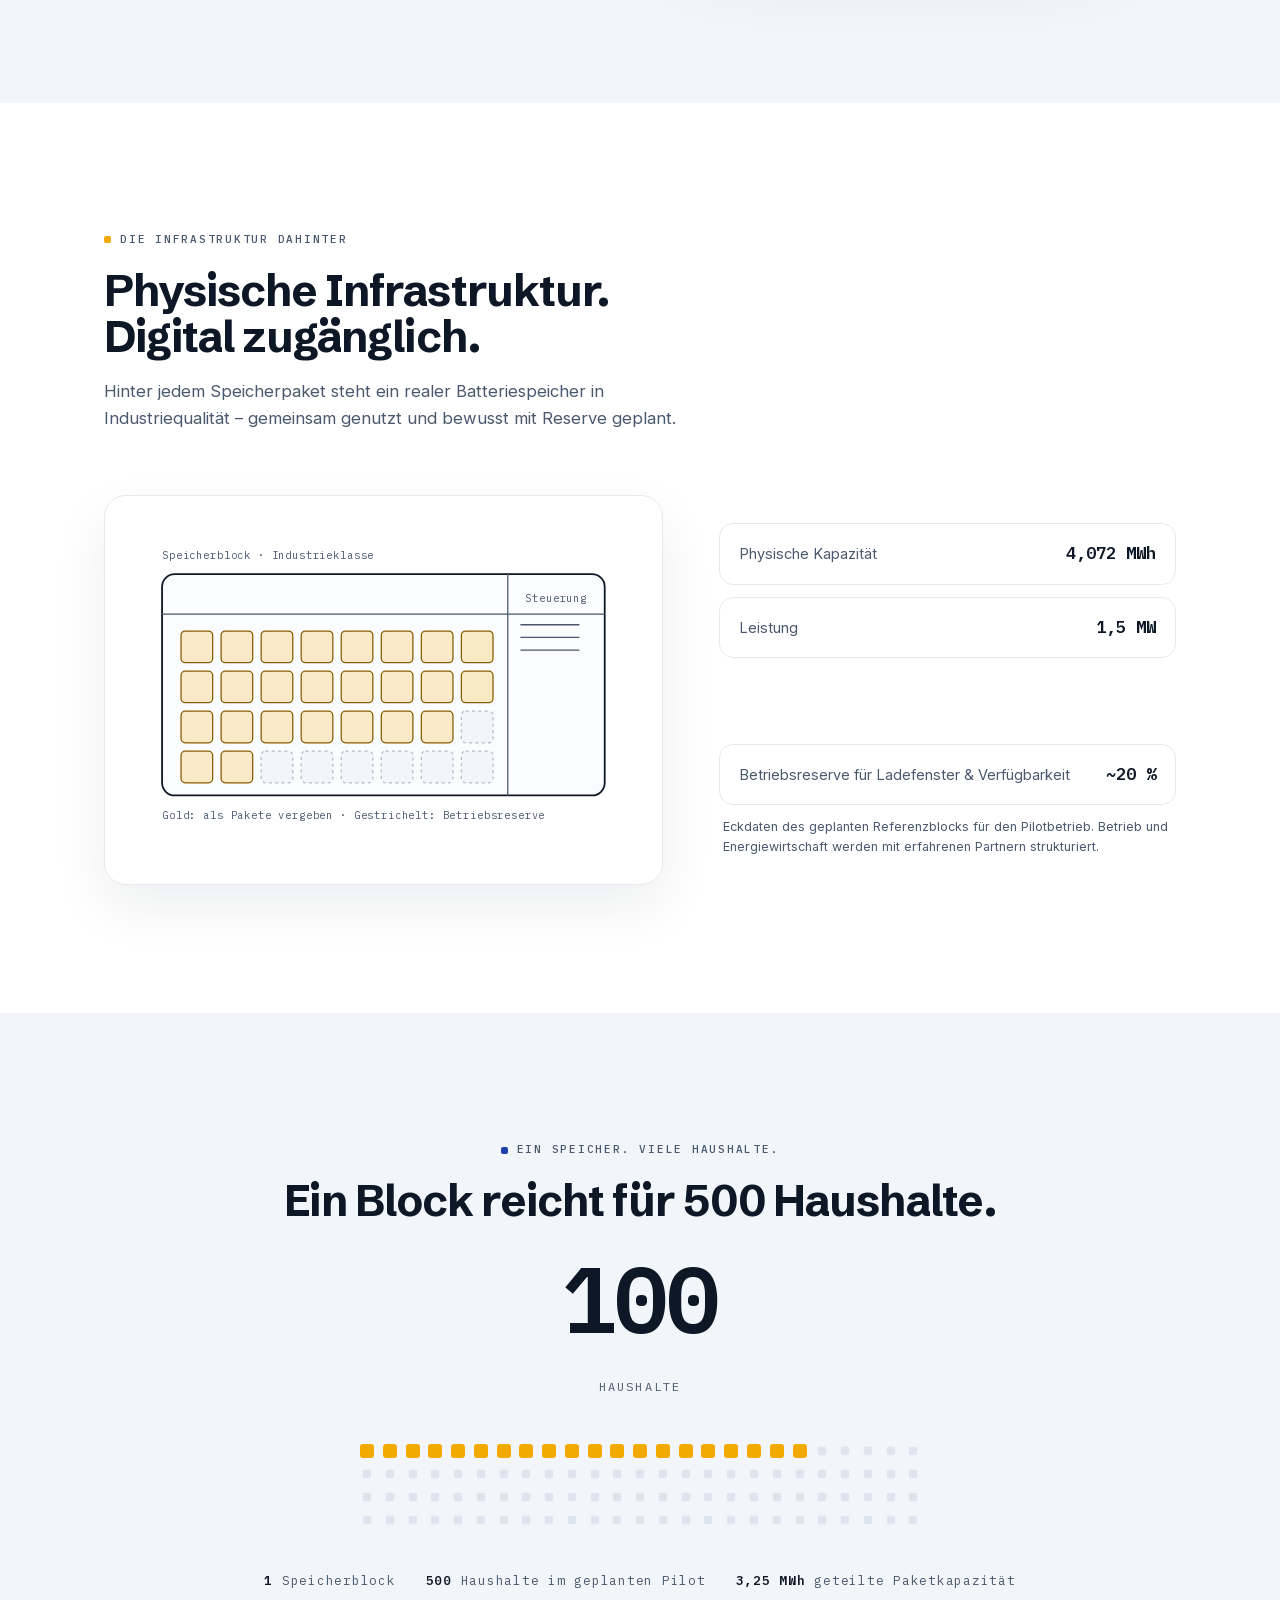
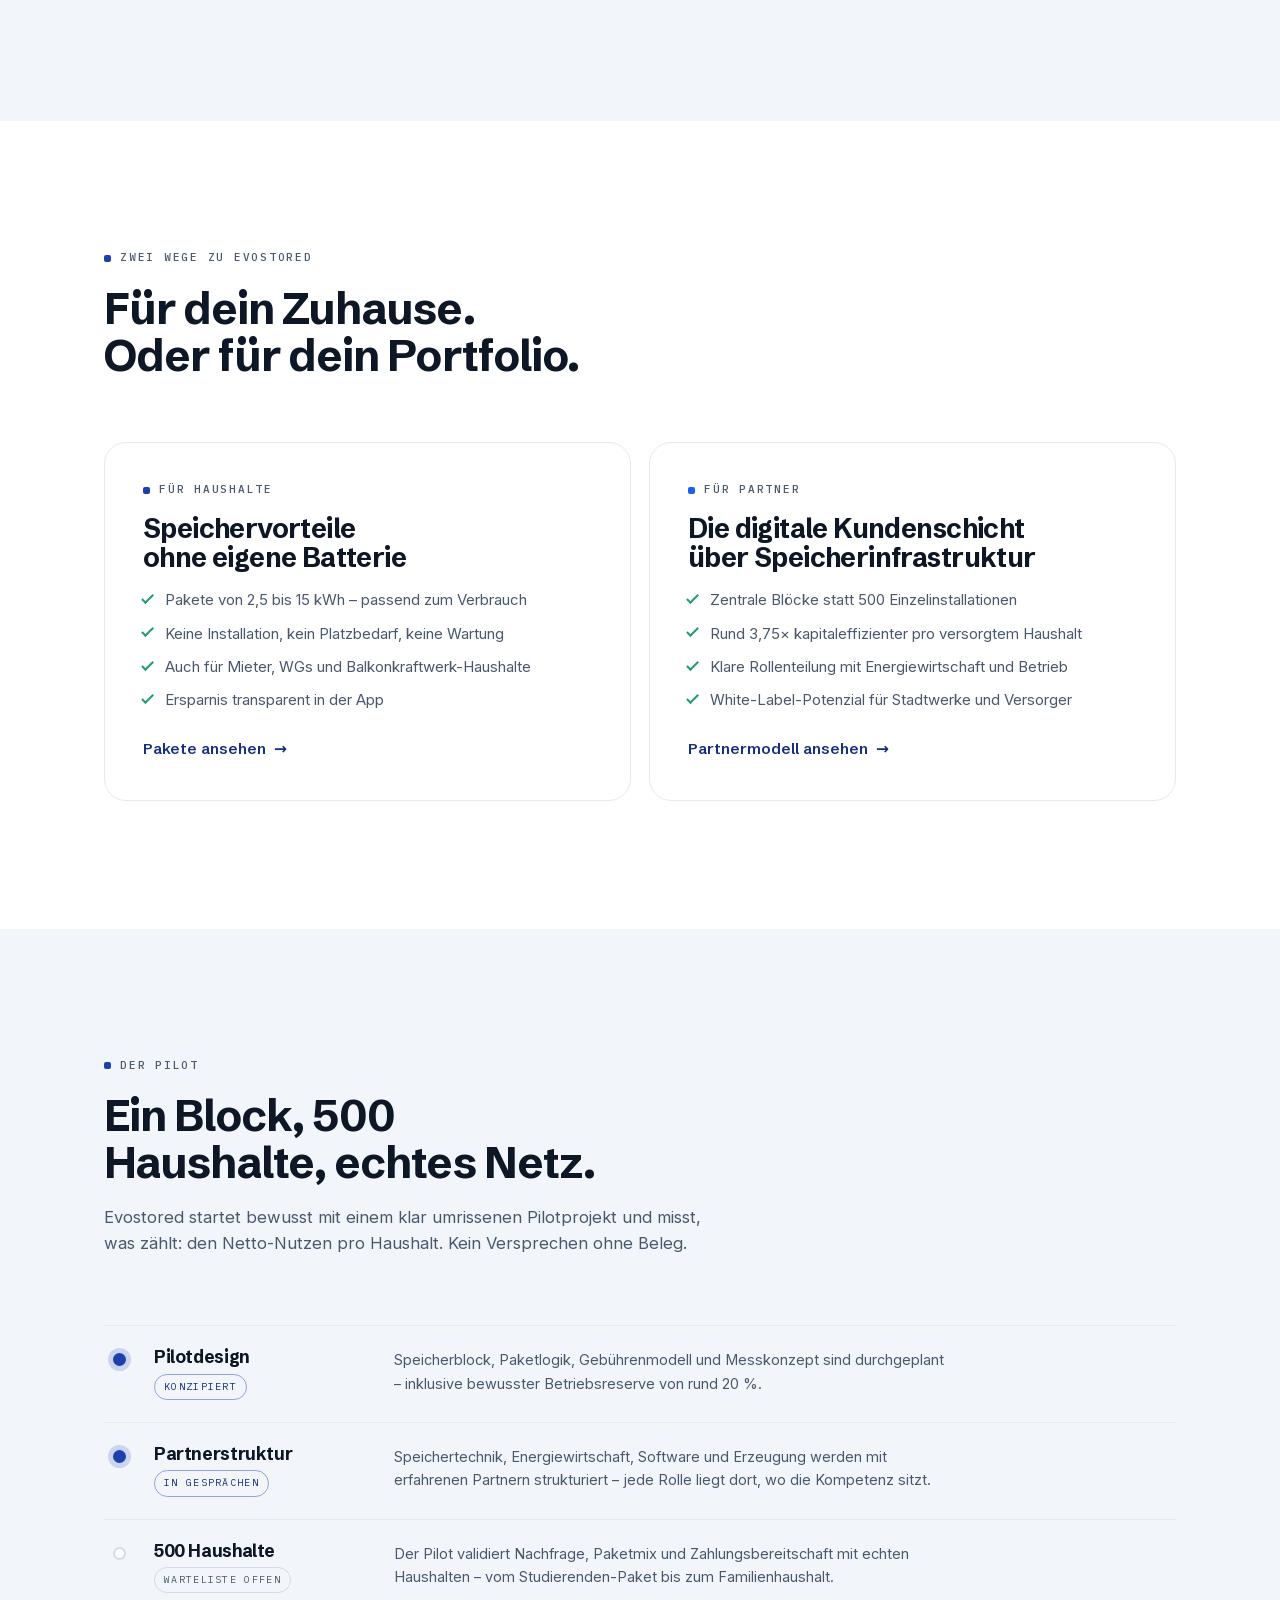
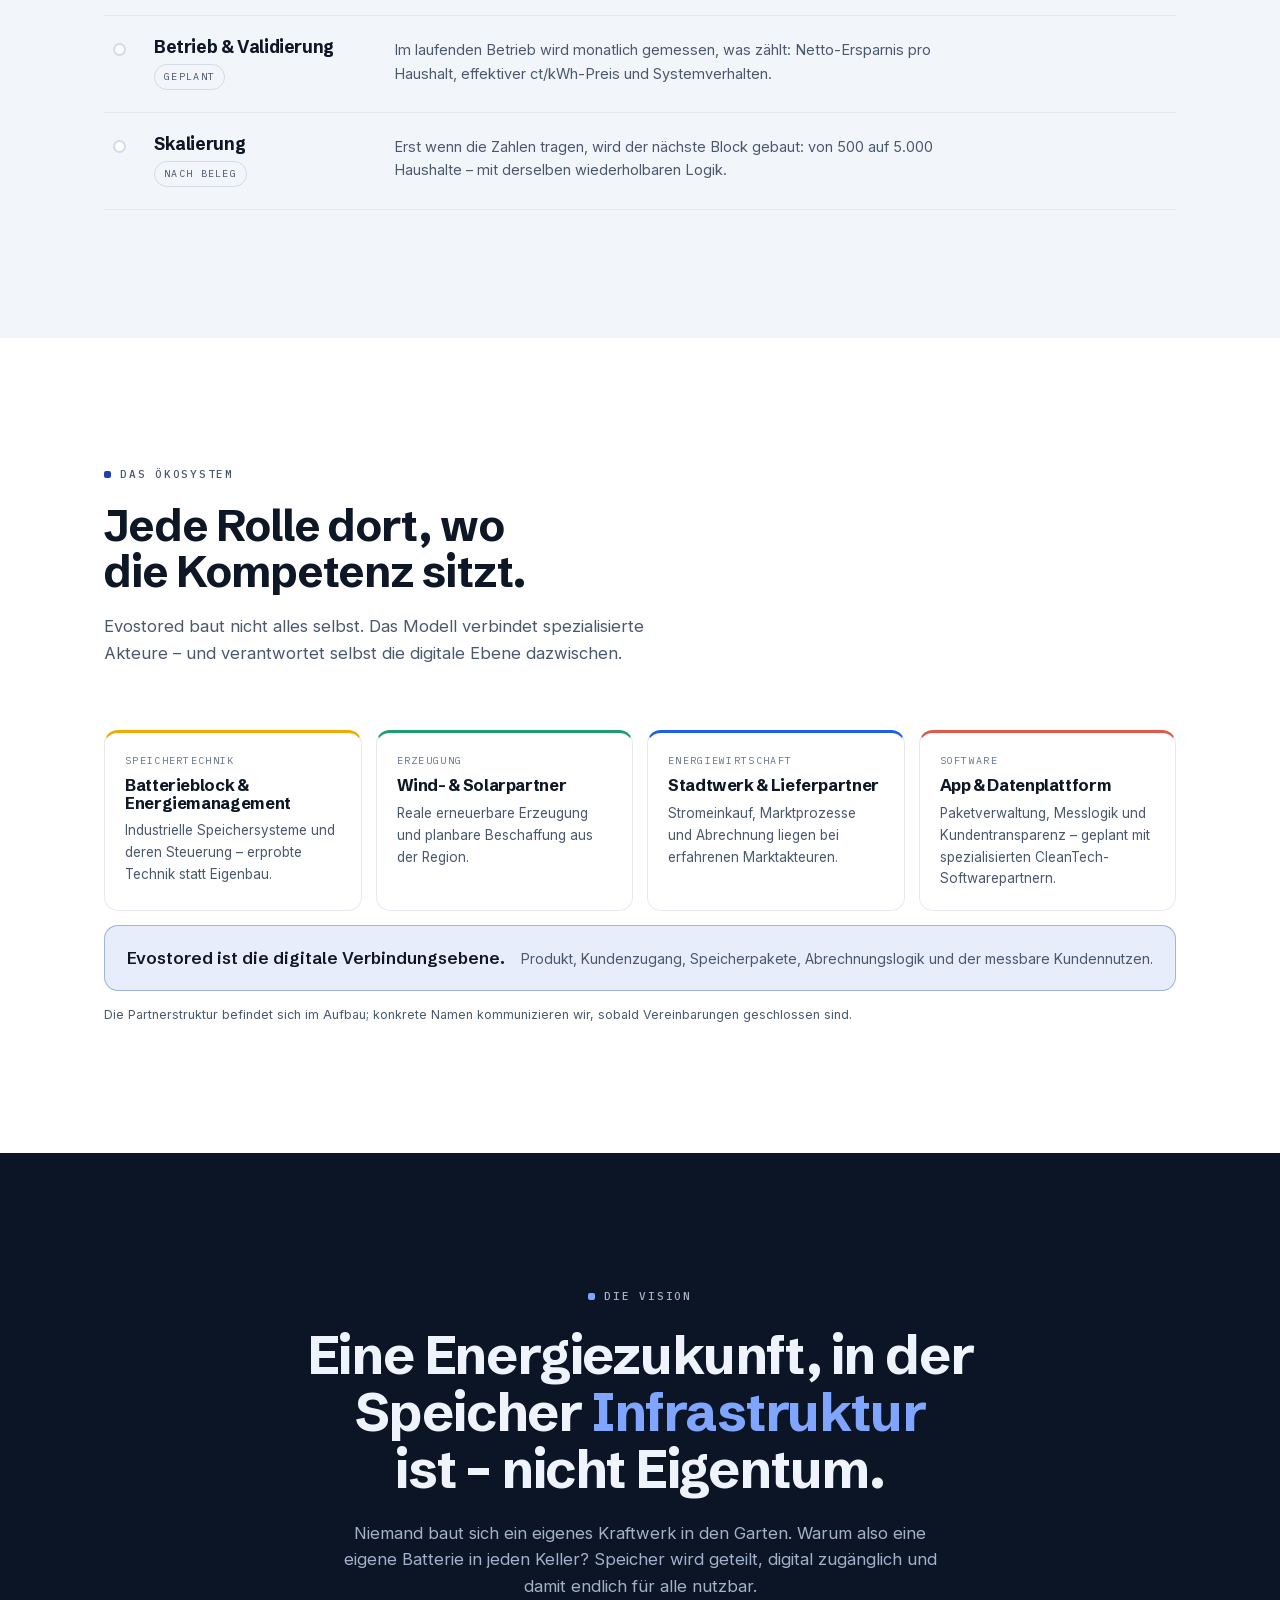
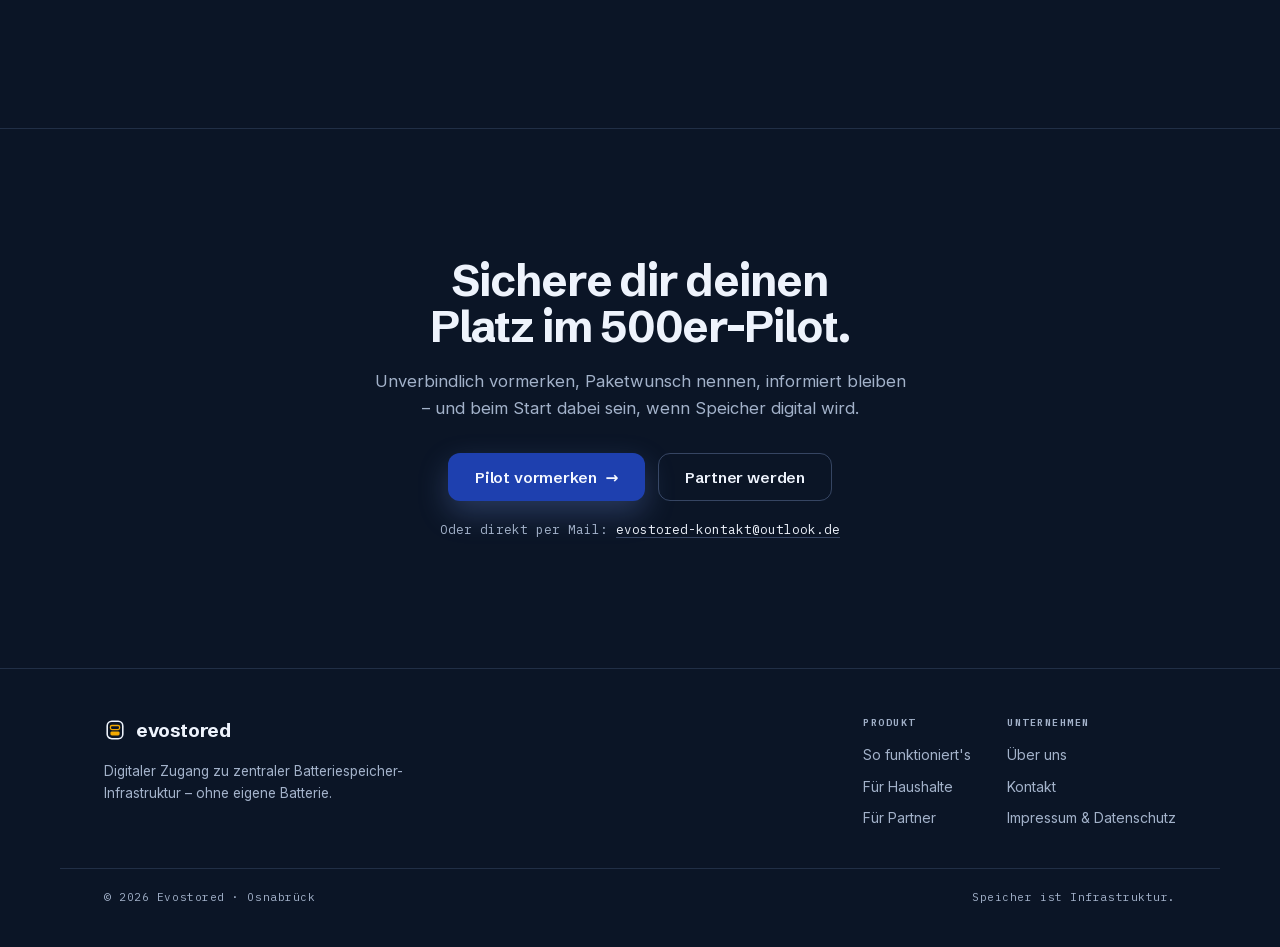
==== commit a5886fbf: "Rebranding: Dunkelblau als Markenfarbe, Gold als Energie-Akzent Zweiter Farbwechsel auf Nutzerwunsch" ====
--- a/index.html
+++ b/index.html
@@ -21,8 +21,8 @@
       <a class="brand" href="index.html" aria-label="Evostored – Startseite">
         <svg viewBox="0 0 24 24" aria-hidden="true">
           <rect x="3.5" y="2.5" width="17" height="19" rx="5" fill="none" stroke="#0e1726" stroke-width="1.7"/>
-          <rect x="7" y="13.5" width="10" height="4.4" rx="1.6" fill="#14b8a6"/>
-          <rect x="7" y="7.1" width="10" height="4.4" rx="1.6" fill="none" stroke="#14b8a6" stroke-width="1.4"/>
+          <rect x="7" y="13.5" width="10" height="4.4" rx="1.6" fill="#f2a900"/>
+          <rect x="7" y="7.1" width="10" height="4.4" rx="1.6" fill="none" stroke="#f2a900" stroke-width="1.4"/>
         </svg>
         evostored
       </a>
@@ -83,11 +83,11 @@
               <circle class="pulse" r="3.6" fill="#1f5eea" style="--path: path('M190 40 L190 432'); --dur: 3.4s; --delay: 1.1s;" />
               <circle class="pulse" r="3.6" fill="#1f5eea" style="--path: path('M190 40 L190 432'); --dur: 3.4s; --delay: 2.2s;" />
             </g>
-            <!-- Abend = gespeicherte Energie fließt zurück (petrol, aufwärts) -->
+            <!-- Abend = gespeicherte Energie fließt zurück (gold, aufwärts) -->
             <g class="p-discharge">
-              <circle class="pulse pulse-up" r="3.6" fill="#14b8a6" style="--path: path('M190 40 L190 432'); --dur: 3.4s;" />
-              <circle class="pulse pulse-up" r="3.6" fill="#14b8a6" style="--path: path('M190 40 L190 432'); --dur: 3.4s; --delay: 1.1s;" />
-              <circle class="pulse pulse-up" r="3.6" fill="#14b8a6" style="--path: path('M190 40 L190 432'); --dur: 3.4s; --delay: 2.2s;" />
+              <circle class="pulse pulse-up" r="3.6" fill="#f2a900" style="--path: path('M190 40 L190 432'); --dur: 3.4s;" />
+              <circle class="pulse pulse-up" r="3.6" fill="#f2a900" style="--path: path('M190 40 L190 432'); --dur: 3.4s; --delay: 1.1s;" />
+              <circle class="pulse pulse-up" r="3.6" fill="#f2a900" style="--path: path('M190 40 L190 432'); --dur: 3.4s; --delay: 2.2s;" />
             </g>
 
             <!-- Zuhause -->
@@ -135,7 +135,7 @@
           </svg>
           <figcaption class="flow-caption">
             <span>Beispieltag, vereinfachte Darstellung</span>
-            <span>Blau: Netzbezug · Petrol: gespeicherte Energie</span>
+            <span>Blau: Netzbezug · Gold: gespeicherte Energie</span>
           </figcaption>
         </figure>
       </div>
@@ -281,7 +281,7 @@
             <path class="n-line" d="M545 46 C540 110 460 134 412 148" />
             <path class="n-line" d="M680 66 C680 130 560 140 430 150" />
             <path class="n-line" d="M380 196 L380 232" />
-            <circle class="pulse" r="3" fill="#14b8a6" style="--path: path('M380 196 L380 232'); --dur: 1.8s;" />
+            <circle class="pulse" r="3" fill="#f2a900" style="--path: path('M380 196 L380 232'); --dur: 1.8s;" />
 
             <g class="n-house" transform="translate(62 30)"><path d="M0 14 L18 0 L36 14 M4 12 v18 h28 v-18" /></g>
             <g class="n-house" transform="translate(197 10)"><path d="M0 14 L18 0 L36 14 M4 12 v18 h28 v-18" /></g>
@@ -449,9 +449,9 @@
                 <rect class="b-cell" x="38" y="208" width="30" height="30" rx="4"/><rect class="b-cell" x="76" y="208" width="30" height="30" rx="4"/><rect class="b-cell b-cell-res" x="114" y="208" width="30" height="30" rx="4"/><rect class="b-cell b-cell-res" x="152" y="208" width="30" height="30" rx="4"/><rect class="b-cell b-cell-res" x="190" y="208" width="30" height="30" rx="4"/><rect class="b-cell b-cell-res" x="228" y="208" width="30" height="30" rx="4"/><rect class="b-cell b-cell-res" x="266" y="208" width="30" height="30" rx="4"/><rect class="b-cell b-cell-res" x="304" y="208" width="30" height="30" rx="4"/>
               </g>
               <text x="20" y="26">Speicherblock · Industrieklasse</text>
-              <text class="b-cap-one" x="20" y="272">Petrol: als Pakete vergeben · Gestrichelt: Betriebsreserve</text>
+              <text class="b-cap-one" x="20" y="272">Gold: als Pakete vergeben · Gestrichelt: Betriebsreserve</text>
               <g class="b-cap-two">
-                <text x="20" y="266">Petrol: als Pakete vergeben</text>
+                <text x="20" y="266">Gold: als Pakete vergeben</text>
                 <text x="20" y="288">Gestrichelt: Betriebsreserve</text>
               </g>
             </svg>
@@ -630,8 +630,8 @@
         <a class="brand" href="index.html">
           <svg viewBox="0 0 24 24" aria-hidden="true">
             <rect x="3.5" y="2.5" width="17" height="19" rx="5" fill="none" stroke="#eef3fc" stroke-width="1.7"/>
-            <rect x="7" y="13.5" width="10" height="4.4" rx="1.6" fill="#14b8a6"/>
-            <rect x="7" y="7.1" width="10" height="4.4" rx="1.6" fill="none" stroke="#14b8a6" stroke-width="1.4"/>
+            <rect x="7" y="13.5" width="10" height="4.4" rx="1.6" fill="#f2a900"/>
+            <rect x="7" y="7.1" width="10" height="4.4" rx="1.6" fill="none" stroke="#f2a900" stroke-width="1.4"/>
           </svg>
           evostored
         </a>
--- a/styles.css
+++ b/styles.css
@@ -1,8 +1,8 @@
 /* ============================================================
    Evostored Design System — hell & vertrauensvoll
-   Weißer Grund, Tinten-Navy als Schrift, Petrol als
+   Weißer Grund, Tinten-Navy als Schrift, Dunkelblau als
    Aktionsfarbe. Funktionale Farben nur in Diagrammen:
-   Petrol = gespeicherte Energie, Blau = Netz/digital,
+   Gold = gespeicherte Energie, Blau = Netz/digital,
    Grün = Erzeugung, Koralle = Verbrauch/teuer.
    Dunkle Kapitel nur als Akzent (Perspektivwechsel, Abschluss).
    ============================================================ */
@@ -55,11 +55,12 @@
   --ink-soft: #4a586e;
   --faint: #64748b;
 
-  /* Aktionsfarbe: Petrol – die Evostored-Markenfarbe */
-  --petrol: #14b8a6;
-  --petrol-deep: #0b6e63;
-  --petrol-soft: #def4f1;
-  --petrol-ink: #04211e;
+  /* Aktionsfarbe: Dunkelblau – die Evostored-Markenfarbe */
+  --brand: #1e40af;
+  --brand-deep: #16307d;
+  --brand-soft: #e7edfb;
+  --brand-ink: #f5f8ff;
+  --brand-bright: #7fa5ff; /* Akzente auf dunklen Kapiteln */
 
   /* Blau nur als Diagramm-Semantik (Netz / Strombörse) */
   --blue: #1f5eea;
@@ -75,8 +76,8 @@
   --snow-soft: #a3b2ca;
 
   /* Funktionale Energie-Farben (Diagramme) */
-  --cell: #14b8a6;        /* gespeicherte Energie */
-  --cell-deep: #0b6e63;   /* Petrol als Text auf hell */
+  --cell: #f2a900;        /* gespeicherte Energie */
+  --cell-deep: #8a5c00;   /* Gold als Text auf hell */
   --pv: #1f9e6d;          /* Erzeugung */
   --load: #e05a48;        /* Verbrauch / teuer */
 
@@ -119,12 +120,12 @@
 ul, ol { list-style: none; }
 strong { font-weight: 600; }
 
-::selection { background: rgba(20, 184, 166, 0.35); }
+::selection { background: rgba(30, 64, 175, 0.22); }
 
 a:focus-visible,
 button:focus-visible,
 summary:focus-visible {
-  outline: 2px solid var(--petrol-deep);
+  outline: 2px solid var(--brand-deep);
   outline-offset: 3px;
   border-radius: 4px;
 }
@@ -136,7 +137,7 @@
   text-underline-offset: 2px;
   transition: color 0.16s var(--ease);
 }
-.text-link:hover { color: var(--petrol-deep); }
+.text-link:hover { color: var(--brand-deep); }
 
 /* ------------------------------------------------ Typo-Rollen */
 .kicker {
@@ -155,7 +156,7 @@
   width: 7px;
   height: 7px;
   border-radius: 2px;
-  background: var(--petrol);
+  background: var(--brand);
   flex: 0 0 auto;
 }
 .kicker.k-blue::before { background: var(--blue); }
@@ -206,8 +207,8 @@
     border-color 0.18s var(--ease), color 0.18s var(--ease), box-shadow 0.18s var(--ease);
 }
 .btn:active { transform: translateY(1px); }
-.btn-primary { background: var(--petrol); color: var(--petrol-ink); box-shadow: 0 10px 26px rgba(20, 184, 166, 0.4); }
-.btn-primary:hover { background: #2acbb8; }
+.btn-primary { background: var(--brand); color: var(--brand-ink); box-shadow: 0 10px 26px rgba(30, 64, 175, 0.35); }
+.btn-primary:hover { background: #2a52d4; }
 .btn-ghost { border-color: var(--line-strong); color: var(--ink); }
 .btn-ghost:hover { border-color: var(--ink-soft); background: var(--cloud); }
 .btn-arrow::after { content: "→"; font-family: var(--body); transition: transform 0.18s var(--ease); }
@@ -288,7 +289,7 @@
 .chapter-dark .section-head p,
 .chapter-dark p { color: var(--snow-soft); }
 .chapter-dark .kicker { color: var(--snow-soft); }
-.chapter-dark .kicker::before { background: var(--cell); }
+.chapter-dark .kicker::before { background: var(--brand-bright); }
 .chapter-tight { padding-top: clamp(20px, 3vw, 36px); }
 
 /* Reveal-Grundlage: verstecken nur, wenn JS aktiv ist */
@@ -303,7 +304,7 @@
   position: relative;
   padding-block: clamp(120px, 14vw, 168px) clamp(64px, 8vw, 104px);
   background:
-    radial-gradient(80% 55% at 78% 0%, rgba(20, 184, 166, 0.12), transparent 68%),
+    radial-gradient(80% 55% at 78% 0%, rgba(242, 169, 0, 0.10), transparent 68%),
     radial-gradient(55% 42% at 0% 100%, rgba(31, 94, 234, 0.05), transparent 72%),
     var(--paper);
   overflow: hidden;
@@ -328,8 +329,8 @@
   align-items: center;
 }
 .hero .kicker {
-  background: var(--petrol-soft);
-  color: var(--petrol-deep);
+  background: var(--brand-soft);
+  color: var(--brand-deep);
   padding: 7px 13px;
   border-radius: 99px;
 }
@@ -341,7 +342,7 @@
 }
 .hero-copy h1 em {
   font-style: normal;
-  color: var(--petrol-deep);
+  color: var(--brand-deep);
 }
 .hero-copy > p {
   font-size: clamp(16.5px, 1.5vw, 18.5px);
@@ -400,7 +401,7 @@
   background: var(--cloud);
   color: var(--ink-soft);
 }
-/* Mittag = laden (blau wie die Lade-Pulse), Abend = liefern (petrol) */
+/* Mittag = laden (blau wie die Lade-Pulse), Abend = liefern (gold) */
 .flow-state i { width: 7px; height: 7px; border-radius: 50%; background: var(--blue); flex: 0 0 auto; transition: background 0.4s var(--ease); }
 .is-evening .flow-state i { background: var(--cell); }
 
@@ -408,12 +409,12 @@
 .flow-svg text { font-family: var(--mono); letter-spacing: 0.02em; }
 
 .fs-node { fill: var(--cloud); stroke: var(--line-strong); }
-.fs-node-core { fill: var(--petrol-soft); stroke: var(--cell); }
+.fs-node-core { fill: var(--brand-soft); stroke: var(--brand); }
 .fs-icon { stroke: var(--ink); fill: none; stroke-width: 1.6; stroke-linecap: round; stroke-linejoin: round; }
 .fs-label { fill: var(--ink); font-size: 12.5px; font-weight: 500; }
 .fs-sub { fill: var(--ink-soft); font-size: 10px; }
 .fs-line { stroke: var(--line-strong); stroke-width: 1.5; fill: none; }
-.fs-core-word { fill: var(--petrol-deep); font-size: 12.5px; font-weight: 600; letter-spacing: 0.2em; }
+.fs-core-word { fill: var(--brand-deep); font-size: 12.5px; font-weight: 600; letter-spacing: 0.2em; }
 
 .fs-soc-track { fill: #e2e7ef; }
 .fs-soc-fill { fill: var(--cell); transition: width 1.1s var(--ease); }
@@ -591,7 +592,7 @@
   font-family: var(--display);
   font-size: clamp(19px, 2.4vw, 25px);
   font-weight: 600;
-  color: var(--cell);
+  color: var(--brand-bright);
   letter-spacing: -0.015em;
 }
 .network-stage {
@@ -599,18 +600,18 @@
   border: 1px solid var(--night-line);
   border-radius: var(--r-lg);
   background:
-    radial-gradient(80% 70% at 50% 100%, rgba(20, 184, 166, 0.07), transparent 70%),
+    radial-gradient(80% 70% at 50% 100%, rgba(127, 165, 255, 0.08), transparent 70%),
     var(--night-2);
   padding: clamp(20px, 3.4vw, 40px);
 }
 .network-svg { width: 100%; height: auto; }
 .network-svg .n-house { stroke: var(--snow-soft); stroke-width: 1.5; fill: none; stroke-linejoin: round; stroke-linecap: round; }
 .network-svg .n-line { stroke: var(--night-line-strong); stroke-width: 1.2; fill: none; }
-.network-svg .n-core { fill: var(--night); stroke: var(--cell); stroke-width: 1.6; }
+.network-svg .n-core { fill: var(--night); stroke: var(--brand-bright); stroke-width: 1.6; }
 .network-svg text { font-family: var(--mono); letter-spacing: 0.1em; }
-.network-svg .n-core-label { fill: var(--cell); font-size: 12px; font-weight: 600; letter-spacing: 0.22em; }
+.network-svg .n-core-label { fill: var(--brand-bright); font-size: 12px; font-weight: 600; letter-spacing: 0.22em; }
 .network-svg .n-block { fill: #16273f; stroke: var(--night-line-strong); stroke-width: 1.4; }
-.network-svg .n-cell { fill: rgba(20, 184, 166, 0.75); }
+.network-svg .n-cell { fill: rgba(242, 169, 0, 0.75); }
 .network-svg .n-sub { fill: var(--snow-soft); font-size: 10.5px; }
 
 /* ------------------------------------------------ Schritte */
@@ -637,11 +638,11 @@
   font-size: 12px;
   font-weight: 600;
   letter-spacing: 0.14em;
-  color: var(--petrol-deep);
+  color: var(--cell-deep);
 }
 .step-card:nth-child(2)::before { color: var(--blue-deep); }
 .step-card:nth-child(3)::before { color: var(--pv); }
-.step-card:nth-child(1) .step-visual { background: var(--petrol-soft); }
+.step-card:nth-child(1) .step-visual { background: #fbf0d4; }
 .step-card:nth-child(2) .step-visual { background: var(--blue-soft); }
 .step-card:nth-child(3) .step-visual { background: #eaf6df; }
 .step-card h3 { font-size: 20.5px; }
@@ -678,7 +679,7 @@
   background: var(--paper);
   display: grid;
   place-items: center;
-  color: var(--petrol-deep);
+  color: var(--brand-deep);
 }
 .app-point i svg { width: 17px; height: 17px; stroke: currentColor; fill: none; stroke-width: 1.7; stroke-linecap: round; stroke-linejoin: round; }
 .app-point strong { display: block; font-family: var(--display); font-size: 16.5px; letter-spacing: -0.01em; }
@@ -722,7 +723,7 @@
 .soc-num { font-family: var(--mono); font-size: 34px; font-weight: 600; color: var(--snow); font-variant-numeric: tabular-nums; }
 .soc-num .unit { font-size: 14px; color: var(--snow-soft); }
 .soc-bar { height: 10px; border-radius: 99px; background: rgba(164, 194, 255, 0.14); overflow: hidden; }
-.soc-bar i { display: block; height: 100%; width: 0; border-radius: 99px; background: linear-gradient(90deg, #0c8577, var(--cell)); transition: width 1.3s var(--ease); }
+.soc-bar i { display: block; height: 100%; width: 0; border-radius: 99px; background: linear-gradient(90deg, #c07f06, var(--cell)); transition: width 1.3s var(--ease); }
 .soc-caption { display: flex; justify-content: space-between; font-family: var(--mono); font-size: 10.5px; color: var(--snow-soft); letter-spacing: 0.05em; }
 .device-stats { display: grid; grid-template-columns: 1fr 1fr; gap: 10px; }
 .dstat {
@@ -763,7 +764,7 @@
 }
 .block-svg { width: 100%; height: auto; }
 .block-svg .b-frame { fill: #fbfcfe; stroke: var(--ink); stroke-width: 1.7; }
-.block-svg .b-cell { fill: rgba(20, 184, 166, 0.22); stroke: var(--cell-deep); stroke-width: 1.2; }
+.block-svg .b-cell { fill: rgba(242, 169, 0, 0.22); stroke: var(--cell-deep); stroke-width: 1.2; }
 .block-svg .b-cell-res { fill: var(--cloud); stroke: #b3bdcc; stroke-dasharray: 3 3; }
 .block-svg .b-detail { stroke: var(--ink-soft); stroke-width: 1.2; fill: none; }
 .block-svg text { font-family: var(--mono); font-size: 10px; fill: var(--ink-soft); letter-spacing: 0.08em; }
@@ -869,7 +870,7 @@
   font-family: var(--display);
   font-weight: 600;
   font-size: 15.5px;
-  color: var(--petrol-deep);
+  color: var(--brand-deep);
   display: inline-flex;
   align-items: center;
   gap: 8px;
@@ -897,7 +898,7 @@
   margin-top: 5px;
   background: var(--paper);
 }
-.milestone.is-active .milestone-dot i { border-color: var(--cell); background: var(--cell); box-shadow: 0 0 0 5px rgba(20, 184, 166, 0.22); }
+.milestone.is-active .milestone-dot i { border-color: var(--brand); background: var(--brand); box-shadow: 0 0 0 5px rgba(30, 64, 175, 0.18); }
 .milestone h3 { font-size: 17.5px; }
 .milestone-status {
   margin-top: 7px;
@@ -911,7 +912,7 @@
   padding: 4px 9px;
   color: var(--ink-soft);
 }
-.milestone.is-active .milestone-status { color: var(--petrol-deep); border-color: rgba(20, 184, 166, 0.6); }
+.milestone.is-active .milestone-status { color: var(--brand-deep); border-color: rgba(30, 64, 175, 0.45); }
 .milestone p { font-size: 14.5px; color: var(--ink-soft); max-width: 62ch; }
 
 /* ------------------------------------------------ Ökosystem */
@@ -946,9 +947,9 @@
 .eco-card p { font-size: 13.5px; color: var(--ink-soft); }
 .eco-center {
   margin-top: 14px;
-  border: 1px solid rgba(20, 184, 166, 0.55);
+  border: 1px solid rgba(30, 64, 175, 0.35);
   border-radius: var(--r-md);
-  background: var(--petrol-soft);
+  background: var(--brand-soft);
   padding: 18px 22px;
   display: flex;
   flex-wrap: wrap;
@@ -967,17 +968,17 @@
   margin-inline: auto;
   font-size: clamp(30px, 5vw, 54px);
 }
-.vision h2 em { font-style: normal; color: var(--cell); }
+.vision h2 em { font-style: normal; color: var(--brand-bright); }
 .vision p { max-width: 620px; margin: 22px auto 0; }
 
 .cta-final { border-top: 1px solid var(--night-line); text-align: center; }
 .cta-final h2 { font-size: clamp(28px, 4vw, 44px); max-width: 700px; margin-inline: auto; }
 .cta-final p { max-width: 54ch; margin: 18px auto 0; }
 .cta-final .hero-actions { justify-content: center; margin-top: 32px; }
-.cta-final .btn-primary { box-shadow: 0 12px 30px rgba(20, 184, 166, 0.28); }
+.cta-final .btn-primary { box-shadow: 0 12px 30px rgba(127, 165, 255, 0.25); }
 .cta-mail { margin-top: 20px; font-family: var(--mono); font-size: 12.5px; color: var(--snow-soft); }
 .cta-mail a { color: var(--snow); border-bottom: 1px solid var(--night-line-strong); }
-.cta-mail a:hover { color: var(--cell); border-color: var(--cell); }
+.cta-mail a:hover { color: var(--brand-bright); border-color: var(--brand-bright); }
 
 /* ------------------------------------------------ Footer (dunkel, schließt ab) */
 .site-footer {
@@ -1046,7 +1047,7 @@
   align-content: start;
   position: relative;
 }
-.pack.is-featured { border-color: rgba(12, 133, 119, 0.55); box-shadow: 0 20px 50px rgba(12, 133, 119, 0.12); }
+.pack.is-featured { border-color: rgba(30, 64, 175, 0.45); box-shadow: 0 20px 50px rgba(30, 64, 175, 0.12); }
 .pack-flag {
   position: absolute;
   top: -11px;
@@ -1055,8 +1056,8 @@
   font-size: 9.5px;
   letter-spacing: 0.12em;
   text-transform: uppercase;
-  background: var(--petrol);
-  color: var(--petrol-ink);
+  background: var(--brand);
+  color: var(--brand-ink);
   border-radius: 99px;
   padding: 4px 10px;
   font-weight: 600;
@@ -1113,7 +1114,7 @@
   gap: 16px;
   transition: color 0.16s var(--ease);
 }
-.faq summary:hover { color: var(--petrol-deep); }
+.faq summary:hover { color: var(--brand-deep); }
 .faq summary::-webkit-details-marker { display: none; }
 .faq summary::after { content: "+"; font-family: var(--mono); font-size: 19px; color: var(--ink-soft); transition: transform 0.2s var(--ease); }
 .faq details[open] summary::after { transform: rotate(45deg); }
@@ -1188,8 +1189,8 @@
 @media (max-width: 1020px) {
   .hero-grid { grid-template-columns: minmax(0, 1fr); }
   .hero .kicker {
-  background: var(--petrol-soft);
-  color: var(--petrol-deep);
+  background: var(--brand-soft);
+  color: var(--brand-deep);
   padding: 7px 13px;
   border-radius: 99px;
 }
@@ -1225,7 +1226,7 @@
   .nav-open .nav-drawer { opacity: 1; transform: none; pointer-events: auto; }
   .nav-drawer a { padding: 12px 6px; font-size: 16px; font-weight: 500; color: var(--ink); border-bottom: 1px solid var(--line); }
   .nav-drawer a:last-child { border-bottom: 0; }
-  .nav-drawer .drawer-cta { margin-top: 12px; border-bottom: 0; color: var(--petrol-ink); }
+  .nav-drawer .drawer-cta { margin-top: 12px; border-bottom: 0; color: var(--brand-ink); }
 
   .oldway { grid-template-columns: minmax(0, 1fr); }
   .infra-grid { grid-template-columns: minmax(0, 1fr); }
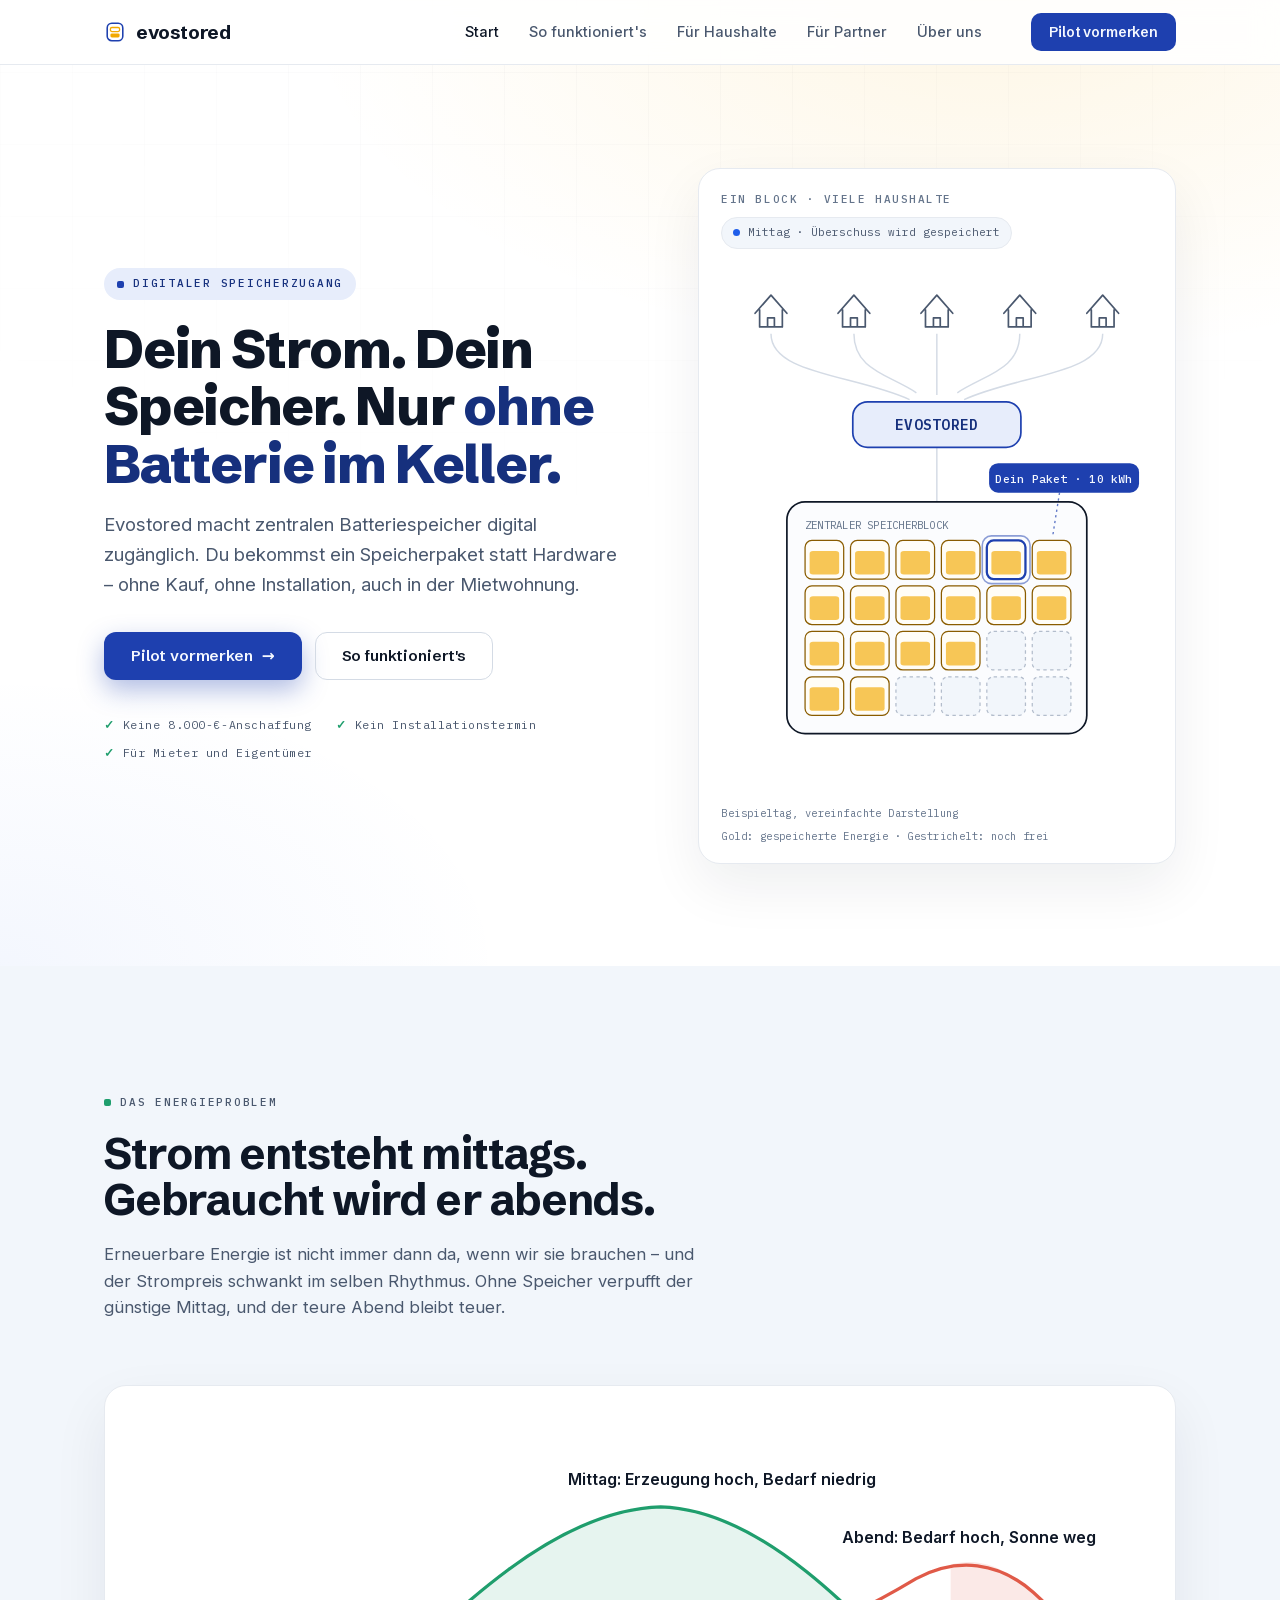
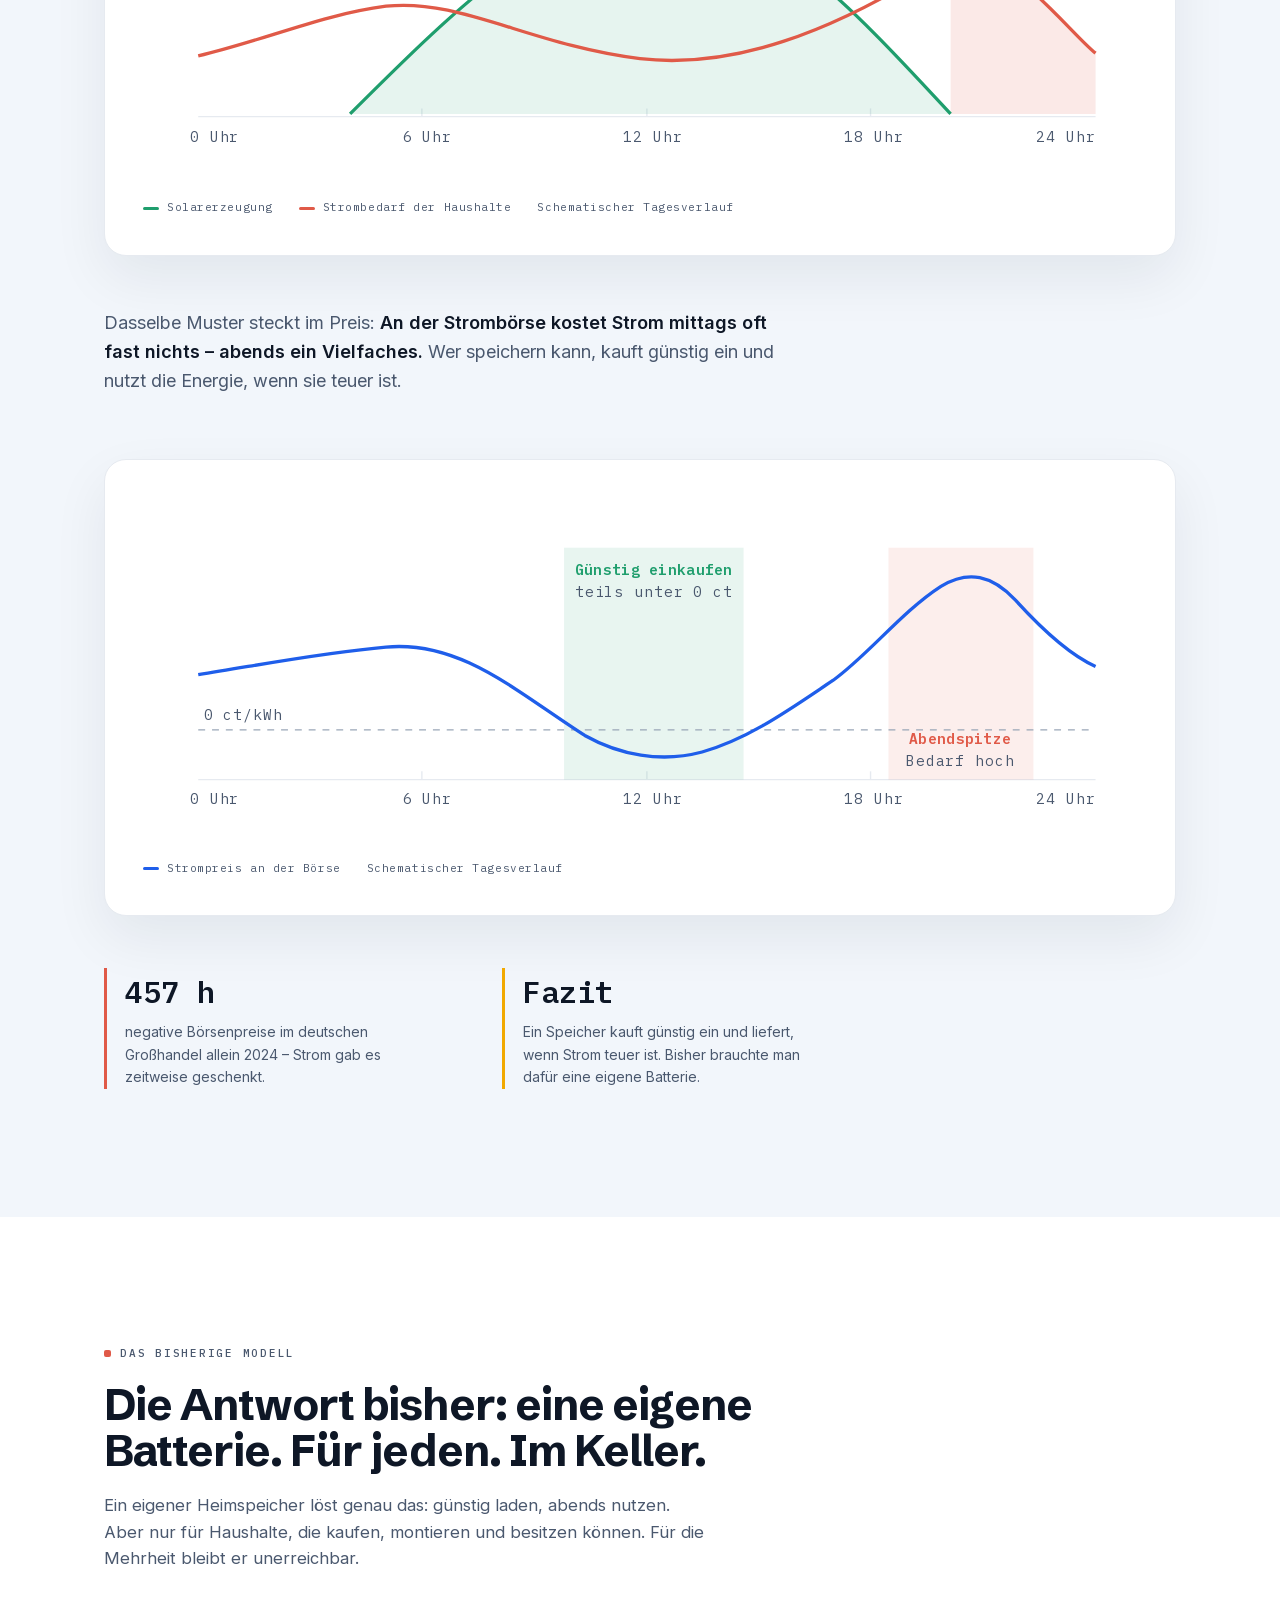
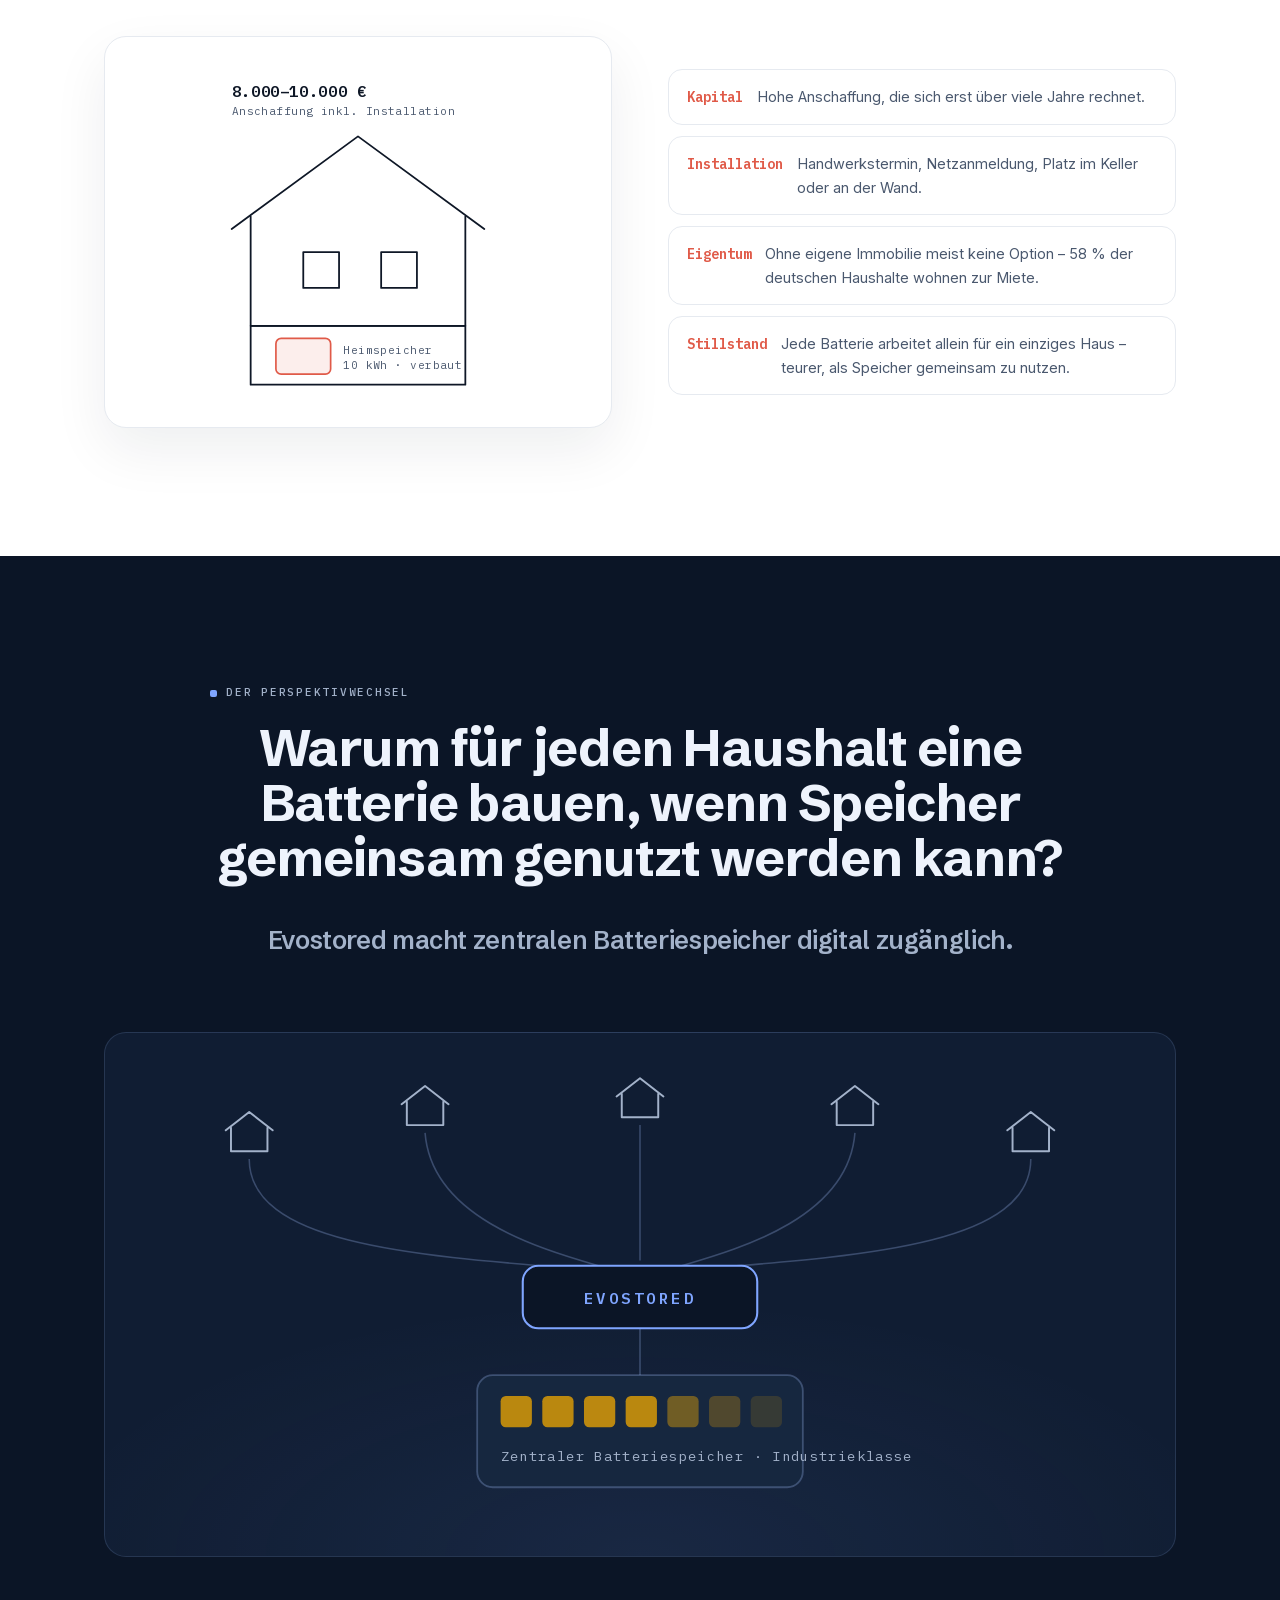
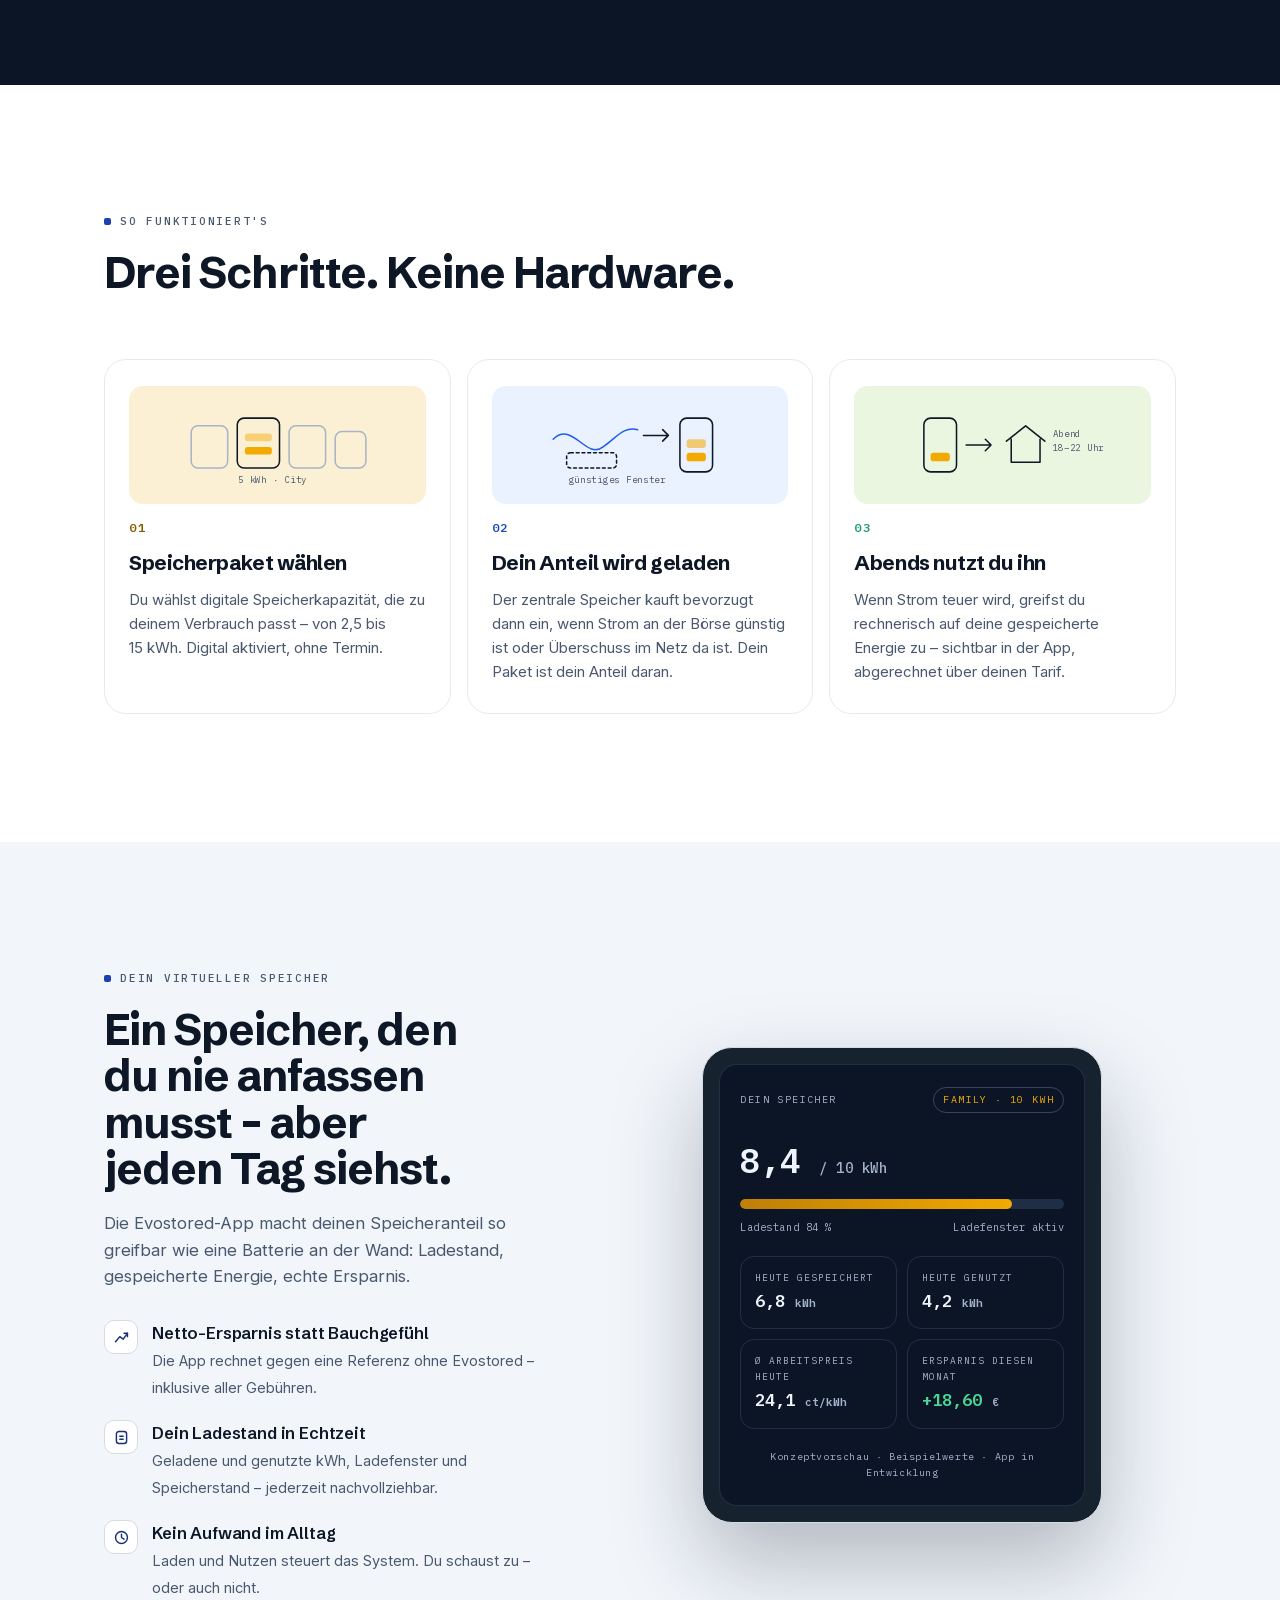
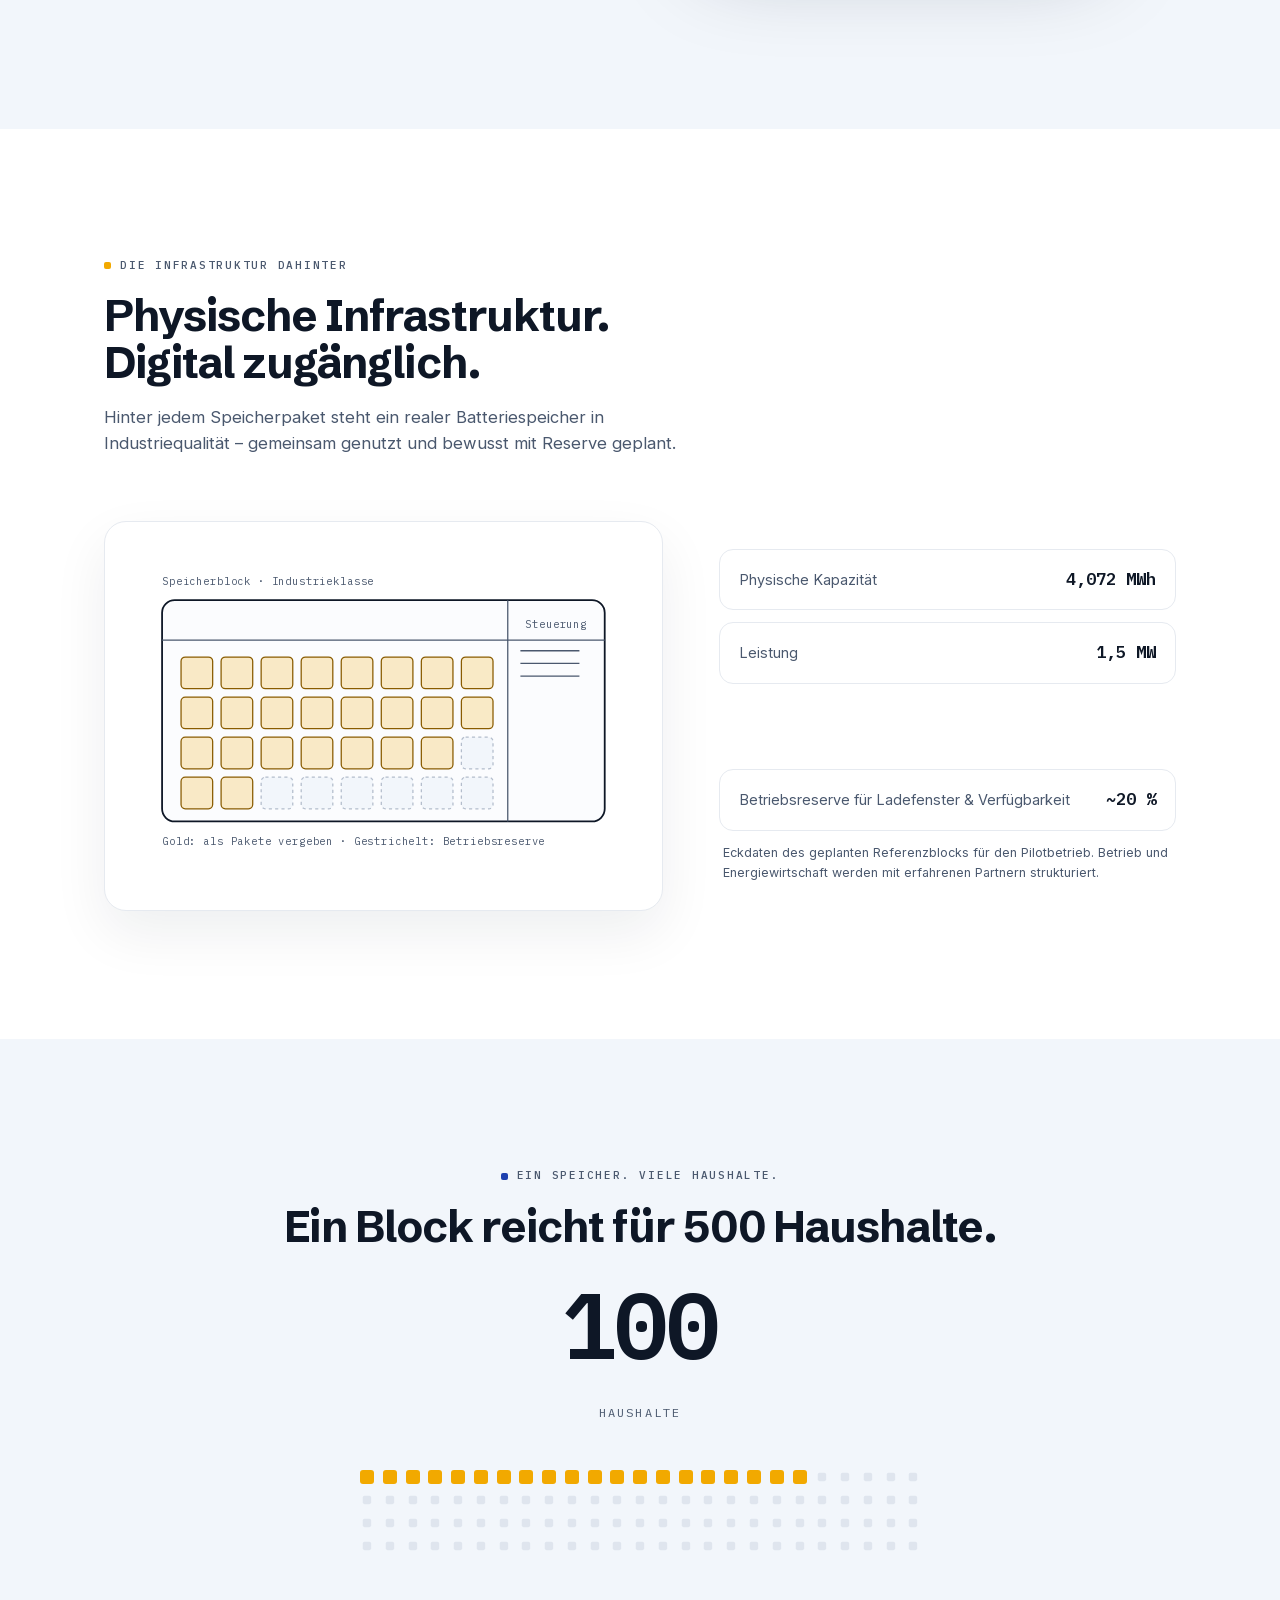
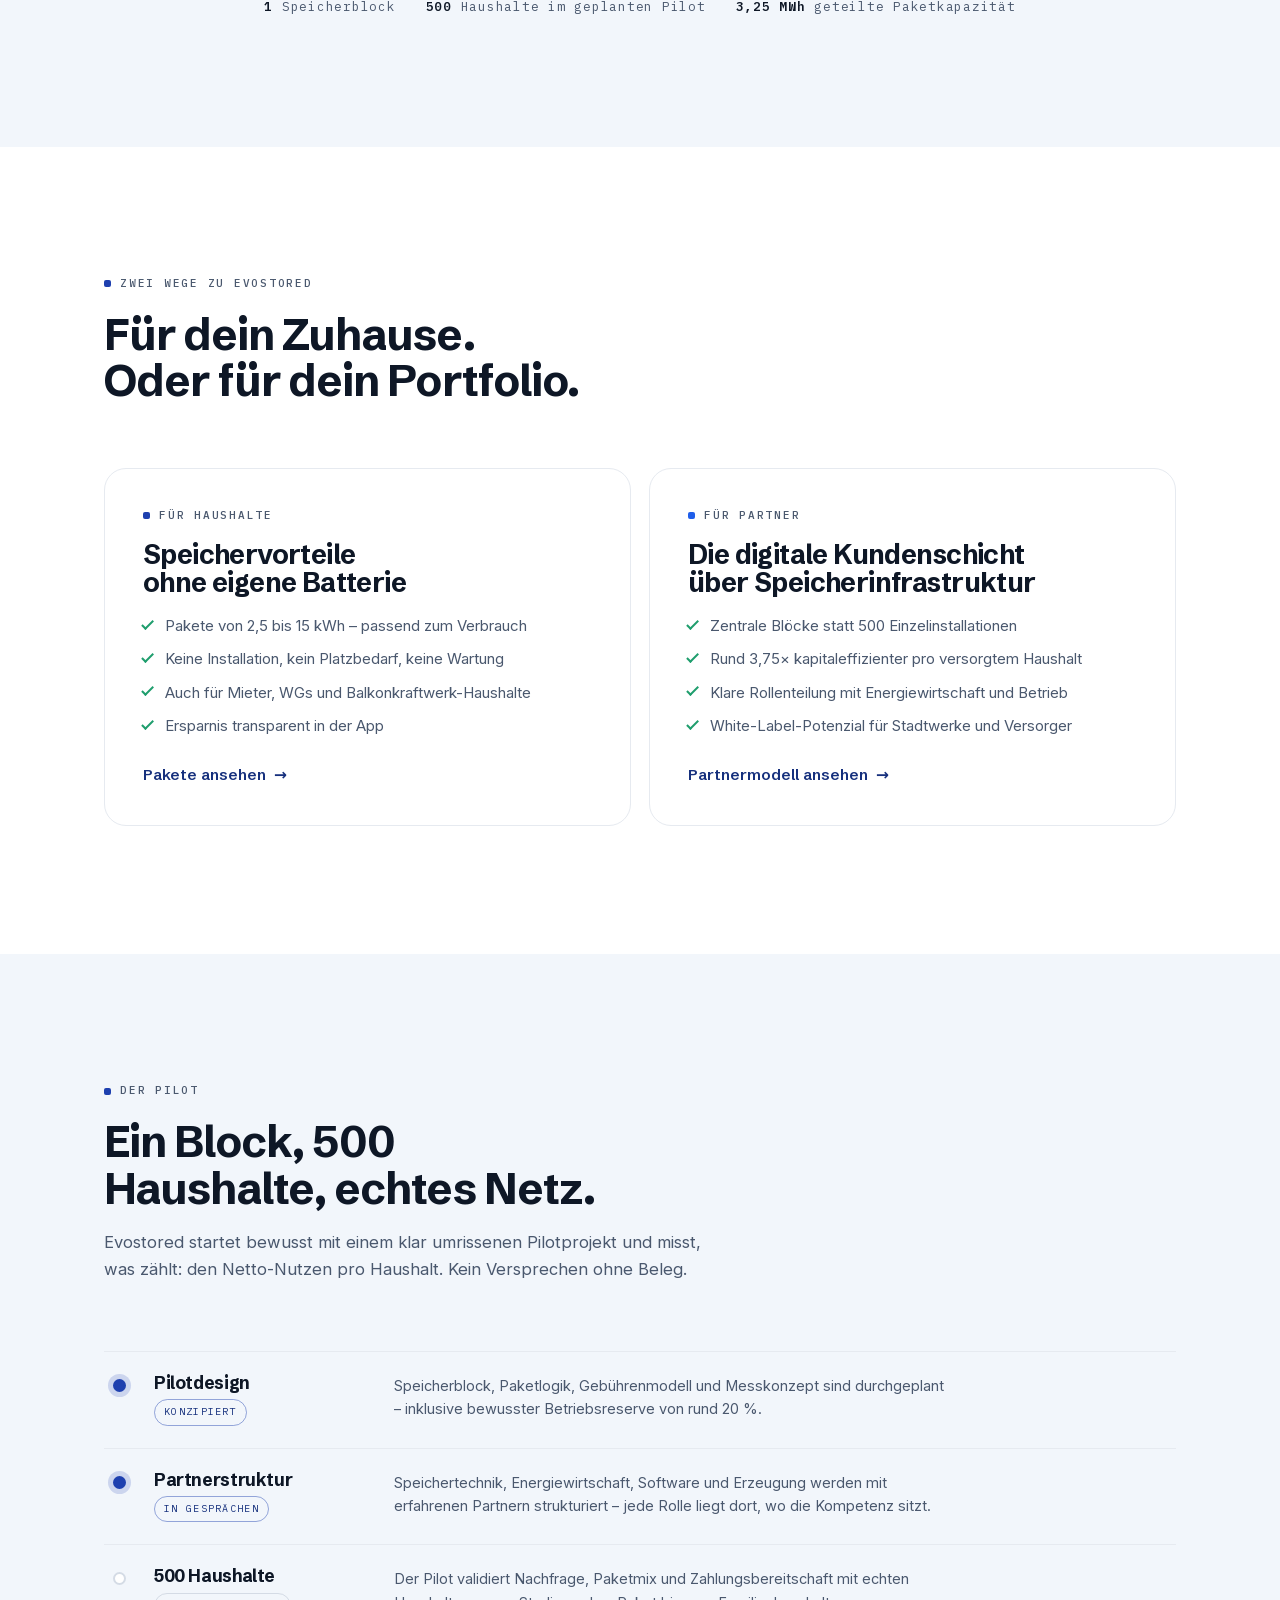
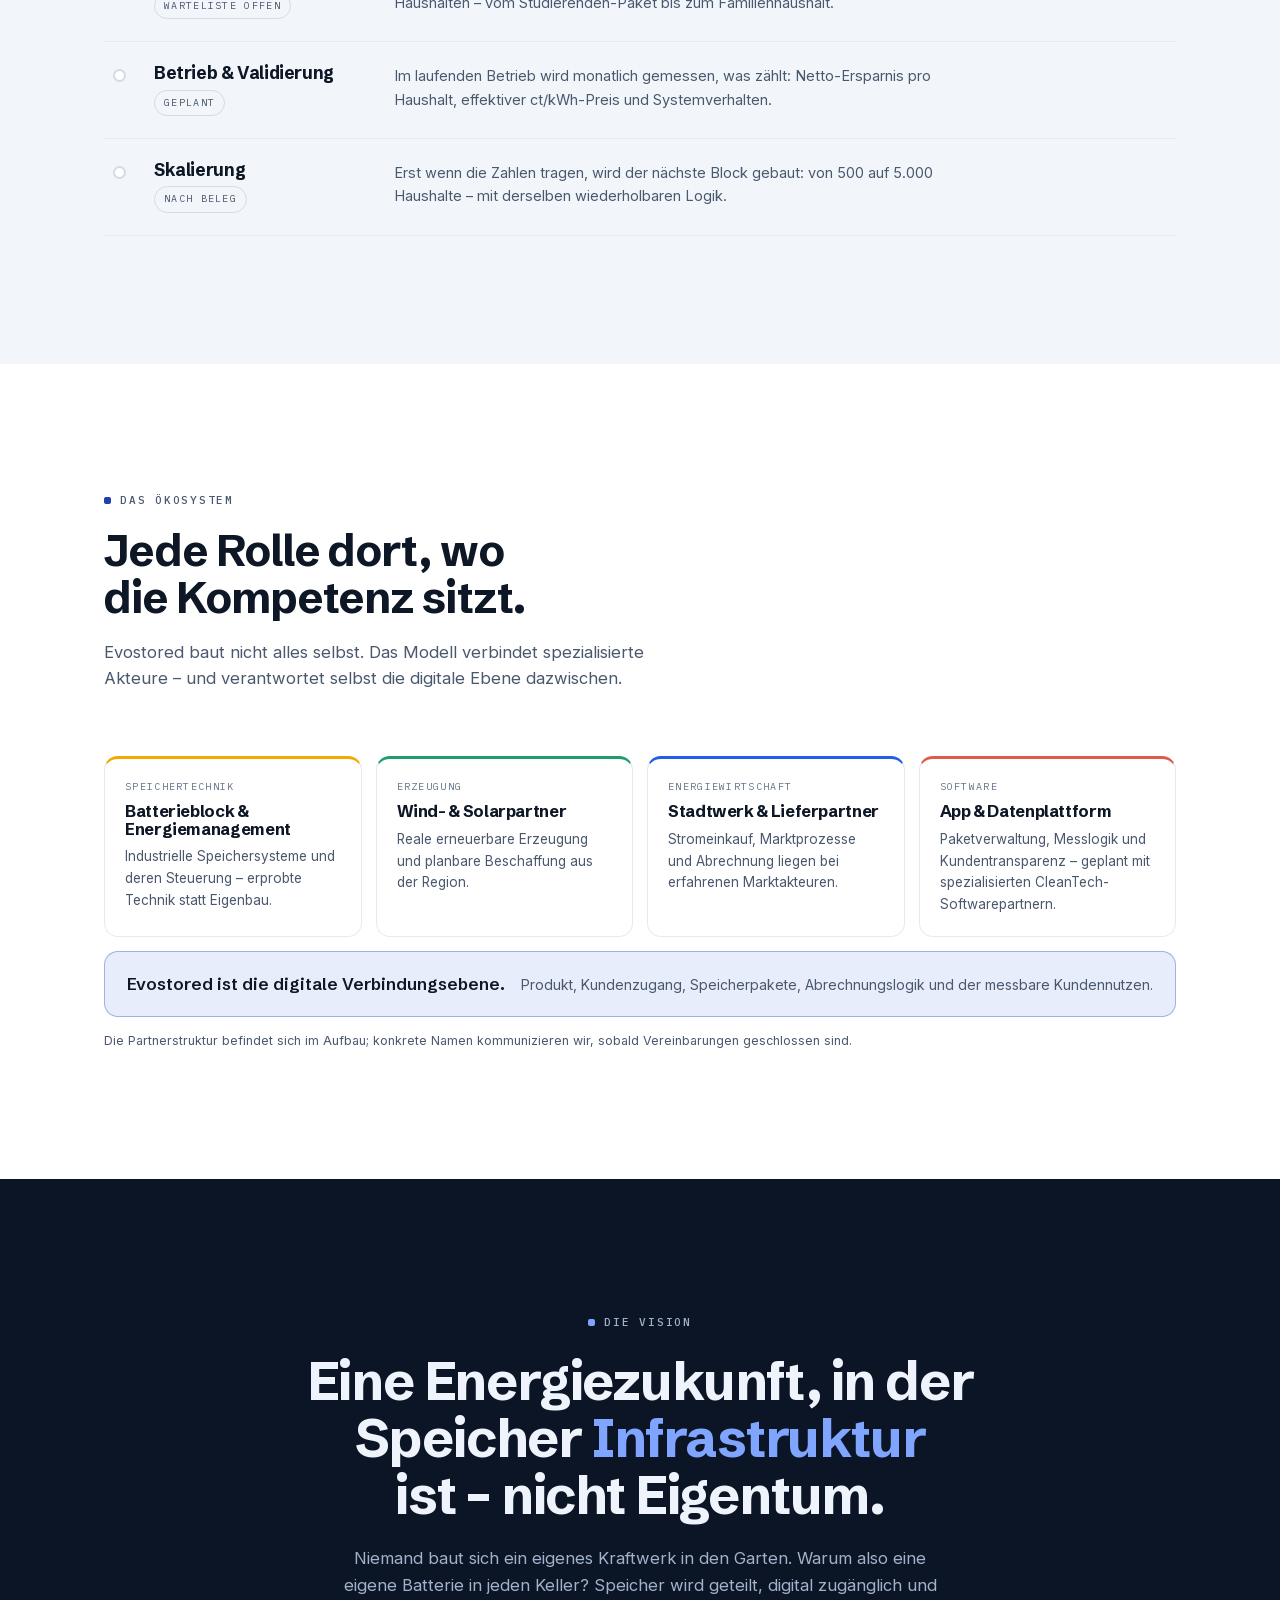
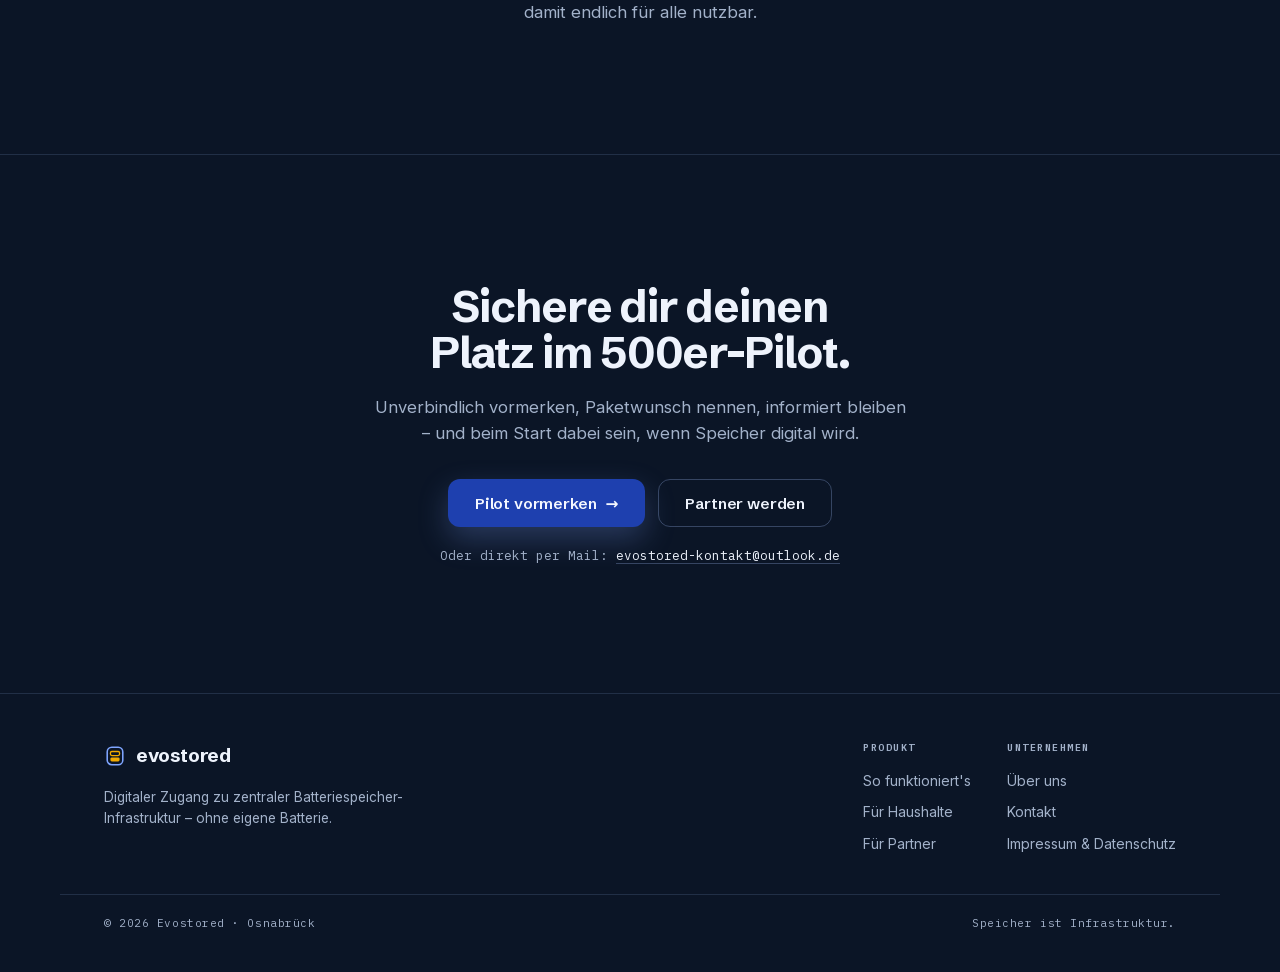
==== commit af44ee45: "Neues Hero-Visual: Dein Anteil im Speicherblock + Logo in Markenfarben Das Vier-Kästen-Systemdiagram" ====
--- a/index.html
+++ b/index.html
@@ -20,7 +20,7 @@
     <div class="wrap nav-bar">
       <a class="brand" href="index.html" aria-label="Evostored – Startseite">
         <svg viewBox="0 0 24 24" aria-hidden="true">
-          <rect x="3.5" y="2.5" width="17" height="19" rx="5" fill="none" stroke="#0e1726" stroke-width="1.7"/>
+          <rect x="3.5" y="2.5" width="17" height="19" rx="5" fill="none" stroke="#1e40af" stroke-width="1.7"/>
           <rect x="7" y="13.5" width="10" height="4.4" rx="1.6" fill="#f2a900"/>
           <rect x="7" y="7.1" width="10" height="4.4" rx="1.6" fill="none" stroke="#f2a900" stroke-width="1.4"/>
         </svg>
@@ -69,73 +69,92 @@
           </div>
         </div>
 
-        <figure class="flow-scene" aria-label="Vereinfachte Darstellung des Evostored-Systems an einem Beispieltag">
+        <figure class="flow-scene" aria-label="Ein zentraler Speicherblock versorgt viele Haushalte – ein Paket darin gehört dir">
           <div class="flow-head">
-            <span class="flow-title">Das System</span>
+            <span class="flow-title">Ein Block · Viele Haushalte</span>
             <span class="flow-state"><i></i><span>Mittag · Überschuss wird gespeichert</span></span>
           </div>
           <svg class="flow-svg" viewBox="0 0 380 470" role="img" aria-hidden="true">
-            <!-- Flusslinie -->
-            <path class="fs-line" d="M190 40 L190 432" />
-            <!-- Impulse: Tag = Netzstrom fließt in den Speicher (blau, abwärts) -->
+            <path class="v1-house" d="M30 46 L44 30 L58 46 M34 43 v15 h20 v-15 M41 58 v-8 h6 v8" />
+            <path class="v1-house" d="M103 46 L117 30 L131 46 M107 43 v15 h20 v-15 M114 58 v-8 h6 v8" />
+            <path class="v1-house" d="M176 46 L190 30 L204 46 M180 43 v15 h20 v-15 M187 58 v-8 h6 v8" />
+            <path class="v1-house" d="M249 46 L263 30 L277 46 M253 43 v15 h20 v-15 M260 58 v-8 h6 v8" />
+            <path class="v1-house" d="M322 46 L336 30 L350 46 M326 43 v15 h20 v-15 M333 58 v-8 h6 v8" />
+            
+            <path class="v1-net" d="M44 64 C44 100 118 100 166 122" />
+            <path class="v1-net" d="M117 64 C117 96 148 100 172 116" />
+            <path class="v1-net" d="M190 64 L190 118" />
+            <path class="v1-net" d="M263 64 C263 96 232 100 208 116" />
+            <path class="v1-net" d="M336 64 C336 100 262 100 214 122" />
+            <path class="v1-net" d="M190 164 L190 212" />
             <g class="p-charge">
-              <circle class="pulse" r="3.6" fill="#1f5eea" style="--path: path('M190 40 L190 432'); --dur: 3.4s;" />
-              <circle class="pulse" r="3.6" fill="#1f5eea" style="--path: path('M190 40 L190 432'); --dur: 3.4s; --delay: 1.1s;" />
-              <circle class="pulse" r="3.6" fill="#1f5eea" style="--path: path('M190 40 L190 432'); --dur: 3.4s; --delay: 2.2s;" />
+              <circle class="pulse" r="3.4" fill="#1f5eea" style="--path: path('M190 64 L190 244'); --dur: 3s;" />
+              <circle class="pulse" r="3.4" fill="#1f5eea" style="--path: path('M190 64 L190 244'); --dur: 3s; --delay: 1s;" />
+              <circle class="pulse" r="3.4" fill="#1f5eea" style="--path: path('M190 64 L190 244'); --dur: 3s; --delay: 2s;" />
             </g>
-            <!-- Abend = gespeicherte Energie fließt zurück (gold, aufwärts) -->
             <g class="p-discharge">
-              <circle class="pulse pulse-up" r="3.6" fill="#f2a900" style="--path: path('M190 40 L190 432'); --dur: 3.4s;" />
-              <circle class="pulse pulse-up" r="3.6" fill="#f2a900" style="--path: path('M190 40 L190 432'); --dur: 3.4s; --delay: 1.1s;" />
-              <circle class="pulse pulse-up" r="3.6" fill="#f2a900" style="--path: path('M190 40 L190 432'); --dur: 3.4s; --delay: 2.2s;" />
+              <circle class="pulse pulse-up" r="3.4" fill="#f2a900" style="--path: path('M190 64 L190 244'); --dur: 3s;" />
+              <circle class="pulse pulse-up" r="3.4" fill="#f2a900" style="--path: path('M190 64 L190 244'); --dur: 3s; --delay: 1s;" />
+              <circle class="pulse pulse-up" r="3.4" fill="#f2a900" style="--path: path('M190 64 L190 244'); --dur: 3s; --delay: 2s;" />
             </g>
-
-            <!-- Zuhause -->
+            <rect class="v1-core" x="116" y="124" width="148" height="40" rx="13" />
+            <text class="v1-core-word" x="190" y="149" text-anchor="middle">EVOSTORED</text>
+            <rect class="v1-block" x="58" y="212" width="264" height="204" rx="16" />
+            <text class="v1-block-label" x="74" y="236">ZENTRALER SPEICHERBLOCK</text>
             <g>
-              <rect class="fs-node" x="30" y="12" width="320" height="58" rx="14" />
-              <g class="fs-icon" transform="translate(52 26)">
-                <path d="M0 12 L15 0 L30 12 M4 10 v18 h22 v-18" />
-                <path d="M12 28 v-8 h6 v8" />
-              </g>
-              <text class="fs-label" x="104" y="37">Zuhause</text>
-              <text class="fs-sub" x="104" y="54">Wohnung oder Haus, ohne Hardware</text>
+              <rect class="v1-cell" x="74" y="246" width="34" height="34" rx="6" />
+              <rect class="v1-cell-fill" x="78" y="250" width="26" height="26" rx="3" />
+              <rect class="v1-cell" x="114" y="246" width="34" height="34" rx="6" />
+              <rect class="v1-cell-fill" x="118" y="250" width="26" height="26" rx="3" />
+              <rect class="v1-cell" x="154" y="246" width="34" height="34" rx="6" />
+              <rect class="v1-cell-fill" x="158" y="250" width="26" height="26" rx="3" />
+              <rect class="v1-cell" x="194" y="246" width="34" height="34" rx="6" />
+              <rect class="v1-cell-fill" x="198" y="250" width="26" height="26" rx="3" />
+              <rect class="v1-mine-ring" x="230" y="242" width="42" height="42" rx="8" />
+              <rect class="v1-cell v1-mine" x="234" y="246" width="34" height="34" rx="6" />
+              <rect class="v1-cell-fill" x="238" y="250" width="26" height="26" rx="3" />
+              <rect class="v1-cell" x="274" y="246" width="34" height="34" rx="6" />
+              <rect class="v1-cell-fill" x="278" y="250" width="26" height="26" rx="3" />
+              <rect class="v1-cell" x="74" y="286" width="34" height="34" rx="6" />
+              <rect class="v1-cell-fill" x="78" y="290" width="26" height="26" rx="3" />
+              <rect class="v1-cell" x="114" y="286" width="34" height="34" rx="6" />
+              <rect class="v1-cell-fill" x="118" y="290" width="26" height="26" rx="3" />
+              <rect class="v1-cell" x="154" y="286" width="34" height="34" rx="6" />
+              <rect class="v1-cell-fill" x="158" y="290" width="26" height="26" rx="3" />
+              <rect class="v1-cell" x="194" y="286" width="34" height="34" rx="6" />
+              <rect class="v1-cell-fill" x="198" y="290" width="26" height="26" rx="3" />
+              <rect class="v1-cell" x="234" y="286" width="34" height="34" rx="6" />
+              <rect class="v1-cell-fill" x="238" y="290" width="26" height="26" rx="3" />
+              <rect class="v1-cell" x="274" y="286" width="34" height="34" rx="6" />
+              <rect class="v1-cell-fill" x="278" y="290" width="26" height="26" rx="3" />
+              <rect class="v1-cell" x="74" y="326" width="34" height="34" rx="6" />
+              <rect class="v1-cell-fill" x="78" y="330" width="26" height="26" rx="3" />
+              <rect class="v1-cell" x="114" y="326" width="34" height="34" rx="6" />
+              <rect class="v1-cell-fill" x="118" y="330" width="26" height="26" rx="3" />
+              <rect class="v1-cell" x="154" y="326" width="34" height="34" rx="6" />
+              <rect class="v1-cell-fill" x="158" y="330" width="26" height="26" rx="3" />
+              <rect class="v1-cell" x="194" y="326" width="34" height="34" rx="6" />
+              <rect class="v1-cell-fill" x="198" y="330" width="26" height="26" rx="3" />
+              <rect class="v1-cell-res" x="234" y="326" width="34" height="34" rx="6" />
+              <rect class="v1-cell-res" x="274" y="326" width="34" height="34" rx="6" />
+              <rect class="v1-cell" x="74" y="366" width="34" height="34" rx="6" />
+              <rect class="v1-cell-fill" x="78" y="370" width="26" height="26" rx="3" />
+              <rect class="v1-cell" x="114" y="366" width="34" height="34" rx="6" />
+              <rect class="v1-cell-fill" x="118" y="370" width="26" height="26" rx="3" />
+              <rect class="v1-cell-res" x="154" y="366" width="34" height="34" rx="6" />
+              <rect class="v1-cell-res" x="194" y="366" width="34" height="34" rx="6" />
+              <rect class="v1-cell-res" x="234" y="366" width="34" height="34" rx="6" />
+              <rect class="v1-cell-res" x="274" y="366" width="34" height="34" rx="6" />
+              
             </g>
-
-            <!-- Stromnetz -->
-            <g>
-              <rect class="fs-node" x="30" y="128" width="320" height="58" rx="14" />
-              <g class="fs-icon" transform="translate(52 140)">
-                <path d="M15 0 L6 34 M15 0 L24 34 M8 12 h14 M6 22 h18 M2 34 h26" />
-              </g>
-              <text class="fs-label" x="104" y="153">Stromnetz</text>
-              <text class="fs-sub" x="104" y="170">Die vorhandene Leitung reicht</text>
-            </g>
-
-            <!-- Evostored-Ebene -->
-            <g>
-              <rect class="fs-node fs-node-core" x="30" y="244" width="320" height="62" rx="14" />
-              <text class="fs-core-word" x="52" y="272">EVOSTORED</text>
-              <text class="fs-sub" x="52" y="290">Pakete, Steuerung, Abrechnung</text>
-            </g>
-
-            <!-- Zentraler Speicher -->
-            <g>
-              <rect class="fs-node" x="30" y="360" width="320" height="72" rx="14" />
-              <g class="fs-icon" transform="translate(56 379)">
-                <rect x="0" y="0" width="24" height="32" rx="5" />
-                <path d="M7 21 h10 M7 26 h10" />
-                <path d="M7 6 h10 M7 11 h10" stroke-opacity="0.45" />
-              </g>
-              <text class="fs-label" x="104" y="384">Zentraler Batteriespeicher</text>
-              <text class="fs-sub" x="104" y="401">Industrieklasse, gemeinsam genutzt</text>
-              <rect class="fs-soc-track" x="104" y="410" width="140" height="6" rx="3" />
-              <rect class="fs-soc-fill" x="104" y="410" width="118" height="6" rx="3" />
-              <text class="fs-sub fs-soc-text" x="254" y="416">84 %</text>
-            </g>
+            <rect class="v1-callout" x="236" y="178" width="132" height="26" rx="8" />
+            <text class="v1-callout-text v1-callout-long" x="302" y="195" text-anchor="middle">Dein Paket · 10 kWh</text>
+            <text class="v1-callout-text v1-callout-short" x="302" y="195" text-anchor="middle">Dein Paket</text>
+            <path class="v1-leader" d="M298 204 L292 242" />
           </svg>
           <figcaption class="flow-caption">
             <span>Beispieltag, vereinfachte Darstellung</span>
-            <span>Blau: Netzbezug · Gold: gespeicherte Energie</span>
+            <span>Gold: gespeicherte Energie · Gestrichelt: noch frei</span>
           </figcaption>
         </figure>
       </div>
@@ -629,7 +648,7 @@
       <div class="footer-brand">
         <a class="brand" href="index.html">
           <svg viewBox="0 0 24 24" aria-hidden="true">
-            <rect x="3.5" y="2.5" width="17" height="19" rx="5" fill="none" stroke="#eef3fc" stroke-width="1.7"/>
+            <rect x="3.5" y="2.5" width="17" height="19" rx="5" fill="none" stroke="#7fa5ff" stroke-width="1.7"/>
             <rect x="7" y="13.5" width="10" height="4.4" rx="1.6" fill="#f2a900"/>
             <rect x="7" y="7.1" width="10" height="4.4" rx="1.6" fill="none" stroke="#f2a900" stroke-width="1.4"/>
           </svg>
--- a/styles.css
+++ b/styles.css
@@ -408,16 +408,33 @@
 .flow-svg { width: 100%; height: auto; }
 .flow-svg text { font-family: var(--mono); letter-spacing: 0.02em; }
 
-.fs-node { fill: var(--cloud); stroke: var(--line-strong); }
-.fs-node-core { fill: var(--brand-soft); stroke: var(--brand); }
-.fs-icon { stroke: var(--ink); fill: none; stroke-width: 1.6; stroke-linecap: round; stroke-linejoin: round; }
-.fs-label { fill: var(--ink); font-size: 12.5px; font-weight: 500; }
-.fs-sub { fill: var(--ink-soft); font-size: 10px; }
-.fs-line { stroke: var(--line-strong); stroke-width: 1.5; fill: none; }
-.fs-core-word { fill: var(--brand-deep); font-size: 12.5px; font-weight: 600; letter-spacing: 0.2em; }
-
-.fs-soc-track { fill: #e2e7ef; }
-.fs-soc-fill { fill: var(--cell); transition: width 1.1s var(--ease); }
+
+
+
+/* ------------------------------------------------ Hero: Dein Anteil im Block */
+.v1-house { stroke: var(--ink-soft); fill: none; stroke-width: 1.5; stroke-linecap: round; stroke-linejoin: round; }
+.v1-net { stroke: var(--line-strong); fill: none; stroke-width: 1.3; }
+.v1-core { fill: var(--brand-soft); stroke: var(--brand); stroke-width: 1.5; }
+.v1-core-word { fill: var(--brand-deep); font-size: 12.5px; font-weight: 600; letter-spacing: 0.18em; }
+.v1-block { fill: #fbfcfe; stroke: var(--ink); stroke-width: 1.5; }
+.v1-block-label { fill: var(--faint); font-size: 9.5px; letter-spacing: 0.12em; }
+.v1-cell { fill: #fffdf7; stroke: var(--cell-deep); stroke-width: 1.1; }
+.v1-cell-fill {
+  fill: rgba(242, 169, 0, 0.65);
+  transform-box: fill-box;
+  transform-origin: center bottom;
+  transform: scaleY(0.8);
+  transition: transform 1.1s var(--ease);
+}
+.is-evening .v1-cell-fill { transform: scaleY(0.38); }
+.v1-cell-res { fill: var(--cloud); stroke: #b3bdcc; stroke-dasharray: 3 3; stroke-width: 1.1; }
+.v1-mine { stroke: var(--brand); stroke-width: 2; }
+.v1-mine-ring { fill: none; stroke: var(--brand); stroke-width: 1.4; opacity: 0.5; animation: v1glow 2.6s ease-in-out infinite; }
+@keyframes v1glow { 0%, 100% { opacity: 0.15; } 50% { opacity: 0.7; } }
+.v1-callout { fill: var(--brand); }
+.v1-callout-text { fill: var(--brand-ink); font-size: 10px; font-weight: 500; letter-spacing: 0.04em; }
+.v1-callout-short { display: none; }
+.v1-leader { stroke: var(--brand); stroke-width: 1.2; stroke-dasharray: 2 3; fill: none; opacity: 0.7; }
 
 /* Impulse entlang der Flusslinie */
 .pulse {
@@ -1249,6 +1266,11 @@
   .price-svg .band-label-cheap, .price-svg .band-label-dear { font-size: 17px; }
   .network-svg .n-core-label { font-size: 17px; }
   .network-svg .n-sub { font-size: 15px; }
+  .flow-svg .v1-core-word { font-size: 15px; }
+  .flow-svg .v1-block-label { font-size: 12px; }
+  .flow-svg .v1-callout-text { font-size: 13px; }
+  .v1-callout-long { display: none; }
+  .v1-callout-short { display: initial; }
   .block-svg text { font-size: 14px; }
   .block-svg .b-cap-one { display: none; }
   .block-svg .b-cap-two { display: block; }
@@ -1259,6 +1281,8 @@
   html { scroll-behavior: auto; }
   .js .rv { opacity: 1; transform: none; transition: none; }
   .pulse { animation: none; opacity: 0; }
+  .v1-mine-ring { animation: none; opacity: 0.5; }
+  .v1-cell-fill { transition: none; }
   .js .chart-draw .curve-pv, .js .chart-draw .curve-price, .js .chart-draw .curve-load { stroke-dashoffset: 0; transition: none; }
   .soc-bar i, .fs-soc-fill, .dotfield i { transition: none; }
   .btn, .path-card { transition: none; }
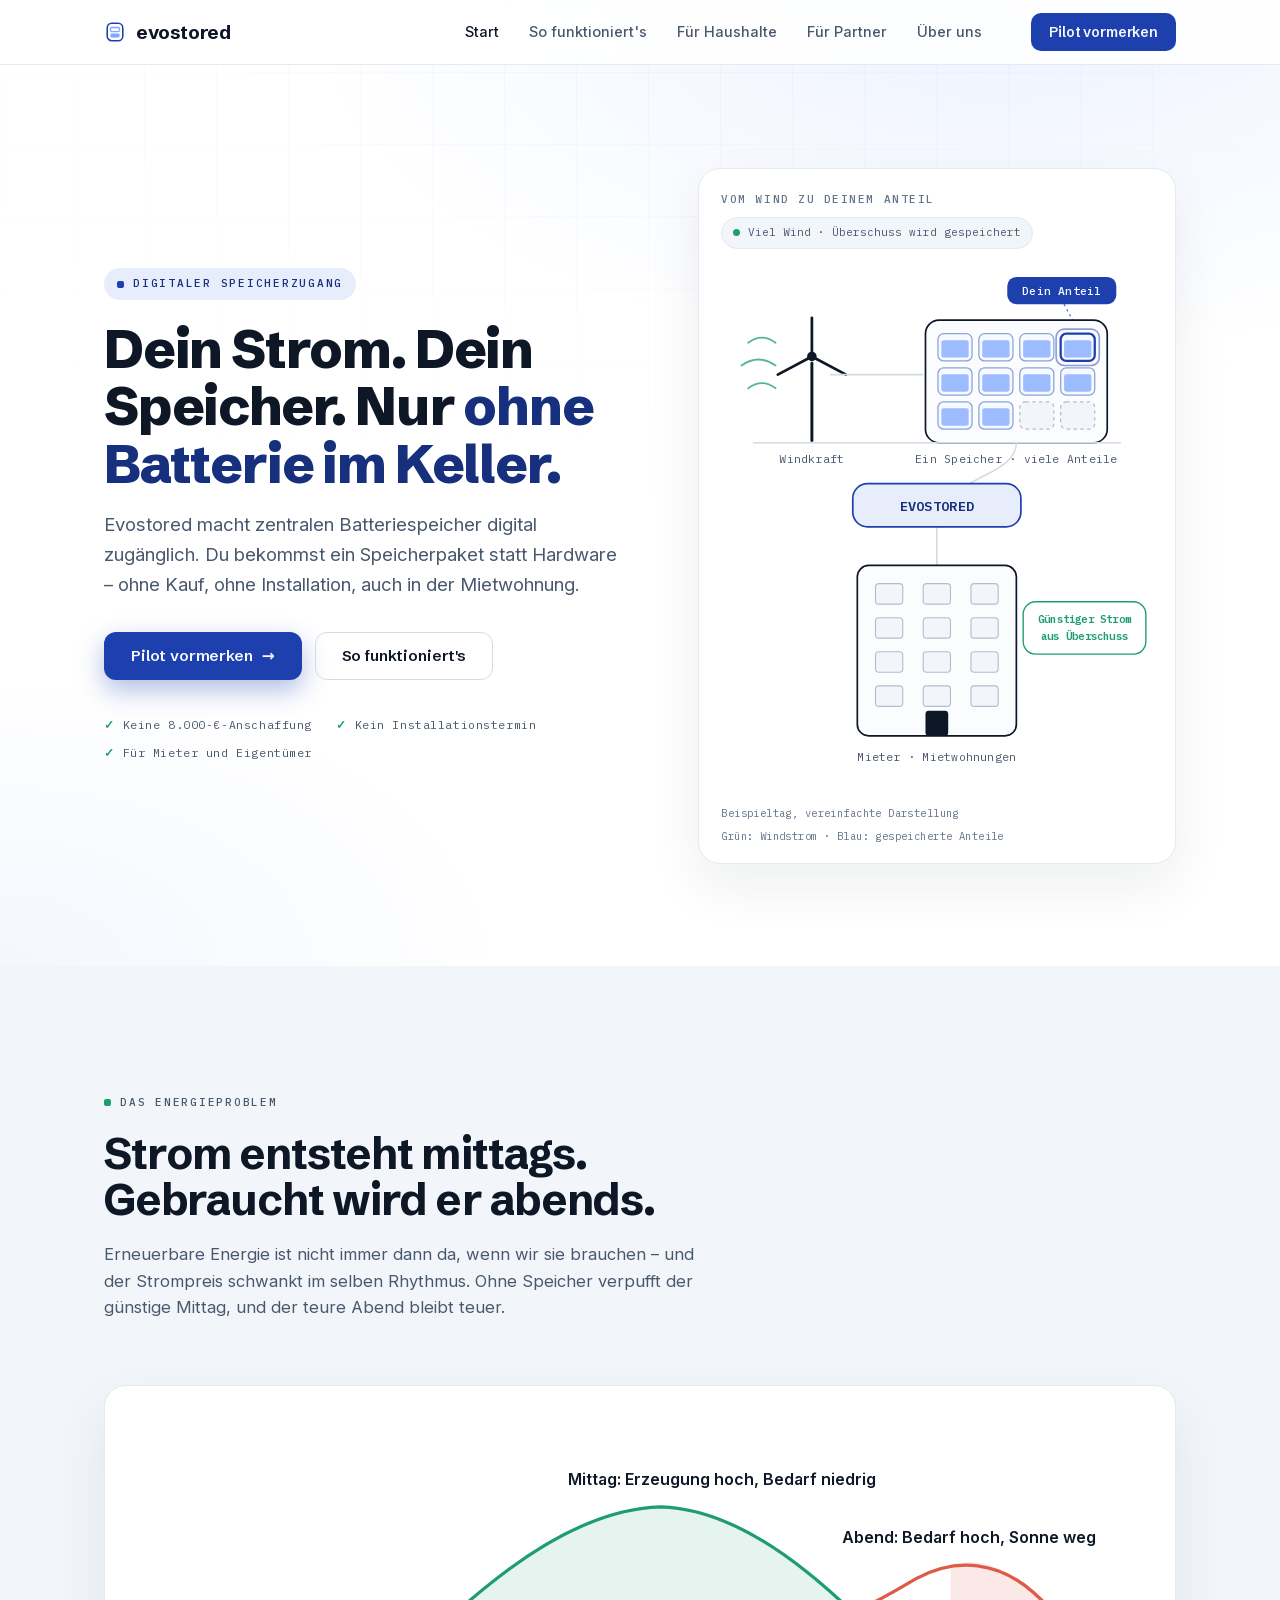
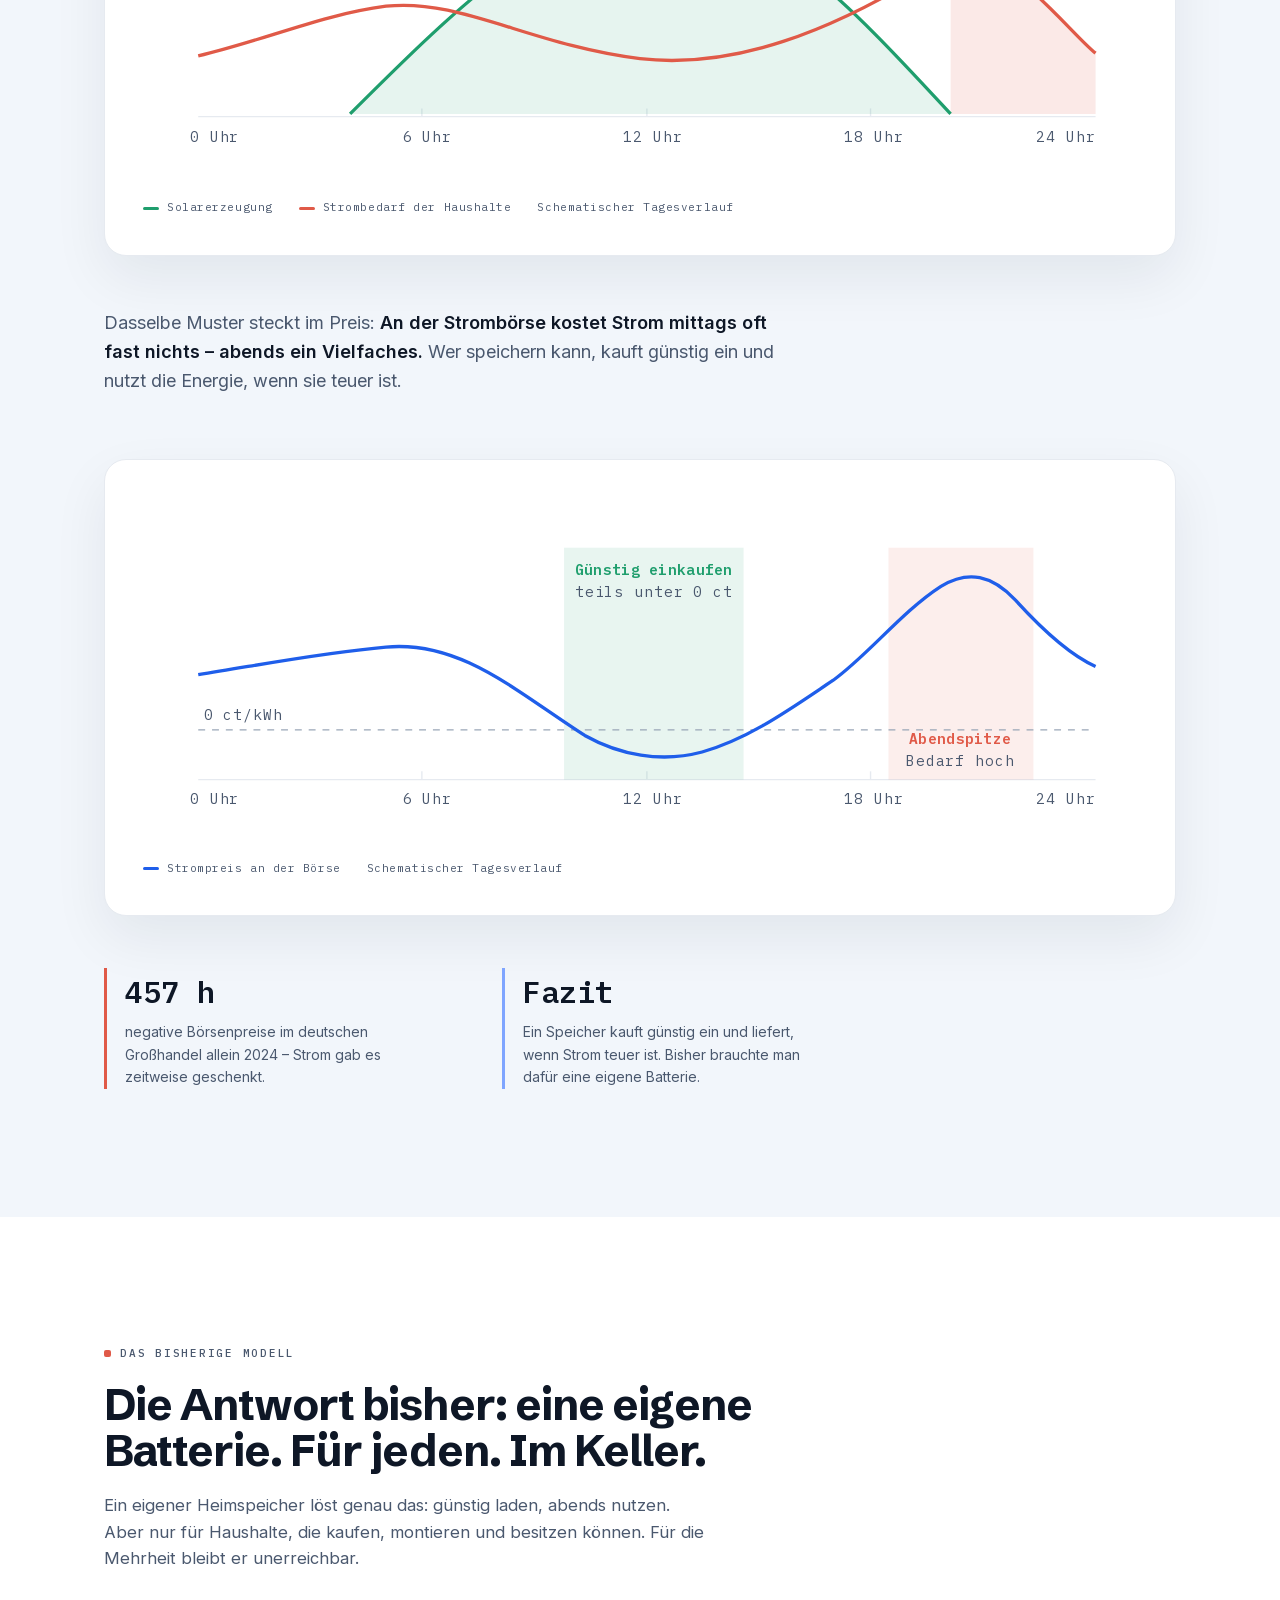
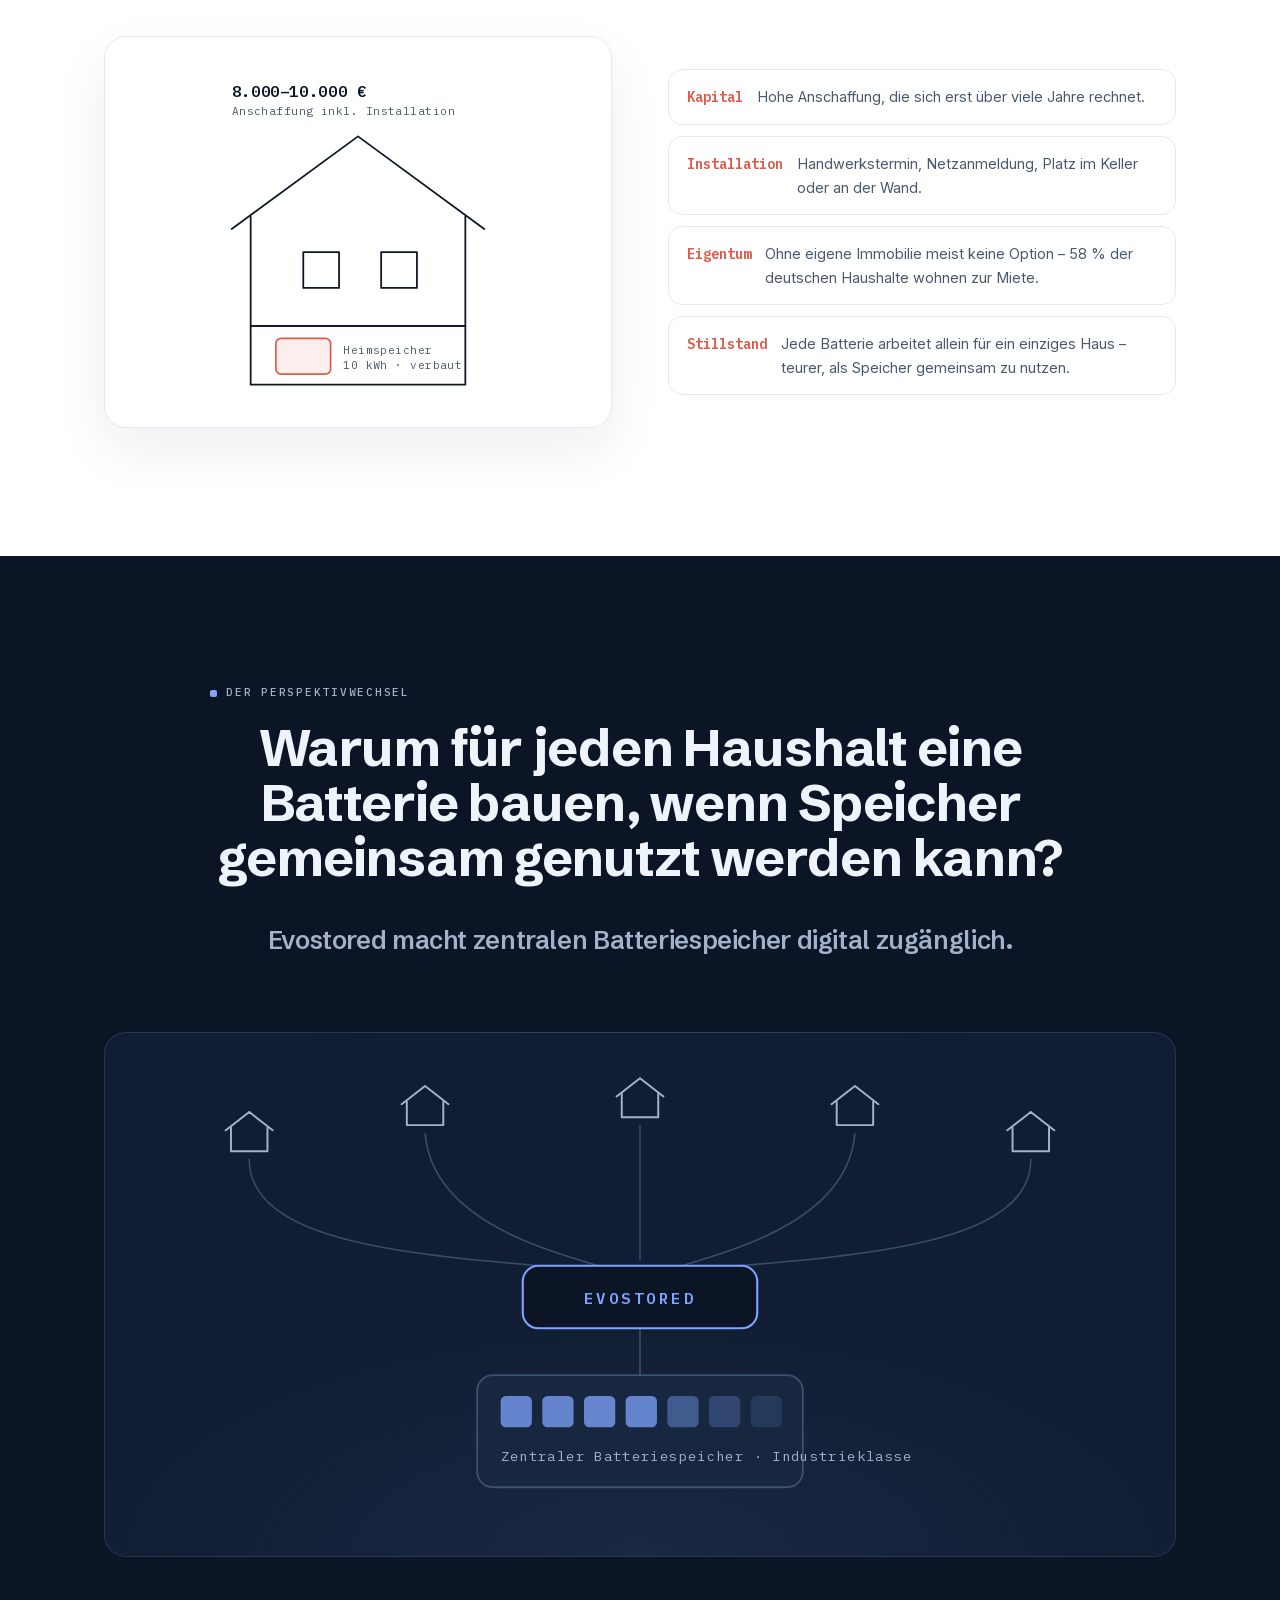
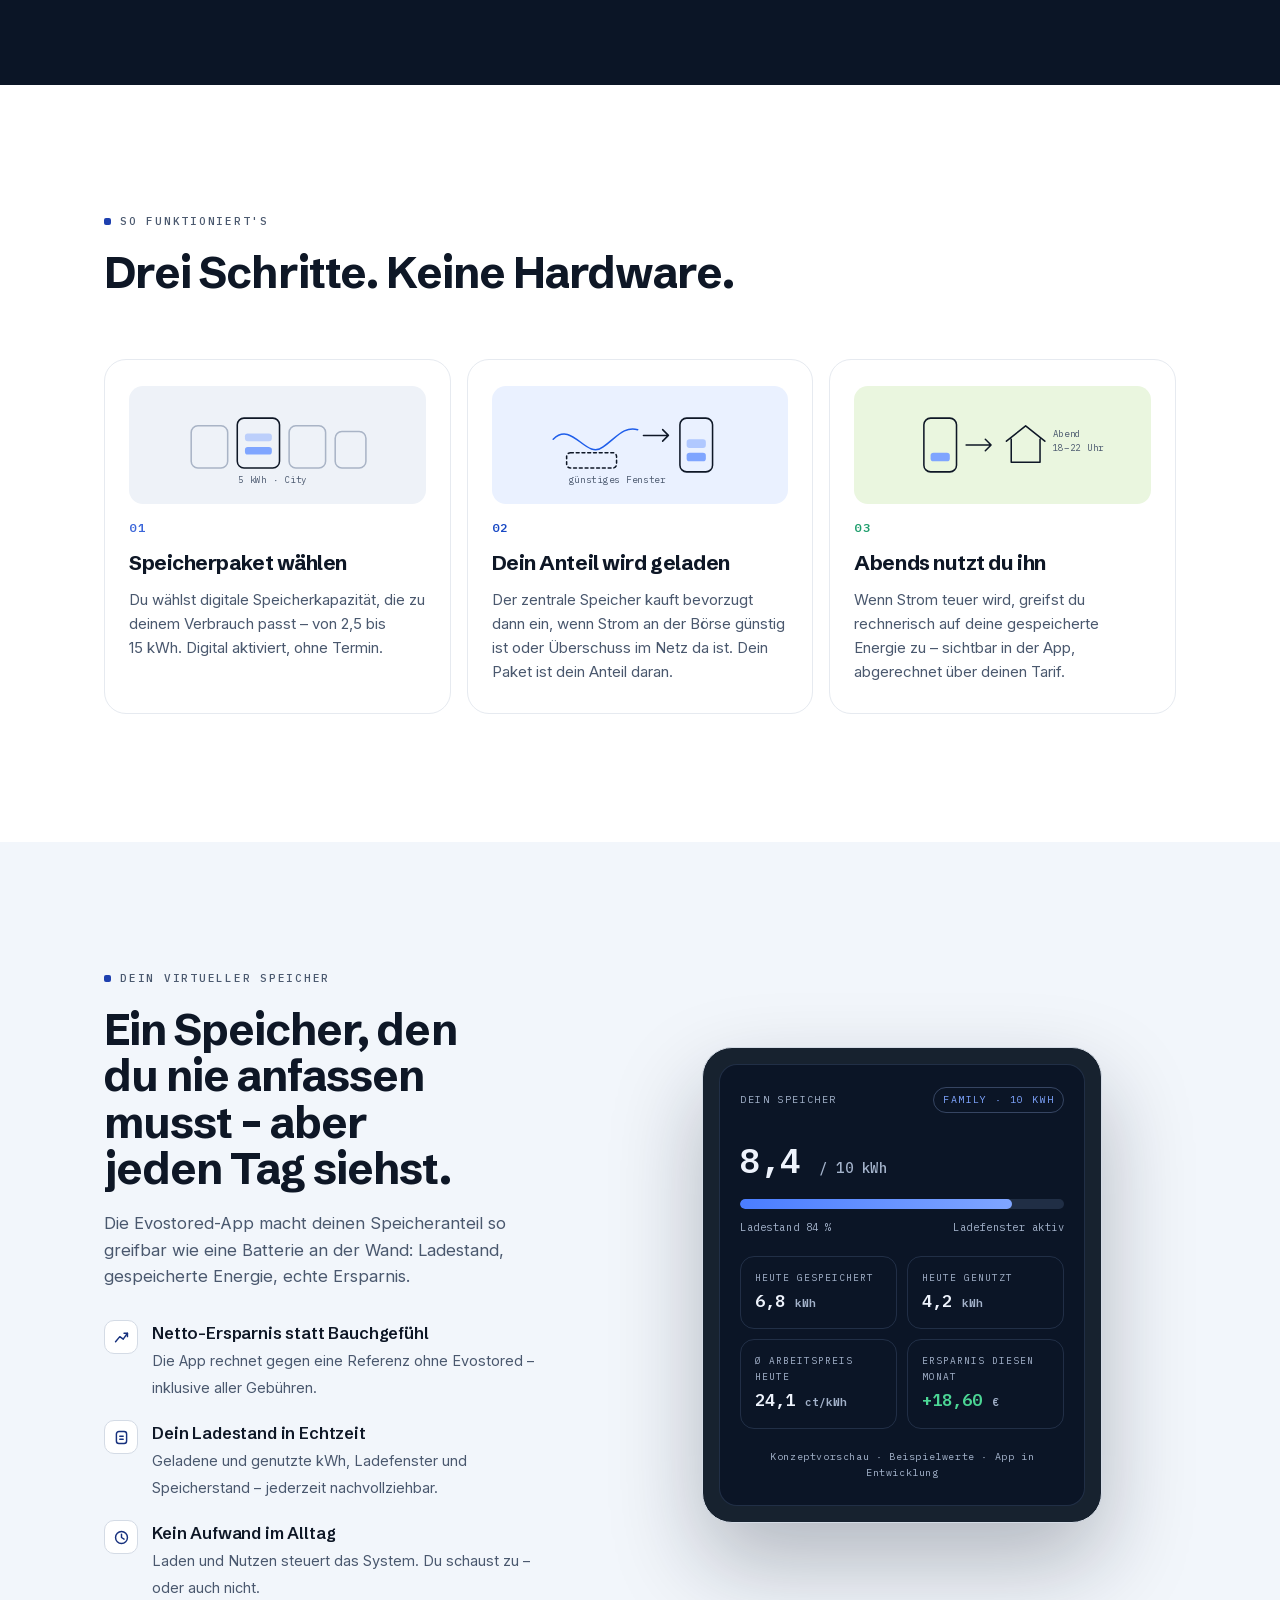
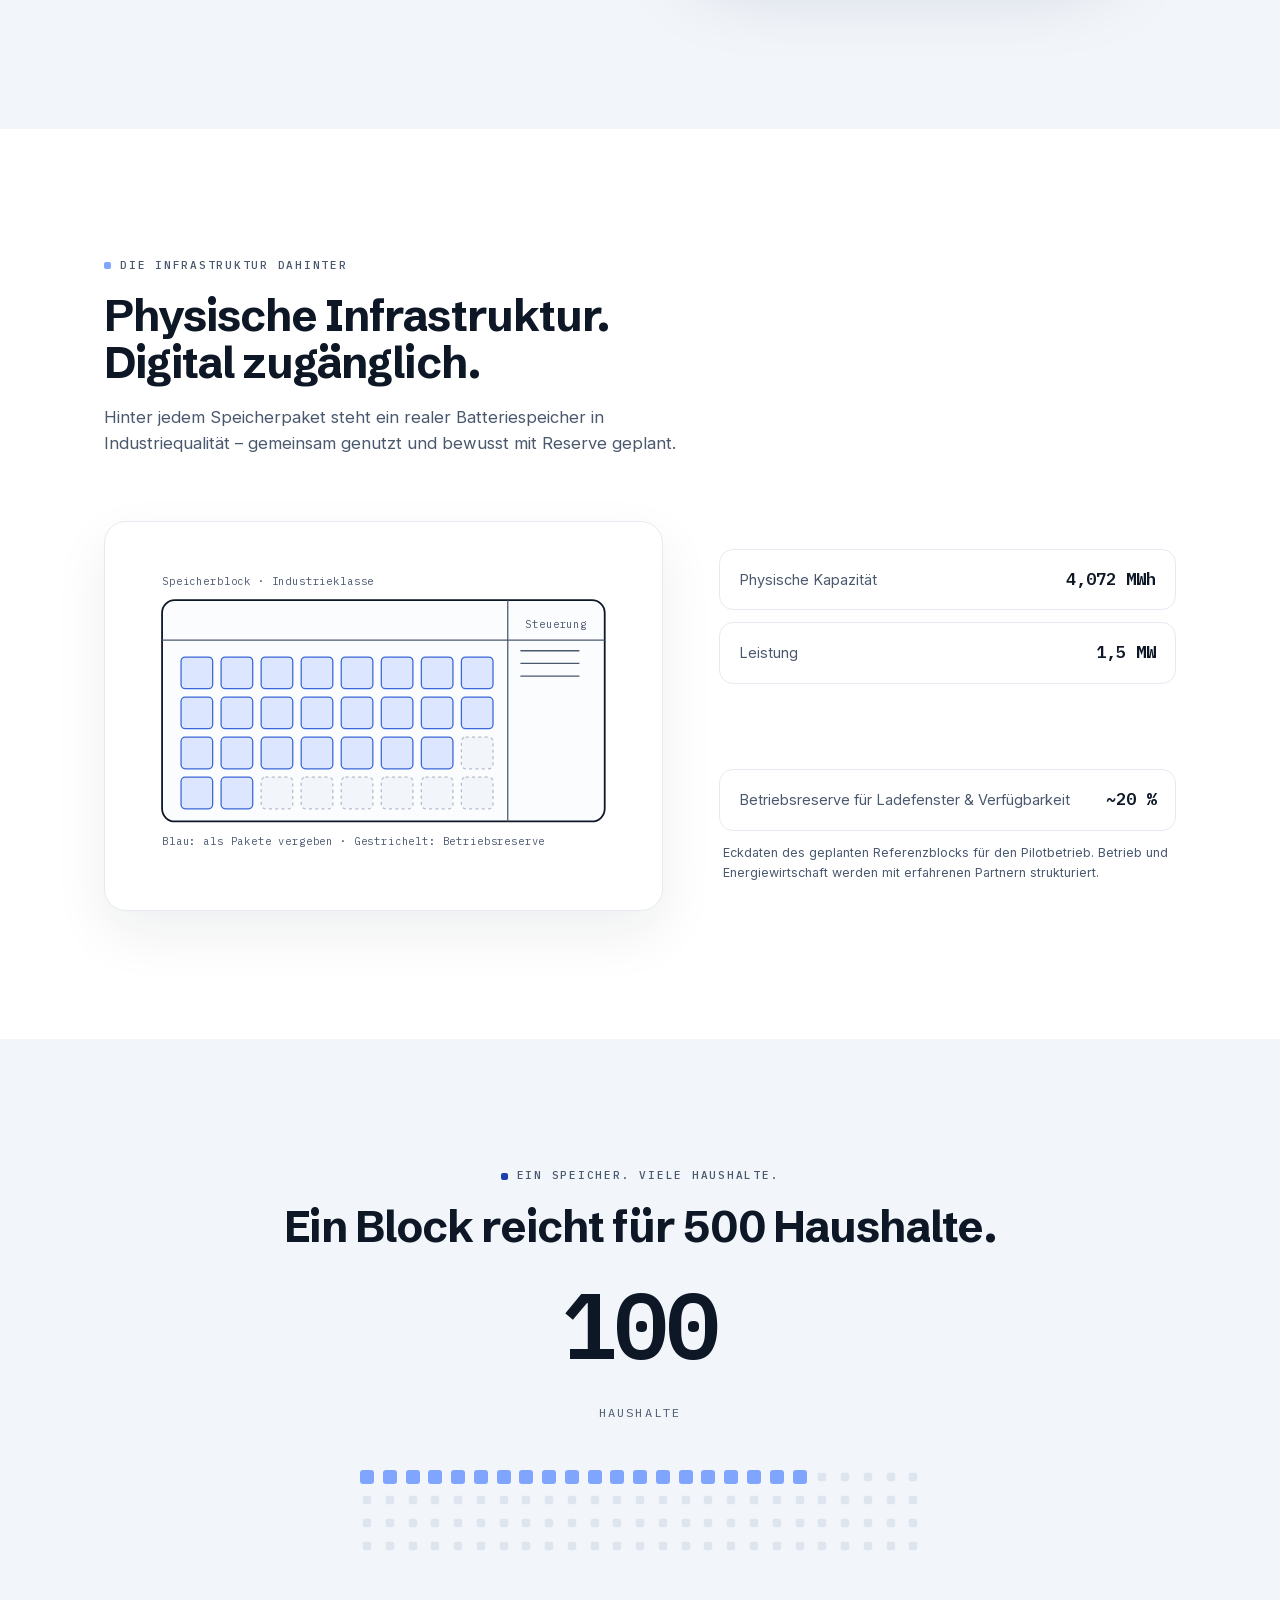
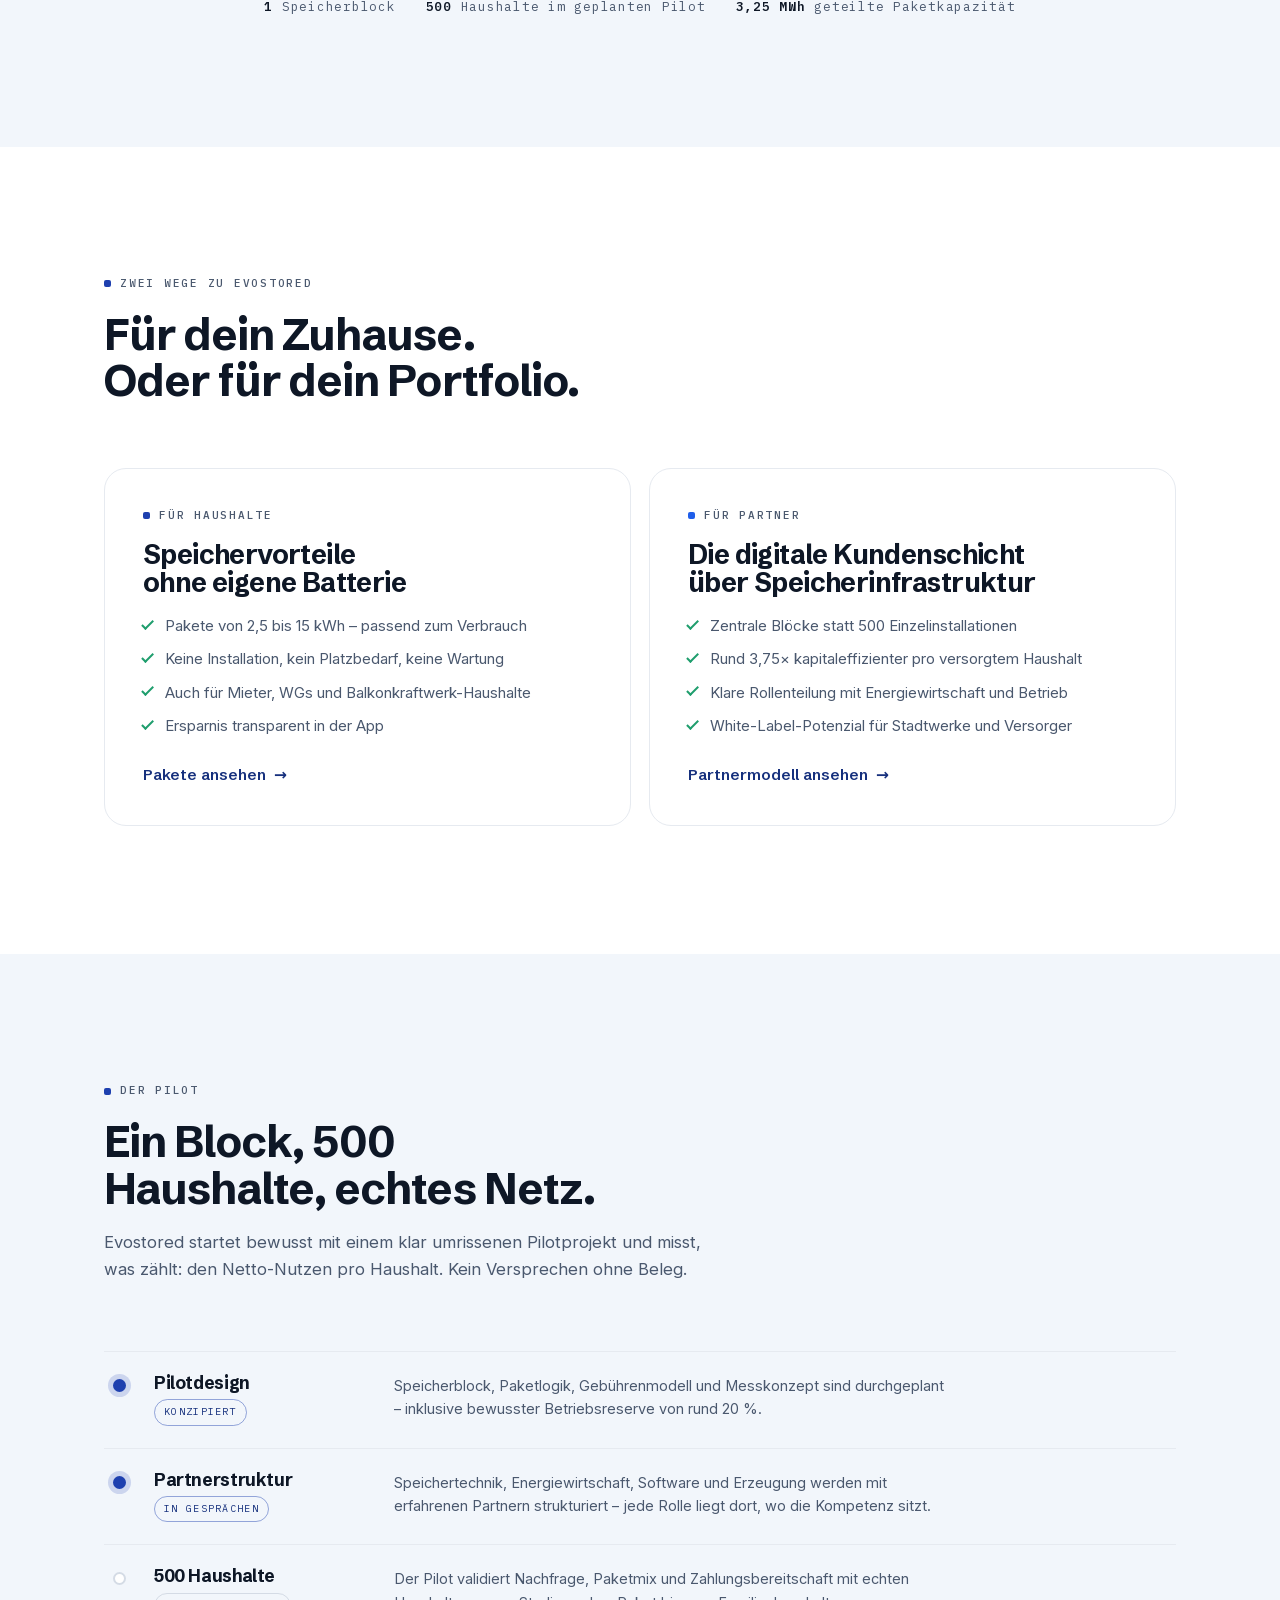
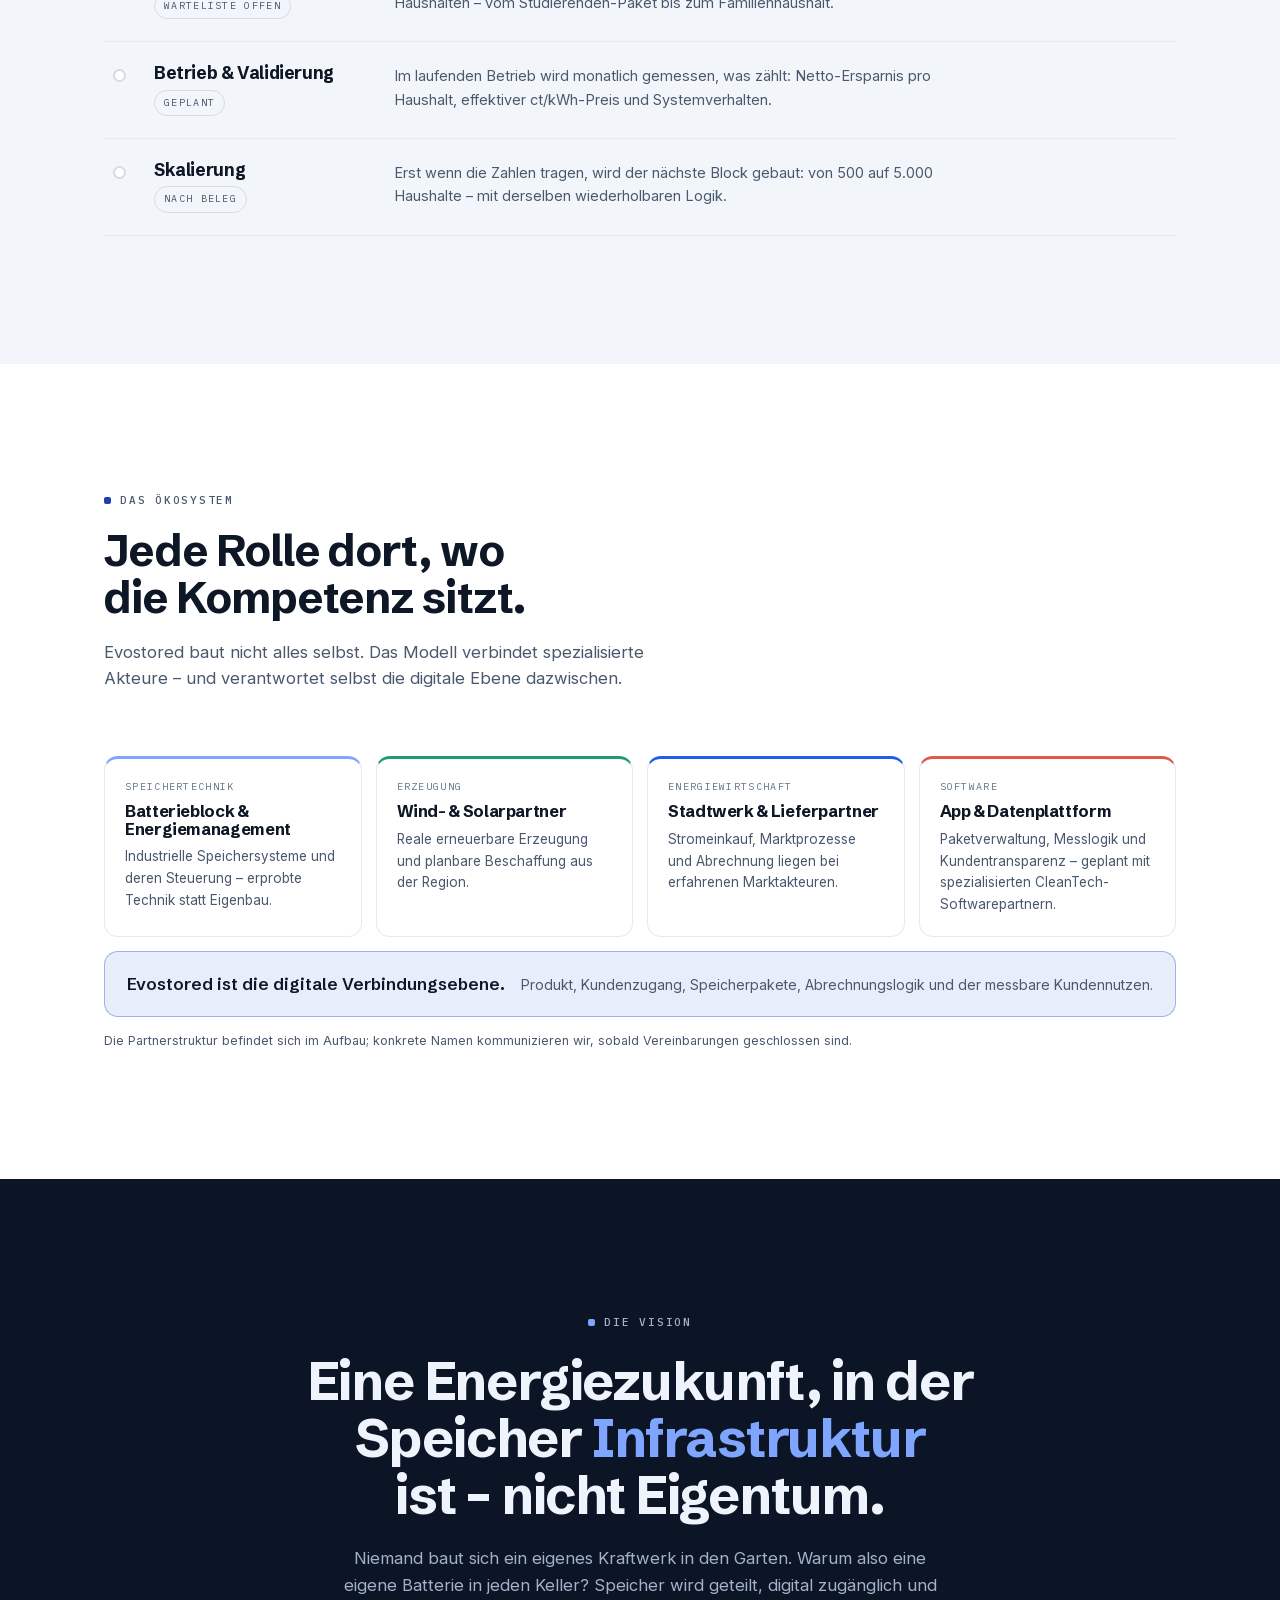
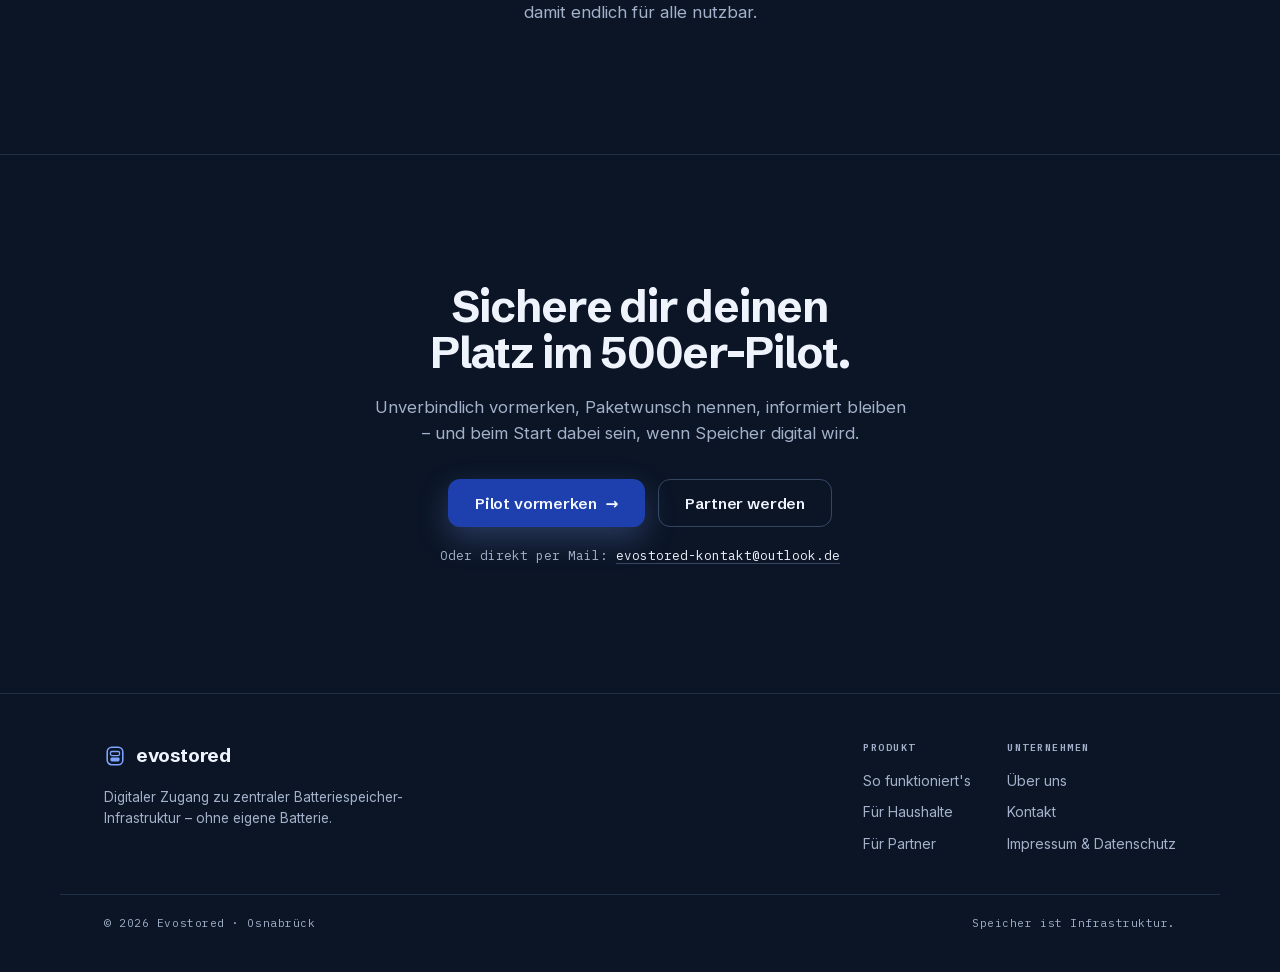
==== commit 79b0e491: "Hero erzählt die Wind-Story, Gold komplett ersetzt durch Anteils-Blau Nutzerfeedback: Gold gefiel ni" ====
--- a/index.html
+++ b/index.html
@@ -21,8 +21,8 @@
       <a class="brand" href="index.html" aria-label="Evostored – Startseite">
         <svg viewBox="0 0 24 24" aria-hidden="true">
           <rect x="3.5" y="2.5" width="17" height="19" rx="5" fill="none" stroke="#1e40af" stroke-width="1.7"/>
-          <rect x="7" y="13.5" width="10" height="4.4" rx="1.6" fill="#f2a900"/>
-          <rect x="7" y="7.1" width="10" height="4.4" rx="1.6" fill="none" stroke="#f2a900" stroke-width="1.4"/>
+          <rect x="7" y="13.5" width="10" height="4.4" rx="1.6" fill="#7fa5ff"/>
+          <rect x="7" y="7.1" width="10" height="4.4" rx="1.6" fill="none" stroke="#7fa5ff" stroke-width="1.4"/>
         </svg>
         evostored
       </a>
@@ -69,92 +69,102 @@
           </div>
         </div>
 
-        <figure class="flow-scene" aria-label="Ein zentraler Speicherblock versorgt viele Haushalte – ein Paket darin gehört dir">
+        <figure class="flow-scene" aria-label="Windkraftanlage lädt bei Überschuss den großen Speicher daneben; der ist in viele Anteile geteilt und versorgt Mieter im Mehrfamilienhaus mit günstigem Strom">
           <div class="flow-head">
-            <span class="flow-title">Ein Block · Viele Haushalte</span>
-            <span class="flow-state"><i></i><span>Mittag · Überschuss wird gespeichert</span></span>
+            <span class="flow-title">Vom Wind zu deinem Anteil</span>
+            <span class="flow-state"><i></i><span>Viel Wind · Überschuss wird gespeichert</span></span>
           </div>
           <svg class="flow-svg" viewBox="0 0 380 470" role="img" aria-hidden="true">
-            <path class="v1-house" d="M30 46 L44 30 L58 46 M34 43 v15 h20 v-15 M41 58 v-8 h6 v8" />
-            <path class="v1-house" d="M103 46 L117 30 L131 46 M107 43 v15 h20 v-15 M114 58 v-8 h6 v8" />
-            <path class="v1-house" d="M176 46 L190 30 L204 46 M180 43 v15 h20 v-15 M187 58 v-8 h6 v8" />
-            <path class="v1-house" d="M249 46 L263 30 L277 46 M253 43 v15 h20 v-15 M260 58 v-8 h6 v8" />
-            <path class="v1-house" d="M322 46 L336 30 L350 46 M326 43 v15 h20 v-15 M333 58 v-8 h6 v8" />
-            
-            <path class="v1-net" d="M44 64 C44 100 118 100 166 122" />
-            <path class="v1-net" d="M117 64 C117 96 148 100 172 116" />
-            <path class="v1-net" d="M190 64 L190 118" />
-            <path class="v1-net" d="M263 64 C263 96 232 100 208 116" />
-            <path class="v1-net" d="M336 64 C336 100 262 100 214 122" />
-            <path class="v1-net" d="M190 164 L190 212" />
+            <!-- Dein-Anteil-Callout -->
+            <rect class="wh-callout" x="252" y="14" width="96" height="24" rx="8" />
+            <text class="wh-callout-text" x="300" y="30" text-anchor="middle">Dein Anteil</text>
+            <path class="wh-leader" d="M302 38 C306 46 310 52 313 60" />
+            <!-- Windkraftanlage -->
+            <g class="wh-gusts">
+              <path d="M24 72 c8 -6 16 -6 24 0" />
+              <path d="M18 92 c10 -7 20 -7 30 0" />
+              <path d="M24 112 c8 -6 16 -6 24 0" />
+            </g>
+            <path class="wh-mast" d="M80 158 L80 90" />
+            <g class="wh-rotor">
+              <path d="M80 84 L80 50 M80 84 L110 100 M80 84 L50 100" />
+            </g>
+            <circle class="wh-hub" cx="80" cy="84" r="4.2" />
+            <!-- Windfluss in den Speicher -->
+            <path class="wh-net" d="M96 100 L178 100" />
             <g class="p-charge">
-              <circle class="pulse" r="3.4" fill="#1f5eea" style="--path: path('M190 64 L190 244'); --dur: 3s;" />
-              <circle class="pulse" r="3.4" fill="#1f5eea" style="--path: path('M190 64 L190 244'); --dur: 3s; --delay: 1s;" />
-              <circle class="pulse" r="3.4" fill="#1f5eea" style="--path: path('M190 64 L190 244'); --dur: 3s; --delay: 2s;" />
+              <circle class="pulse" r="3.4" fill="#1f9e6d" style="--path: path('M96 100 L178 100'); --dur: 1.9s;" />
+              <circle class="pulse" r="3.4" fill="#1f9e6d" style="--path: path('M96 100 L178 100'); --dur: 1.9s; --delay: 0.65s;" />
+              <circle class="pulse" r="3.4" fill="#1f9e6d" style="--path: path('M96 100 L178 100'); --dur: 1.9s; --delay: 1.3s;" />
             </g>
-            <g class="p-discharge">
-              <circle class="pulse pulse-up" r="3.4" fill="#f2a900" style="--path: path('M190 64 L190 244'); --dur: 3s;" />
-              <circle class="pulse pulse-up" r="3.4" fill="#f2a900" style="--path: path('M190 64 L190 244'); --dur: 3s; --delay: 1s;" />
-              <circle class="pulse pulse-up" r="3.4" fill="#f2a900" style="--path: path('M190 64 L190 244'); --dur: 3s; --delay: 2s;" />
-            </g>
-            <rect class="v1-core" x="116" y="124" width="148" height="40" rx="13" />
-            <text class="v1-core-word" x="190" y="149" text-anchor="middle">EVOSTORED</text>
-            <rect class="v1-block" x="58" y="212" width="264" height="204" rx="16" />
-            <text class="v1-block-label" x="74" y="236">ZENTRALER SPEICHERBLOCK</text>
+            <!-- Großer Speicher, in Anteile geteilt -->
+            <rect class="wh-block" x="180" y="52" width="160" height="108" rx="12" />
             <g>
-              <rect class="v1-cell" x="74" y="246" width="34" height="34" rx="6" />
-              <rect class="v1-cell-fill" x="78" y="250" width="26" height="26" rx="3" />
-              <rect class="v1-cell" x="114" y="246" width="34" height="34" rx="6" />
-              <rect class="v1-cell-fill" x="118" y="250" width="26" height="26" rx="3" />
-              <rect class="v1-cell" x="154" y="246" width="34" height="34" rx="6" />
-              <rect class="v1-cell-fill" x="158" y="250" width="26" height="26" rx="3" />
-              <rect class="v1-cell" x="194" y="246" width="34" height="34" rx="6" />
-              <rect class="v1-cell-fill" x="198" y="250" width="26" height="26" rx="3" />
-              <rect class="v1-mine-ring" x="230" y="242" width="42" height="42" rx="8" />
-              <rect class="v1-cell v1-mine" x="234" y="246" width="34" height="34" rx="6" />
-              <rect class="v1-cell-fill" x="238" y="250" width="26" height="26" rx="3" />
-              <rect class="v1-cell" x="274" y="246" width="34" height="34" rx="6" />
-              <rect class="v1-cell-fill" x="278" y="250" width="26" height="26" rx="3" />
-              <rect class="v1-cell" x="74" y="286" width="34" height="34" rx="6" />
-              <rect class="v1-cell-fill" x="78" y="290" width="26" height="26" rx="3" />
-              <rect class="v1-cell" x="114" y="286" width="34" height="34" rx="6" />
-              <rect class="v1-cell-fill" x="118" y="290" width="26" height="26" rx="3" />
-              <rect class="v1-cell" x="154" y="286" width="34" height="34" rx="6" />
-              <rect class="v1-cell-fill" x="158" y="290" width="26" height="26" rx="3" />
-              <rect class="v1-cell" x="194" y="286" width="34" height="34" rx="6" />
-              <rect class="v1-cell-fill" x="198" y="290" width="26" height="26" rx="3" />
-              <rect class="v1-cell" x="234" y="286" width="34" height="34" rx="6" />
-              <rect class="v1-cell-fill" x="238" y="290" width="26" height="26" rx="3" />
-              <rect class="v1-cell" x="274" y="286" width="34" height="34" rx="6" />
-              <rect class="v1-cell-fill" x="278" y="290" width="26" height="26" rx="3" />
-              <rect class="v1-cell" x="74" y="326" width="34" height="34" rx="6" />
-              <rect class="v1-cell-fill" x="78" y="330" width="26" height="26" rx="3" />
-              <rect class="v1-cell" x="114" y="326" width="34" height="34" rx="6" />
-              <rect class="v1-cell-fill" x="118" y="330" width="26" height="26" rx="3" />
-              <rect class="v1-cell" x="154" y="326" width="34" height="34" rx="6" />
-              <rect class="v1-cell-fill" x="158" y="330" width="26" height="26" rx="3" />
-              <rect class="v1-cell" x="194" y="326" width="34" height="34" rx="6" />
-              <rect class="v1-cell-fill" x="198" y="330" width="26" height="26" rx="3" />
-              <rect class="v1-cell-res" x="234" y="326" width="34" height="34" rx="6" />
-              <rect class="v1-cell-res" x="274" y="326" width="34" height="34" rx="6" />
-              <rect class="v1-cell" x="74" y="366" width="34" height="34" rx="6" />
-              <rect class="v1-cell-fill" x="78" y="370" width="26" height="26" rx="3" />
-              <rect class="v1-cell" x="114" y="366" width="34" height="34" rx="6" />
-              <rect class="v1-cell-fill" x="118" y="370" width="26" height="26" rx="3" />
-              <rect class="v1-cell-res" x="154" y="366" width="34" height="34" rx="6" />
-              <rect class="v1-cell-res" x="194" y="366" width="34" height="34" rx="6" />
-              <rect class="v1-cell-res" x="234" y="366" width="34" height="34" rx="6" />
-              <rect class="v1-cell-res" x="274" y="366" width="34" height="34" rx="6" />
+              <rect class="wh-cell" x="191" y="64" width="30" height="24" rx="5" />
+              <rect class="wh-fill" x="194" y="67" width="24" height="18" rx="2.5" />
+              <rect class="wh-cell" x="227" y="64" width="30" height="24" rx="5" />
+              <rect class="wh-fill" x="230" y="67" width="24" height="18" rx="2.5" />
+              <rect class="wh-cell" x="263" y="64" width="30" height="24" rx="5" />
+              <rect class="wh-fill" x="266" y="67" width="24" height="18" rx="2.5" />
+              <rect class="wh-mine-ring" x="295" y="60" width="38" height="32" rx="7" />
+              <rect class="wh-cell wh-mine" x="299" y="64" width="30" height="24" rx="5" />
+              <rect class="wh-fill" x="302" y="67" width="24" height="18" rx="2.5" />
+              <rect class="wh-cell" x="191" y="94" width="30" height="24" rx="5" />
+              <rect class="wh-fill" x="194" y="97" width="24" height="18" rx="2.5" />
+              <rect class="wh-cell" x="227" y="94" width="30" height="24" rx="5" />
+              <rect class="wh-fill" x="230" y="97" width="24" height="18" rx="2.5" />
+              <rect class="wh-cell" x="263" y="94" width="30" height="24" rx="5" />
+              <rect class="wh-fill" x="266" y="97" width="24" height="18" rx="2.5" />
+              <rect class="wh-cell" x="299" y="94" width="30" height="24" rx="5" />
+              <rect class="wh-fill" x="302" y="97" width="24" height="18" rx="2.5" />
+              <rect class="wh-cell" x="191" y="124" width="30" height="24" rx="5" />
+              <rect class="wh-fill" x="194" y="127" width="24" height="18" rx="2.5" />
+              <rect class="wh-cell" x="227" y="124" width="30" height="24" rx="5" />
+              <rect class="wh-fill" x="230" y="127" width="24" height="18" rx="2.5" />
+              <rect class="wh-cell-res" x="263" y="124" width="30" height="24" rx="5" />
+              <rect class="wh-cell-res" x="299" y="124" width="30" height="24" rx="5" />
               
             </g>
-            <rect class="v1-callout" x="236" y="178" width="132" height="26" rx="8" />
-            <text class="v1-callout-text v1-callout-long" x="302" y="195" text-anchor="middle">Dein Paket · 10 kWh</text>
-            <text class="v1-callout-text v1-callout-short" x="302" y="195" text-anchor="middle">Dein Paket</text>
-            <path class="v1-leader" d="M298 204 L292 242" />
+            <!-- Boden -->
+            <path class="wh-ground" d="M28 160 L352 160" />
+            <text class="wh-sub" x="80" y="178" text-anchor="middle">Windkraft</text>
+            <text class="wh-sub" x="260" y="178" text-anchor="middle">Ein Speicher · viele Anteile</text>
+            <!-- Abgabe an die Mieter -->
+            <path class="wh-net" d="M260 160 C260 192 190 190 190 234 L190 268" />
+            <g class="p-discharge">
+              <circle class="pulse" r="3.4" fill="#7fa5ff" style="--path: path('M260 160 C260 192 190 190 190 234 L190 268'); --dur: 2.4s;" />
+              <circle class="pulse" r="3.4" fill="#7fa5ff" style="--path: path('M260 160 C260 192 190 190 190 234 L190 268'); --dur: 2.4s; --delay: 0.8s;" />
+              <circle class="pulse" r="3.4" fill="#7fa5ff" style="--path: path('M260 160 C260 192 190 190 190 234 L190 268'); --dur: 2.4s; --delay: 1.6s;" />
+            </g>
+            <rect class="wh-core" x="116" y="196" width="148" height="38" rx="13" />
+            <text class="wh-core-word" x="190" y="220" text-anchor="middle">EVOSTORED</text>
+            <!-- Mehrfamilienhaus -->
+            <rect class="wh-house" x="120" y="268" width="140" height="150" rx="10" />
+            <g>
+              <rect class="wh-window wh-lit" x="136" y="284" width="24" height="18" rx="3" />
+              <rect class="wh-window wh-lit" x="178" y="284" width="24" height="18" rx="3" />
+              <rect class="wh-window wh-lit" x="220" y="284" width="24" height="18" rx="3" />
+              <rect class="wh-window wh-lit" x="136" y="314" width="24" height="18" rx="3" />
+              <rect class="wh-window" x="178" y="314" width="24" height="18" rx="3" />
+              <rect class="wh-window wh-lit" x="220" y="314" width="24" height="18" rx="3" />
+              <rect class="wh-window" x="136" y="344" width="24" height="18" rx="3" />
+              <rect class="wh-window wh-lit" x="178" y="344" width="24" height="18" rx="3" />
+              <rect class="wh-window" x="220" y="344" width="24" height="18" rx="3" />
+              <rect class="wh-window wh-lit" x="136" y="374" width="24" height="18" rx="3" />
+              <rect class="wh-window" x="178" y="374" width="24" height="18" rx="3" />
+              <rect class="wh-window wh-lit" x="220" y="374" width="24" height="18" rx="3" />
+              
+            </g>
+            <rect class="wh-door" x="180" y="396" width="20" height="22" rx="3" />
+            <text class="wh-sub" x="190" y="440" text-anchor="middle">Mieter · Mietwohnungen</text>
+            <!-- Wert-Hinweis -->
+            <rect class="wh-chip" x="266" y="300" width="108" height="46" rx="11" />
+            <text class="wh-chip-text" x="320" y="319" text-anchor="middle">Günstiger Strom</text>
+            <text class="wh-chip-text" x="320" y="334" text-anchor="middle">aus Überschuss</text>
           </svg>
           <figcaption class="flow-caption">
             <span>Beispieltag, vereinfachte Darstellung</span>
-            <span>Gold: gespeicherte Energie · Gestrichelt: noch frei</span>
+            <span>Grün: Windstrom · Blau: gespeicherte Anteile</span>
           </figcaption>
         </figure>
       </div>
@@ -300,7 +310,7 @@
             <path class="n-line" d="M545 46 C540 110 460 134 412 148" />
             <path class="n-line" d="M680 66 C680 130 560 140 430 150" />
             <path class="n-line" d="M380 196 L380 232" />
-            <circle class="pulse" r="3" fill="#f2a900" style="--path: path('M380 196 L380 232'); --dur: 1.8s;" />
+            <circle class="pulse" r="3" fill="#7fa5ff" style="--path: path('M380 196 L380 232'); --dur: 1.8s;" />
 
             <g class="n-house" transform="translate(62 30)"><path d="M0 14 L18 0 L36 14 M4 12 v18 h28 v-18" /></g>
             <g class="n-house" transform="translate(197 10)"><path d="M0 14 L18 0 L36 14 M4 12 v18 h28 v-18" /></g>
@@ -468,9 +478,9 @@
                 <rect class="b-cell" x="38" y="208" width="30" height="30" rx="4"/><rect class="b-cell" x="76" y="208" width="30" height="30" rx="4"/><rect class="b-cell b-cell-res" x="114" y="208" width="30" height="30" rx="4"/><rect class="b-cell b-cell-res" x="152" y="208" width="30" height="30" rx="4"/><rect class="b-cell b-cell-res" x="190" y="208" width="30" height="30" rx="4"/><rect class="b-cell b-cell-res" x="228" y="208" width="30" height="30" rx="4"/><rect class="b-cell b-cell-res" x="266" y="208" width="30" height="30" rx="4"/><rect class="b-cell b-cell-res" x="304" y="208" width="30" height="30" rx="4"/>
               </g>
               <text x="20" y="26">Speicherblock · Industrieklasse</text>
-              <text class="b-cap-one" x="20" y="272">Gold: als Pakete vergeben · Gestrichelt: Betriebsreserve</text>
+              <text class="b-cap-one" x="20" y="272">Blau: als Pakete vergeben · Gestrichelt: Betriebsreserve</text>
               <g class="b-cap-two">
-                <text x="20" y="266">Gold: als Pakete vergeben</text>
+                <text x="20" y="266">Blau: als Pakete vergeben</text>
                 <text x="20" y="288">Gestrichelt: Betriebsreserve</text>
               </g>
             </svg>
@@ -649,8 +659,8 @@
         <a class="brand" href="index.html">
           <svg viewBox="0 0 24 24" aria-hidden="true">
             <rect x="3.5" y="2.5" width="17" height="19" rx="5" fill="none" stroke="#7fa5ff" stroke-width="1.7"/>
-            <rect x="7" y="13.5" width="10" height="4.4" rx="1.6" fill="#f2a900"/>
-            <rect x="7" y="7.1" width="10" height="4.4" rx="1.6" fill="none" stroke="#f2a900" stroke-width="1.4"/>
+            <rect x="7" y="13.5" width="10" height="4.4" rx="1.6" fill="#7fa5ff"/>
+            <rect x="7" y="7.1" width="10" height="4.4" rx="1.6" fill="none" stroke="#7fa5ff" stroke-width="1.4"/>
           </svg>
           evostored
         </a>
--- a/styles.css
+++ b/styles.css
@@ -2,7 +2,7 @@
    Evostored Design System — hell & vertrauensvoll
    Weißer Grund, Tinten-Navy als Schrift, Dunkelblau als
    Aktionsfarbe. Funktionale Farben nur in Diagrammen:
-   Gold = gespeicherte Energie, Blau = Netz/digital,
+   Hellblau = gespeicherte Anteile, Blau = Netz/digital,
    Grün = Erzeugung, Koralle = Verbrauch/teuer.
    Dunkle Kapitel nur als Akzent (Perspektivwechsel, Abschluss).
    ============================================================ */
@@ -76,8 +76,8 @@
   --snow-soft: #a3b2ca;
 
   /* Funktionale Energie-Farben (Diagramme) */
-  --cell: #f2a900;        /* gespeicherte Energie */
-  --cell-deep: #8a5c00;   /* Gold als Text auf hell */
+  --cell: #7fa5ff;        /* gespeicherte Energie / Anteile */
+  --cell-deep: #3b66d9;   /* Anteils-Blau als Kontur/Text auf hell */
   --pv: #1f9e6d;          /* Erzeugung */
   --load: #e05a48;        /* Verbrauch / teuer */
 
@@ -304,7 +304,7 @@
   position: relative;
   padding-block: clamp(120px, 14vw, 168px) clamp(64px, 8vw, 104px);
   background:
-    radial-gradient(80% 55% at 78% 0%, rgba(242, 169, 0, 0.10), transparent 68%),
+    radial-gradient(80% 55% at 78% 0%, rgba(127, 165, 255, 0.14), transparent 68%),
     radial-gradient(55% 42% at 0% 100%, rgba(31, 94, 234, 0.05), transparent 72%),
     var(--paper);
   overflow: hidden;
@@ -401,8 +401,8 @@
   background: var(--cloud);
   color: var(--ink-soft);
 }
-/* Mittag = laden (blau wie die Lade-Pulse), Abend = liefern (gold) */
-.flow-state i { width: 7px; height: 7px; border-radius: 50%; background: var(--blue); flex: 0 0 auto; transition: background 0.4s var(--ease); }
+/* Viel Wind = laden (gruen wie der Windfluss), Abend = liefern (hellblau) */
+.flow-state i { width: 7px; height: 7px; border-radius: 50%; background: var(--pv); flex: 0 0 auto; transition: background 0.4s var(--ease); }
 .is-evening .flow-state i { background: var(--cell); }
 
 .flow-svg { width: 100%; height: auto; }
@@ -411,30 +411,43 @@
 
 
 
-/* ------------------------------------------------ Hero: Dein Anteil im Block */
-.v1-house { stroke: var(--ink-soft); fill: none; stroke-width: 1.5; stroke-linecap: round; stroke-linejoin: round; }
-.v1-net { stroke: var(--line-strong); fill: none; stroke-width: 1.3; }
-.v1-core { fill: var(--brand-soft); stroke: var(--brand); stroke-width: 1.5; }
-.v1-core-word { fill: var(--brand-deep); font-size: 12.5px; font-weight: 600; letter-spacing: 0.18em; }
-.v1-block { fill: #fbfcfe; stroke: var(--ink); stroke-width: 1.5; }
-.v1-block-label { fill: var(--faint); font-size: 9.5px; letter-spacing: 0.12em; }
-.v1-cell { fill: #fffdf7; stroke: var(--cell-deep); stroke-width: 1.1; }
-.v1-cell-fill {
-  fill: rgba(242, 169, 0, 0.65);
+/* ---------------------------------- Hero: Vom Wind zu deinem Anteil */
+.wh-mast { stroke: var(--ink); stroke-width: 2.6; stroke-linecap: round; }
+.wh-rotor { stroke: var(--ink); stroke-width: 2.4; stroke-linecap: round; fill: none; }
+.wh-rotor path { transform-box: view-box; transform-origin: 80px 84px; animation: wh-spin 7s linear infinite; }
+.is-evening .wh-rotor path { animation-duration: 16s; }
+@keyframes wh-spin { to { transform: rotate(360deg); } }
+.wh-hub { fill: var(--ink); }
+.wh-gusts { stroke: var(--pv); stroke-width: 1.6; fill: none; stroke-linecap: round; opacity: 0.75; transition: opacity 0.5s var(--ease); }
+.is-evening .wh-gusts { opacity: 0.15; }
+.wh-net { stroke: var(--line-strong); stroke-width: 1.4; fill: none; }
+.wh-ground { stroke: var(--line-strong); stroke-width: 1.5; }
+.wh-block { fill: #fbfcfe; stroke: var(--ink); stroke-width: 1.5; }
+.wh-cell { fill: #f6f9ff; stroke: #8aa4d6; stroke-width: 1.1; }
+.wh-fill {
+  fill: rgba(127, 165, 255, 0.75);
   transform-box: fill-box;
   transform-origin: center bottom;
-  transform: scaleY(0.8);
+  transform: scaleY(0.85);
   transition: transform 1.1s var(--ease);
 }
-.is-evening .v1-cell-fill { transform: scaleY(0.38); }
-.v1-cell-res { fill: var(--cloud); stroke: #b3bdcc; stroke-dasharray: 3 3; stroke-width: 1.1; }
-.v1-mine { stroke: var(--brand); stroke-width: 2; }
-.v1-mine-ring { fill: none; stroke: var(--brand); stroke-width: 1.4; opacity: 0.5; animation: v1glow 2.6s ease-in-out infinite; }
-@keyframes v1glow { 0%, 100% { opacity: 0.15; } 50% { opacity: 0.7; } }
-.v1-callout { fill: var(--brand); }
-.v1-callout-text { fill: var(--brand-ink); font-size: 10px; font-weight: 500; letter-spacing: 0.04em; }
-.v1-callout-short { display: none; }
-.v1-leader { stroke: var(--brand); stroke-width: 1.2; stroke-dasharray: 2 3; fill: none; opacity: 0.7; }
+.is-evening .wh-fill { transform: scaleY(0.4); }
+.wh-cell-res { fill: var(--cloud); stroke: #b3bdcc; stroke-dasharray: 3 3; stroke-width: 1.1; }
+.wh-mine { stroke: var(--brand); stroke-width: 2; }
+.wh-mine-ring { fill: none; stroke: var(--brand); stroke-width: 1.4; opacity: 0.5; animation: wh-glow 2.6s ease-in-out infinite; }
+@keyframes wh-glow { 0%, 100% { opacity: 0.15; } 50% { opacity: 0.7; } }
+.wh-callout { fill: var(--brand); }
+.wh-callout-text { fill: var(--brand-ink); font-size: 10px; font-weight: 500; letter-spacing: 0.04em; }
+.wh-leader { stroke: var(--brand); stroke-width: 1.2; stroke-dasharray: 2 3; fill: none; opacity: 0.7; }
+.wh-core { fill: var(--brand-soft); stroke: var(--brand); stroke-width: 1.5; }
+.wh-core-word { fill: var(--brand-deep); font-size: 12px; font-weight: 600; letter-spacing: 0.18em; }
+.wh-house { fill: #fbfcfe; stroke: var(--ink); stroke-width: 1.5; }
+.wh-window { fill: var(--cloud); stroke: #b3bdcc; stroke-width: 1; transition: fill 0.9s var(--ease); }
+.is-evening .wh-lit { fill: rgba(127, 165, 255, 0.75); }
+.wh-door { fill: var(--ink); }
+.wh-sub { fill: var(--ink-soft); font-size: 10px; }
+.wh-chip { fill: #ffffff; stroke: var(--pv); stroke-width: 1.2; }
+.wh-chip-text { fill: var(--pv); font-size: 9.5px; font-weight: 600; letter-spacing: 0.02em; }
 
 /* Impulse entlang der Flusslinie */
 .pulse {
@@ -628,7 +641,7 @@
 .network-svg text { font-family: var(--mono); letter-spacing: 0.1em; }
 .network-svg .n-core-label { fill: var(--brand-bright); font-size: 12px; font-weight: 600; letter-spacing: 0.22em; }
 .network-svg .n-block { fill: #16273f; stroke: var(--night-line-strong); stroke-width: 1.4; }
-.network-svg .n-cell { fill: rgba(242, 169, 0, 0.75); }
+.network-svg .n-cell { fill: rgba(127, 165, 255, 0.75); }
 .network-svg .n-sub { fill: var(--snow-soft); font-size: 10.5px; }
 
 /* ------------------------------------------------ Schritte */
@@ -659,7 +672,7 @@
 }
 .step-card:nth-child(2)::before { color: var(--blue-deep); }
 .step-card:nth-child(3)::before { color: var(--pv); }
-.step-card:nth-child(1) .step-visual { background: #fbf0d4; }
+.step-card:nth-child(1) .step-visual { background: #eef2f8; }
 .step-card:nth-child(2) .step-visual { background: var(--blue-soft); }
 .step-card:nth-child(3) .step-visual { background: #eaf6df; }
 .step-card h3 { font-size: 20.5px; }
@@ -740,7 +753,7 @@
 .soc-num { font-family: var(--mono); font-size: 34px; font-weight: 600; color: var(--snow); font-variant-numeric: tabular-nums; }
 .soc-num .unit { font-size: 14px; color: var(--snow-soft); }
 .soc-bar { height: 10px; border-radius: 99px; background: rgba(164, 194, 255, 0.14); overflow: hidden; }
-.soc-bar i { display: block; height: 100%; width: 0; border-radius: 99px; background: linear-gradient(90deg, #c07f06, var(--cell)); transition: width 1.3s var(--ease); }
+.soc-bar i { display: block; height: 100%; width: 0; border-radius: 99px; background: linear-gradient(90deg, #4a7dff, var(--cell)); transition: width 1.3s var(--ease); }
 .soc-caption { display: flex; justify-content: space-between; font-family: var(--mono); font-size: 10.5px; color: var(--snow-soft); letter-spacing: 0.05em; }
 .device-stats { display: grid; grid-template-columns: 1fr 1fr; gap: 10px; }
 .dstat {
@@ -781,7 +794,7 @@
 }
 .block-svg { width: 100%; height: auto; }
 .block-svg .b-frame { fill: #fbfcfe; stroke: var(--ink); stroke-width: 1.7; }
-.block-svg .b-cell { fill: rgba(242, 169, 0, 0.22); stroke: var(--cell-deep); stroke-width: 1.2; }
+.block-svg .b-cell { fill: rgba(127, 165, 255, 0.25); stroke: var(--cell-deep); stroke-width: 1.2; }
 .block-svg .b-cell-res { fill: var(--cloud); stroke: #b3bdcc; stroke-dasharray: 3 3; }
 .block-svg .b-detail { stroke: var(--ink-soft); stroke-width: 1.2; fill: none; }
 .block-svg text { font-family: var(--mono); font-size: 10px; fill: var(--ink-soft); letter-spacing: 0.08em; }
@@ -1266,11 +1279,10 @@
   .price-svg .band-label-cheap, .price-svg .band-label-dear { font-size: 17px; }
   .network-svg .n-core-label { font-size: 17px; }
   .network-svg .n-sub { font-size: 15px; }
-  .flow-svg .v1-core-word { font-size: 15px; }
-  .flow-svg .v1-block-label { font-size: 12px; }
-  .flow-svg .v1-callout-text { font-size: 13px; }
-  .v1-callout-long { display: none; }
-  .v1-callout-short { display: initial; }
+  .flow-svg .wh-core-word { font-size: 14.5px; }
+  .flow-svg .wh-callout-text { font-size: 12.5px; }
+  .flow-svg .wh-sub { font-size: 12.5px; }
+  .flow-svg .wh-chip-text { font-size: 10.5px; }
   .block-svg text { font-size: 14px; }
   .block-svg .b-cap-one { display: none; }
   .block-svg .b-cap-two { display: block; }
@@ -1281,8 +1293,10 @@
   html { scroll-behavior: auto; }
   .js .rv { opacity: 1; transform: none; transition: none; }
   .pulse { animation: none; opacity: 0; }
-  .v1-mine-ring { animation: none; opacity: 0.5; }
-  .v1-cell-fill { transition: none; }
+  .wh-mine-ring { animation: none; opacity: 0.5; }
+  .wh-fill { transition: none; }
+  .wh-rotor path { animation: none; }
+  .wh-window { transition: none; }
   .js .chart-draw .curve-pv, .js .chart-draw .curve-price, .js .chart-draw .curve-load { stroke-dashoffset: 0; transition: none; }
   .soc-bar i, .fs-soc-fill, .dotfield i { transition: none; }
   .btn, .path-card { transition: none; }
